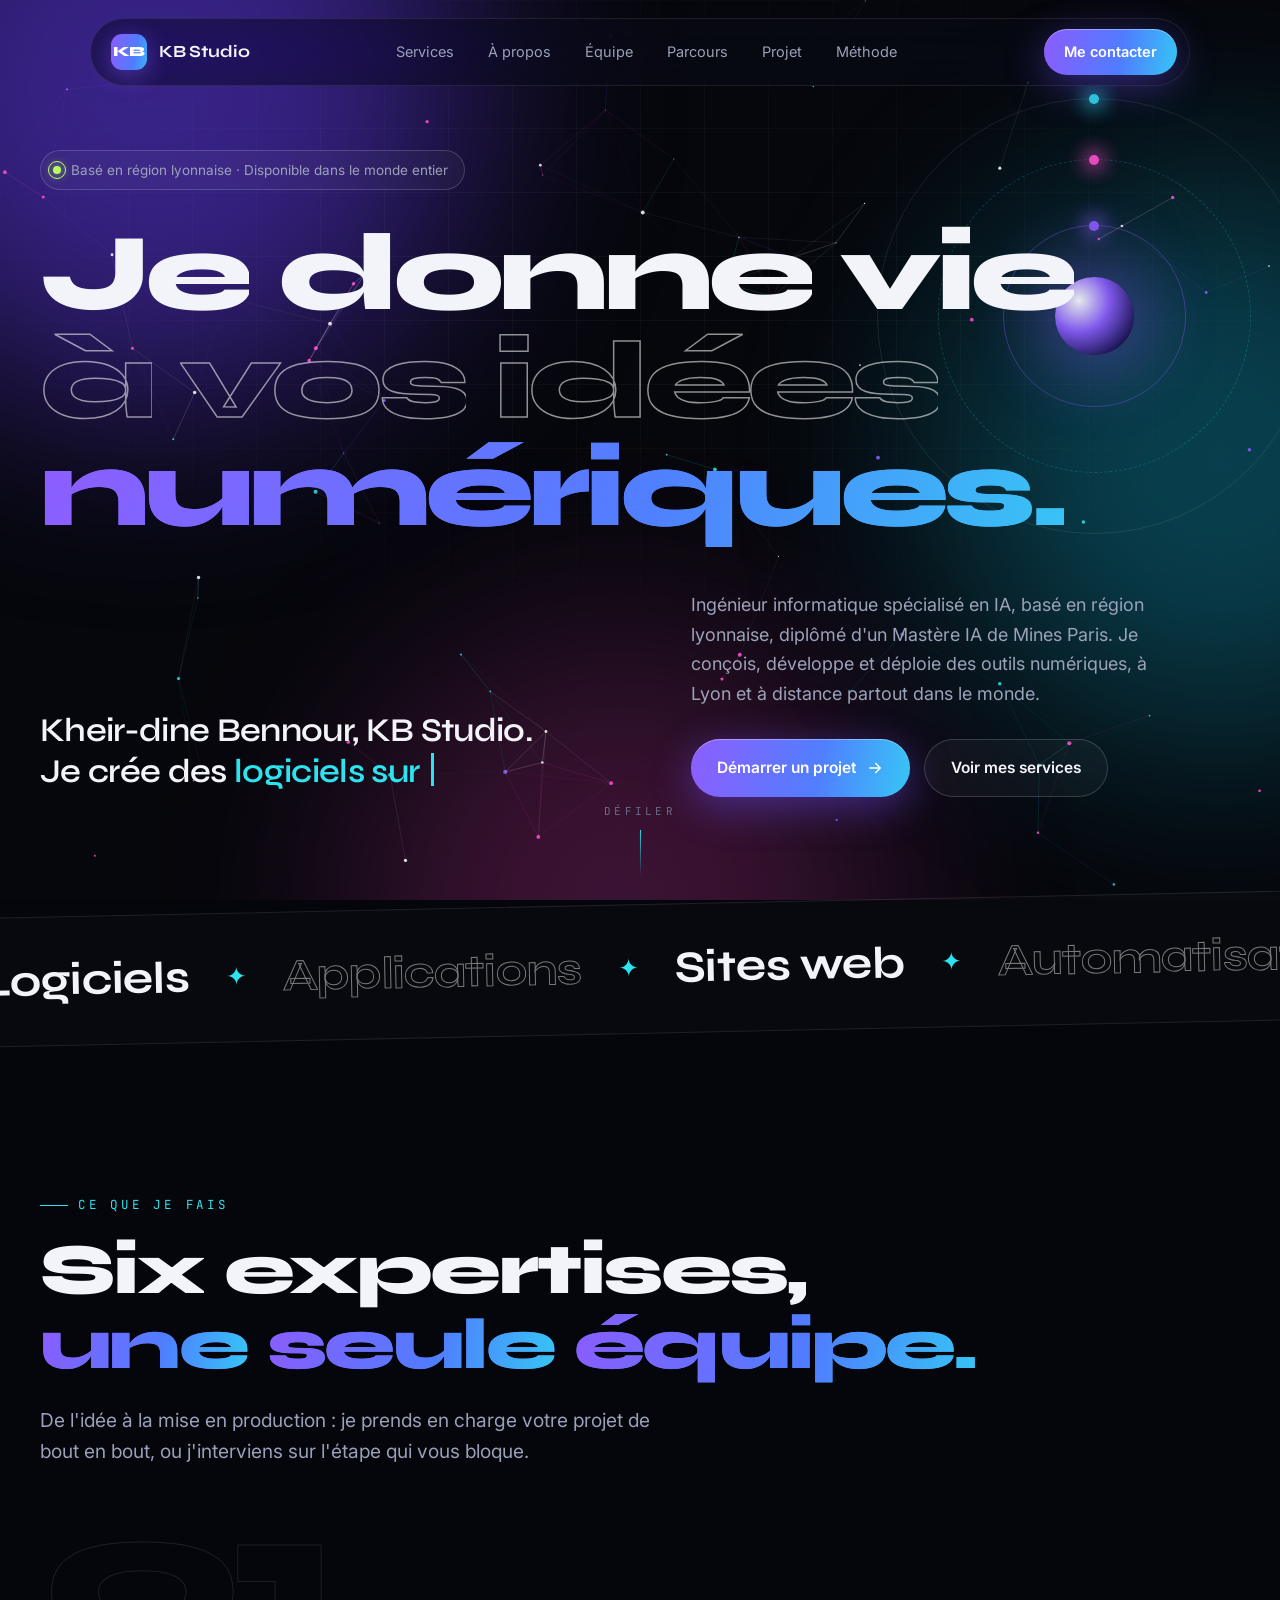
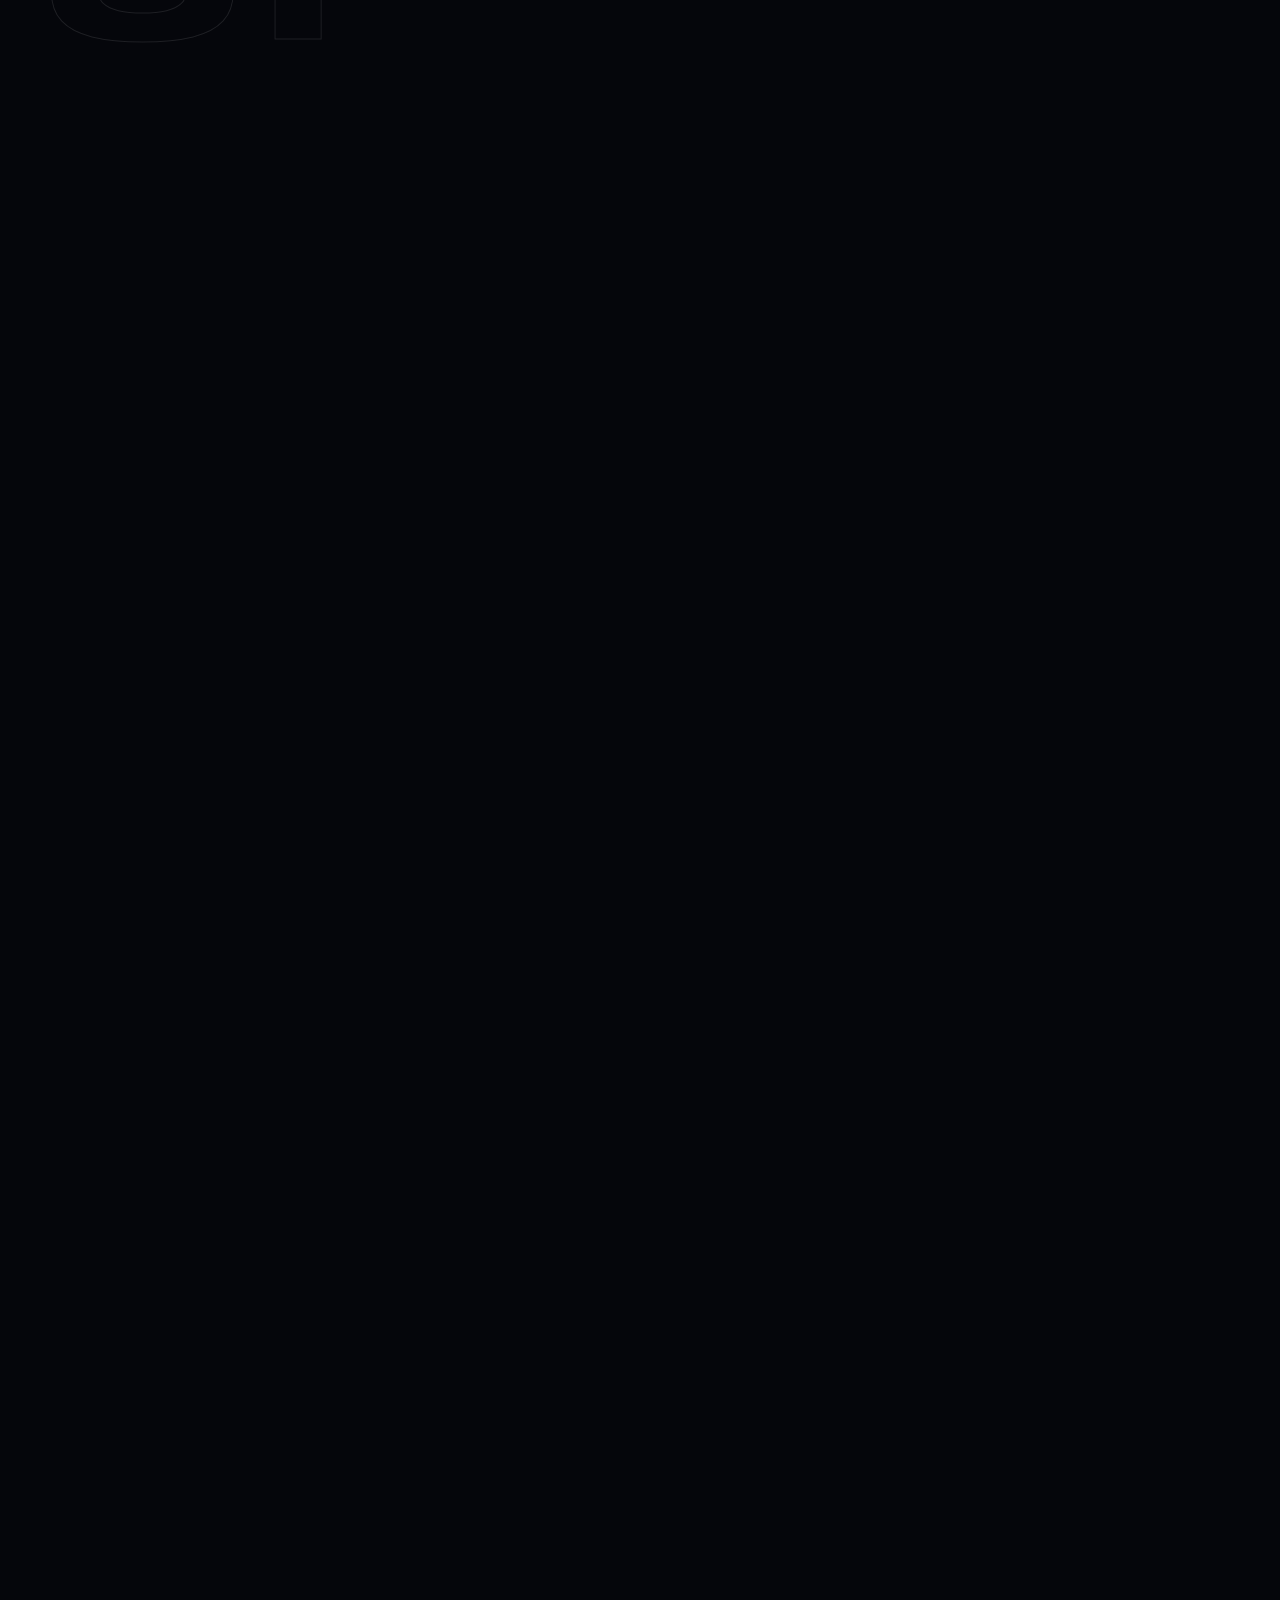
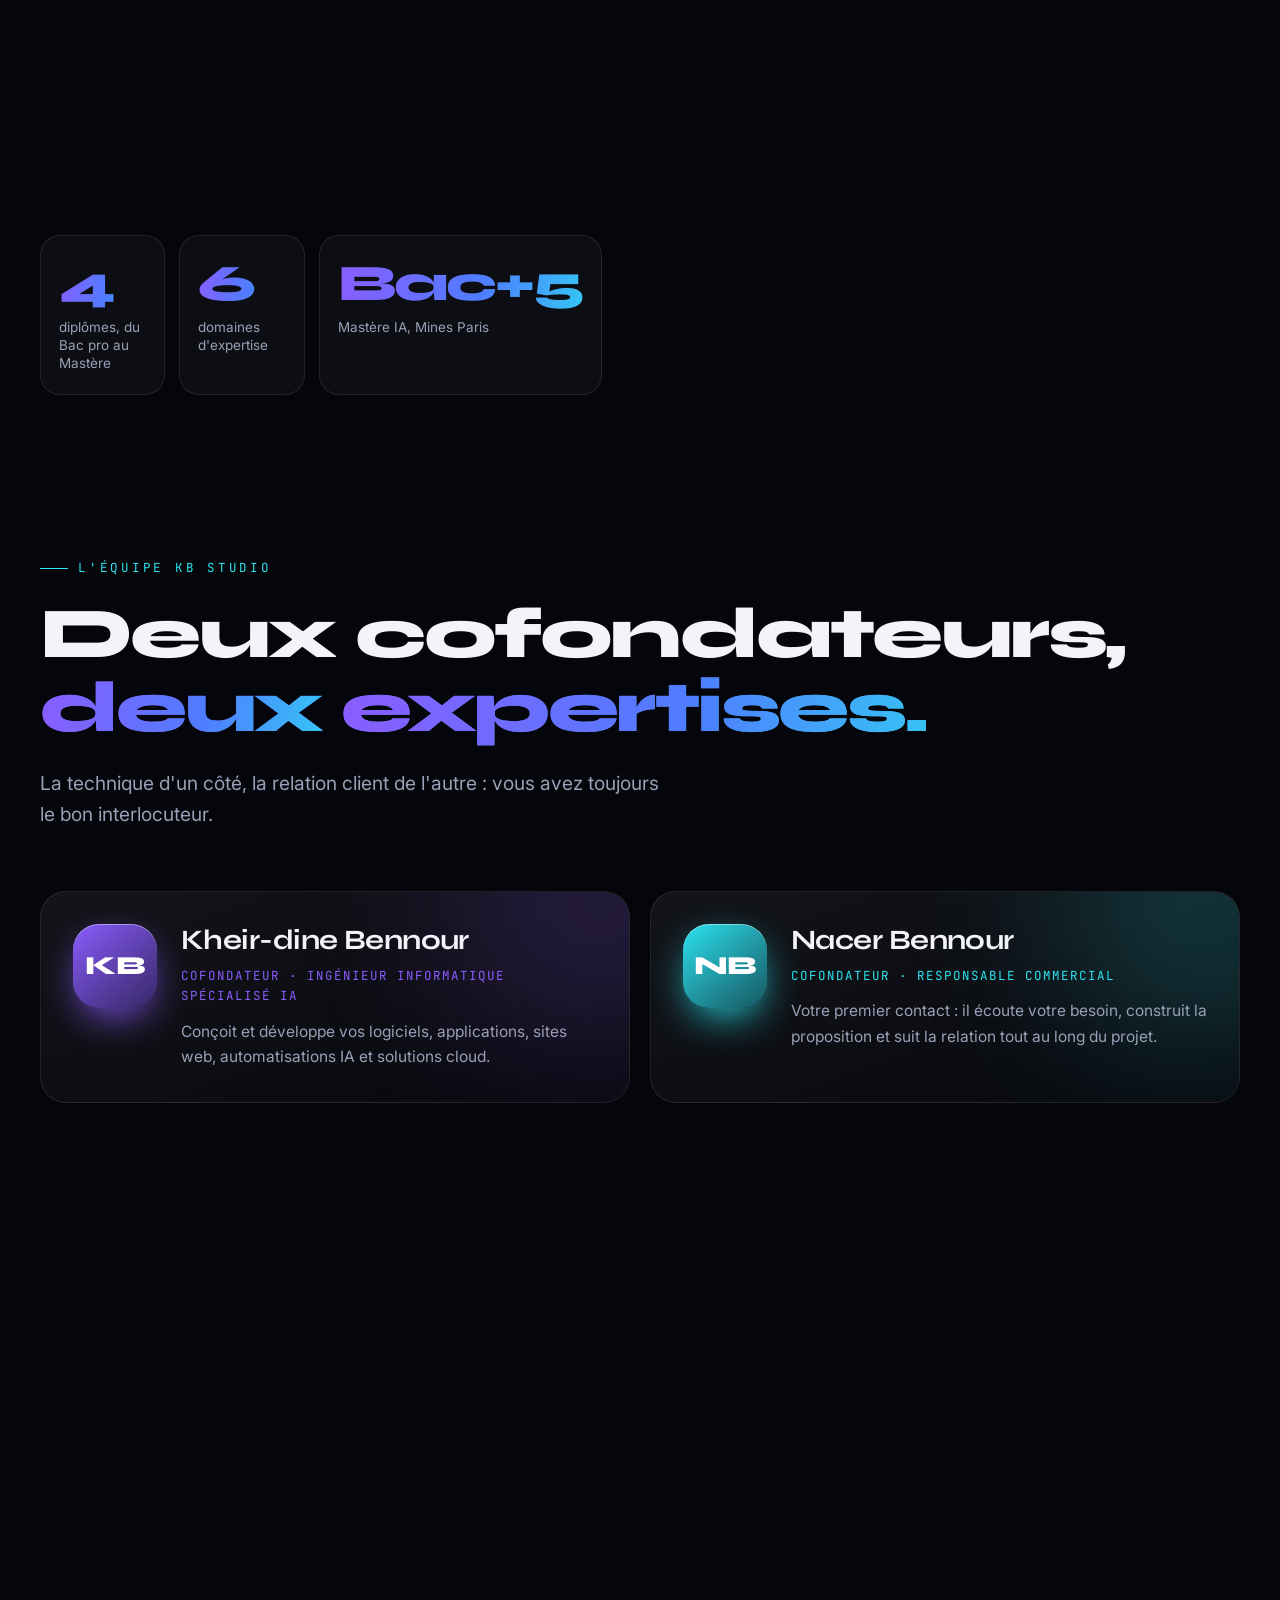
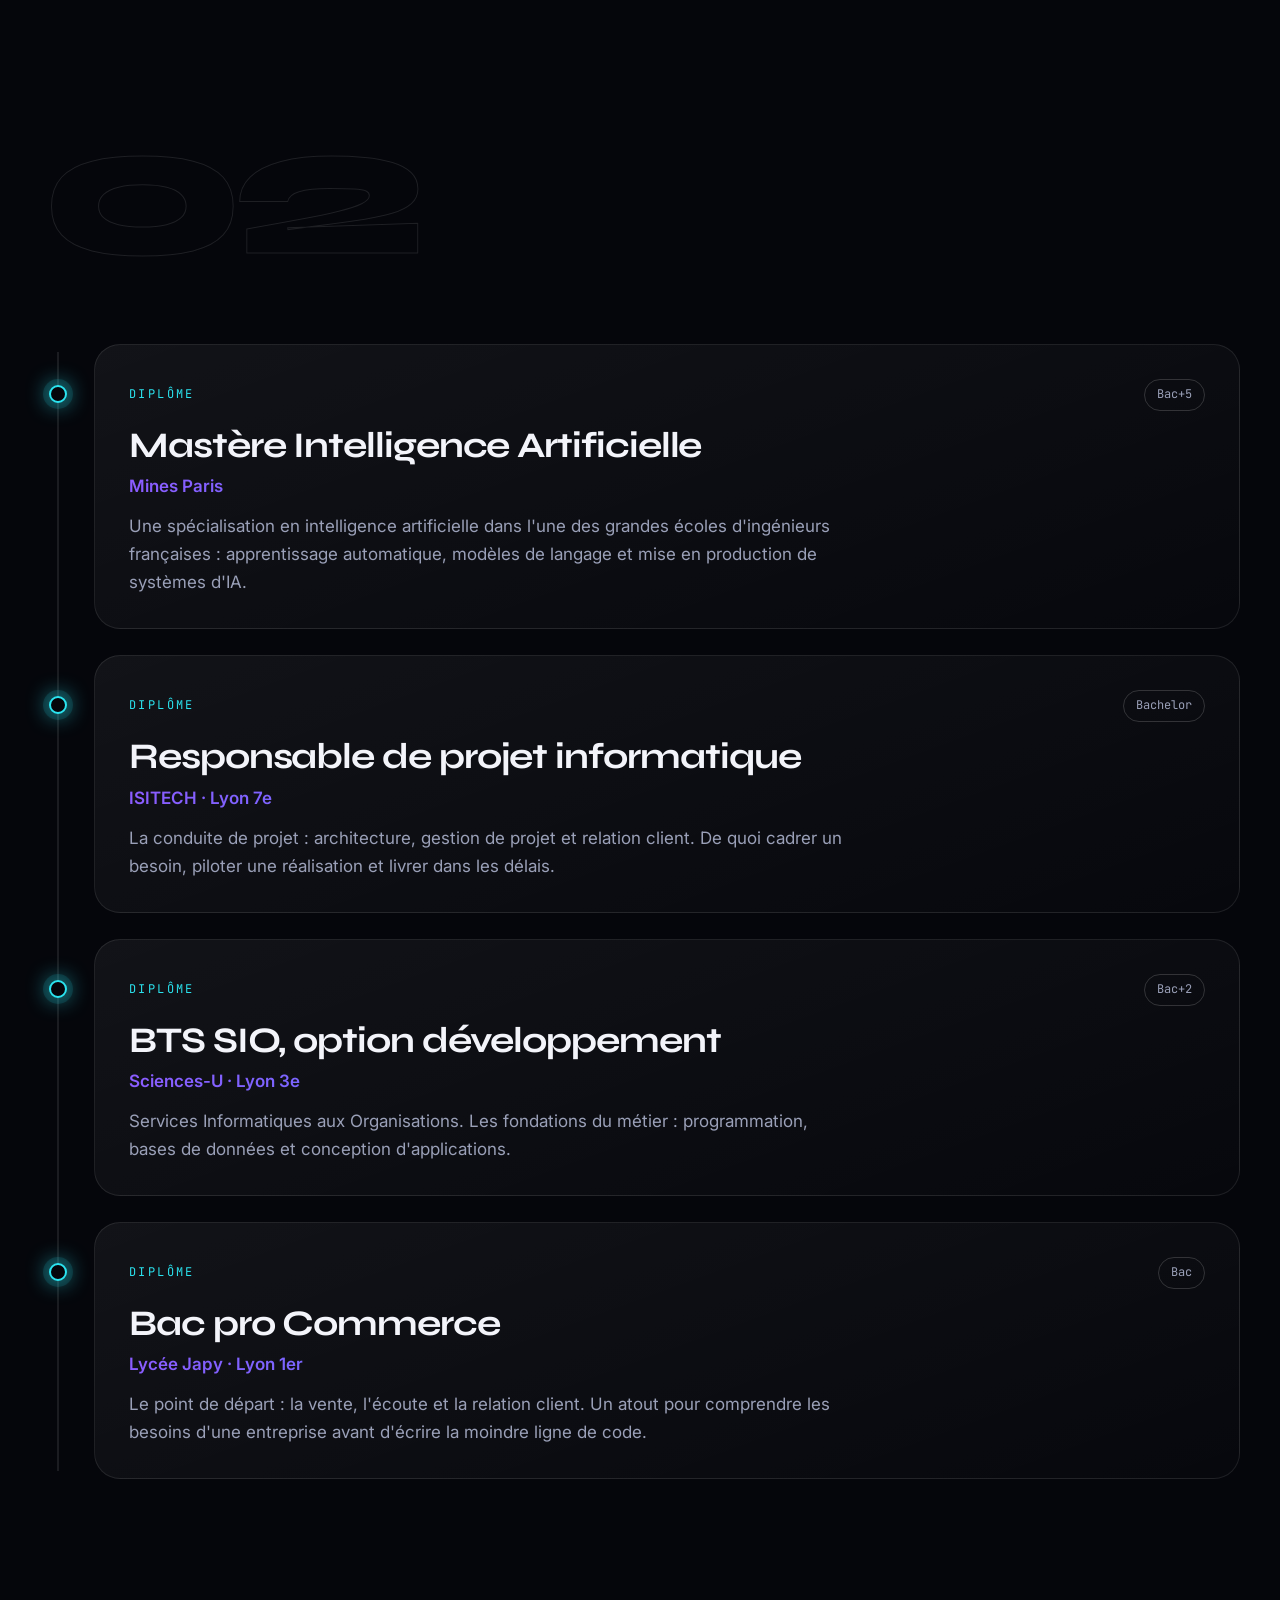
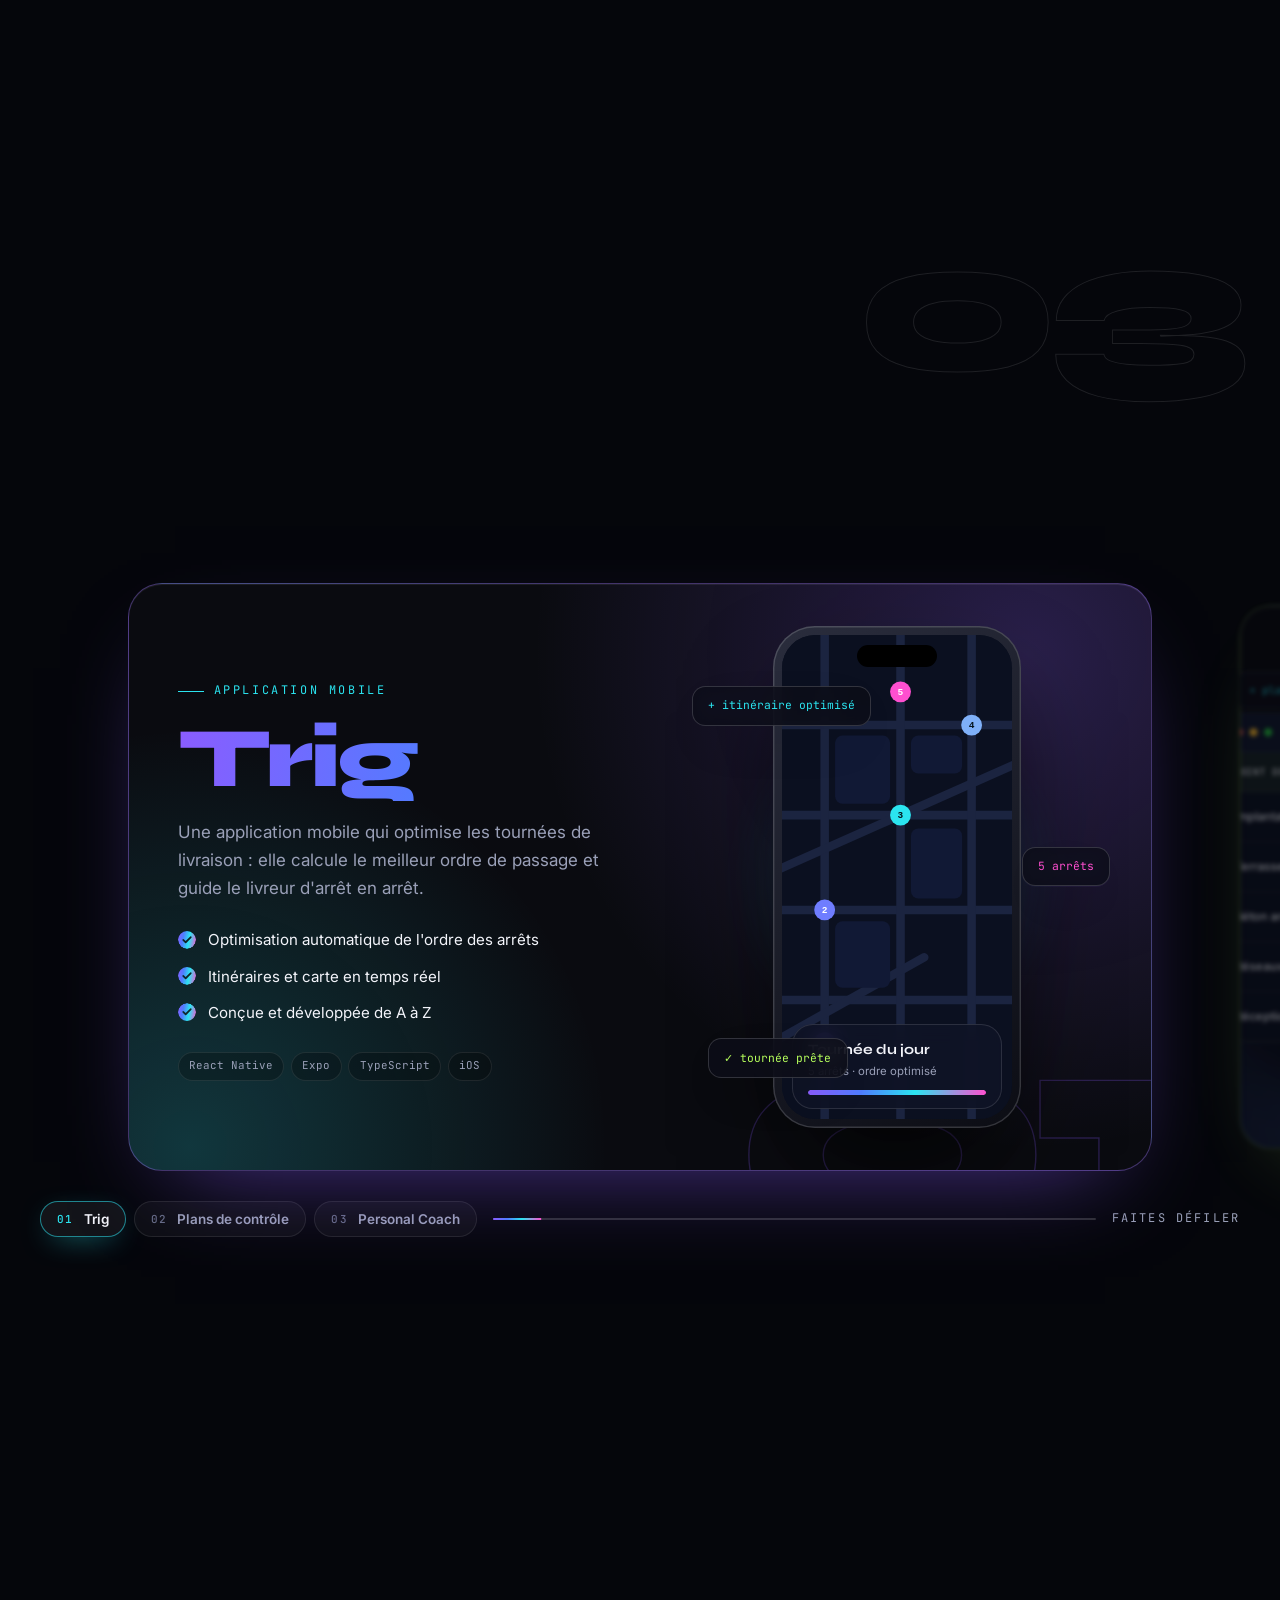
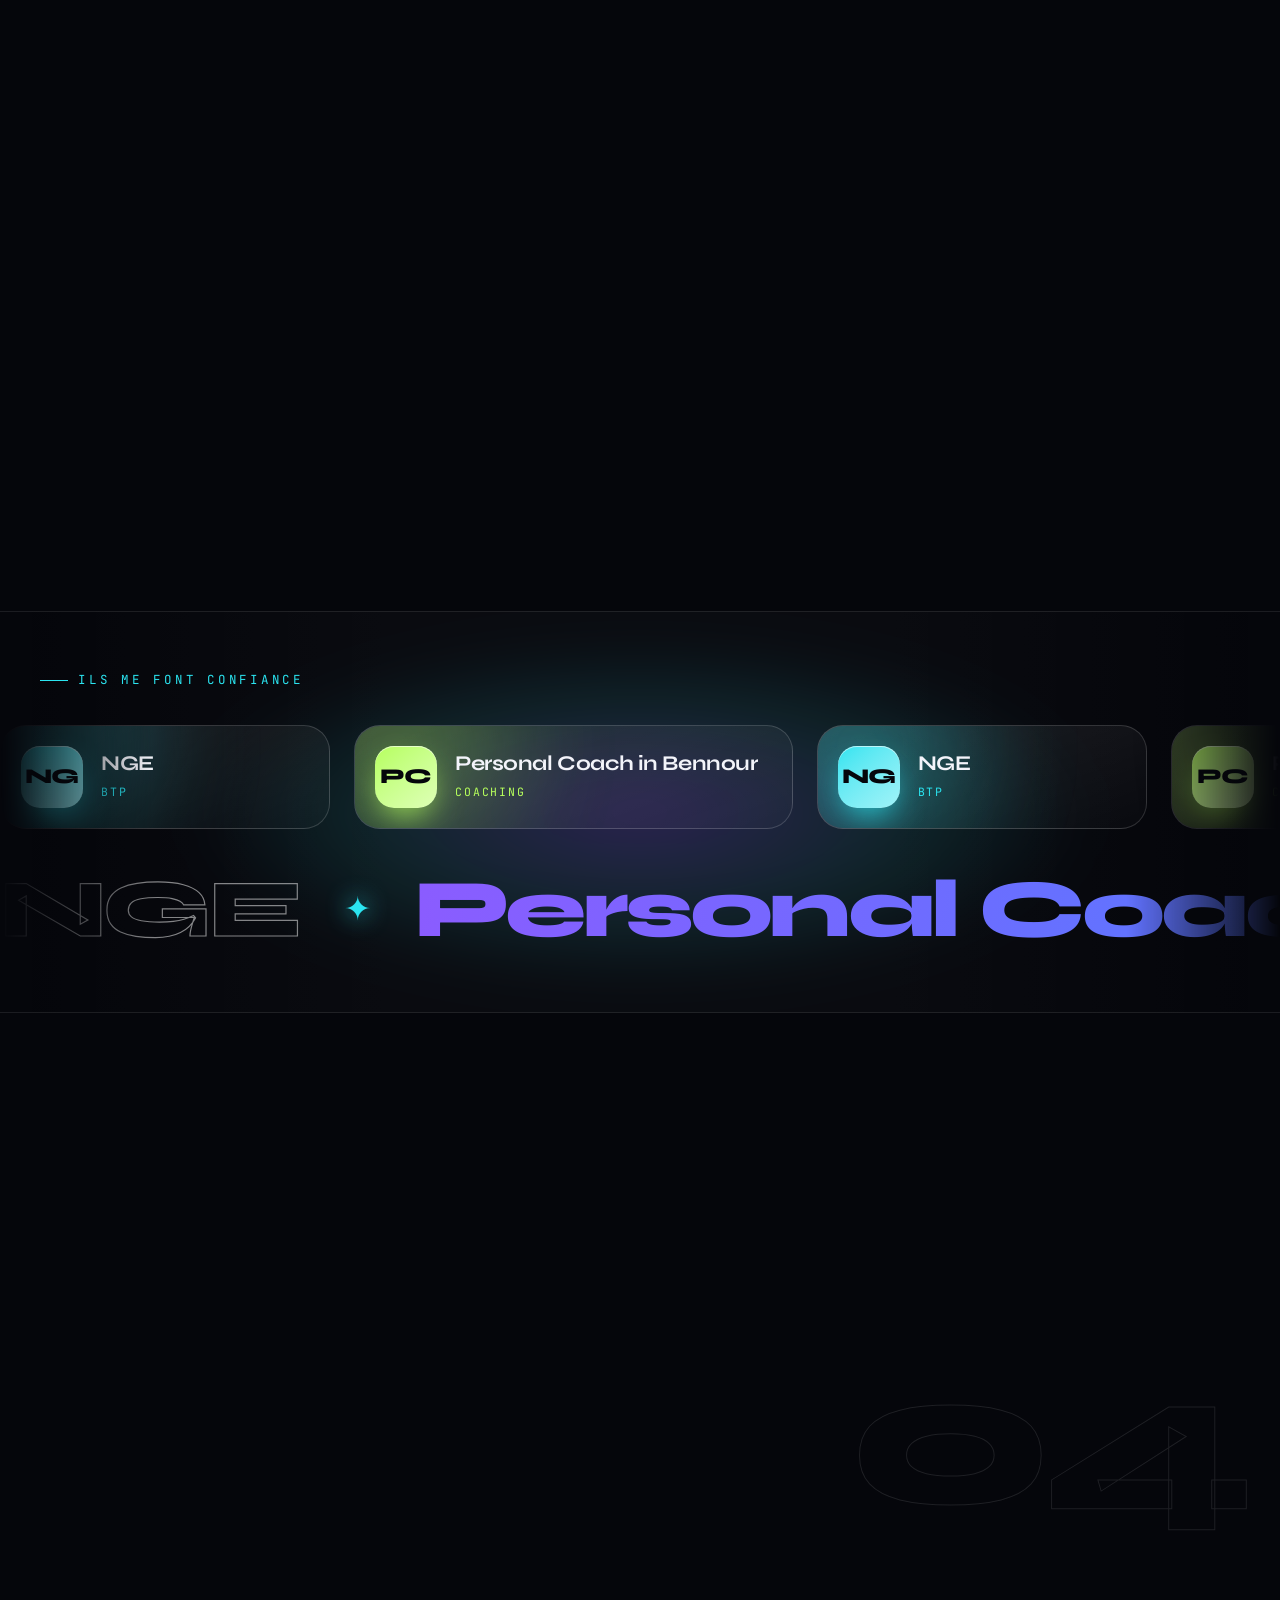
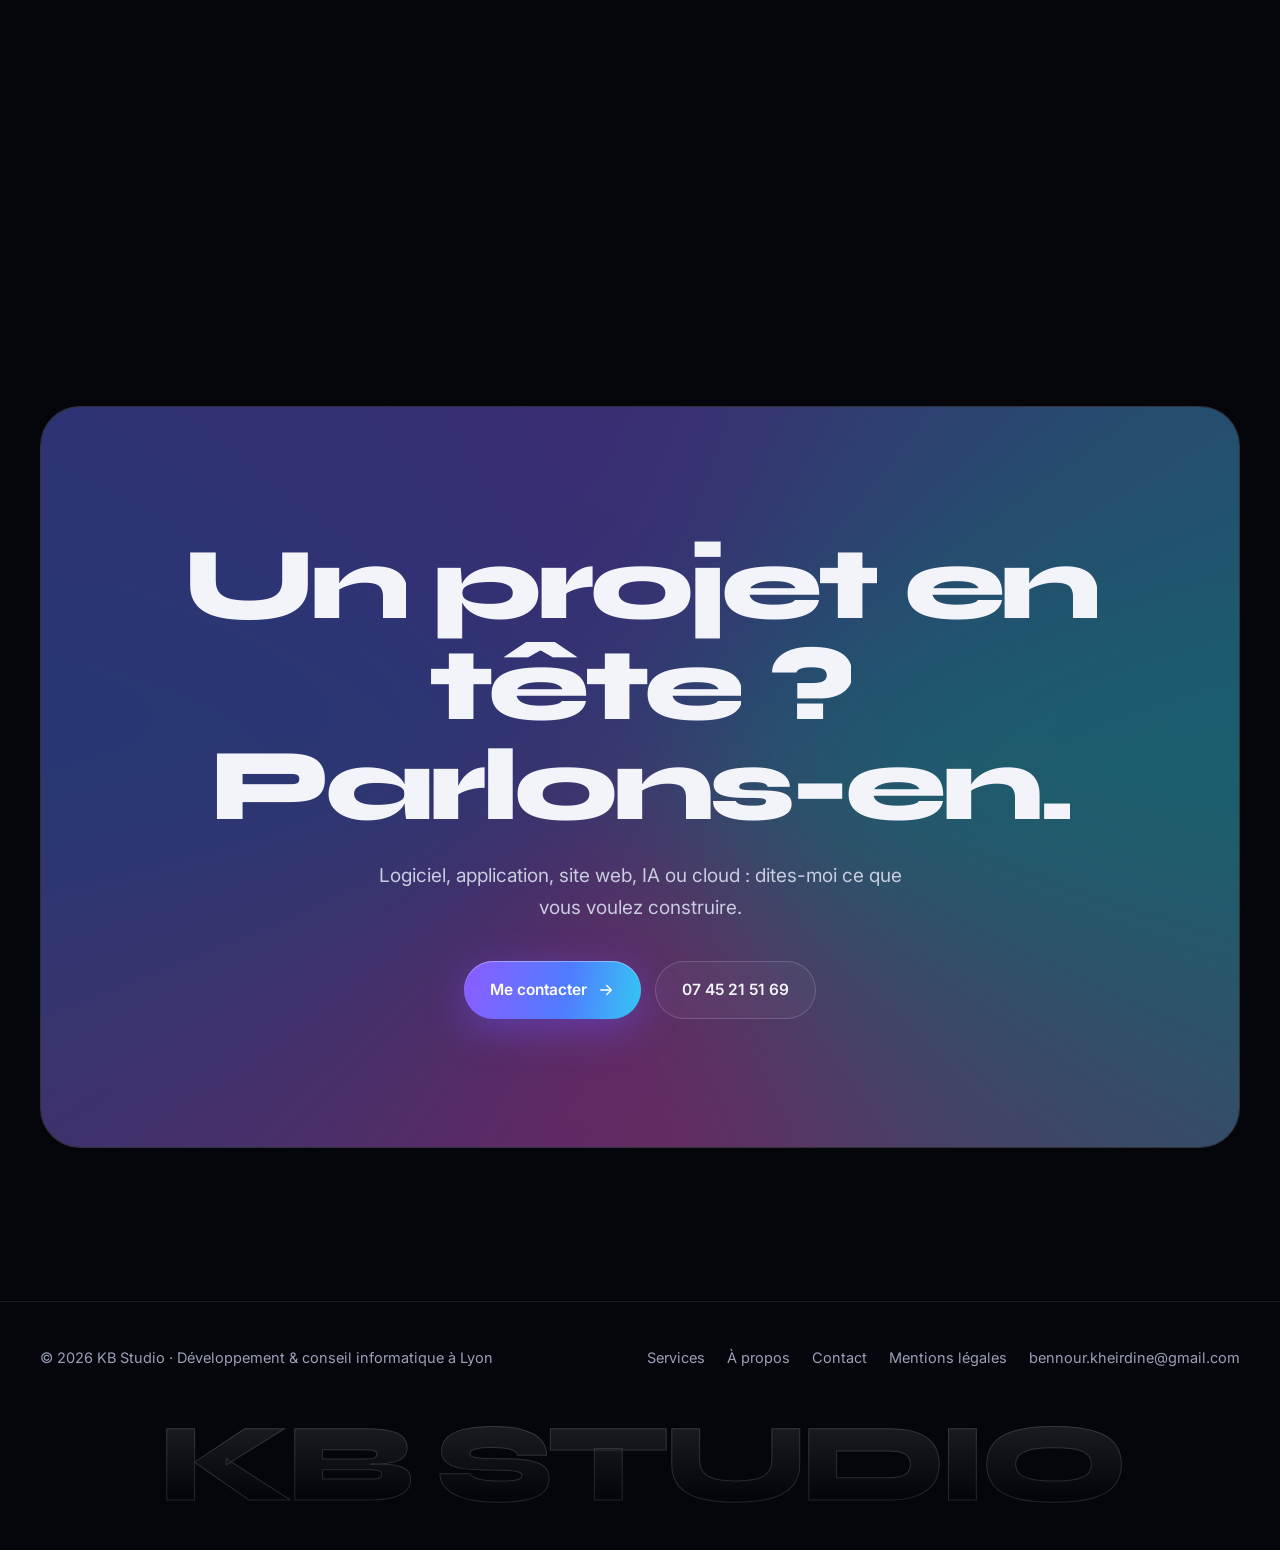
==== index.html @ 4b60a287 "Add files via upload" ====
<!doctype html>
<html lang="fr">
<head>
  <meta charset="utf-8">
  <meta name="viewport" content="width=device-width, initial-scale=1">
  <title>KB Studio — Création de logiciels, applications, sites web & IA à Lyon | Kheir-dine Bennour</title>
  <meta name="description" content="KB Studio, ingénieur informatique spécialisé IA à Lyon : logiciels, applications, sites web, automatisation IA et cloud, en France et dans le monde.">
  <meta name="author" content="Kheir-dine Bennour">
  <meta name="robots" content="index, follow, max-image-preview:large">
  <meta name="google-site-verification" content="fMXi3lfFePFdOTRFC8E85L3mdEJ21YqUwzs45dncFvE" />
  <meta property="og:type" content="website">
  <meta property="og:locale" content="fr_FR">
  <meta property="og:site_name" content="KB Studio">
  <meta property="og:title" content="KB Studio — Logiciels, applications, sites web & IA à Lyon">
  <meta property="og:description" content="Création de logiciels, d'applications et de sites web à Lyon, automatisation IA, solutions cloud et conseil informatique. Diplômé d'un Mastère IA de Mines Paris.">
  <meta property="og:image" content="https://kheirdine69.github.io/kb-studio/og-image.png">
  <meta name="twitter:card" content="summary_large_image">
  <link rel="canonical" href="https://kheirdine69.github.io/kb-studio/">
  <meta property="og:url" content="https://kheirdine69.github.io/kb-studio/">
  <script type="application/ld+json">
  {
    "@context": "https://schema.org",
    "@graph": [
      {
        "@type": "Person",
        "@id": "#kheir-dine-bennour",
        "name": "Kheir-dine Bennour",
        "givenName": "Kheir-dine",
        "familyName": "Bennour",
        "jobTitle": "Cofondateur, ingénieur informatique spécialisé en intelligence artificielle",
        "worksFor": { "@type": "Organization", "name": "KB Studio" },
        "description": "Création de logiciels, d'applications et de sites web à Lyon, automatisation IA, solutions cloud et conseil informatique.",
        "email": "mailto:bennour.kheirdine@gmail.com",
        "telephone": "+33745215169",
        "workLocation": { "@type": "Place", "address": { "@type": "PostalAddress", "postalCode": "38090", "addressLocality": "Villefontaine", "addressRegion": "Auvergne-Rhône-Alpes", "addressCountry": "FR" } },
        "alumniOf": [
          { "@type": "CollegeOrUniversity", "name": "Mines Paris" },
          { "@type": "CollegeOrUniversity", "name": "ISITECH", "address": { "@type": "PostalAddress", "addressLocality": "Lyon", "addressCountry": "FR" } },
          { "@type": "CollegeOrUniversity", "name": "Sciences-U Lyon", "address": { "@type": "PostalAddress", "addressLocality": "Lyon", "addressCountry": "FR" } },
          { "@type": "HighSchool", "name": "Lycée Japy", "address": { "@type": "PostalAddress", "addressLocality": "Lyon", "addressCountry": "FR" } }
        ],
        "hasCredential": [
          { "@type": "EducationalOccupationalCredential", "name": "Mastère Intelligence Artificielle", "recognizedBy": { "@type": "CollegeOrUniversity", "name": "Mines Paris" } },
          { "@type": "EducationalOccupationalCredential", "name": "Bachelor Responsable de projet informatique", "recognizedBy": { "@type": "CollegeOrUniversity", "name": "ISITECH" } },
          { "@type": "EducationalOccupationalCredential", "name": "BTS SIO (Services Informatiques aux Organisations), option développement", "recognizedBy": { "@type": "CollegeOrUniversity", "name": "Sciences-U Lyon" } },
          { "@type": "EducationalOccupationalCredential", "name": "Baccalauréat professionnel Commerce" }
        ],
        "knowsAbout": ["Automatisation sous Excel", "Plans de contrôle BTP", "Création de logiciels", "Applications mobiles", "Création de sites web", "Automatisation IA", "Intelligence artificielle", "Solutions cloud", "Conseil informatique"],
        "knowsLanguage": "fr"
      },
      {
        "@type": "ProfessionalService",
        "name": "KB Studio",
        "description": "Studio de développement et de conseil informatique à Lyon : logiciels, applications, sites web, automatisation IA et solutions cloud.",
        "founder": [
          { "@id": "#kheir-dine-bennour" },
          { "@type": "Person", "name": "Nacer Bennour", "givenName": "Nacer", "familyName": "Bennour", "jobTitle": "Cofondateur et responsable commercial" }
        ],
        "email": "bennour.kheirdine@gmail.com",
        "telephone": "+33745215169",
        "address": { "@type": "PostalAddress", "streetAddress": "12 traverse de la Pivolière", "postalCode": "38090", "addressLocality": "Villefontaine", "addressRegion": "Auvergne-Rhône-Alpes", "addressCountry": "FR" },
        "areaServed": [
          { "@type": "City", "name": "Lyon" },
          { "@type": "Country", "name": "France" },
          "Worldwide"
        ],
        "hasOfferCatalog": {
          "@type": "OfferCatalog",
          "name": "Services",
          "itemListElement": [
            { "@type": "Offer", "itemOffered": { "@type": "Service", "name": "Création de logiciels sur mesure" } },
            { "@type": "Offer", "itemOffered": { "@type": "Service", "name": "Création d'applications mobiles" } },
            { "@type": "Offer", "itemOffered": { "@type": "Service", "name": "Création de sites web" } },
            { "@type": "Offer", "itemOffered": { "@type": "Service", "name": "Automatisation par intelligence artificielle" } },
            { "@type": "Offer", "itemOffered": { "@type": "Service", "name": "Mise en place de solutions cloud" } },
            { "@type": "Offer", "itemOffered": { "@type": "Service", "name": "Conseil informatique" } }
          ]
        }
      }
    ]
  }
  </script>
  <meta name="theme-color" content="#05060b">
  <link rel="icon" href="data:image/svg+xml,%3Csvg xmlns='http://www.w3.org/2000/svg' viewBox='0 0 64 64'%3E%3Cdefs%3E%3ClinearGradient id='g' x1='0' y1='0' x2='1' y2='1'%3E%3Cstop stop-color='%238b5cff'/%3E%3Cstop offset='1' stop-color='%232be4f0'/%3E%3C/linearGradient%3E%3C/defs%3E%3Crect width='64' height='64' rx='18' fill='url(%23g)'/%3E%3Ctext x='32' y='42' font-family='Arial' font-weight='800' font-size='26' fill='white' text-anchor='middle'%3EKB%3C/text%3E%3C/svg%3E">
  <link rel="preconnect" href="https://fonts.googleapis.com">
  <link rel="preconnect" href="https://fonts.gstatic.com" crossorigin>
  <link href="https://fonts.googleapis.com/css2?family=Inter:wght@400;500;600&family=JetBrains+Mono:wght@400;500&family=Syne:wght@600;700;800&display=swap" rel="stylesheet">
  <link rel="stylesheet" href="styles.css">
  <script>document.documentElement.classList.add("js");</script>
</head>
<body>

  <div class="loader" aria-hidden="true">
    <div class="loader-inner">
      <div class="loader-mark">KB</div>
      <div class="loader-bar"><i></i></div>
      <div class="loader-count">000</div>
    </div>
  </div>

  <div class="backdrop" aria-hidden="true">
    <div class="blob b1"></div><div class="blob b2"></div><div class="blob b3"></div>
    <div class="grid-bg"></div>
  </div>
  <canvas id="particles" aria-hidden="true"></canvas>
  <div class="grain" aria-hidden="true"></div>
  <div class="progress" aria-hidden="true"></div>
  <div class="cursor-ring" aria-hidden="true"></div>
  <div class="cursor-dot" aria-hidden="true"></div>

  <header class="nav">
    <a class="brand" href="#top"><span class="brand-mark">KB</span>KB Studio</a>
    <nav class="nav-links" aria-label="Navigation principale">
      <a href="#services">Services</a>
      <a href="#apropos">À propos</a>
      <a href="#equipe">Équipe</a>
      <a href="#parcours">Parcours</a>
      <a href="#projet">Projet</a>
      <a href="#methode">Méthode</a>
    </nav>
    <div class="nav-cta">
      <a class="btn btn-primary btn-sm magnetic" href="contact.html">Me contacter</a>
      <button class="burger" aria-label="Ouvrir le menu" aria-expanded="false"><i></i><i></i></button>
    </div>
  </header>
  <nav class="mobile-menu" aria-label="Menu mobile">
    <a href="#services">Services</a>
    <a href="#apropos">À propos</a>
    <a href="#equipe">Équipe</a>
    <a href="#parcours">Parcours</a>
    <a href="#projet">Projet</a>
    <a href="contact.html" class="grad">Contact →</a>
  </nav>

  <main id="top">

    <!-- ============ HERO ============ -->
    <section class="hero">
      <div class="wrap hero-inner">
        <div class="orbit" aria-hidden="true"><span></span><span></span><span></span><b></b></div>

        <div class="badge reveal"><i class="pulse"></i>Basé en région lyonnaise · Disponible dans le monde entier</div>

        <h1 data-split style="--d:150ms">
          <span class="sr-only">KB Studio, création de logiciels, d'applications et de sites web en région lyonnaise. </span>
          Je donne vie<br>
          <span class="outline">à vos idées</span><br>
          <span class="grad">numériques.</span>
        </h1>

        <div class="hero-sub">
          <div>
            <p class="typed-line reveal" style="--d:700ms">
              Kheir-dine Bennour, KB Studio.<br>
              Je crée des <span class="typed" data-words='["logiciels sur mesure.","applications mobiles.","sites web.","automatisations IA.","solutions cloud."]'></span><span class="caret"></span>
            </p>
          </div>
          <div class="reveal" style="--d:850ms">
            <p class="hero-desc">Ingénieur informatique spécialisé en IA, basé en région lyonnaise, diplômé d'un Mastère IA de Mines Paris. Je conçois, développe et déploie des outils numériques, à Lyon et à distance partout dans le monde.</p>
            <div class="hero-actions">
              <a class="btn btn-primary magnetic" href="contact.html">Démarrer un projet
                <svg viewBox="0 0 24 24" fill="none" stroke="currentColor" stroke-width="2" stroke-linecap="round" stroke-linejoin="round"><path d="M5 12h14M13 6l6 6-6 6"/></svg>
              </a>
              <a class="btn btn-ghost magnetic" href="#services">Voir mes services</a>
            </div>
          </div>
        </div>
      </div>
      <div class="scroll-hint" aria-hidden="true">Défiler<i></i></div>
    </section>

    <!-- ============ BANDEAU ============ -->
    <div class="marquee" aria-hidden="true">
      <div class="marquee-track">
        <span>Logiciels</span><span>Applications</span><span>Sites web</span><span>Automatisation IA</span><span>Cloud</span><span>Conseil</span>
        <span>Logiciels</span><span>Applications</span><span>Sites web</span><span>Automatisation IA</span><span>Cloud</span><span>Conseil</span>
      </div>
    </div>

    <!-- ============ SERVICES ============ -->
    <section id="services">
      <div class="wrap">
        <div class="sec-head">
          <div>
            <span class="eyebrow reveal">Ce que je fais</span>
            <h2 class="title" data-split>Six expertises,<br><span class="grad">une seule équipe.</span></h2>
            <p class="lead reveal">De l'idée à la mise en production : je prends en charge votre projet de bout en bout, ou j'interviens sur l'étape qui vous bloque.</p>
          </div>
          <div class="ghost-num" aria-hidden="true">01</div>
        </div>

        <div class="cards" data-stagger>
          <article class="card reveal" style="--c:#8b5cff">
            <span class="card-num">01</span>
            <div class="card-icon"><svg viewBox="0 0 24 24"><path d="M8 6l-6 6 6 6"/><path d="M16 6l6 6-6 6"/><path d="M14 4l-4 16"/></svg></div>
            <h3>Création de logiciels</h3>
            <p>Des logiciels sur mesure, pensés autour de votre métier : outils internes, plateformes, back-offices et API.</p>
            <div class="tags"><span>Sur mesure</span><span>API</span><span>Back-office</span></div>
            <a class="card-link" href="creation-logiciel-sur-mesure-lyon.html">En savoir plus <span aria-hidden="true">→</span></a>
          </article>

          <article class="card reveal" style="--c:#2be4f0">
            <span class="card-num">02</span>
            <div class="card-icon"><svg viewBox="0 0 24 24"><rect x="6" y="2" width="12" height="20" rx="3"/><path d="M11 18h2"/></svg></div>
            <h3>Applications</h3>
            <p>Des applications mobiles fluides et soignées, de la maquette jusqu'à la publication sur les stores.</p>
            <div class="tags"><span>iOS</span><span>Android</span><span>React Native</span></div>
            <a class="card-link" href="developpement-application-mobile-lyon.html">En savoir plus <span aria-hidden="true">→</span></a>
          </article>

          <article class="card reveal" style="--c:#ff4fd0">
            <span class="card-num">03</span>
            <div class="card-icon"><svg viewBox="0 0 24 24"><circle cx="12" cy="12" r="10"/><path d="M2 12h20"/><path d="M12 2c3 3.5 3 16.500 0 20c-3-3.500-3-16.500 0-20"/></svg></div>
            <h3>Sites web</h3>
            <p>Des sites rapides, élégants et bien référencés, qui présentent votre activité et convertissent vos visiteurs.</p>
            <div class="tags"><span>Vitrine</span><span>E-commerce</span><span>SEO</span></div>
            <a class="card-link" href="creation-site-web-lyon.html">En savoir plus <span aria-hidden="true">→</span></a>
          </article>

          <article class="card reveal" style="--c:#b6ff5c">
            <span class="card-num">04</span>
            <div class="card-icon"><svg viewBox="0 0 24 24"><path d="M12 3l1.900 5.100L19 10l-5.100 1.900L12 17l-1.900-5.100L5 10l5.100-1.900z"/><path d="M19 15l.8 2.200L22 18l-2.200.8L19 21l-.8-2.200L16 18l2.200-.8z"/></svg></div>
            <h3>Automatisation IA</h3>
            <p>Agents, assistants et flux automatisés : je confie à l'IA vos tâches répétitives pour libérer vos équipes.</p>
            <div class="tags"><span>Agents IA</span><span>LLM</span><span>Workflows</span></div>
            <a class="card-link" href="automatisation-ia-lyon.html">En savoir plus <span aria-hidden="true">→</span></a>
          </article>

          <article class="card reveal" style="--c:#4f7dff">
            <span class="card-num">05</span>
            <div class="card-icon"><svg viewBox="0 0 24 24"><path d="M7 18a5 5 0 01-.5-9.970A6 6 0 0118 9a4.500 4.500 0 01-.5 9z"/><path d="M12 12v5"/><path d="M10 14l2-2 2 2"/></svg></div>
            <h3>Solutions cloud</h3>
            <p>Mise en place d'infrastructures cloud fiables et sécurisées : hébergement, déploiement continu, migration.</p>
            <div class="tags"><span>Déploiement</span><span>Migration</span><span>Sécurité</span></div>
            <a class="card-link" href="solutions-cloud-lyon.html">En savoir plus <span aria-hidden="true">→</span></a>
          </article>

          <article class="card reveal" style="--c:#ffb84f">
            <span class="card-num">06</span>
            <div class="card-icon"><svg viewBox="0 0 24 24"><path d="M9 18h6"/><path d="M10 21h4"/><path d="M12 3a6 6 0 00-4 10.500c.7.7 1 1.500 1 2.500h6c0-1 .3-1.800 1-2.500A6 6 0 0012 3z"/></svg></div>
            <h3>Conseil informatique</h3>
            <p>Audit, choix techniques, cadrage et pilotage : un regard clair pour prendre les bonnes décisions.</p>
            <div class="tags"><span>Audit</span><span>Stratégie</span><span>Pilotage</span></div>
            <a class="card-link" href="conseil-informatique-lyon.html">En savoir plus <span aria-hidden="true">→</span></a>
          </article>
        </div>
      </div>
    </section>

    <!-- ============ À PROPOS ============ -->
    <section id="apropos">
      <div class="wrap">
        <div class="about-grid">
          <div>
            <span class="eyebrow reveal">À propos</span>
            <h2 class="title" data-split>La rigueur de l'ingénieur,<br><span class="grad">le sens du produit.</span></h2>
            <div class="about-text reveal" style="margin-top:26px">
              <p>Je m'appelle <strong>Kheir-dine Bennour</strong>, ingénieur informatique spécialisé en IA et cofondateur de <strong>KB Studio</strong>. Basé en région lyonnaise, je travaille avec des clients du monde entier. Je conçois des outils numériques de A à Z : logiciels, applications, sites web, automatisations IA et infrastructures cloud.</p>
              <p>Du <strong>Bac pro Commerce</strong> au <strong>Mastère en intelligence artificielle de Mines Paris</strong>, en passant par un <strong>BTS SIO option développement</strong> et un <strong>Bachelor de responsable de projet informatique</strong> : un parcours qui réunit le sens du client, la technique et la conduite de projet.</p>
            </div>
            <div class="stats" data-stagger>
              <div class="stat reveal"><b class="grad" data-count="4">4</b><span>diplômes, du Bac pro au Mastère</span></div>
              <div class="stat reveal"><b class="grad" data-count="6">6</b><span>domaines d'expertise</span></div>
              <div class="stat reveal"><b class="grad" data-count="5" data-prefix="Bac+">Bac+5</b><span>Mastère IA, Mines Paris</span></div>
            </div>
          </div>

          <div class="terminal reveal" aria-label="Profil présenté sous forme de code">
            <div class="term-bar"><i></i><i></i><i></i><span>profil.ts</span></div>
            <div class="term-body">
<div><span class="c">// Qui suis-je ?</span></div>
<div><span class="k">const</span> <span class="v">kheirdine</span> <span class="p">=</span> {</div>
<div>  nom<span class="p">:</span> <span class="s">"Kheir-dine Bennour"</span>,</div>
<div>  titre<span class="p">:</span> <span class="s">"Ingénieur informatique · IA"</span>,</div>
<div>  entreprise<span class="p">:</span> <span class="s">"KB Studio"</span>,</div>
<div>  diplomes<span class="p">:</span> [</div>
<div>    <span class="s">"Mastère IA · Mines Paris"</span>,</div>
<div>    <span class="s">"Bachelor Resp. de projet informatique"</span>,</div>
<div>    <span class="s">"BTS SIO · option développement"</span>,</div>
<div>    <span class="s">"Bac pro Commerce"</span>,</div>
<div>  ],</div>
<div>  expertises<span class="p">:</span> [<span class="s">"Logiciel"</span>, <span class="s">"Mobile"</span>, <span class="s">"Web"</span>,</div>
<div>               <span class="s">"IA"</span>, <span class="s">"Cloud"</span>, <span class="s">"Conseil"</span>],</div>
<div>  disponible<span class="p">:</span> <span class="n">true</span>,</div>
<div>};</div>
<div> </div>
<div><span class="v">kheirdine</span>.<span class="k">construire</span>(<span class="s">"votre projet"</span>); <span class="c">// 🚀</span></div>
            </div>
          </div>
        </div>
      </div>
    </section>

    <!-- ============ ÉQUIPE ============ -->
    <section id="equipe" style="padding-top:0">
      <div class="wrap">
        <span class="eyebrow reveal">L'équipe KB Studio</span>
        <h2 class="title" data-split>Deux cofondateurs,<br><span class="grad">deux expertises.</span></h2>
        <p class="lead reveal">La technique d'un côté, la relation client de l'autre : vous avez toujours le bon interlocuteur.</p>

        <div class="team" data-stagger>
          <article class="member reveal" style="--c:#8b5cff">
            <div class="avatar">KB</div>
            <div>
              <h3>Kheir-dine Bennour</h3>
              <div class="role">Cofondateur · Ingénieur informatique spécialisé IA</div>
              <p>Conçoit et développe vos logiciels, applications, sites web, automatisations IA et solutions cloud.</p>
            </div>
          </article>

          <article class="member reveal" style="--c:#2be4f0">
            <div class="avatar">NB</div>
            <div>
              <h3>Nacer Bennour</h3>
              <div class="role">Cofondateur · Responsable commercial</div>
              <p>Votre premier contact : il écoute votre besoin, construit la proposition et suit la relation tout au long du projet.</p>
            </div>
          </article>
        </div>
      </div>
    </section>

    <!-- ============ PARCOURS ============ -->
    <section id="parcours">
      <div class="wrap">
        <div class="sec-head">
          <div>
            <span class="eyebrow reveal">Parcours</span>
            <h2 class="title" data-split>Du commerce<br><span class="grad">à l'intelligence artificielle.</span></h2>
          </div>
          <div class="ghost-num" aria-hidden="true">02</div>
        </div>

        <div class="timeline">
          <div class="timeline-fill" aria-hidden="true"></div>

          <article class="tl-item reveal">
            <div class="tl-top"><span class="tl-kind">Diplôme</span><span class="tl-level">Bac+5</span></div>
            <h3>Mastère Intelligence Artificielle</h3>
            <div class="tl-school grad">Mines Paris</div>
            <p>Une spécialisation en intelligence artificielle dans l'une des grandes écoles d'ingénieurs françaises : apprentissage automatique, modèles de langage et mise en production de systèmes d'IA.</p>
          </article>

          <article class="tl-item reveal">
            <div class="tl-top"><span class="tl-kind">Diplôme</span><span class="tl-level">Bachelor</span></div>
            <h3>Responsable de projet informatique</h3>
            <div class="tl-school grad">ISITECH · Lyon 7e</div>
            <p>La conduite de projet : architecture, gestion de projet et relation client. De quoi cadrer un besoin, piloter une réalisation et livrer dans les délais.</p>
          </article>

          <article class="tl-item reveal">
            <div class="tl-top"><span class="tl-kind">Diplôme</span><span class="tl-level">Bac+2</span></div>
            <h3>BTS SIO, option développement</h3>
            <div class="tl-school grad">Sciences-U · Lyon 3e</div>
            <p>Services Informatiques aux Organisations. Les fondations du métier : programmation, bases de données et conception d'applications.</p>
          </article>

          <article class="tl-item reveal">
            <div class="tl-top"><span class="tl-kind">Diplôme</span><span class="tl-level">Bac</span></div>
            <h3>Bac pro Commerce</h3>
            <div class="tl-school grad">Lycée Japy · Lyon 1er</div>
            <p>Le point de départ : la vente, l'écoute et la relation client. Un atout pour comprendre les besoins d'une entreprise avant d'écrire la moindre ligne de code.</p>
          </article>
        </div>
      </div>
    </section>

    <!-- ============ PROJET ============ -->
    <section id="projet">
      <div class="wrap">
        <div class="sec-head">
          <div>
            <span class="eyebrow reveal">Réalisations</span>
            <h2 class="title" data-split>Des outils<br><span class="grad">qui servent.</span></h2>
          </div>
          <div class="ghost-num" aria-hidden="true">03</div>
        </div>

        <div class="hs" id="hs">
        <div class="hs-pin">
        <div class="hs-track">
        <div class="project hs-card" style="--a:#8b5cff;--b:#2be4f0">
          <span class="hs-ghost" aria-hidden="true">01</span>
          <div>
            <span class="eyebrow">Application mobile</span>
            <h3 class="grad">Trig</h3>
            <p>Une application mobile qui optimise les tournées de livraison : elle calcule le meilleur ordre de passage et guide le livreur d'arrêt en arrêt.</p>
            <ul>
              <li>Optimisation automatique de l'ordre des arrêts</li>
              <li>Itinéraires et carte en temps réel</li>
              <li>Conçue et développée de A à Z</li>
            </ul>
            <div class="tags" style="margin-top:28px"><span>React Native</span><span>Expo</span><span>TypeScript</span><span>iOS</span></div>
          </div>

          <div class="phone-stage" aria-hidden="true">
            <div class="chip c1">+ itinéraire optimisé</div>
            <div class="chip c2">5 arrêts</div>
            <div class="chip c3">✓ tournée prête</div>
            <div class="phone">
              <div class="screen">
                <svg viewBox="0 0 242 510" preserveAspectRatio="xMidYMid slice">
                  <defs>
                    <linearGradient id="rg" x1="0" y1="0" x2="1" y2="1">
                      <stop stop-color="#8b5cff"/><stop offset=".5" stop-color="#2be4f0"/><stop offset="1" stop-color="#ff4fd0"/>
                    </linearGradient>
                  </defs>
                  <rect width="242" height="510" fill="#0b1020"/>
                  <g stroke="#1b2440" stroke-width="9" stroke-linecap="round" fill="none">
                    <path d="M-10 95h270M-10 190h270M-10 290h270M-10 385h270"/>
                    <path d="M45-10v530M125-10v530M200-10v530"/>
                    <path d="M-10 250L260 130M-10 430L150 340"/>
                  </g>
                  <g fill="#111935">
                    <rect x="56" y="106" width="58" height="72" rx="8"/><rect x="136" y="204" width="54" height="74" rx="8"/>
                    <rect x="56" y="302" width="58" height="70" rx="8"/><rect x="136" y="106" width="54" height="40" rx="8"/>
                  </g>
                  <path class="route" d="M45 430V290H125V190H200V95H125V60" fill="none" stroke="url(#rg)" stroke-width="5" stroke-linecap="round" stroke-linejoin="round"/>
                  <g font-family="Arial" font-size="10" font-weight="700" text-anchor="middle">
                    <g class="stop" style="--t:0s"><circle cx="45" cy="430" r="11" fill="#8b5cff"/><text x="45" y="433.500" fill="#fff">1</text></g>
                    <g class="stop" style="--t:.5s"><circle cx="45" cy="290" r="11" fill="#6f7dff"/><text x="45" y="293.500" fill="#fff">2</text></g>
                    <g class="stop" style="--t:1.1s"><circle cx="125" cy="190" r="11" fill="#2be4f0"/><text x="125" y="193.500" fill="#04121a">3</text></g>
                    <g class="stop" style="--t:1.7s"><circle cx="200" cy="95" r="11" fill="#7fb0f8"/><text x="200" y="98.500" fill="#04121a">4</text></g>
                    <g class="stop" style="--t:2.3s"><circle cx="125" cy="60" r="11" fill="#ff4fd0"/><text x="125" y="63.500" fill="#fff">5</text></g>
                  </g>
                </svg>
                <div class="sheet">
                  <b>Tournée du jour</b>
                  <span>5 arrêts · ordre optimisé</span>
                  <div class="bar"><i></i></div>
                </div>
              </div>
            </div>
          </div>
        </div>

        <div class="project alt hs-card" style="--a:#b6ff5c;--b:#4f7dff">
          <span class="hs-ghost" aria-hidden="true">02</span>
          <div>
            <span class="eyebrow">Logiciel Excel · BTP</span>
            <h3 class="grad long">Plans de contrôle</h3>
            <p>Un logiciel sous Excel qui crée automatiquement les plans de contrôle des chantiers, développé pour NGE, acteur du BTP.</p>
            <ul>
              <li>Plans de contrôle générés automatiquement</li>
              <li>Pensé pour les chantiers du BTP</li>
              <li>Conçu et développé de A à Z</li>
            </ul>
            <div class="tags" style="margin-top:28px"><span>Excel</span><span>Automatisation</span><span>BTP</span><span>NGE</span></div>
          </div>

          <div class="phone-stage xl-stage" aria-hidden="true">
            <div class="chip c1">+ plan généré</div>
            <div class="chip c3">✓ chantier validé</div>
            <div class="xl">
              <div class="xl-bar"><i></i><i></i><i></i><span>plan-de-controle.xlsx</span></div>
              <div class="xl-row xl-head"><span>Point de contrôle</span><span>Fréquence</span><span>État</span></div>
              <div class="xl-row" style="--t:0s"><span>Implantation</span><span>Chaque phase</span><em>Conforme</em></div>
              <div class="xl-row" style="--t:.5s"><span>Terrassement</span><span>Hebdo</span><em>Conforme</em></div>
              <div class="xl-row" style="--t:1s"><span>Béton armé</span><span>Chaque coulage</span><em>Conforme</em></div>
              <div class="xl-row" style="--t:1.5s"><span>Réseaux</span><span>Avant remblai</span><em>Conforme</em></div>
              <div class="xl-row" style="--t:2s"><span>Réception</span><span>Fin de lot</span><em>Conforme</em></div>
            </div>
          </div>
        </div>

        <div class="project hs-card" style="--a:#ff4fd0;--b:#8b5cff">
          <span class="hs-ghost" aria-hidden="true">03</span>
          <div>
            <span class="eyebrow">Application interne · Coaching</span>
            <h3 class="grad long">Personal Coach in Bennour</h3>
            <p>Le développement de l'application interne de Personal Coach in Bennour, pensée pour leur activité et leur façon de travailler au quotidien.</p>
            <ul>
              <li>Application interne sur mesure</li>
              <li>Conçue autour de leur fonctionnement</li>
              <li>Conçue et développée de A à Z</li>
            </ul>
            <div class="tags" style="margin-top:28px"><span>Application</span><span>Sur mesure</span><span>Coaching</span></div>
          </div>

          <div class="phone-stage app-stage" aria-hidden="true">
            <div class="chip c1">+ application interne</div>
            <div class="app">
              <div class="app-side"><i></i><i></i><i></i><i></i></div>
              <div class="app-main">
                <div class="app-top"><b></b><s></s></div>
                <div class="app-stats"><span></span><span></span><span></span></div>
                <div class="app-chart"><i style="--h:42%;--t:0s"></i><i style="--h:68%;--t:.2s"></i><i style="--h:54%;--t:.4s"></i><i style="--h:86%;--t:.6s"></i><i style="--h:72%;--t:.8s"></i><i style="--h:96%;--t:1s"></i></div>
              </div>
            </div>
            <div class="chip c3">✓ sur mesure</div>
          </div>
        </div>

        </div>
        <div class="hs-ui">
          <div class="hs-steps" role="group" aria-label="Choisir un projet">
            <button type="button" class="on"><b>01</b>Trig</button>
            <button type="button"><b>02</b>Plans de contrôle</button>
            <button type="button"><b>03</b>Personal Coach</button>
          </div>
          <div class="hs-bar" aria-hidden="true"><i></i></div>
          <span class="hs-hint hs-hint-pin">Faites défiler</span>
          <span class="hs-hint hs-hint-swipe">Glissez →</span>
        </div>
        </div>
        </div>

        <div class="trust reveal">
          <div class="trust-head">
            <span class="eyebrow">Ils me font confiance</span>
          </div>

          <div class="mq mq-cards" style="--dur:38s">
            <div class="mq-track">
              <div class="mq-set">
                <div class="client-card" style="--c:#2be4f0"><i class="client-mono">NG</i><div><b>NGE</b><small>BTP</small></div></div>
                <div class="client-card" style="--c:#b6ff5c"><i class="client-mono">PC</i><div><b>Personal Coach in Bennour</b><small>Coaching</small></div></div>
              </div>
            </div>
          </div>

          <div class="mq mq-text reverse" style="--dur:55s" aria-hidden="true">
            <div class="mq-track">
              <div class="mq-set">
                <span class="mq-item">NGE</span>
                <span class="mq-item">Personal Coach in Bennour</span>
              </div>
            </div>
          </div>
        </div>
      </div>
    </section>

    <!-- ============ MÉTHODE ============ -->
    <section id="methode">
      <div class="wrap">
        <div class="sec-head">
          <div>
            <span class="eyebrow reveal">Méthode</span>
            <h2 class="title" data-split>Simple, clair,<br><span class="grad">efficace.</span></h2>
          </div>
          <div class="ghost-num" aria-hidden="true">04</div>
        </div>

        <div class="steps" data-stagger>
          <div class="step reveal"><h3>Écoute</h3><p>On échange sur votre besoin, vos contraintes et vos objectifs. Je reformule et je cadre.</p></div>
          <div class="step reveal"><h3>Conception</h3><p>Je propose une solution, une architecture et un planning. Vous savez où vous allez.</p></div>
          <div class="step reveal"><h3>Développement</h3><p>Je construis par étapes, avec des démonstrations régulières pour ajuster en cours de route.</p></div>
          <div class="step reveal"><h3>Livraison</h3><p>Mise en production, prise en main et suivi. Votre outil est en ligne et vous êtes autonome.</p></div>
        </div>
      </div>
    </section>

    <!-- ============ CTA ============ -->
    <section style="padding-top:0">
      <div class="wrap">
        <div class="cta-box reveal">
          <h2 data-split>Un projet en tête ?<br>Parlons-en.</h2>
          <p>Logiciel, application, site web, IA ou cloud : dites-moi ce que vous voulez construire.</p>
          <div class="cta-actions">
            <a class="btn btn-primary magnetic" href="contact.html">Me contacter
              <svg viewBox="0 0 24 24" fill="none" stroke="currentColor" stroke-width="2" stroke-linecap="round" stroke-linejoin="round"><path d="M5 12h14M13 6l6 6-6 6"/></svg>
            </a>
            <a class="btn btn-ghost magnetic" href="tel:+33745215169">07 45 21 51 69</a>
          </div>
        </div>
      </div>
    </section>
  </main>

  <footer>
    <div class="wrap">
      <div class="foot">
        <span>© <span data-year>2026</span> KB Studio · Développement &amp; conseil informatique à Lyon</span>
        <div class="foot-links">
          <a href="#services">Services</a>
          <a href="#apropos">À propos</a>
          <a href="contact.html">Contact</a>
          <a href="mentions-legales.html">Mentions légales</a>
          <a href="mailto:bennour.kheirdine@gmail.com">bennour.kheirdine@gmail.com</a>
        </div>
      </div>
      <div class="giant" aria-hidden="true">KB STUDIO</div>
    </div>
  </footer>

  <script src="script.js"></script>
</body>
</html>
---- styles.css ----
/* ==========================================================
   Kheir-dine Bennour — Portfolio
   ========================================================== */
:root {
  --bg: #05060b;
  --bg-2: #0a0c15;
  --panel: rgba(255, 255, 255, 0.035);
  --panel-2: rgba(255, 255, 255, 0.06);
  --line: rgba(255, 255, 255, 0.09);
  --line-2: rgba(255, 255, 255, 0.16);
  --text: #f3f4fa;
  --muted: #9aa0b8;
  --dim: #666c85;
  --violet: #8b5cff;
  --blue: #4f7dff;
  --cyan: #2be4f0;
  --pink: #ff4fd0;
  --lime: #b6ff5c;
  --grad: linear-gradient(100deg, #8b5cff 0%, #4f7dff 30%, #2be4f0 60%, #ff4fd0 100%);
  --display: "Syne", "Segoe UI", system-ui, sans-serif;
  --body: "Inter", "Segoe UI", system-ui, sans-serif;
  --mono: "JetBrains Mono", ui-monospace, Consolas, monospace;
  --ease: cubic-bezier(0.16, 1, 0.3, 1);
  --wrap: 1200px;
}

*,
*::before,
*::after { box-sizing: border-box; }

html { scroll-behavior: smooth; -webkit-text-size-adjust: 100%; overflow-x: clip; }
main, footer { overflow-x: clip; }

body {
  margin: 0;
  background: var(--bg);
  color: var(--text);
  font-family: var(--body);
  font-size: 17px;
  line-height: 1.65;
  overflow-x: clip;
  -webkit-font-smoothing: antialiased;
}

h1, h2, h3, p { margin: 0; }
a { color: inherit; text-decoration: none; }
button { font: inherit; color: inherit; background: none; border: 0; cursor: pointer; }
img, svg, canvas { display: block; max-width: 100%; }
::selection { background: var(--violet); color: #fff; }

::-webkit-scrollbar { width: 10px; }
::-webkit-scrollbar-track { background: var(--bg); }
::-webkit-scrollbar-thumb { background: linear-gradient(var(--violet), var(--cyan)); border-radius: 10px; }

.wrap { width: min(var(--wrap), 100% - 48px); margin-inline: auto; }

/* ---------- Fond : aurores, grille, grain ---------- */
.backdrop { position: fixed; inset: 0; z-index: -2; overflow: hidden; pointer-events: none; }
.blob { position: absolute; border-radius: 50%; filter: blur(110px); opacity: 0.5; will-change: transform; }
.blob.b1 { width: 620px; height: 620px; background: #6a3dff; top: -220px; left: -160px; animation: drift1 22s ease-in-out infinite alternate; }
.blob.b2 { width: 560px; height: 560px; background: #0fb8d8; top: 20%; right: -220px; opacity: 0.32; animation: drift2 26s ease-in-out infinite alternate; }
.blob.b3 { width: 520px; height: 520px; background: #ff3fc4; bottom: -260px; left: 28%; opacity: 0.22; animation: drift3 30s ease-in-out infinite alternate; }
@keyframes drift1 { to { transform: translate(180px, 140px) scale(1.2); } }
@keyframes drift2 { to { transform: translate(-220px, 160px) scale(0.85); } }
@keyframes drift3 { to { transform: translate(140px, -200px) scale(1.25); } }

.grid-bg {
  position: absolute; inset: 0;
  background-image:
    linear-gradient(rgba(255, 255, 255, 0.035) 1px, transparent 1px),
    linear-gradient(90deg, rgba(255, 255, 255, 0.035) 1px, transparent 1px);
  background-size: 64px 64px;
  mask-image: radial-gradient(ellipse 80% 60% at 50% 30%, #000 20%, transparent 75%);
  -webkit-mask-image: radial-gradient(ellipse 80% 60% at 50% 30%, #000 20%, transparent 75%);
}
.grain {
  position: fixed; inset: 0; z-index: 90; pointer-events: none; opacity: 0.07; mix-blend-mode: overlay;
  background-image: url("data:image/svg+xml,%3Csvg xmlns='http://www.w3.org/2000/svg' width='220' height='220'%3E%3Cfilter id='n'%3E%3CfeTurbulence type='fractalNoise' baseFrequency='.9' numOctaves='2' stitchTiles='stitch'/%3E%3C/filter%3E%3Crect width='100%25' height='100%25' filter='url(%23n)'/%3E%3C/svg%3E");
}
#particles { position: fixed; inset: 0; z-index: -1; width: 100%; height: 100%; pointer-events: none; }

/* ---------- Chargement ---------- */
.loader {
  position: fixed; inset: 0; z-index: 200; background: var(--bg);
  display: grid; place-items: center;
  transition: transform 0.9s var(--ease), border-radius 0.9s var(--ease);
}
.loader.done { transform: translateY(-101%); border-radius: 0 0 50% 50% / 0 0 12% 12%; }
.loader-inner { text-align: center; }
.loader-mark {
  font-family: var(--display); font-weight: 800; font-size: clamp(64px, 12vw, 130px); letter-spacing: -0.04em; line-height: 1;
  background: var(--grad); background-size: 200% 100%; -webkit-background-clip: text; background-clip: text; color: transparent;
  animation: shine 2s linear infinite;
}
.loader-bar { width: 220px; height: 2px; background: var(--line); margin: 22px auto 12px; overflow: hidden; border-radius: 2px; }
.loader-bar i { display: block; height: 100%; width: 0; background: var(--grad); }
.loader-count { font-family: var(--mono); font-size: 13px; color: var(--muted); letter-spacing: 0.2em; }
html:not(.js) .loader { display: none; }

/* ---------- Barre de progression + curseur ---------- */
.progress { position: fixed; top: 0; left: 0; height: 3px; width: 100%; transform-origin: 0 50%; transform: scaleX(0); background: var(--grad); z-index: 120; }
.cursor-dot, .cursor-ring { position: fixed; top: 0; left: 0; z-index: 150; pointer-events: none; border-radius: 50%; opacity: 0; }
.cursor-dot { width: 6px; height: 6px; margin: -3px 0 0 -3px; background: #fff; }
.cursor-ring {
  width: 38px; height: 38px; margin: -19px 0 0 -19px; border: 1px solid rgba(255, 255, 255, 0.5);
  transition: width 0.3s var(--ease), height 0.3s var(--ease), margin 0.3s var(--ease), background 0.3s, border-color 0.3s;
}
.cursor-ring.hover { width: 68px; height: 68px; margin: -34px 0 0 -34px; background: rgba(139, 92, 255, 0.18); border-color: rgba(139, 92, 255, 0.8); }
body.has-cursor .cursor-dot, body.has-cursor .cursor-ring { opacity: 1; }
@media (hover: none), (pointer: coarse) { .cursor-dot, .cursor-ring { display: none; } }

/* ---------- Navigation ---------- */
.nav {
  position: fixed; top: 18px; left: 50%; z-index: 100; transform: translateX(-50%);
  width: min(1100px, 100% - 32px);
  display: flex; align-items: center; justify-content: space-between; gap: 16px;
  padding: 10px 12px 10px 20px; border-radius: 999px;
  background: rgba(10, 12, 21, 0.55); border: 1px solid var(--line);
  backdrop-filter: blur(18px) saturate(160%); -webkit-backdrop-filter: blur(18px) saturate(160%);
  transition: transform 0.5s var(--ease), background 0.3s;
}
.nav.hide { transform: translate(-50%, -140%); }
.brand { display: flex; align-items: center; gap: 12px; font-family: var(--display); font-weight: 700; font-size: 17px; letter-spacing: -0.01em; }
.brand-mark {
  width: 36px; height: 36px; border-radius: 11px; display: grid; place-items: center;
  font-size: 14px; font-weight: 800; color: #fff; background: var(--grad); background-size: 220% 220%;
  animation: gradmove 6s ease infinite; box-shadow: 0 6px 24px rgba(139, 92, 255, 0.45);
}
@keyframes gradmove { 0%, 100% { background-position: 0% 50%; } 50% { background-position: 100% 50%; } }
.nav-links { display: flex; align-items: center; gap: 4px; }
.nav-links a { position: relative; padding: 9px 15px; font-size: 14.5px; color: var(--muted); border-radius: 999px; transition: color 0.25s, background 0.25s; }
.nav-links a:hover, .nav-links a.active { color: var(--text); background: var(--panel-2); }
.nav-cta { display: flex; align-items: center; gap: 10px; }
.burger { display: none; width: 44px; height: 44px; border-radius: 50%; background: var(--panel-2); position: relative; }
.burger i { position: absolute; left: 13px; right: 13px; height: 2px; background: #fff; border-radius: 2px; transition: transform 0.35s var(--ease), top 0.35s var(--ease); }
.burger i:nth-child(1) { top: 17px; }
.burger i:nth-child(2) { top: 25px; }
body.menu-open .burger i:nth-child(1) { top: 21px; transform: rotate(45deg); }
body.menu-open .burger i:nth-child(2) { top: 21px; transform: rotate(-45deg); }

.mobile-menu {
  position: fixed; inset: 0; z-index: 95; background: rgba(5, 6, 11, 0.94);
  backdrop-filter: blur(20px); -webkit-backdrop-filter: blur(20px);
  display: flex; flex-direction: column; justify-content: center; gap: 6px; padding: 32px;
  opacity: 0; visibility: hidden; transition: opacity 0.4s, visibility 0.4s;
}
body.menu-open .mobile-menu { opacity: 1; visibility: visible; }
.mobile-menu a { font-family: var(--display); font-weight: 700; font-size: clamp(34px, 9vw, 54px); letter-spacing: -0.03em; line-height: 1.25; transform: translateY(24px); opacity: 0; transition: transform 0.6s var(--ease), opacity 0.6s; }
body.menu-open .mobile-menu a { transform: none; opacity: 1; }
body.menu-open .mobile-menu a:nth-child(2) { transition-delay: 0.05s; }
body.menu-open .mobile-menu a:nth-child(3) { transition-delay: 0.1s; }
body.menu-open .mobile-menu a:nth-child(4) { transition-delay: 0.15s; }
body.menu-open .mobile-menu a:nth-child(5) { transition-delay: 0.2s; }

/* ---------- Boutons ---------- */
.btn {
  position: relative; display: inline-flex; align-items: center; gap: 10px; isolation: isolate;
  padding: 15px 26px; border-radius: 999px; font-weight: 600; font-size: 15.5px; white-space: nowrap;
  transition: transform 0.35s var(--ease), box-shadow 0.35s, background 0.3s, border-color 0.3s; will-change: transform;
}
.btn svg { width: 18px; height: 18px; transition: transform 0.35s var(--ease); }
.btn:hover svg { transform: translateX(4px); }
.btn-primary { color: #fff; background: var(--grad); background-size: 200% 100%; animation: shine 5s linear infinite; box-shadow: 0 10px 40px rgba(111, 80, 255, 0.45), inset 0 1px 0 rgba(255, 255, 255, 0.35); }
.btn-primary:hover { box-shadow: 0 16px 60px rgba(79, 125, 255, 0.65), inset 0 1px 0 rgba(255, 255, 255, 0.35); }
.btn-ghost { border: 1px solid var(--line-2); background: var(--panel); }
.btn-ghost:hover { background: var(--panel-2); border-color: rgba(255, 255, 255, 0.35); }
.btn-sm { padding: 11px 20px; font-size: 14.5px; }
@keyframes shine { to { background-position: -200% 0; } }

/* ---------- Texte ---------- */
.grad, .grad .wi {
  background: var(--grad); background-size: 200% 100%;
  -webkit-background-clip: text; background-clip: text; color: transparent;
  animation: shine 7s linear infinite;
}
.eyebrow { display: inline-flex; align-items: center; gap: 10px; font-family: var(--mono); font-size: 12.5px; letter-spacing: 0.22em; text-transform: uppercase; color: var(--cyan); }
.eyebrow::before { content: ""; width: 28px; height: 1px; background: currentColor; }
.title { font-family: var(--display); font-weight: 800; font-size: clamp(36px, 5.6vw, 72px); line-height: 1.04; letter-spacing: -0.035em; margin-top: 18px; }
.lead { color: var(--muted); font-size: clamp(17px, 1.5vw, 19.5px); max-width: 620px; margin-top: 22px; }

.w { display: inline-block; overflow: hidden; vertical-align: top; padding-bottom: 0.12em; margin-bottom: -0.12em; }
.wi { display: inline-block; }
html.js [data-split] .wi { transform: translateY(110%) rotate(6deg); transform-origin: 0 100%; transition: transform 1s var(--ease); transition-delay: calc(var(--i, 0) * 45ms + var(--d, 0ms)); }
html.js [data-split].in .wi { transform: none; }

html.js .reveal { opacity: 0; transform: translateY(42px); filter: blur(8px); transition: opacity 0.9s var(--ease), transform 0.9s var(--ease), filter 0.9s var(--ease); transition-delay: var(--d, 0ms); }
html.js .reveal.in { opacity: 1; transform: none; filter: none; }

section { position: relative; padding: clamp(90px, 12vw, 170px) 0; }
.sec-head { display: flex; align-items: flex-end; justify-content: space-between; gap: 32px; flex-wrap: wrap; margin-bottom: clamp(44px, 6vw, 80px); }
.ghost-num { font-family: var(--display); font-weight: 800; font-size: clamp(90px, 15vw, 210px); line-height: 0.8; letter-spacing: -0.06em; color: transparent; -webkit-text-stroke: 1px rgba(255, 255, 255, 0.1); user-select: none; }

/* ---------- Hero ---------- */
.hero { min-height: 100svh; display: flex; align-items: center; padding: 150px 0 110px; }
.hero-inner { position: relative; }
.hero-inner > :not(.orbit) { position: relative; z-index: 1; }
.badge { display: inline-flex; align-items: center; gap: 10px; padding: 8px 16px 8px 12px; border-radius: 999px; border: 1px solid var(--line-2); background: var(--panel); font-size: 13.5px; color: var(--muted); backdrop-filter: blur(10px); }
.pulse { position: relative; width: 8px; height: 8px; border-radius: 50%; background: var(--lime); box-shadow: 0 0 12px var(--lime); }
.pulse::after { content: ""; position: absolute; inset: -5px; border-radius: 50%; border: 1px solid var(--lime); animation: ping 1.8s ease-out infinite; }
@keyframes ping { from { transform: scale(0.5); opacity: 1; } to { transform: scale(2); opacity: 0; } }
.hero h1 { font-family: var(--display); font-weight: 800; font-size: clamp(36px, 8.6vw, 124px); line-height: 0.98; letter-spacing: -0.05em; margin: 30px 0 0; }
.hero h1 .outline { color: transparent; -webkit-text-stroke: 1.5px rgba(255, 255, 255, 0.55); }
.hero-sub { display: grid; grid-template-columns: 1.1fr 1fr; gap: 48px; align-items: end; margin-top: 46px; }
.typed-line { font-family: var(--display); font-weight: 600; font-size: clamp(21px, 2.6vw, 34px); letter-spacing: -0.02em; line-height: 1.25; min-height: 2.6em; }
.typed { color: var(--cyan); }
.caret { display: inline-block; width: 3px; height: 1em; margin-left: 4px; background: var(--cyan); vertical-align: -0.12em; animation: blink 1s steps(1) infinite; }
@keyframes blink { 50% { opacity: 0; } }
.hero-desc { color: var(--muted); font-size: 18px; max-width: 480px; }
.hero-actions { display: flex; gap: 14px; flex-wrap: wrap; margin-top: 30px; }
.scroll-hint { position: absolute; left: 50%; bottom: 30px; transform: translateX(-50%); display: flex; flex-direction: column; align-items: center; gap: 10px; font-family: var(--mono); font-size: 11px; letter-spacing: 0.3em; color: var(--dim); text-transform: uppercase; }
.scroll-hint i { width: 1px; height: 46px; background: linear-gradient(var(--cyan), transparent); animation: drop 2s var(--ease) infinite; transform-origin: top; }
@keyframes drop { 0% { transform: scaleY(0); } 50% { transform: scaleY(1); transform-origin: top; } 51% { transform-origin: bottom; } 100% { transform: scaleY(0); transform-origin: bottom; } }

.orbit { position: absolute; right: -6%; top: -8%; width: clamp(260px, 34vw, 520px); aspect-ratio: 1; pointer-events: none; opacity: 0.9; }
.orbit span { position: absolute; inset: 0; border-radius: 50%; border: 1px solid rgba(255, 255, 255, 0.1); animation: spin 26s linear infinite; }
.orbit span:nth-child(2) { inset: 14%; border-style: dashed; border-color: rgba(43, 228, 240, 0.25); animation-duration: 18s; animation-direction: reverse; }
.orbit span:nth-child(3) { inset: 29%; border-color: rgba(139, 92, 255, 0.4); animation-duration: 12s; }
.orbit span::before { content: ""; position: absolute; top: -5px; left: 50%; width: 10px; height: 10px; margin-left: -5px; border-radius: 50%; background: var(--cyan); box-shadow: 0 0 20px 4px var(--cyan); }
.orbit span:nth-child(2)::before { background: var(--pink); box-shadow: 0 0 20px 4px var(--pink); }
.orbit span:nth-child(3)::before { background: var(--violet); box-shadow: 0 0 20px 4px var(--violet); }
.orbit b { position: absolute; inset: 41%; border-radius: 50%; background: radial-gradient(circle at 30% 30%, #fff, var(--violet) 40%, #1a0f4d 80%); box-shadow: 0 0 80px 10px rgba(139, 92, 255, 0.6); animation: breathe 5s ease-in-out infinite; }
@keyframes spin { to { transform: rotate(360deg); } }
@keyframes breathe { 50% { transform: scale(1.12); } }

/* ---------- Bandeau défilant ---------- */
.marquee { overflow: hidden; border-block: 1px solid var(--line); padding: 26px 0; background: rgba(255, 255, 255, 0.015); transform: rotate(-1.2deg) scale(1.03); }
.marquee-track { display: flex; width: max-content; animation: marquee 34s linear infinite; }
.marquee:hover .marquee-track { animation-play-state: paused; }
.marquee-track span { display: inline-flex; align-items: center; gap: 36px; padding-right: 36px; font-family: var(--display); font-weight: 700; font-size: clamp(24px, 3.4vw, 46px); letter-spacing: -0.02em; white-space: nowrap; }
.marquee-track span:nth-child(even) { color: transparent; -webkit-text-stroke: 1px rgba(255, 255, 255, 0.45); }
.marquee-track span::after { content: "✦"; font-size: 0.55em; color: var(--cyan); -webkit-text-stroke: 0; }
@keyframes marquee { to { transform: translateX(-50%); } }

/* ---------- Cartes de services ---------- */
.cards { display: grid; grid-template-columns: repeat(3, 1fr); gap: 20px; perspective: 1400px; }
.card {
  --mx: 50%; --my: 50%; --c: var(--violet);
  position: relative; padding: 34px 30px 32px; border-radius: 26px; overflow: hidden;
  background: linear-gradient(160deg, rgba(255, 255, 255, 0.06), rgba(255, 255, 255, 0.015));
  border: 1px solid var(--line); transform-style: preserve-3d;
  transition: transform 0.5s var(--ease), border-color 0.4s, box-shadow 0.4s;
}
.card::before { content: ""; position: absolute; inset: 0; background: radial-gradient(420px circle at var(--mx) var(--my), color-mix(in srgb, var(--c) 28%, transparent), transparent 60%); opacity: 0; transition: opacity 0.4s; }
.card::after { content: ""; position: absolute; inset: 0; border-radius: inherit; padding: 1px; background: radial-gradient(260px circle at var(--mx) var(--my), var(--c), transparent 70%); -webkit-mask: linear-gradient(#000 0 0) content-box, linear-gradient(#000 0 0); -webkit-mask-composite: xor; mask-composite: exclude; opacity: 0; transition: opacity 0.4s; pointer-events: none; }
.card:hover { border-color: transparent; box-shadow: 0 30px 80px -30px color-mix(in srgb, var(--c) 60%, transparent); }
.card:hover::before, .card:hover::after { opacity: 1; }
.card > * { position: relative; transform: translateZ(30px); }
.card-icon { width: 60px; height: 60px; border-radius: 18px; display: grid; place-items: center; color: var(--c); background: color-mix(in srgb, var(--c) 14%, transparent); border: 1px solid color-mix(in srgb, var(--c) 40%, transparent); transition: transform 0.6s var(--ease), box-shadow 0.4s; }
.card:hover .card-icon { transform: translateZ(50px) rotate(-8deg) scale(1.08); box-shadow: 0 0 40px color-mix(in srgb, var(--c) 55%, transparent); }
.card-icon svg { width: 28px; height: 28px; fill: none; stroke: currentColor; stroke-width: 1.6; stroke-linecap: round; stroke-linejoin: round; }
.card-icon svg * { stroke-dasharray: 120; stroke-dashoffset: 0; }
.card:hover .card-icon svg * { animation: draw 1.1s var(--ease); }
@keyframes draw { from { stroke-dashoffset: 120; } to { stroke-dashoffset: 0; } }
.card-num { position: absolute; top: 28px; right: 28px; font-family: var(--mono); font-size: 12px; color: var(--dim); letter-spacing: 0.15em; }
.card h3 { font-family: var(--display); font-weight: 700; font-size: 24px; letter-spacing: -0.02em; margin: 26px 0 10px; }
.card p { color: var(--muted); font-size: 15.5px; }
.tags { display: flex; flex-wrap: wrap; gap: 7px; margin-top: 22px; }
.tags span { font-family: var(--mono); font-size: 11.5px; padding: 5px 11px; border-radius: 999px; border: 1px solid var(--line); color: var(--muted); background: rgba(0, 0, 0, 0.25); }

/* ---------- À propos ---------- */
.about-grid { display: grid; grid-template-columns: 1fr 1fr; gap: clamp(36px, 6vw, 90px); align-items: center; }
.about-grid .title { font-size: clamp(32px, 4.1vw, 56px); }
.about-text p + p { margin-top: 18px; }
.about-text p { color: var(--muted); font-size: 18px; }
.about-text strong { color: var(--text); font-weight: 600; }
.stats { display: grid; grid-template-columns: repeat(3, 1fr); gap: 14px; margin-top: 40px; }
.stat { padding: 22px 18px; border-radius: 20px; border: 1px solid var(--line); background: var(--panel); }
.stat b { display: block; font-family: var(--display); font-weight: 800; font-size: clamp(34px, 4vw, 52px); line-height: 1; letter-spacing: -0.04em; }
.stat span { display: block; margin-top: 8px; font-size: 13.5px; color: var(--muted); line-height: 1.35; }

.terminal { border-radius: 22px; border: 1px solid var(--line-2); background: rgba(8, 10, 18, 0.8); backdrop-filter: blur(14px); box-shadow: 0 50px 120px -40px rgba(111, 80, 255, 0.55); overflow: hidden; transform: perspective(1200px) rotateY(-9deg) rotateX(4deg); transition: transform 0.9s var(--ease); }
.terminal:hover { transform: perspective(1200px) rotateY(0) rotateX(0); }
.term-bar { display: flex; align-items: center; gap: 8px; padding: 14px 18px; border-bottom: 1px solid var(--line); }
.term-bar i { width: 12px; height: 12px; border-radius: 50%; background: #ff5f57; }
.term-bar i:nth-child(2) { background: #febc2e; }
.term-bar i:nth-child(3) { background: #28c840; }
.term-bar span { margin-left: 10px; font-family: var(--mono); font-size: 12.5px; color: var(--dim); }
.term-body { padding: 24px 22px 28px; font-family: var(--mono); font-size: clamp(12px, 1.15vw, 14.5px); line-height: 1.9; overflow-x: auto; }
.term-body div { white-space: pre; }
html.js .term-body div { opacity: 0; transform: translateX(-12px); transition: opacity 0.5s, transform 0.5s var(--ease); transition-delay: calc(var(--i) * 110ms + 300ms); }
html.js .terminal.in .term-body div { opacity: 1; transform: none; }
.k { color: #c792ea; } .v { color: #82aaff; } .s { color: #c3e88d; } .n { color: #f78c6c; } .c { color: #5c6585; } .p { color: #89ddff; }

/* ---------- Équipe ---------- */
.team { display: grid; grid-template-columns: 1fr 1fr; gap: 20px; margin-top: clamp(36px, 5vw, 60px); }
.member { --c: var(--violet); position: relative; display: flex; gap: 24px; align-items: flex-start; padding: 32px; border-radius: 26px; overflow: hidden; border: 1px solid var(--line); background: linear-gradient(160deg, rgba(255, 255, 255, 0.06), rgba(255, 255, 255, 0.015)); transition: transform 0.5s var(--ease), border-color 0.4s, box-shadow 0.4s; }
.member::before { content: ""; position: absolute; width: 280px; height: 280px; right: -110px; top: -130px; border-radius: 50%; background: var(--c); filter: blur(90px); opacity: 0.22; transition: opacity 0.5s; }
.member:hover { transform: translateY(-8px); border-color: color-mix(in srgb, var(--c) 55%, transparent); box-shadow: 0 30px 80px -30px color-mix(in srgb, var(--c) 60%, transparent); }
.member:hover::before { opacity: 0.45; }
.member > * { position: relative; }
.avatar { flex: none; width: 84px; height: 84px; border-radius: 26px; display: grid; place-items: center; font-family: var(--display); font-weight: 800; font-size: 26px; letter-spacing: -0.03em; color: #fff; background: linear-gradient(140deg, var(--c), color-mix(in srgb, var(--c) 35%, #0a0c15)); box-shadow: 0 14px 40px -10px var(--c), inset 0 1px 0 rgba(255, 255, 255, 0.4); transition: transform 0.6s var(--ease); }
.member:hover .avatar { transform: rotate(-6deg) scale(1.06); }
.member h3 { font-family: var(--display); font-weight: 700; font-size: clamp(22px, 2.3vw, 28px); letter-spacing: -0.02em; line-height: 1.2; }
.role { font-family: var(--mono); font-size: 12.5px; letter-spacing: 0.08em; text-transform: uppercase; color: var(--c); margin: 8px 0 12px; }
.member p { color: var(--muted); font-size: 15.5px; }
@media (max-width: 1000px) { .team { grid-template-columns: 1fr; } }
@media (max-width: 640px) { .member { flex-direction: column; gap: 18px; padding: 26px 22px; } .avatar { width: 68px; height: 68px; border-radius: 20px; font-size: 21px; } }

/* ---------- Parcours ---------- */
.timeline { position: relative; display: grid; gap: 26px; padding-left: 54px; }
.timeline::before { content: ""; position: absolute; left: 17px; top: 8px; bottom: 8px; width: 2px; background: var(--line); }
.timeline-fill { position: absolute; left: 17px; top: 8px; width: 2px; height: calc((100% - 16px) * var(--p, 0)); background: linear-gradient(var(--violet), var(--cyan), var(--pink)); box-shadow: 0 0 18px var(--cyan); }
.tl-item { position: relative; padding: 34px 34px 32px; border-radius: 26px; border: 1px solid var(--line); background: linear-gradient(160deg, rgba(255, 255, 255, 0.055), rgba(255, 255, 255, 0.012)); transition: border-color 0.4s, transform 0.5s var(--ease); }
.tl-item:hover { border-color: var(--line-2); transform: translateX(8px); }
.tl-item::before { content: ""; position: absolute; left: -46px; top: 40px; width: 18px; height: 18px; border-radius: 50%; background: var(--bg); border: 2px solid var(--cyan); box-shadow: 0 0 0 6px rgba(43, 228, 240, 0.12), 0 0 22px var(--cyan); }
.tl-top { display: flex; align-items: center; justify-content: space-between; gap: 16px; flex-wrap: wrap; }
.tl-kind { font-family: var(--mono); font-size: 12px; letter-spacing: 0.2em; text-transform: uppercase; color: var(--cyan); }
.tl-level { font-family: var(--mono); font-size: 12px; padding: 5px 12px; border-radius: 999px; border: 1px solid var(--line-2); color: var(--muted); }
.tl-item h3 { font-family: var(--display); font-weight: 700; font-size: clamp(24px, 3vw, 36px); letter-spacing: -0.03em; line-height: 1.15; margin: 14px 0 6px; }
.tl-school { font-weight: 600; font-size: 17px; }
.tl-item p { color: var(--muted); margin-top: 12px; max-width: 720px; }

/* ---------- Projet ---------- */
.project { display: grid; grid-template-columns: 1.05fr 0.95fr; gap: clamp(30px, 5vw, 70px); align-items: center; padding: clamp(28px, 5vw, 64px); border-radius: 36px; border: 1px solid var(--line); background: radial-gradient(900px circle at 85% 20%, rgba(43, 228, 240, 0.13), transparent 55%), radial-gradient(700px circle at 10% 90%, rgba(139, 92, 255, 0.18), transparent 55%), rgba(255, 255, 255, 0.025); overflow: hidden; }
.project h3 { font-family: var(--display); font-weight: 800; font-size: clamp(48px, 7vw, 96px); letter-spacing: -0.05em; line-height: 1; margin: 16px 0 18px; }
.project p { color: var(--muted); font-size: 18px; max-width: 480px; }
.project ul { list-style: none; padding: 0; margin: 26px 0 0; display: grid; gap: 12px; }
.project li { display: flex; gap: 12px; align-items: flex-start; color: var(--text); font-size: 16px; }
.project li::before { content: ""; flex: none; width: 20px; height: 20px; margin-top: 3px; border-radius: 50%; background: var(--grad); -webkit-mask: url("data:image/svg+xml,%3Csvg xmlns='http://www.w3.org/2000/svg' viewBox='0 0 20 20'%3E%3Cpath fill-rule='evenodd' d='M10 0a10 10 0 100 20 10 10 0 000-20zm4.7 7.7l-5.5 5.6a1 1 0 01-1.4 0L5.3 10.8a1 1 0 111.4-1.4l1.8 1.8 4.8-4.9a1 1 0 111.4 1.4z'/%3E%3C/svg%3E") center / contain no-repeat; mask: url("data:image/svg+xml,%3Csvg xmlns='http://www.w3.org/2000/svg' viewBox='0 0 20 20'%3E%3Cpath fill-rule='evenodd' d='M10 0a10 10 0 100 20 10 10 0 000-20zm4.7 7.7l-5.5 5.6a1 1 0 01-1.4 0L5.3 10.8a1 1 0 111.4-1.4l1.8 1.8 4.8-4.9a1 1 0 111.4 1.4z'/%3E%3C/svg%3E") center / contain no-repeat; }

.phone-stage { position: relative; display: grid; place-items: center; min-height: 520px; }
.phone-stage::before { content: ""; position: absolute; width: 78%; aspect-ratio: 1; border-radius: 50%; background: radial-gradient(circle, rgba(43, 228, 240, 0.35), transparent 65%); filter: blur(30px); animation: breathe 6s ease-in-out infinite; }
.phone { position: relative; width: 262px; height: 530px; border-radius: 44px; padding: 10px; background: linear-gradient(145deg, #2a2d3d, #0c0d14); box-shadow: 0 60px 120px -30px rgba(0, 0, 0, 0.9), inset 0 0 0 1.5px rgba(255, 255, 255, 0.16); animation: float 7s ease-in-out infinite; }
@keyframes float { 0%, 100% { transform: translateY(0) rotate(-4deg); } 50% { transform: translateY(-20px) rotate(-1.5deg); } }
.phone::before { content: ""; position: absolute; top: 20px; left: 50%; width: 84px; height: 24px; margin-left: -42px; border-radius: 20px; background: #000; z-index: 3; }
.screen { position: relative; width: 100%; height: 100%; border-radius: 35px; overflow: hidden; background: #0b1020; }
.screen svg { width: 100%; height: 100%; }
.route { stroke-dasharray: 900; stroke-dashoffset: 900; animation: route 6s var(--ease) infinite; }
@keyframes route { 0% { stroke-dashoffset: 900; } 60%, 100% { stroke-dashoffset: 0; } }
.stop { transform-box: fill-box; transform-origin: center; animation: pop 6s var(--ease) infinite; animation-delay: var(--t); }
@keyframes pop { 0%, 4% { transform: scale(0); } 10% { transform: scale(1.35); } 14%, 100% { transform: scale(1); } }
.sheet { position: absolute; left: 10px; right: 10px; bottom: 10px; padding: 14px 16px; border-radius: 22px; background: rgba(15, 20, 38, 0.88); border: 1px solid rgba(255, 255, 255, 0.12); backdrop-filter: blur(10px); font-size: 12px; }
.sheet b { display: block; font-family: var(--display); font-size: 15px; }
.sheet span { color: var(--muted); }
.sheet .bar { height: 5px; border-radius: 5px; background: rgba(255, 255, 255, 0.1); margin-top: 10px; overflow: hidden; }
.sheet .bar i { display: block; height: 100%; width: 100%; border-radius: 5px; background: var(--grad); transform-origin: left; animation: fill 6s var(--ease) infinite; }
@keyframes fill { 0% { transform: scaleX(0); } 60%, 100% { transform: scaleX(1); } }
.chip { position: absolute; z-index: 2; padding: 10px 16px; border-radius: 14px; font-family: var(--mono); font-size: 12px; background: rgba(12, 14, 24, 0.85); border: 1px solid var(--line-2); backdrop-filter: blur(10px); box-shadow: 0 20px 50px -20px #000; animation: bob 5s ease-in-out infinite; }
.chip.c1 { top: 12%; left: 0; color: var(--cyan); }
.chip.c2 { top: 44%; right: -2%; color: var(--pink); animation-delay: -1.6s; }
.chip.c3 { bottom: 10%; left: 4%; color: var(--lime); animation-delay: -3s; }
@keyframes bob { 50% { transform: translateY(-14px); } }

/* ---------- Projet Excel ---------- */
.project + .project { margin-top: 28px; }
.project h3.long { font-size: clamp(34px, 4.6vw, 62px); line-height: 1.05; }
.project.alt { grid-template-columns: 0.95fr 1.05fr; background: radial-gradient(900px circle at 15% 15%, rgba(182, 255, 92, 0.1), transparent 55%), radial-gradient(700px circle at 90% 90%, rgba(79, 125, 255, 0.18), transparent 55%), rgba(255, 255, 255, 0.025); }
.project.alt .phone-stage { order: -1; min-height: 420px; }
.xl-stage { padding: 46px 0; }
.xl-stage .chip.c1 { top: 0; left: 4%; }
.xl-stage .chip.c3 { bottom: 0; left: auto; right: 4%; }
.xl-stage::before { background: radial-gradient(circle, rgba(182, 255, 92, 0.28), transparent 65%); }
.xl { position: relative; width: min(440px, 100%); border-radius: 18px; overflow: hidden; background: #0d1222; border: 1px solid var(--line-2); box-shadow: 0 50px 100px -30px rgba(0, 0, 0, 0.9); animation: float 8s ease-in-out infinite; }
.xl-bar { display: flex; align-items: center; gap: 7px; padding: 12px 16px; background: #131a30; border-bottom: 1px solid var(--line); }
.xl-bar i { width: 10px; height: 10px; border-radius: 50%; background: #ff5f57; }
.xl-bar i:nth-child(2) { background: #febc2e; }
.xl-bar i:nth-child(3) { background: #28c840; }
.xl-bar span { margin-left: 8px; font-family: var(--mono); font-size: 12px; color: var(--dim); }
.xl-row { display: grid; grid-template-columns: 1.3fr 1.2fr 0.9fr; align-items: center; gap: 8px; padding: 13px 16px; font-size: 13.5px; border-bottom: 1px solid var(--line); }
.xl-row:last-child { border-bottom: 0; }
.xl-row span:first-child { color: var(--text); font-weight: 500; }
.xl-row span { color: var(--muted); }
.xl-head { background: rgba(182, 255, 92, 0.08); }
.xl-head span { font-family: var(--mono); font-size: 11px; letter-spacing: 0.08em; text-transform: uppercase; color: var(--lime); }
.xl-row em { justify-self: start; font-style: normal; font-size: 12px; padding: 4px 10px; border-radius: 999px; color: var(--lime); background: rgba(182, 255, 92, 0.12); border: 1px solid rgba(182, 255, 92, 0.35); animation: tick 6s var(--ease) infinite; animation-delay: var(--t); }
@keyframes tick { 0%, 4% { opacity: 0; transform: scale(0.6); } 10% { opacity: 1; transform: scale(1.12); } 14%, 92% { opacity: 1; transform: scale(1); } 100% { opacity: 0; } }
@media (max-width: 1000px) { .project.alt { grid-template-columns: 1fr; } .project.alt .phone-stage { order: 0; } }
@media (max-width: 640px) { .xl-row { font-size: 12px; padding: 11px 12px; } .xl-row em { font-size: 11px; padding: 3px 8px; } }
@media (prefers-reduced-motion: reduce) { .xl-row em { opacity: 1; transform: none; } }

/* ---------- Méthode ---------- */
.steps { display: grid; grid-template-columns: repeat(4, 1fr); gap: 18px; counter-reset: step; }
.step { position: relative; padding: 30px 26px; border-radius: 24px; border: 1px solid var(--line); background: var(--panel); overflow: hidden; transition: transform 0.5s var(--ease), background 0.4s, border-color 0.4s; }
.step:hover { transform: translateY(-10px); background: var(--panel-2); border-color: var(--line-2); }
.step::before { counter-increment: step; content: "0" counter(step); display: block; font-family: var(--display); font-weight: 800; font-size: 60px; line-height: 1; letter-spacing: -0.05em; background: var(--grad); -webkit-background-clip: text; background-clip: text; color: transparent; opacity: 0.9; }
.step::after { content: ""; position: absolute; left: 0; bottom: 0; height: 3px; width: 100%; background: var(--grad); transform: scaleX(0); transform-origin: left; transition: transform 0.6s var(--ease); }
.step:hover::after { transform: scaleX(1); }
.step h3 { font-family: var(--display); font-size: 21px; font-weight: 700; margin: 20px 0 8px; letter-spacing: -0.02em; }
.step p { color: var(--muted); font-size: 15px; }

/* ---------- Appel à l'action ---------- */
.cta-box { position: relative; text-align: center; padding: clamp(60px, 10vw, 130px) 24px; border-radius: 40px; overflow: hidden; border: 1px solid var(--line-2); background: #0a0b16; }
.cta-box::before { content: ""; position: absolute; inset: -60%; background: conic-gradient(from 0deg, #8b5cff, #2be4f0, #ff4fd0, #4f7dff, #8b5cff); filter: blur(90px); opacity: 0.4; animation: spin 16s linear infinite; }
.cta-box > * { position: relative; }
.cta-box h2 { font-family: var(--display); font-weight: 800; font-size: clamp(40px, 8vw, 116px); line-height: 0.98; letter-spacing: -0.05em; }
.cta-box p { color: #c9cde0; font-size: 19px; max-width: 540px; margin: 24px auto 38px; }
.cta-actions { display: flex; justify-content: center; gap: 14px; flex-wrap: wrap; }

/* ---------- Pied de page ---------- */
footer { border-top: 1px solid var(--line); padding: 44px 0 36px; }
.foot { display: flex; justify-content: space-between; align-items: center; gap: 24px; flex-wrap: wrap; color: var(--muted); font-size: 14.5px; }
.foot-links { display: flex; gap: 22px; flex-wrap: wrap; }
.foot-links a { position: relative; transition: color 0.25s; }
.foot-links a::after { content: ""; position: absolute; left: 0; bottom: -3px; width: 100%; height: 1px; background: var(--cyan); transform: scaleX(0); transform-origin: right; transition: transform 0.4s var(--ease); }
.foot-links a:hover { color: var(--text); }
.foot-links a:hover::after { transform: scaleX(1); transform-origin: left; }
.giant { font-family: var(--display); font-weight: 800; font-size: clamp(30px, 8.7vw, 150px); line-height: 0.9; letter-spacing: -0.06em; text-align: center; white-space: nowrap; margin-top: 44px; color: transparent; -webkit-text-stroke: 1px rgba(255, 255, 255, 0.13); background: linear-gradient(180deg, rgba(255, 255, 255, 0.1), transparent 85%); -webkit-background-clip: text; background-clip: text; user-select: none; }

/* ---------- Page contact ---------- */
.contact-hero { padding: 170px 0 40px; }
.contact-hero h1 { font-family: var(--display); font-weight: 800; font-size: clamp(34px, 6.6vw, 96px); line-height: 0.93; letter-spacing: -0.055em; margin-top: 24px; }
.contact-grid { display: grid; grid-template-columns: 0.9fr 1.1fr; gap: 22px; align-items: start; padding-bottom: 120px; }
.contact-side { display: grid; gap: 18px; }
.c-card { --c: var(--violet); --mx: 50%; --my: 50%; position: relative; display: block; padding: 30px; border-radius: 28px; overflow: hidden; border: 1px solid var(--line); background: linear-gradient(160deg, rgba(255, 255, 255, 0.06), rgba(255, 255, 255, 0.015)); transition: transform 0.5s var(--ease), border-color 0.4s, box-shadow 0.4s; }
.c-card::before { content: ""; position: absolute; inset: 0; background: radial-gradient(380px circle at var(--mx) var(--my), color-mix(in srgb, var(--c) 30%, transparent), transparent 60%); opacity: 0; transition: opacity 0.4s; }
.c-card:hover { transform: translateY(-6px); border-color: color-mix(in srgb, var(--c) 60%, transparent); box-shadow: 0 30px 80px -30px color-mix(in srgb, var(--c) 60%, transparent); }
.c-card:hover::before { opacity: 1; }
.c-card > * { position: relative; }
.c-label { font-family: var(--mono); font-size: 12px; letter-spacing: 0.22em; text-transform: uppercase; color: var(--c); }
.c-value { display: block; font-family: var(--display); font-weight: 700; font-size: clamp(16px, 1.7vw, 24px); letter-spacing: -0.02em; margin: 14px 0 20px; overflow-wrap: anywhere; line-height: 1.2; }
.c-row { display: flex; gap: 10px; flex-wrap: wrap; }
.copy.ok { border-color: var(--lime); color: var(--lime); }
.c-note { padding: 24px 28px; border-radius: 24px; border: 1px dashed var(--line-2); color: var(--muted); font-size: 15.5px; }
.c-note b { color: var(--text); }

.form { position: relative; padding: clamp(26px, 4vw, 44px); border-radius: 32px; border: 1px solid var(--line-2); background: rgba(10, 12, 21, 0.7); backdrop-filter: blur(16px); box-shadow: 0 50px 120px -50px rgba(111, 80, 255, 0.6); }
.form h2 { font-family: var(--display); font-weight: 700; font-size: clamp(26px, 3vw, 36px); letter-spacing: -0.03em; }
.form > p { color: var(--muted); margin: 8px 0 28px; font-size: 15.5px; }
.field { position: relative; margin-bottom: 16px; }
.field input, .field textarea, .field select { width: 100%; padding: 26px 18px 10px; border-radius: 16px; border: 1px solid var(--line); background: rgba(255, 255, 255, 0.04); color: var(--text); font: inherit; font-size: 16px; outline: none; transition: border-color 0.3s, background 0.3s, box-shadow 0.3s; }
.field textarea { min-height: 150px; resize: vertical; }
.field select { appearance: none; -webkit-appearance: none; }
.field select option { background: #0d0f1a; color: var(--text); }
.field label { position: absolute; left: 18px; top: 18px; color: var(--dim); pointer-events: none; transition: transform 0.25s var(--ease), color 0.25s; transform-origin: left top; }
.field input:focus, .field textarea:focus, .field select:focus { border-color: var(--violet); background: rgba(139, 92, 255, 0.07); box-shadow: 0 0 0 4px rgba(139, 92, 255, 0.16); }
.field input:focus + label, .field input:not(:placeholder-shown) + label,
.field textarea:focus + label, .field textarea:not(:placeholder-shown) + label,
.field select + label { transform: translateY(-11px) scale(0.74); color: var(--cyan); }
.row2 { display: grid; grid-template-columns: 1fr 1fr; gap: 16px; }
.form .btn { width: 100%; justify-content: center; margin-top: 8px; padding: 18px; font-size: 16.5px; }
.form-hint { margin-top: 14px; font-size: 13.5px; color: var(--dim); text-align: center; }

/* ---------- Galerie de projets (défilement horizontal) ---------- */
.hs { position: relative; width: 100vw; margin-left: calc(50% - 50vw); }
.hs-pin { position: relative; }
.hs-track { display: flex; gap: 24px; overflow-x: auto; scroll-snap-type: x mandatory; scrollbar-width: none; padding: 8px 18px 22px; -webkit-overflow-scrolling: touch; }
.hs-track::-webkit-scrollbar { display: none; }
.hs-card { flex: 0 0 88vw; max-width: 760px; scroll-snap-align: center; margin: 0 !important; padding: 28px 22px; }
.hs-card + .hs-card { margin-top: 0 !important; }
.hs-ui { display: flex; align-items: center; gap: 16px; padding: 0 22px; font-family: var(--mono); font-size: 12px; letter-spacing: 0.18em; text-transform: uppercase; color: var(--muted); }
.hs-bar { flex: 1; height: 2px; border-radius: 2px; background: var(--line-2); overflow: hidden; }
.hs-bar i { display: block; height: 100%; width: 100%; background: var(--grad); transform-origin: left; transform: scaleX(0.34); }
.hs-steps { display: flex; flex-wrap: wrap; gap: 8px; }
.hs-steps button { display: inline-flex; align-items: center; gap: 10px; padding: 9px 16px; border-radius: 999px; border: 1px solid var(--line); background: var(--panel); color: var(--muted); font: 600 13.5px var(--body); letter-spacing: 0; text-transform: none; cursor: pointer; transition: color 0.3s, background 0.3s, border-color 0.3s, transform 0.3s var(--ease); }
.hs-steps button b { font-family: var(--mono); font-size: 11px; font-weight: 500; letter-spacing: 0.12em; color: var(--dim); transition: color 0.3s; }
.hs-steps button:hover { color: var(--text); transform: translateY(-2px); }
.hs-steps button.on { color: var(--text); background: var(--panel-2); border-color: rgba(43, 228, 240, 0.55); box-shadow: 0 8px 30px -12px rgba(43, 228, 240, 0.7); }
.hs-steps button.on b { color: var(--cyan); }
.project.hs-card { --a: var(--violet); --b: var(--cyan); position: relative; border-color: color-mix(in srgb, var(--a) 32%, var(--line)); background: radial-gradient(900px circle at 88% 12%, color-mix(in srgb, var(--a) 24%, transparent), transparent 58%), radial-gradient(760px circle at 6% 96%, color-mix(in srgb, var(--b) 20%, transparent), transparent 58%), rgba(255, 255, 255, 0.025); box-shadow: 0 40px 100px -50px color-mix(in srgb, var(--a) 60%, transparent), inset 0 1px 0 rgba(255, 255, 255, 0.07); }
.project.hs-card > :not(.hs-ghost) { position: relative; z-index: 1; }
.hs-ghost { position: absolute !important; z-index: 0 !important; right: -2%; bottom: -14%; font-family: var(--display); font-weight: 800; font-size: clamp(180px, 26vw, 320px); line-height: 0.8; letter-spacing: -0.07em; color: transparent; -webkit-text-stroke: 1.5px color-mix(in srgb, var(--a) 45%, transparent); opacity: 0.55; pointer-events: none; user-select: none; }
@media (max-width: 1000px) { .hs-ghost { font-size: 150px; right: 2%; bottom: -6%; } }
.hs-hint-pin { display: none; }

@media (min-width: 1001px) {
  .hs.is-pinned .hs-pin { position: sticky; top: 0; height: 100vh; display: flex; flex-direction: column; justify-content: center; gap: 30px; overflow: hidden; perspective: 1800px; }
  .hs.is-pinned .hs-track { overflow: visible; scroll-snap-type: none; gap: 44px; padding: 0 max(24px, calc((100vw - var(--wrap)) / 2)); will-change: transform; }
  .hs.is-pinned .hs-card { flex: 0 0 min(1080px, 86vw); max-width: none; height: 620px; zoom: var(--k, 1); padding: 40px clamp(28px, 4vw, 56px); transform-origin: center; will-change: transform, opacity; }
  .hs.is-pinned .hs-card > div:not(.phone-stage) { transform: translate3d(calc(var(--d, 0) * 36px), 0, 0); }
  .hs.is-pinned .hs-ghost { transform: translate3d(calc(var(--d, 0) * -220px), 0, 0); }
  .hs.is-pinned .hs-card .phone-stage { min-height: 0; transform: translate3d(calc(var(--d, 0) * -90px), 0, 0); }
  .hs.is-pinned .hs-ui { padding: 0 max(24px, calc((100vw - var(--wrap)) / 2)); }
  .hs.is-pinned .hs-hint-pin { display: inline; }
  .hs.is-pinned .hs-hint-swipe { display: none; }
}
@media (max-width: 1000px) { .hs-hint-pin { display: none; } }
@media (max-width: 640px) { .hs-ui { flex-wrap: wrap; row-gap: 14px; } .hs-bar { flex: 1 1 100%; order: 3; } .hs-hint { display: none; } .hs-steps button { padding: 8px 13px; font-size: 13px; } }

/* ---------- Application interne + clientèle ---------- */
.app-stage { min-height: 380px; padding: 46px 0; }
.app-stage::before { background: radial-gradient(circle, rgba(139, 92, 255, 0.32), transparent 65%); }
.app-stage .chip.c1 { top: 0; left: 4%; }
.app-stage .chip.c3 { bottom: 0; left: auto; right: 4%; }
.app { position: relative; width: min(440px, 100%); height: 290px; display: grid; grid-template-columns: 64px 1fr; border-radius: 18px; overflow: hidden; background: #0d1222; border: 1px solid var(--line-2); box-shadow: 0 50px 100px -30px rgba(0, 0, 0, 0.9); animation: float 8s ease-in-out infinite; }
.app-side { display: grid; align-content: start; gap: 14px; padding: 18px 0; justify-items: center; background: #101733; border-right: 1px solid var(--line); }
.app-side i { width: 28px; height: 28px; border-radius: 9px; background: rgba(255, 255, 255, 0.08); }
.app-side i:first-child { background: var(--grad); }
.app-main { display: grid; grid-template-rows: auto auto 1fr; gap: 14px; padding: 18px; }
.app-top { display: flex; justify-content: space-between; align-items: center; }
.app-top b { width: 110px; height: 12px; border-radius: 6px; background: rgba(255, 255, 255, 0.2); }
.app-top s { width: 28px; height: 28px; border-radius: 50%; background: rgba(43, 228, 240, 0.35); }
.app-stats { display: grid; grid-template-columns: repeat(3, 1fr); gap: 10px; }
.app-stats span { height: 46px; border-radius: 12px; background: rgba(255, 255, 255, 0.06); border: 1px solid var(--line); }
.app-chart { display: flex; align-items: flex-end; gap: 10px; padding: 12px 12px 0; border-radius: 12px; background: rgba(255, 255, 255, 0.04); border: 1px solid var(--line); }
.app-chart i { flex: 1; height: var(--h); border-radius: 6px 6px 0 0; background: linear-gradient(180deg, var(--violet), var(--cyan)); transform-origin: bottom; animation: grow 5s var(--ease) infinite; animation-delay: var(--t); }
@keyframes grow { 0%, 6% { transform: scaleY(0.08); } 30%, 90% { transform: scaleY(1); } 100% { transform: scaleY(0.08); } }
.clients { display: flex; align-items: center; gap: 22px; flex-wrap: wrap; margin-top: 34px; padding: 22px 28px; border-radius: 22px; border: 1px dashed var(--line-2); }
.client-list { display: flex; flex-wrap: wrap; gap: 12px; }
.client-list span { padding: 10px 20px; border-radius: 999px; font-family: var(--display); font-weight: 700; font-size: 17px; letter-spacing: -0.01em; border: 1px solid var(--line-2); background: var(--panel); }
@media (max-width: 640px) { .app { height: 250px; grid-template-columns: 48px 1fr; } .clients { padding: 20px; } }
@media (prefers-reduced-motion: reduce) { .app-chart i { transform: none; } }

/* ---------- Clientèle : défilement infini ---------- */
.trust { position: relative; width: 100vw; margin: 90px 0 0 calc(50% - 50vw); padding: 50px 0 56px; display: grid; gap: 34px; overflow: hidden; }
.trust::before { content: ""; position: absolute; left: 50%; top: 50%; width: 900px; height: 340px; transform: translate(-50%, -50%); border-radius: 50%; background: radial-gradient(closest-side, rgba(139, 92, 255, 0.28), rgba(43, 228, 240, 0.12) 60%, transparent); filter: blur(30px); pointer-events: none; }
.trust::after { content: ""; position: absolute; inset: 0; pointer-events: none; border-block: 1px solid var(--line); background: linear-gradient(90deg, transparent, rgba(255, 255, 255, 0.025) 30%, rgba(255, 255, 255, 0.025) 70%, transparent); }
.trust-head { position: relative; z-index: 1; width: min(var(--wrap), 100% - 48px); margin-inline: auto; }
.mq { position: relative; z-index: 1; overflow: hidden; -webkit-mask-image: linear-gradient(90deg, transparent, #000 12%, #000 88%, transparent); mask-image: linear-gradient(90deg, transparent, #000 12%, #000 88%, transparent); }
.mq-track { display: flex; width: max-content; animation: mq var(--dur, 40s) linear infinite; will-change: transform; }
.mq.reverse .mq-track { animation-direction: reverse; }
.mq:hover .mq-track { animation-play-state: paused; }
.mq-set { display: flex; align-items: center; gap: 24px; padding-right: 24px; }
@keyframes mq { to { transform: translateX(-50%); } }

.client-card { --c: var(--violet); position: relative; display: flex; align-items: center; gap: 18px; min-width: 330px; padding: 20px 34px 20px 20px; border-radius: 26px; overflow: hidden; border: 1px solid var(--line-2); background: linear-gradient(160deg, rgba(255, 255, 255, 0.09), rgba(255, 255, 255, 0.015)); transition: transform 0.5s var(--ease), border-color 0.4s, box-shadow 0.4s; }
.client-card::before { content: ""; position: absolute; width: 220px; height: 220px; left: -70px; top: -90px; border-radius: 50%; background: var(--c); filter: blur(60px); opacity: 0.28; transition: opacity 0.4s; }
.client-card::after { content: ""; position: absolute; top: 0; bottom: 0; width: 80px; left: -100px; transform: skewX(-20deg); background: linear-gradient(90deg, transparent, rgba(255, 255, 255, 0.18), transparent); animation: sheen 6s ease-in-out infinite; }
@keyframes sheen { 0%, 55% { left: -120px; } 100% { left: 120%; } }
.client-card:hover { transform: translateY(-8px) scale(1.03); border-color: color-mix(in srgb, var(--c) 70%, transparent); box-shadow: 0 30px 70px -26px var(--c); }
.client-card:hover::before { opacity: 0.55; }
.client-card > * { position: relative; z-index: 1; }
.client-mono { flex: none; width: 62px; height: 62px; border-radius: 19px; display: grid; place-items: center; font-style: normal; font-family: var(--display); font-weight: 800; font-size: 21px; letter-spacing: -0.03em; color: #05060b; background: linear-gradient(140deg, var(--c), color-mix(in srgb, var(--c) 45%, #fff)); box-shadow: 0 14px 34px -10px var(--c), inset 0 1px 0 rgba(255, 255, 255, 0.6); }
.client-card b { display: block; font-family: var(--display); font-weight: 700; font-size: 21px; letter-spacing: -0.02em; line-height: 1.15; white-space: nowrap; }
.client-card small { display: block; margin-top: 6px; font-family: var(--mono); font-size: 11.5px; letter-spacing: 0.16em; text-transform: uppercase; color: var(--c); }

.mq-text .mq-set { gap: 0; padding-right: 0; }
.mq-item { display: inline-flex; align-items: center; font-family: var(--display); font-weight: 800; font-size: clamp(40px, 6.4vw, 96px); letter-spacing: -0.045em; line-height: 1.15; white-space: nowrap; color: transparent; -webkit-text-stroke: 1.2px rgba(255, 255, 255, 0.5); }
.mq-item:nth-child(3n + 2) { -webkit-text-stroke: 0; background: var(--grad); background-size: 200% 100%; -webkit-background-clip: text; background-clip: text; animation: shine 7s linear infinite; }
.mq-item::after { content: "✦"; margin: 0 clamp(26px, 3.6vw, 56px); font-size: 0.4em; color: var(--cyan); -webkit-text-stroke: 0; filter: drop-shadow(0 0 12px var(--cyan)); }
@media (max-width: 640px) { .trust { margin-top: 60px; padding: 40px 0 44px; gap: 26px; } .client-card { min-width: 270px; padding: 16px 26px 16px 16px; } .client-mono { width: 52px; height: 52px; font-size: 18px; } .client-card b { font-size: 18px; } }
@media (prefers-reduced-motion: reduce) { .mq-track, .client-card::after { animation: none !important; } }

/* ---------- Pages de services ---------- */
.sr-only { position: absolute; width: 1px; height: 1px; padding: 0; margin: -1px; overflow: hidden; clip: rect(0, 0, 0, 0); white-space: nowrap; border: 0; }
.card-link { display: inline-flex; align-items: center; gap: 8px; margin-top: 22px; font-weight: 600; font-size: 14.5px; color: var(--c); transition: gap 0.3s var(--ease); }
.card-link:hover { gap: 14px; }
.svc h1 { font-size: clamp(32px, 5.2vw, 74px); line-height: 1; }
.svc .lead { max-width: 760px; }
.svc .hero-actions { margin-top: 32px; }
.crumbs { display: flex; flex-wrap: wrap; gap: 8px; font-size: 13.5px; color: var(--dim); margin-bottom: 22px; }
.crumbs a { color: var(--muted); transition: color 0.25s; }
.crumbs a:hover { color: var(--cyan); }
.legal.wide { max-width: 1000px; }
.legal-card h2 { line-height: 1.2; }
.checks { list-style: none; padding: 0; margin: 0; display: grid; grid-template-columns: 1fr 1fr; gap: 12px 28px; }
.checks li { display: flex; gap: 12px; align-items: flex-start; color: var(--text); font-size: 16px; }
.checks li::before { content: "✓"; flex: none; display: grid; place-items: center; width: 22px; height: 22px; margin-top: 1px; border-radius: 50%; font-size: 12px; font-weight: 700; color: #04121a; background: var(--grad); }
.related { display: flex; flex-wrap: wrap; gap: 10px; }
@media (max-width: 640px) { .checks { grid-template-columns: 1fr; } .svc h1 { font-size: clamp(22px, 6.6vw, 28px); } }

/* ---------- Mentions légales ---------- */
.legal { display: grid; gap: 18px; max-width: 900px; }
.legal-card { padding: clamp(24px, 3.5vw, 36px); border-radius: 24px; border: 1px solid var(--line); background: linear-gradient(160deg, rgba(255, 255, 255, 0.055), rgba(255, 255, 255, 0.012)); }
.legal-card h2 { font-family: var(--display); font-weight: 700; font-size: clamp(20px, 2.2vw, 26px); letter-spacing: -0.02em; margin-bottom: 16px; }
.legal-card p { color: var(--muted); font-size: 16px; }
.legal-card p + p { margin-top: 12px; }
.legal-card a { color: var(--cyan); text-decoration: underline; text-underline-offset: 3px; }
.legal-card dl { display: grid; grid-template-columns: 190px 1fr; gap: 10px 20px; margin: 0; font-size: 16px; }
.legal-card dt { font-family: var(--mono); font-size: 12.5px; letter-spacing: 0.08em; text-transform: uppercase; color: var(--dim); padding-top: 4px; }
.legal-card dd { margin: 0; color: var(--text); overflow-wrap: anywhere; }
.todo { display: inline-block; padding: 2px 10px; border-radius: 8px; border: 1px dashed #ffb84f; background: rgba(255, 184, 79, 0.12); color: #ffcf8a; font-size: 14.5px; }
@media (max-width: 640px) { .legal-card dl { grid-template-columns: 1fr; gap: 2px; } .legal-card dd { margin-bottom: 12px; } }

/* ---------- Adaptatif ---------- */
@media (max-width: 1000px) {
  .cards { grid-template-columns: repeat(2, 1fr); }
  .steps { grid-template-columns: repeat(2, 1fr); }
  .about-grid, .project, .contact-grid, .hero-sub { grid-template-columns: 1fr; }
  .terminal { transform: none; }
  .orbit { opacity: 0.45; right: -18%; }
}
@media (max-width: 820px) {
  .nav-links, .nav-cta .btn { display: none; }
  .burger { display: block; }
  .nav { padding: 8px 8px 8px 16px; }
}
@media (max-width: 640px) {
  body { font-size: 16px; }
  .wrap { width: calc(100% - 36px); }
  .cards, .steps, .row2 { grid-template-columns: 1fr; }
  .stats { grid-template-columns: 1fr 1fr 1fr; gap: 8px; }
  .title { font-size: clamp(25px, 8vw, 32px); }
  .stat { padding: 16px 12px; min-width: 0; }
  .stat b { font-size: 19px; }
  .stat span { font-size: 12px; }
  .about-grid > * { min-width: 0; }
  .timeline { padding-left: 40px; }
  .timeline::before, .timeline-fill { left: 9px; }
  .tl-item { padding: 26px 22px; }
  .tl-item::before { left: -40px; }
  .scroll-hint { display: none; }
  .hero { padding-bottom: 70px; }
  .chip.c2 { right: 0; }
  .phone-stage { min-height: 560px; }
}

@media (prefers-reduced-motion: reduce) {
  *, *::before, *::after { animation-duration: 0.01ms !important; animation-iteration-count: 1 !important; transition-duration: 0.01ms !important; transition-delay: 0ms !important; scroll-behavior: auto !important; }
  html.js .reveal, html.js [data-split] .wi, html.js .term-body div { opacity: 1; transform: none; filter: none; }
  .route { stroke-dashoffset: 0; }
  .cursor-dot, .cursor-ring { display: none; }
}
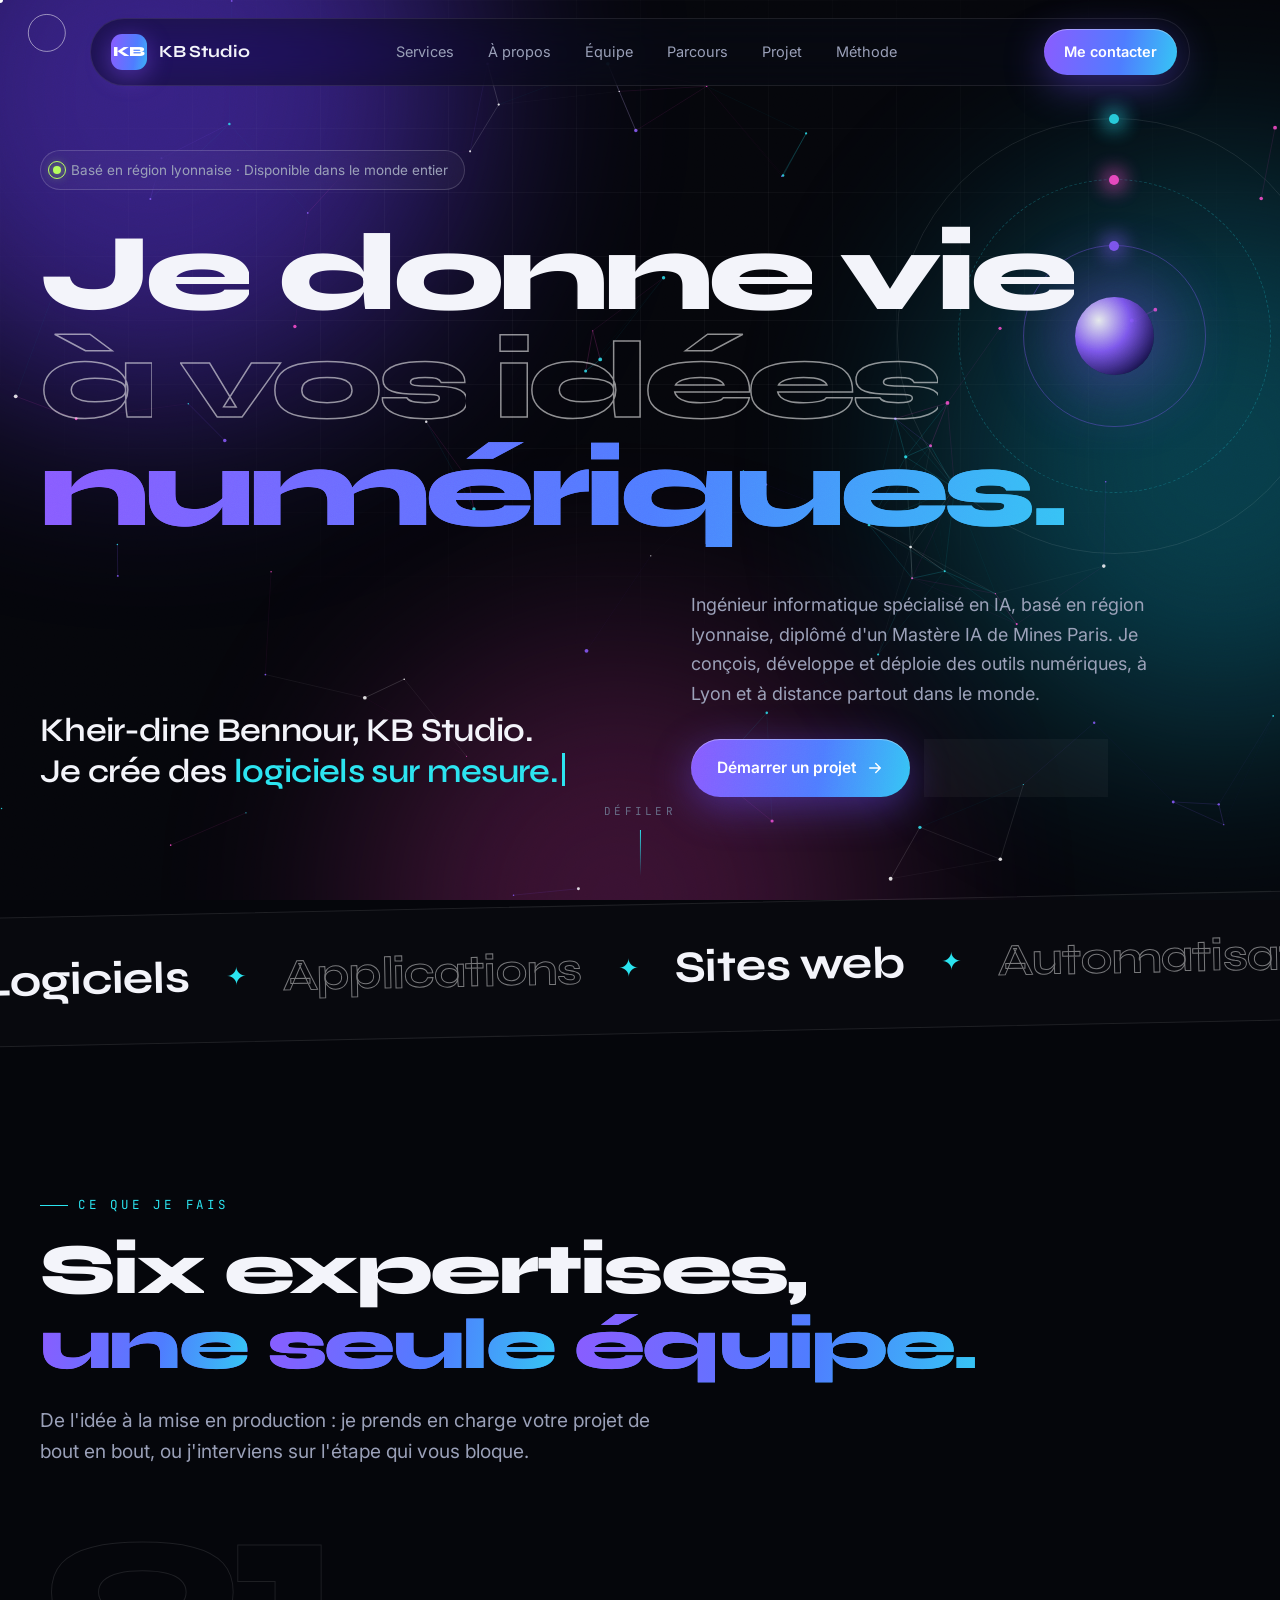
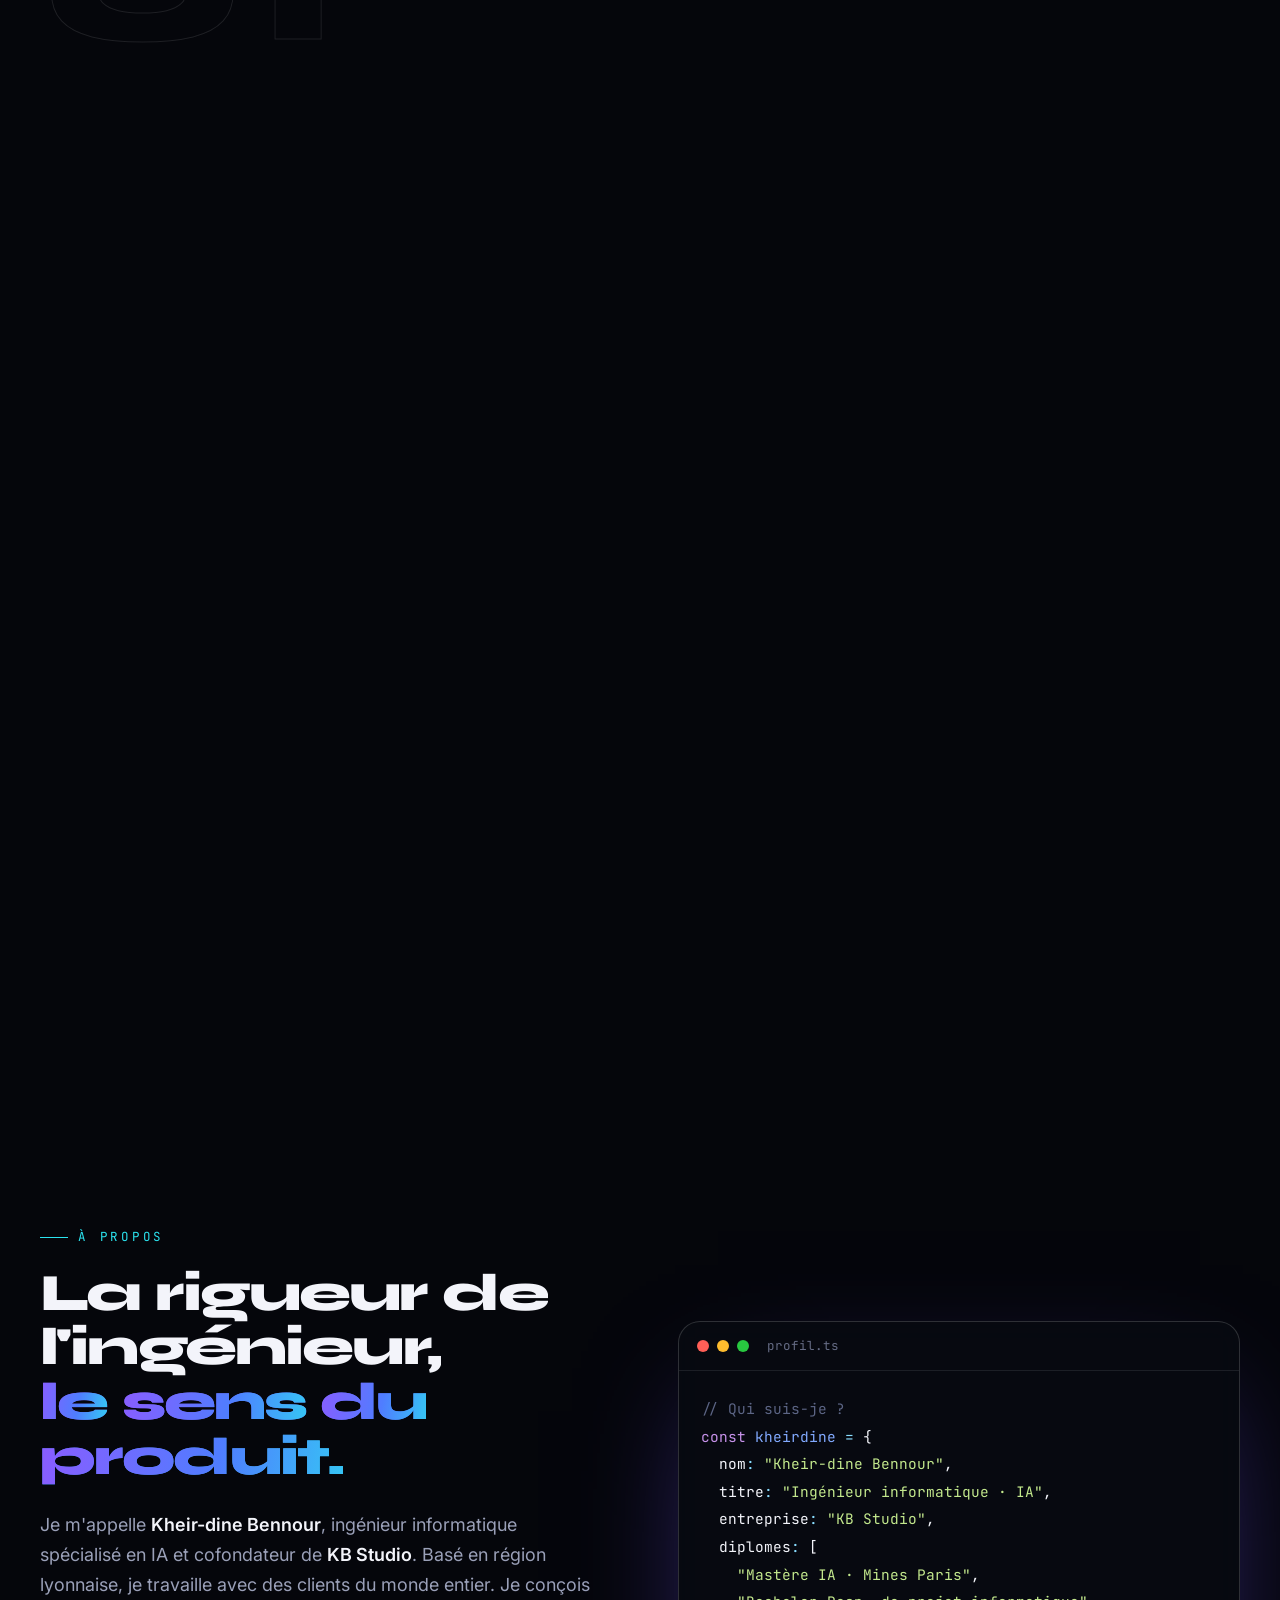
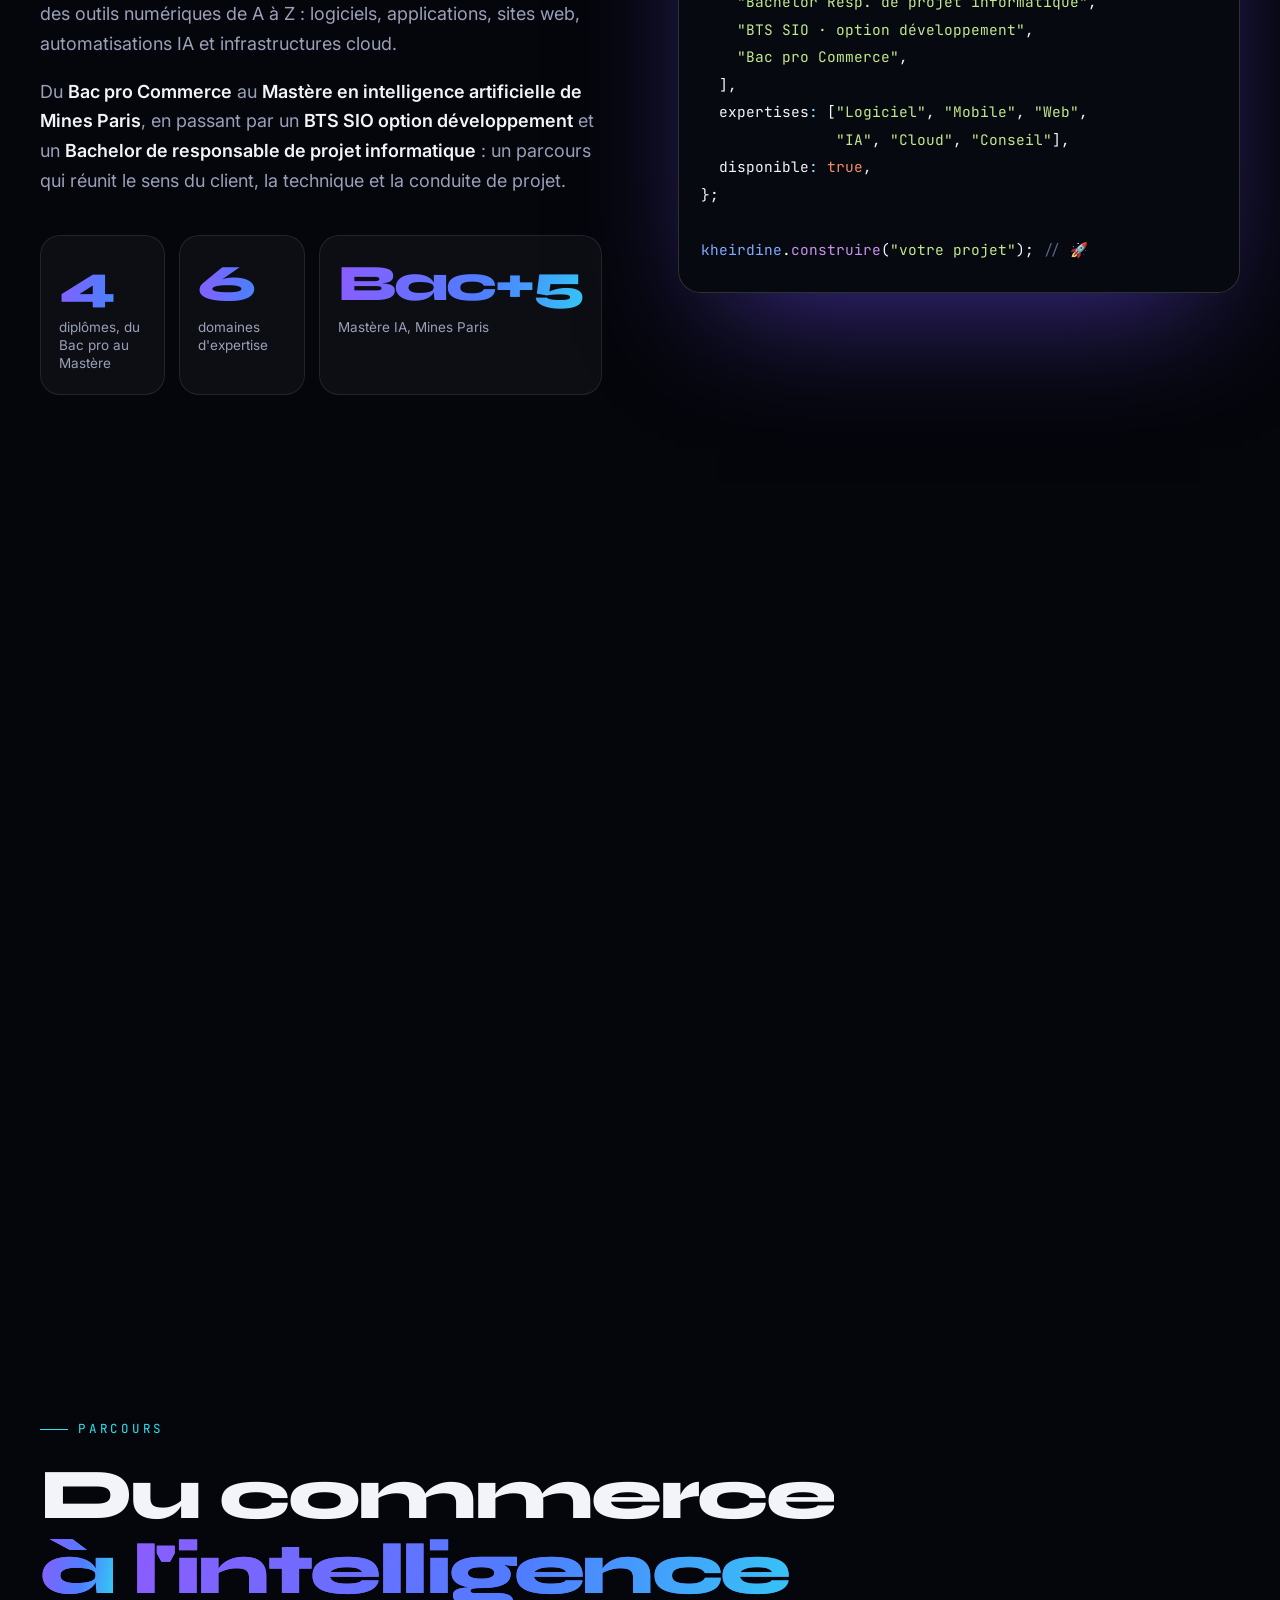
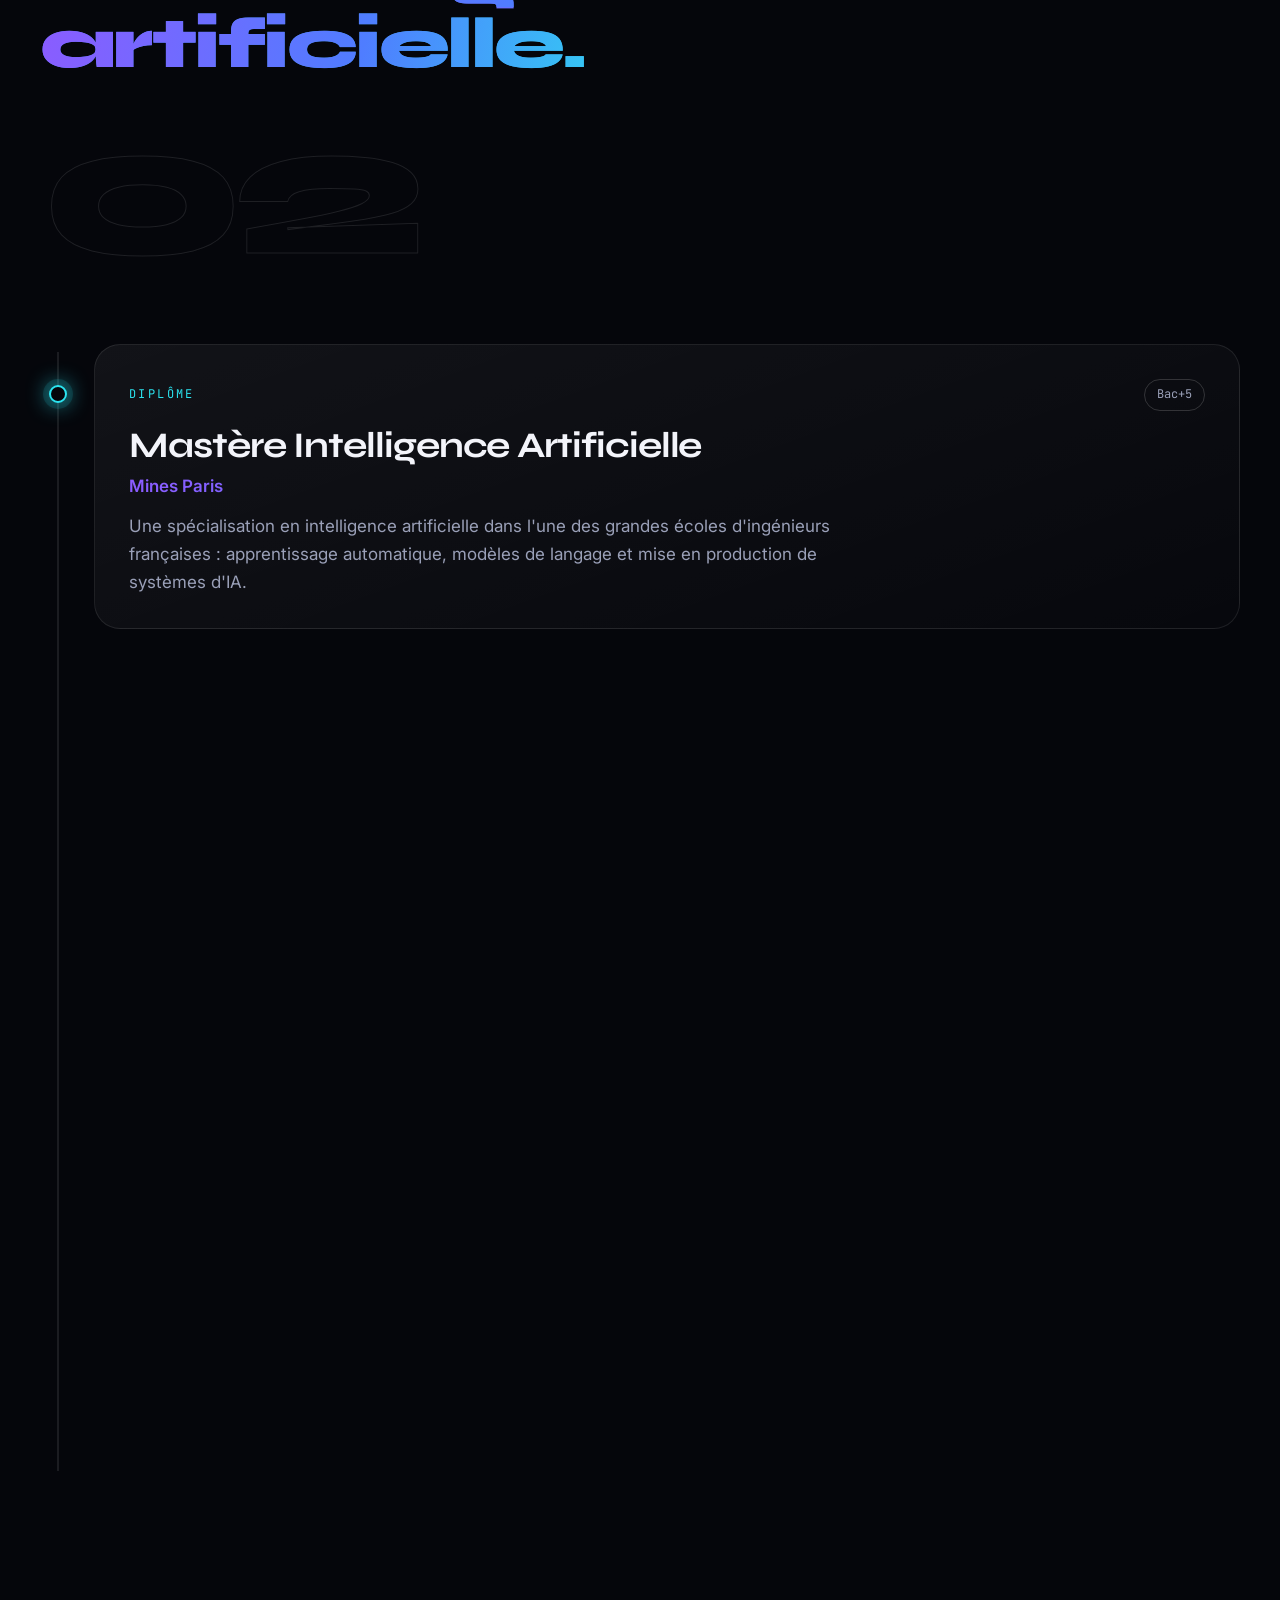
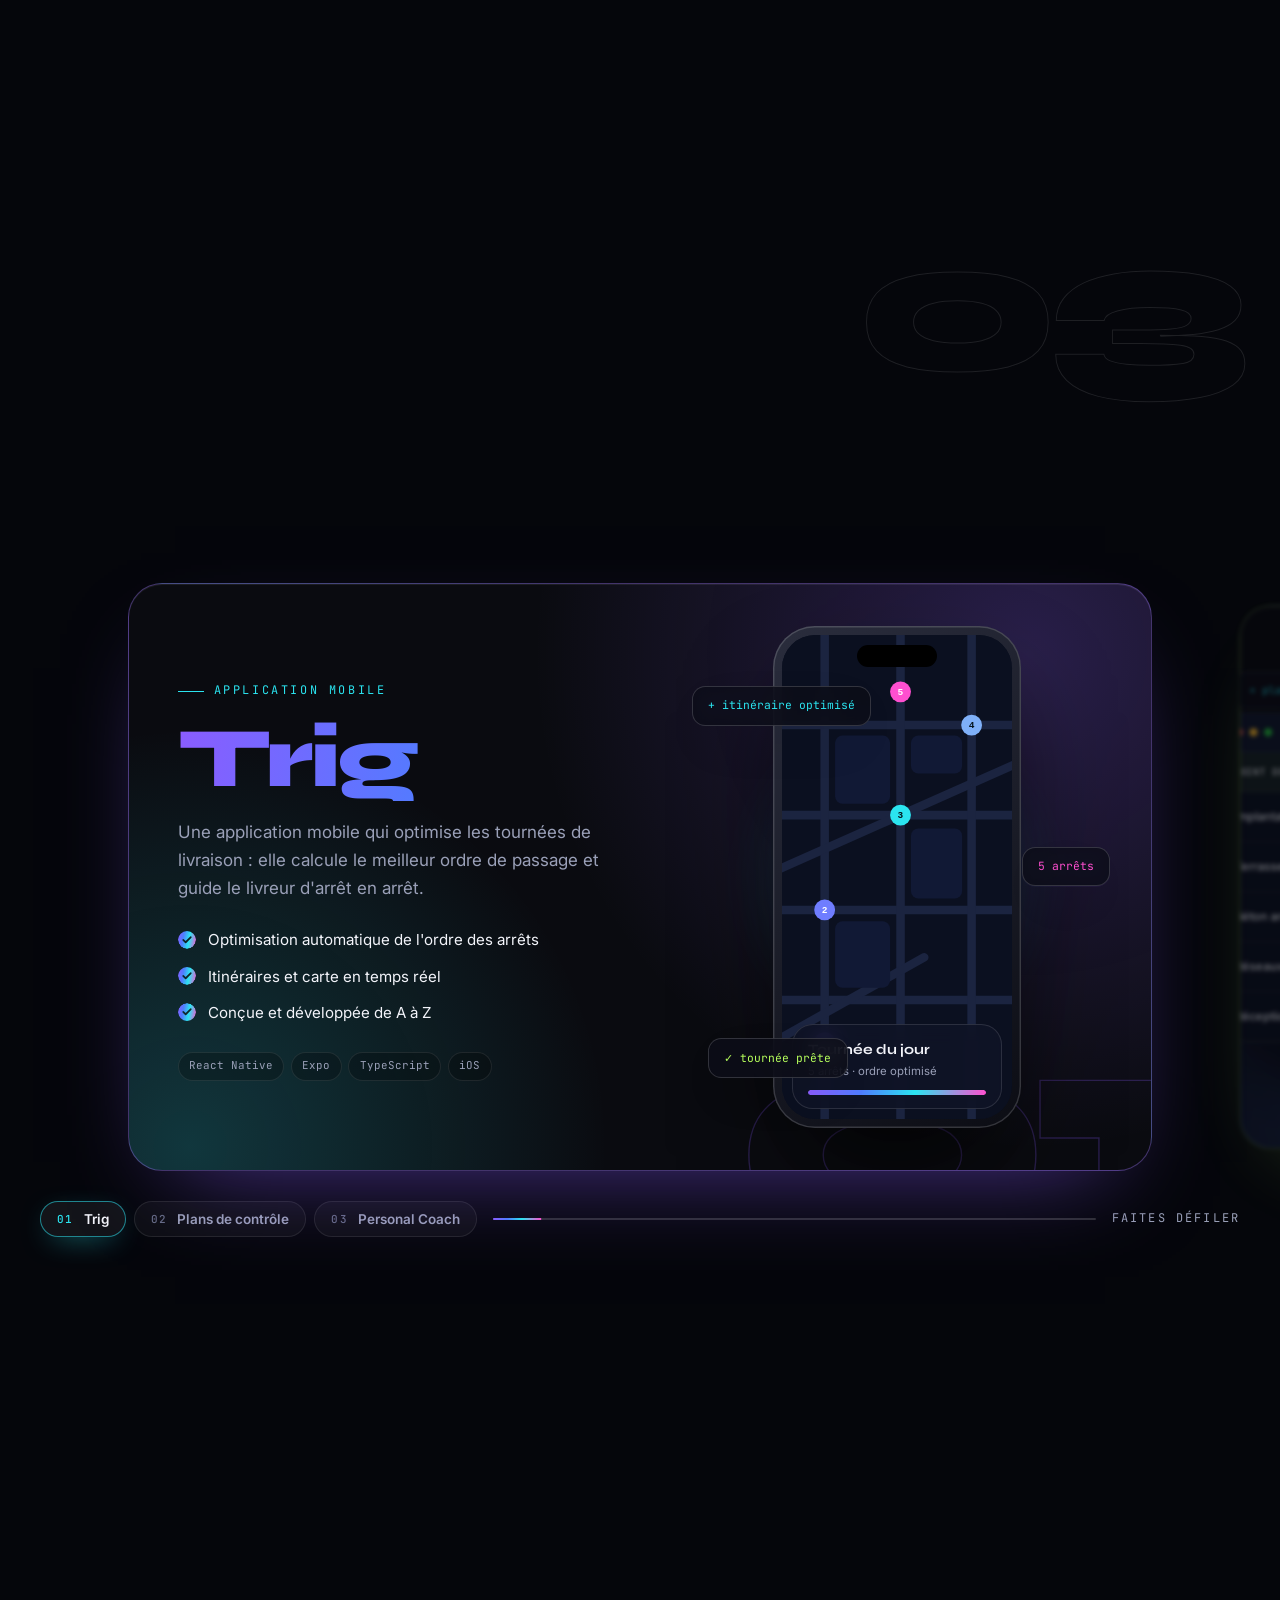
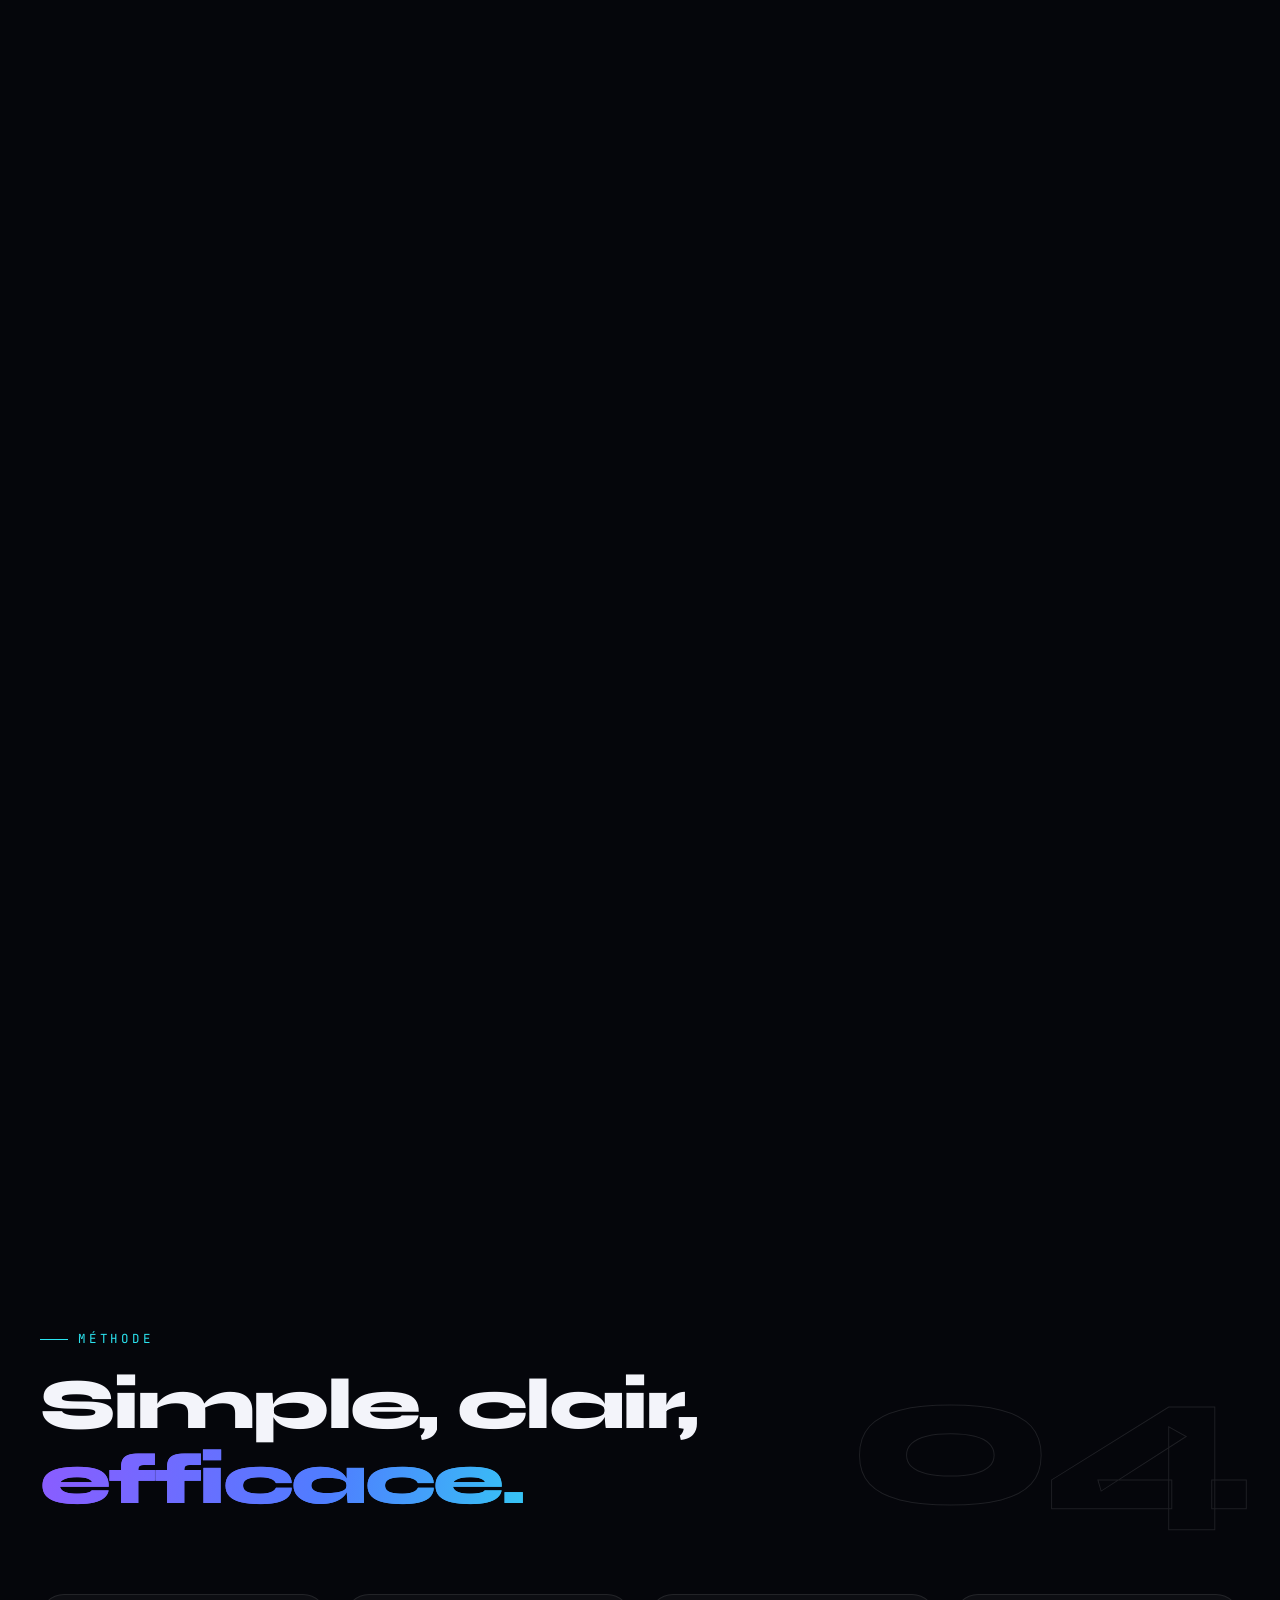
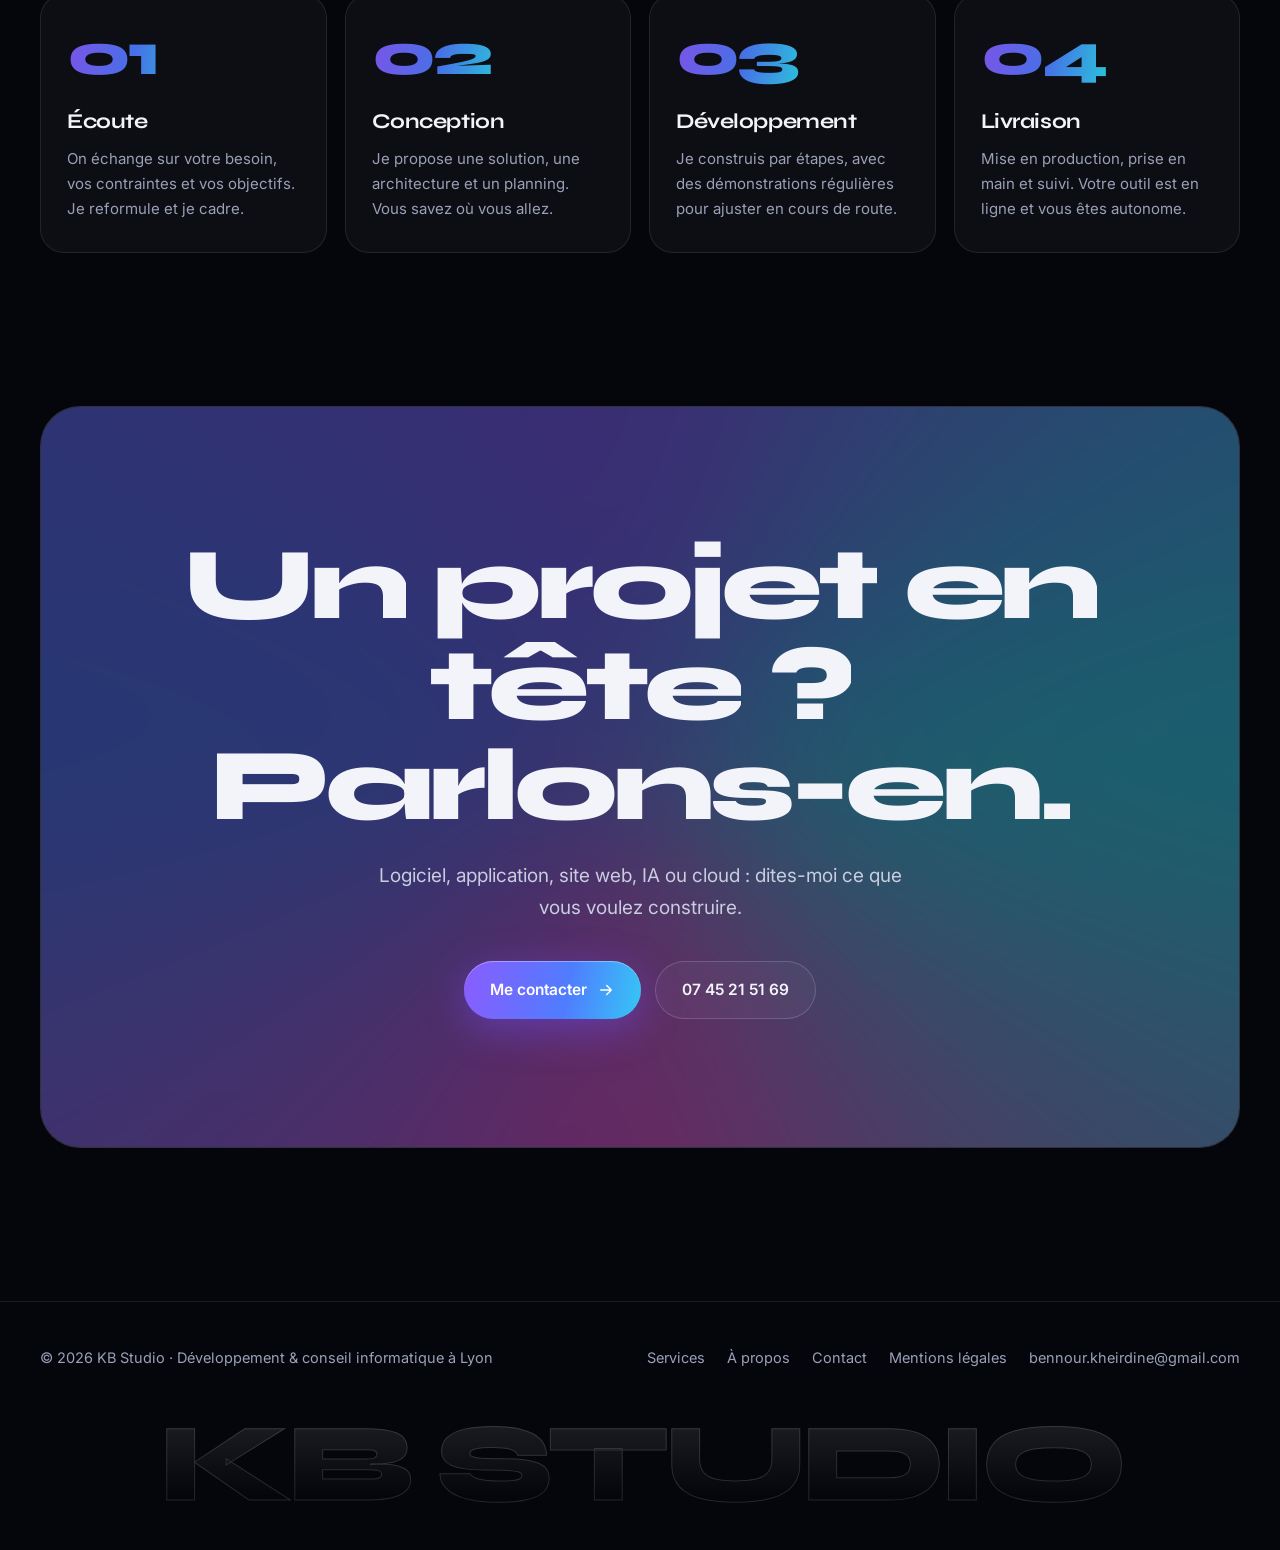
==== commit e0b9a396: "Add files via upload" ====
--- a/index.html
+++ b/index.html
@@ -513,6 +513,7 @@
           <div class="mq mq-cards" style="--dur:38s">
             <div class="mq-track">
               <div class="mq-set">
+                <div class="client-card" style="--c:#8b5cff"><i class="client-mono">TR</i><div><b>Trig</b><small>Application</small></div></div>
                 <div class="client-card" style="--c:#2be4f0"><i class="client-mono">NG</i><div><b>NGE</b><small>BTP</small></div></div>
                 <div class="client-card" style="--c:#b6ff5c"><i class="client-mono">PC</i><div><b>Personal Coach in Bennour</b><small>Coaching</small></div></div>
               </div>
@@ -522,6 +523,7 @@
           <div class="mq mq-text reverse" style="--dur:55s" aria-hidden="true">
             <div class="mq-track">
               <div class="mq-set">
+                <span class="mq-item">Trig</span>
                 <span class="mq-item">NGE</span>
                 <span class="mq-item">Personal Coach in Bennour</span>
               </div>
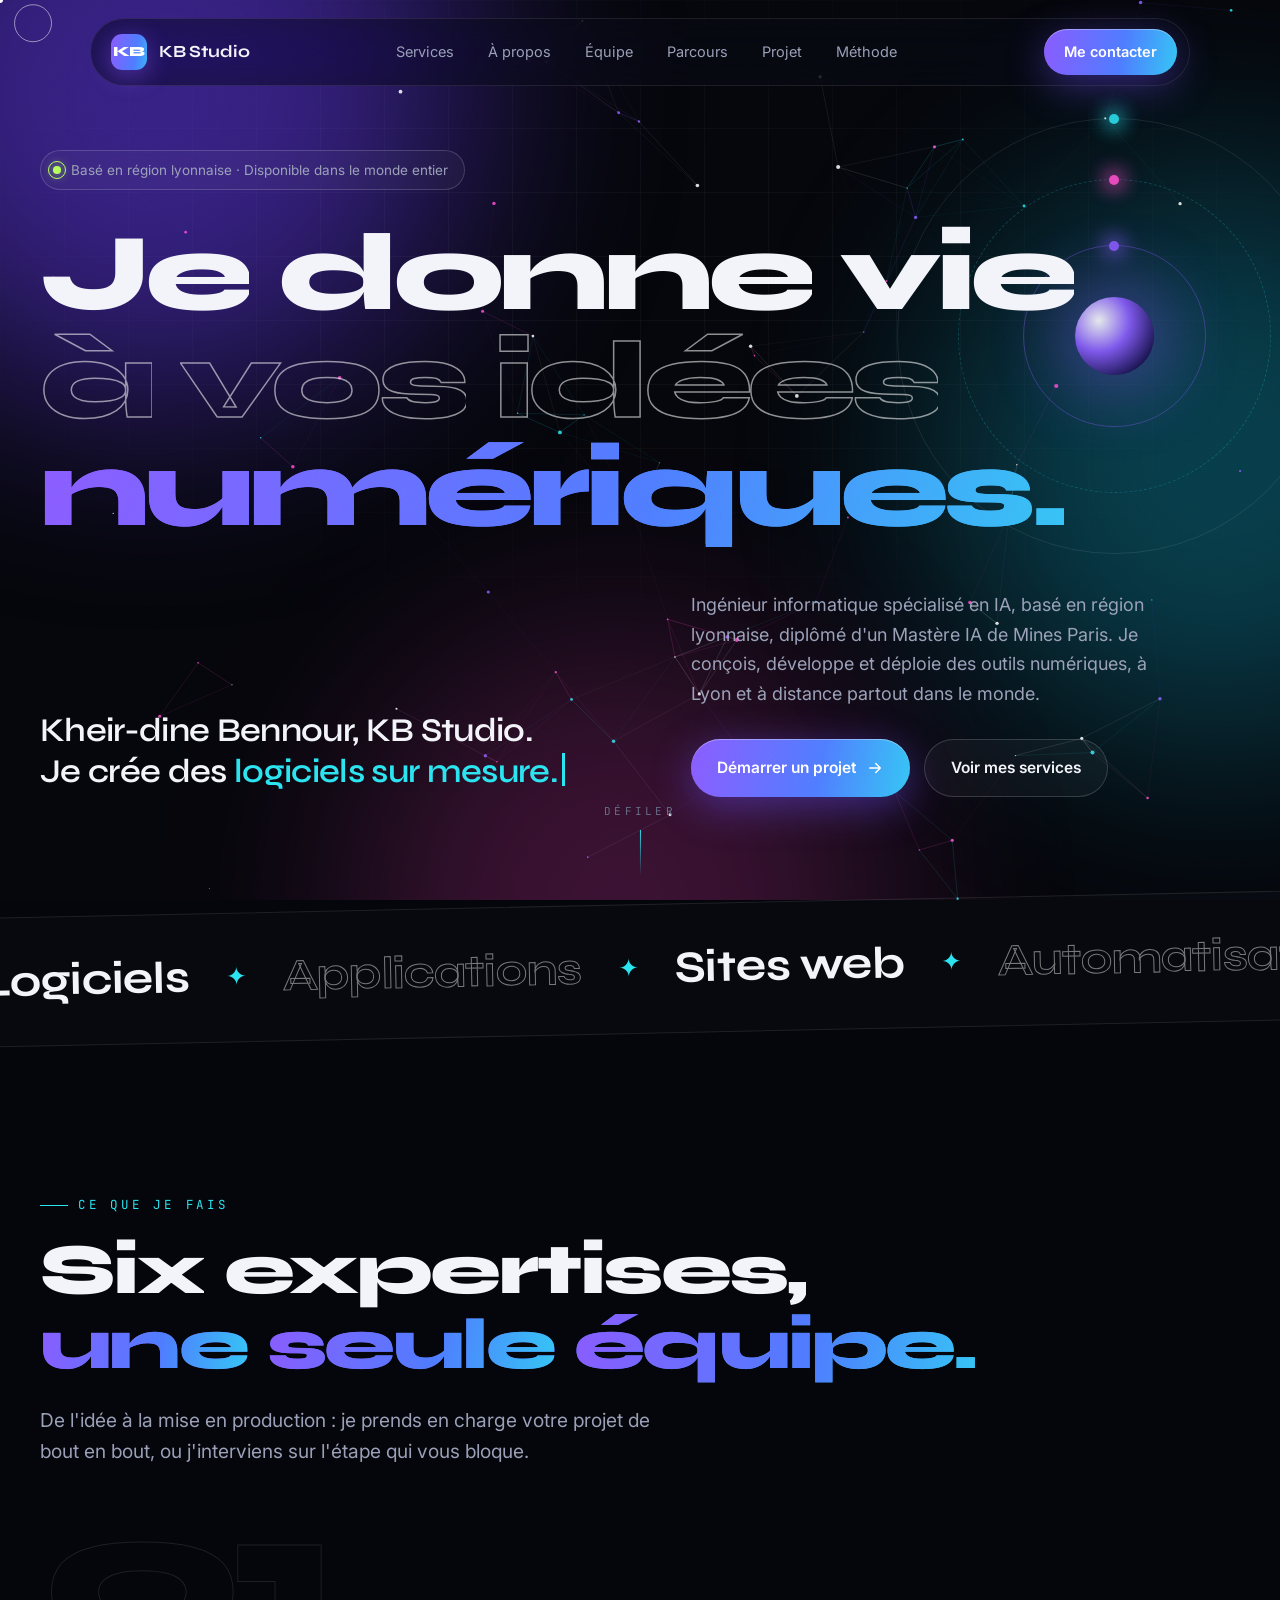
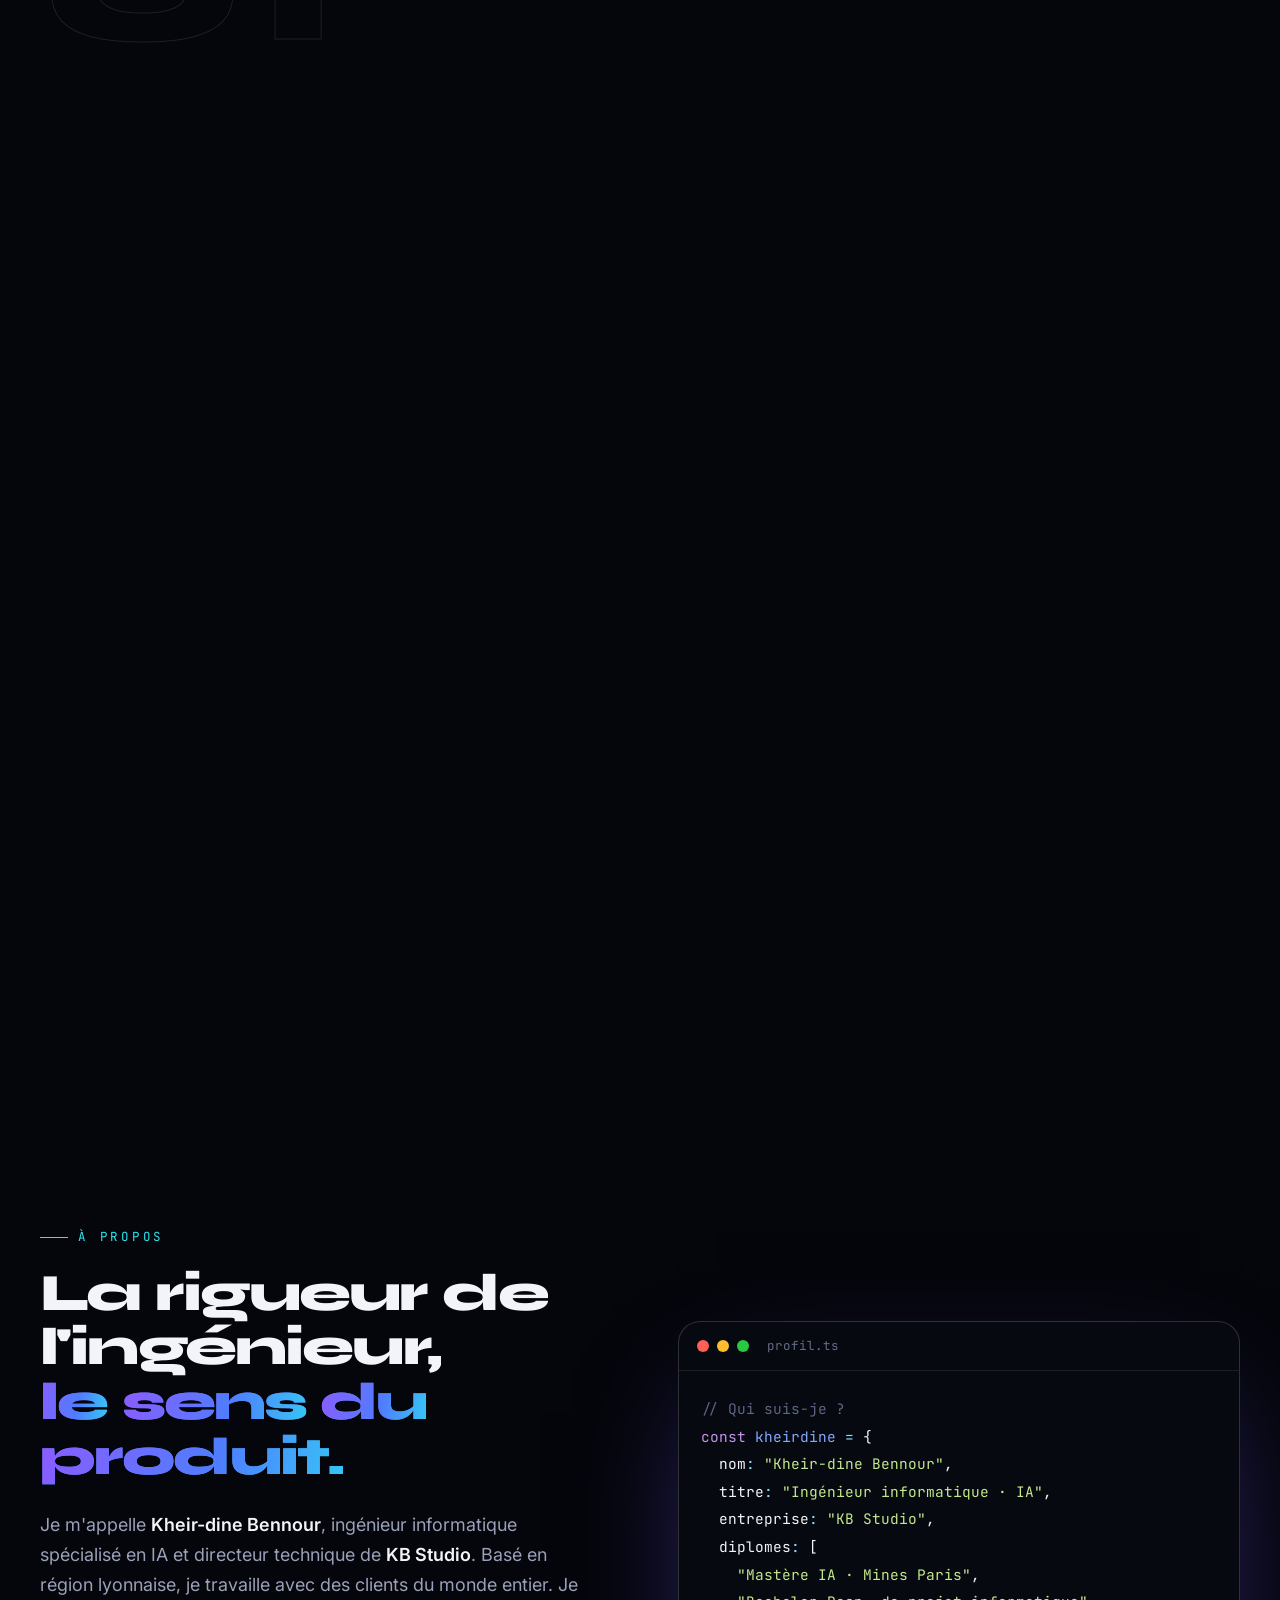
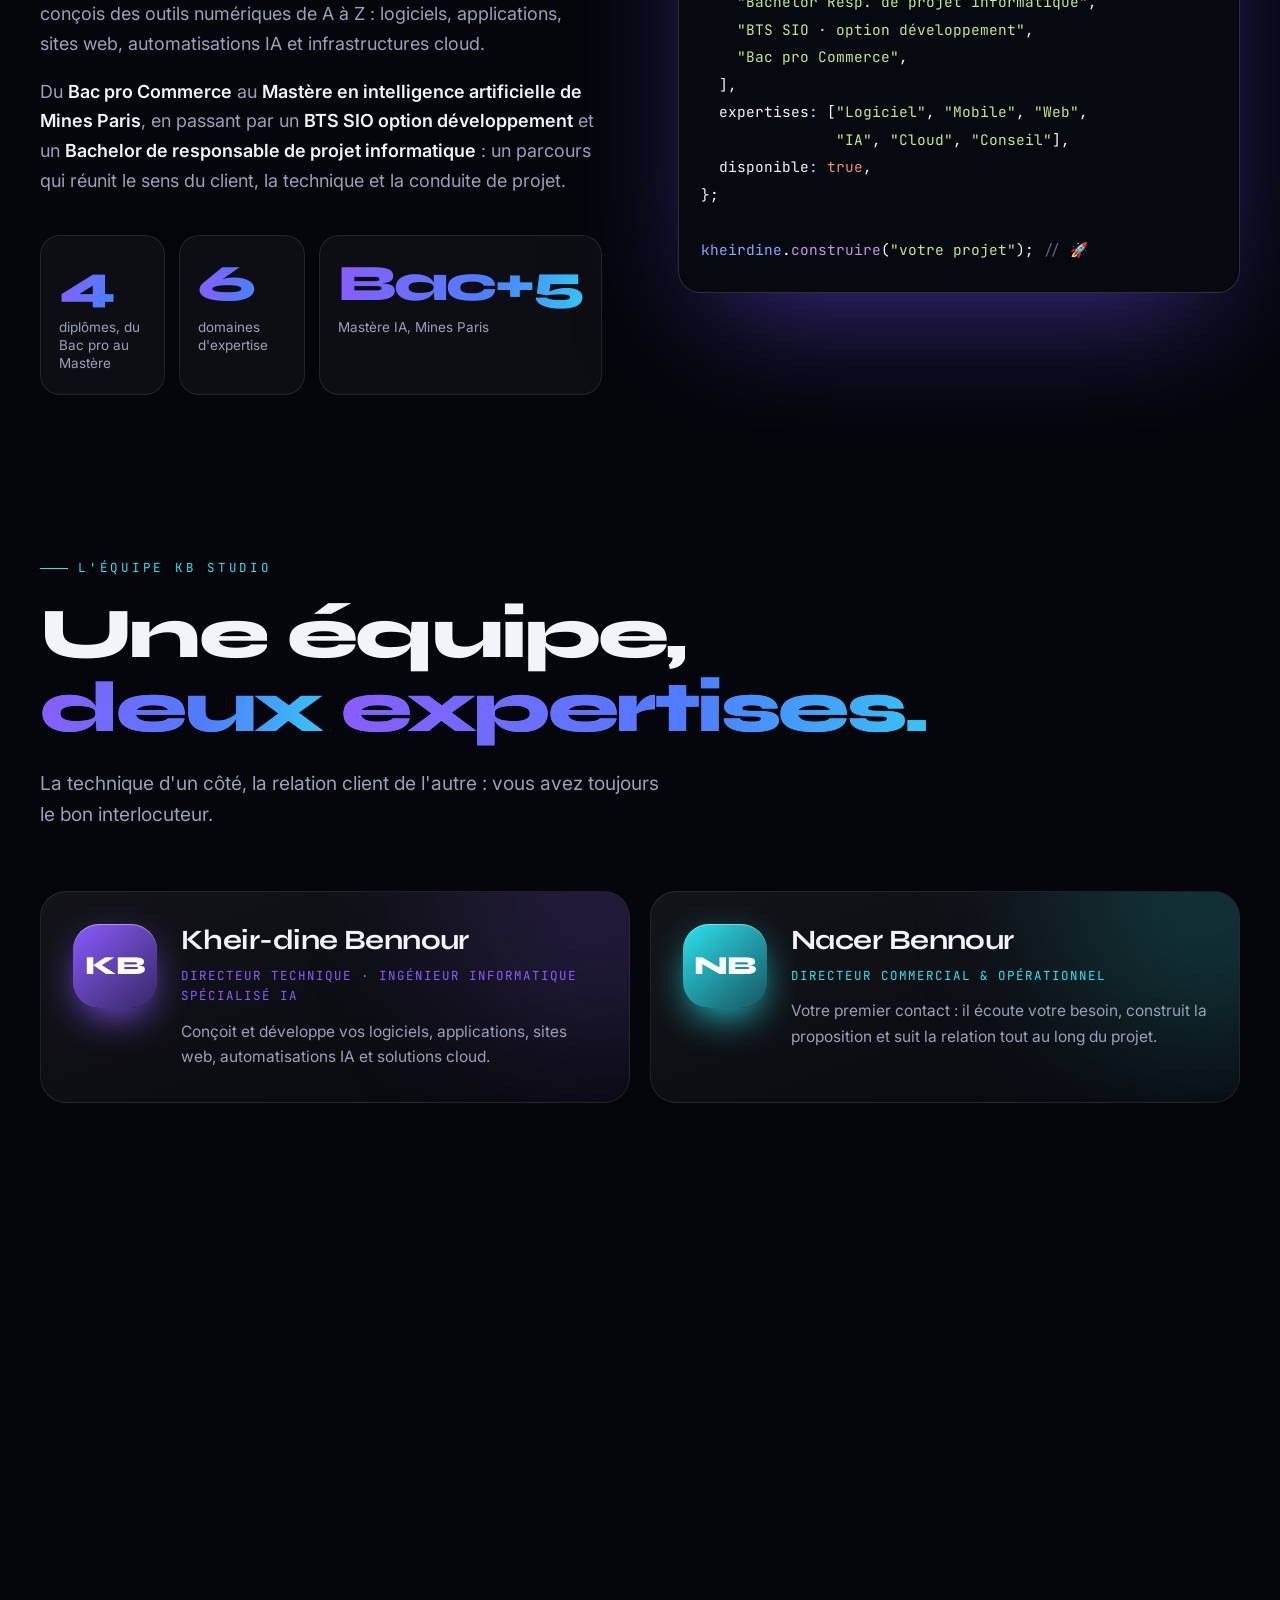
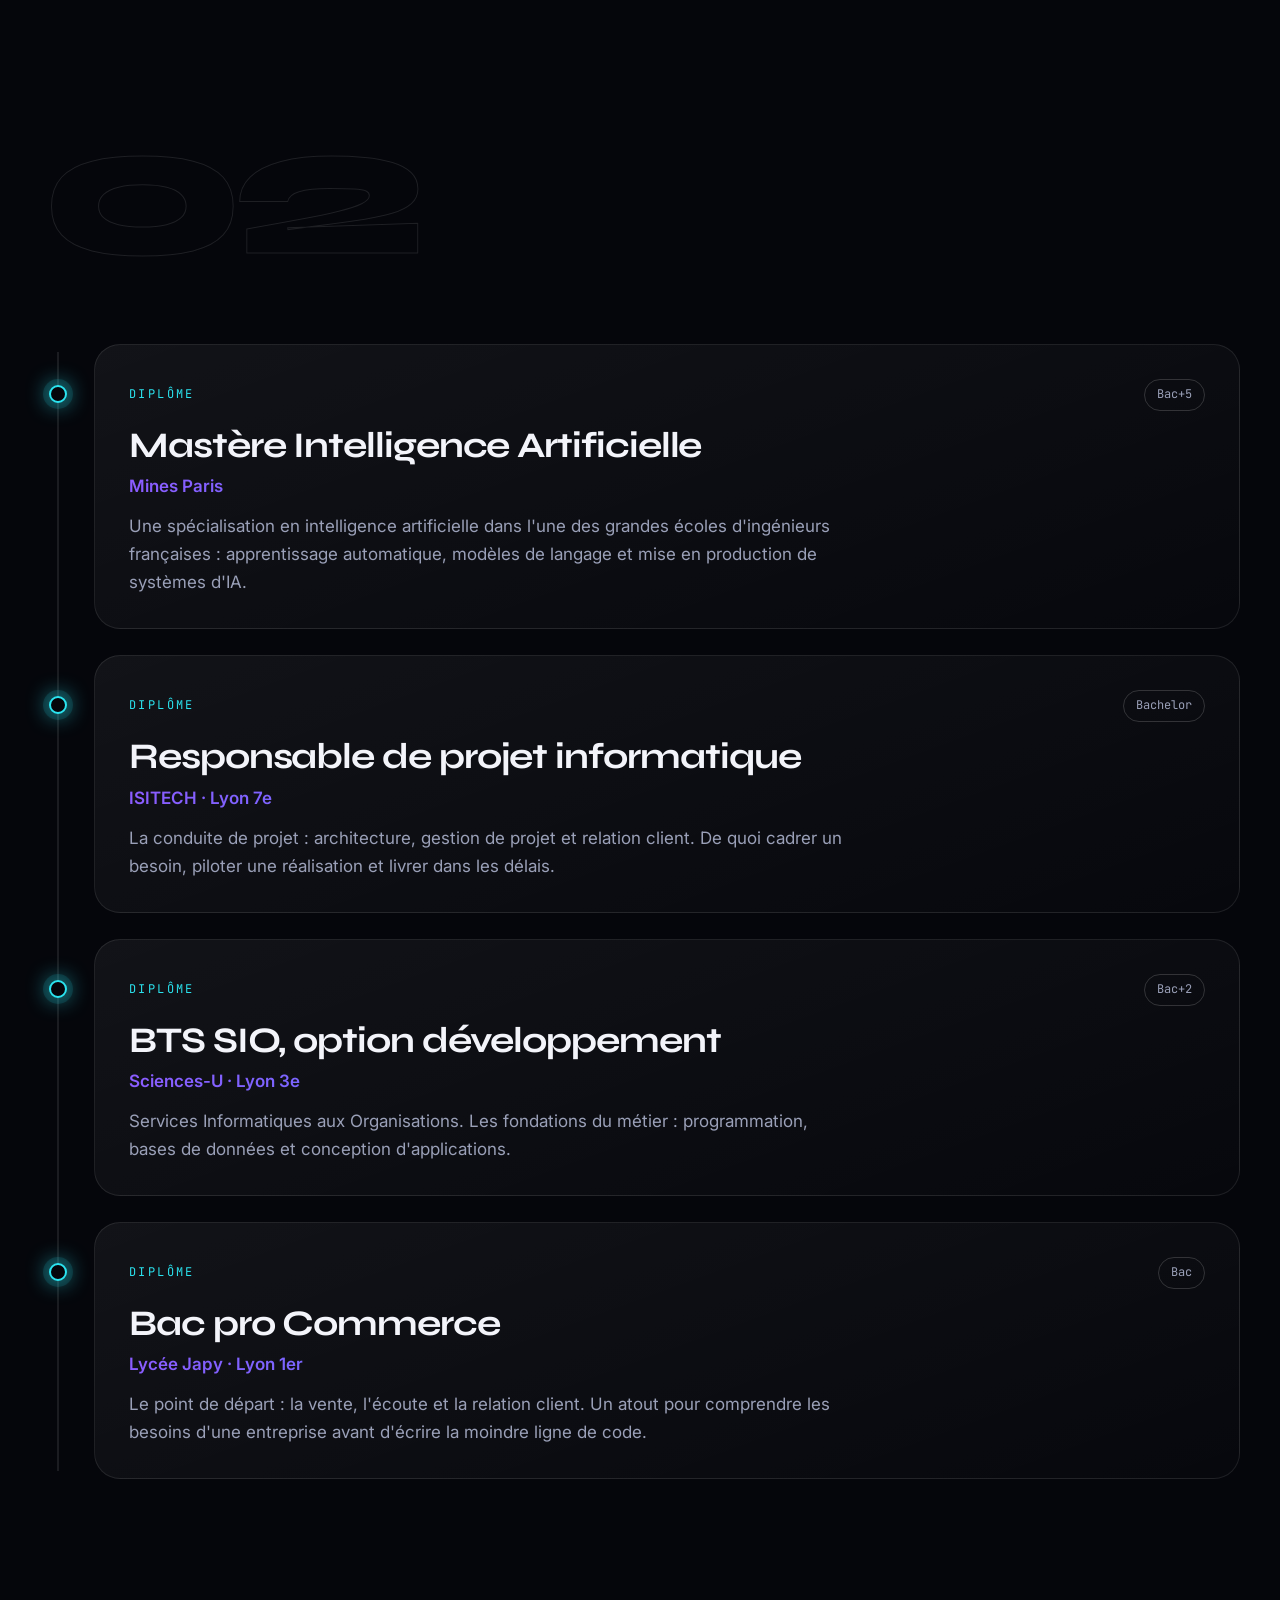
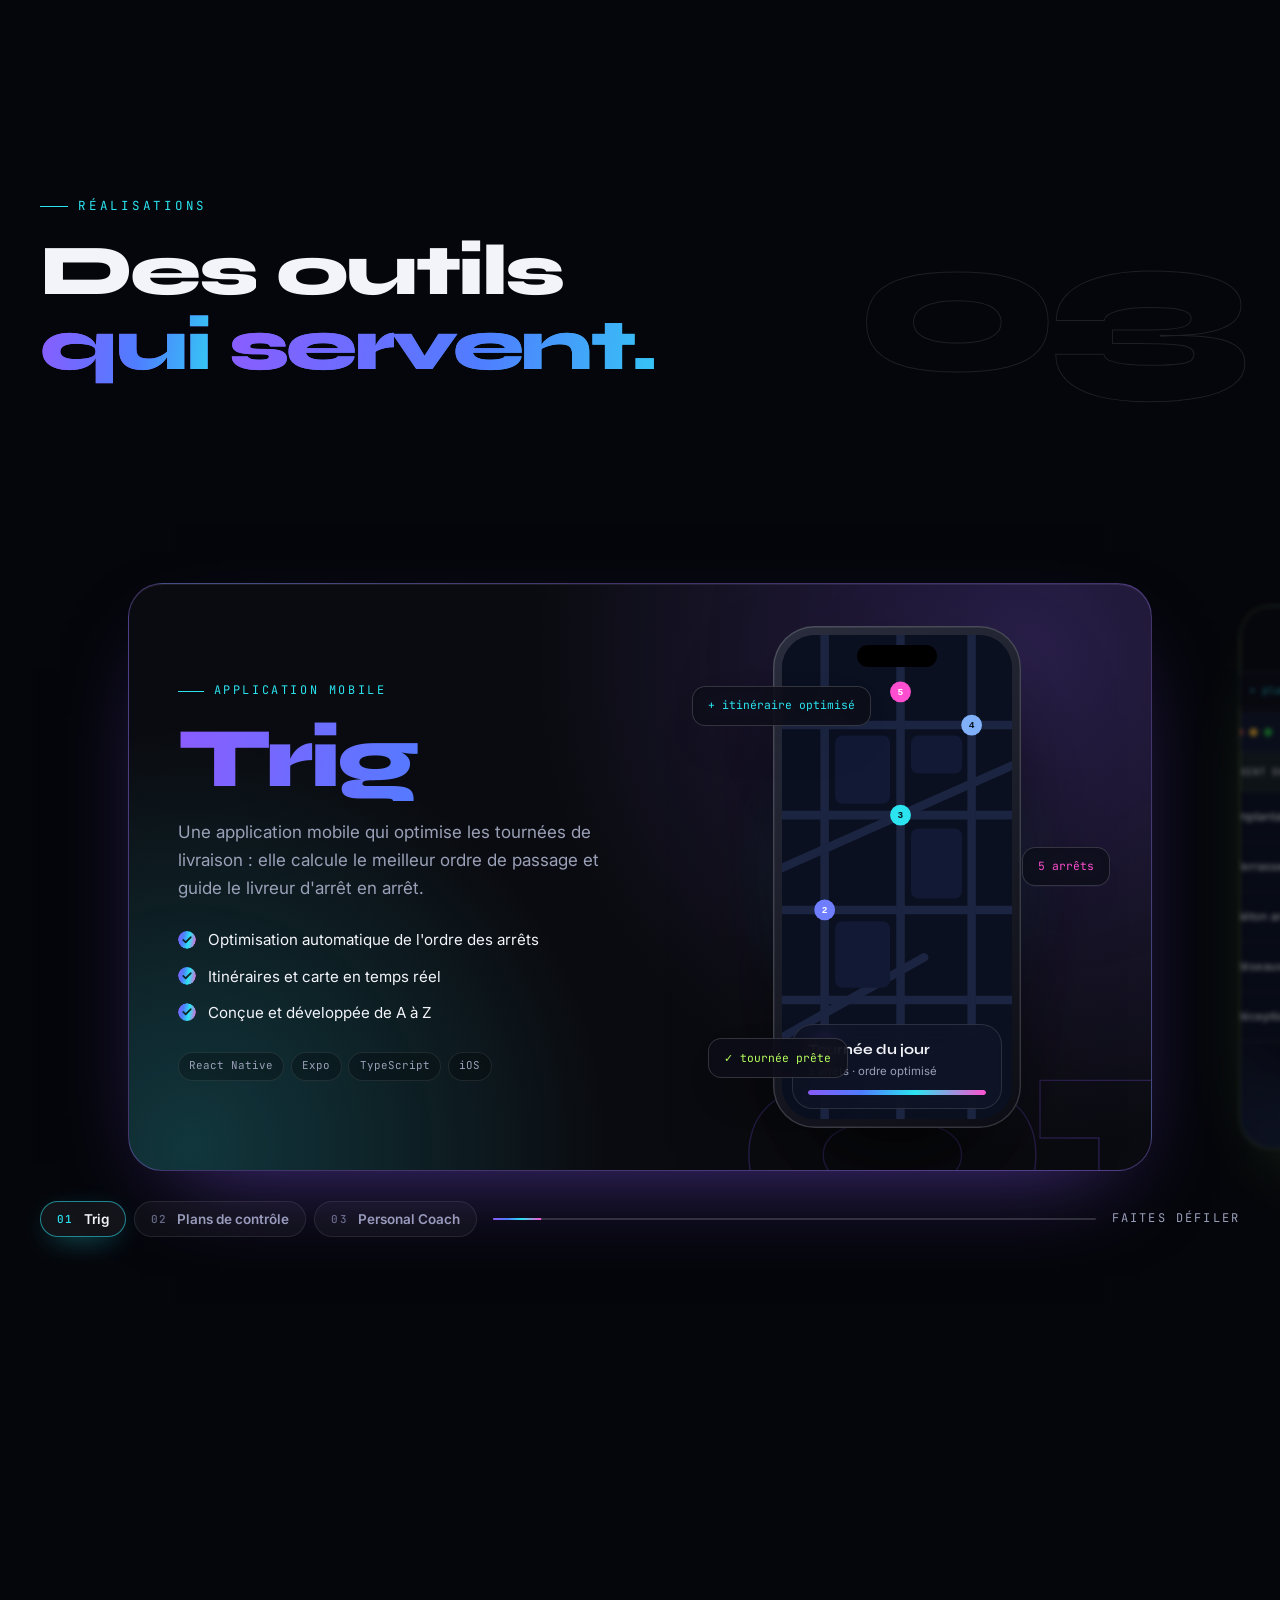
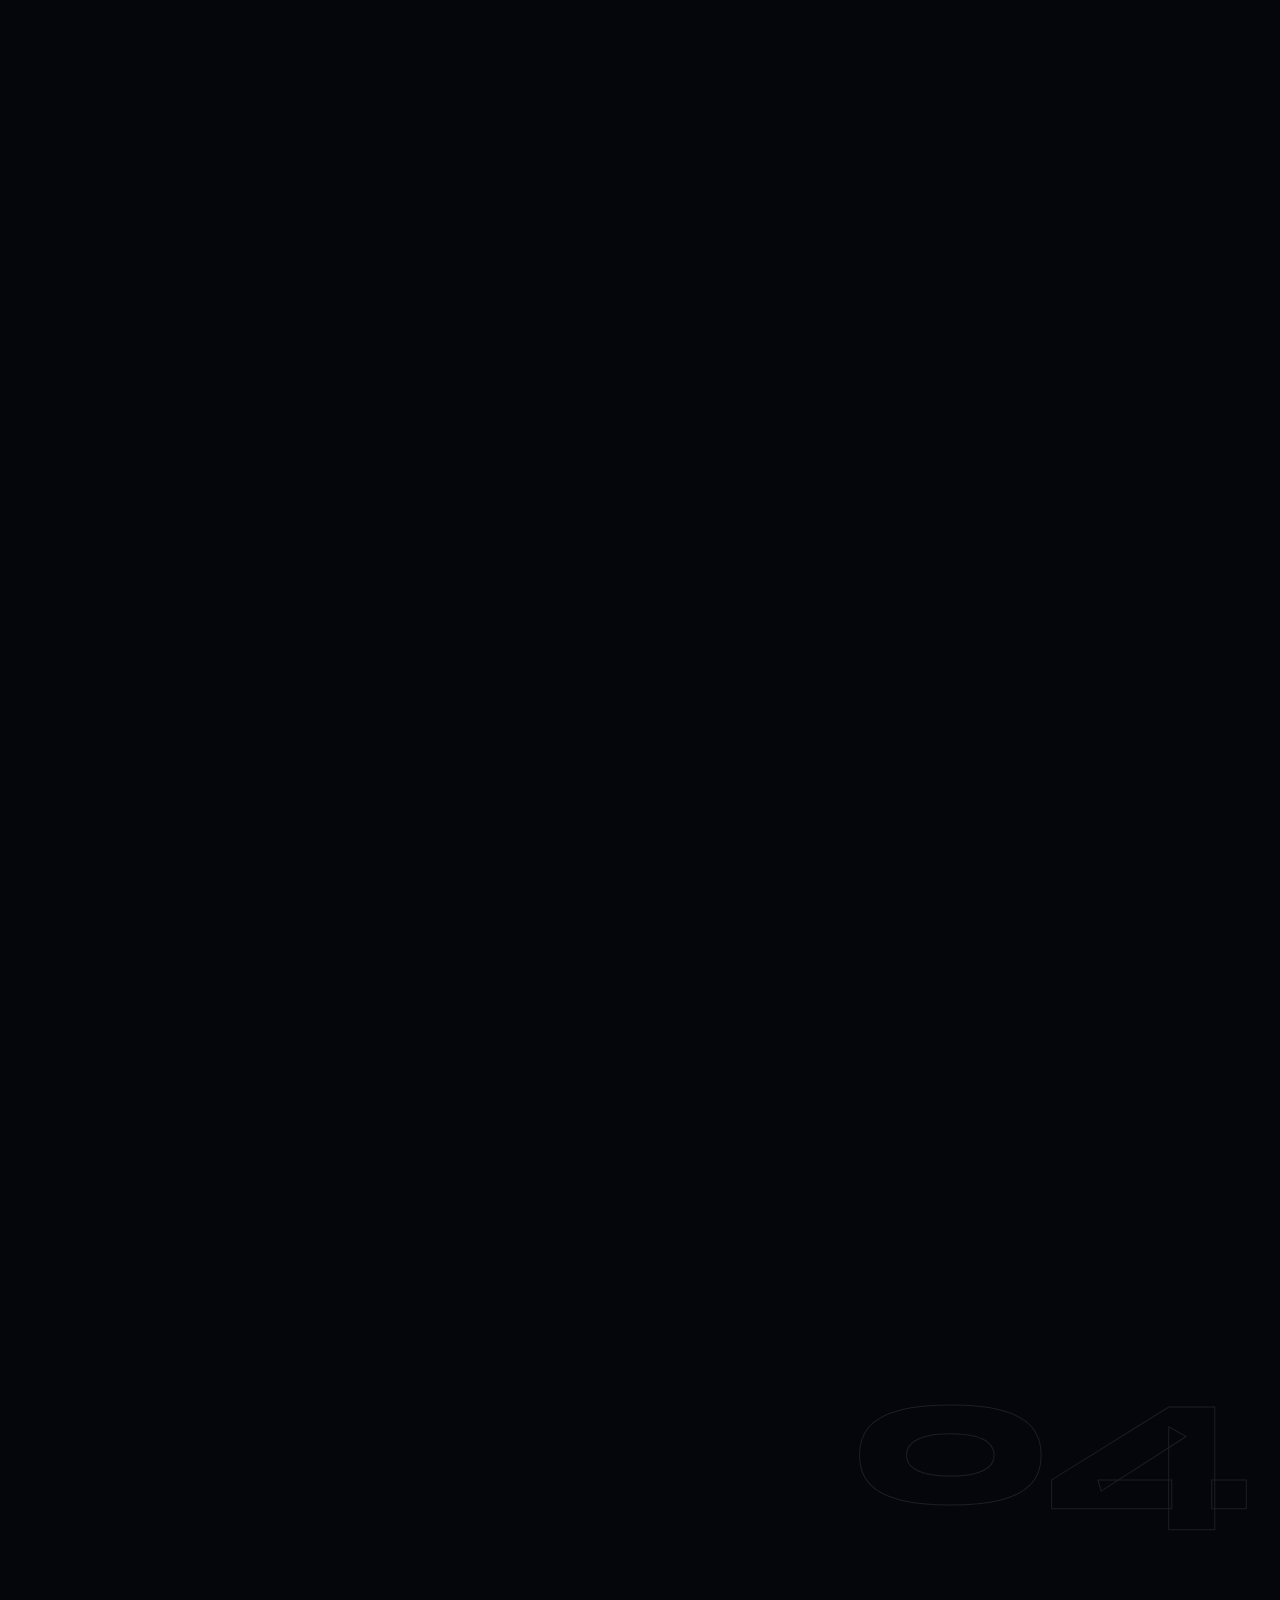
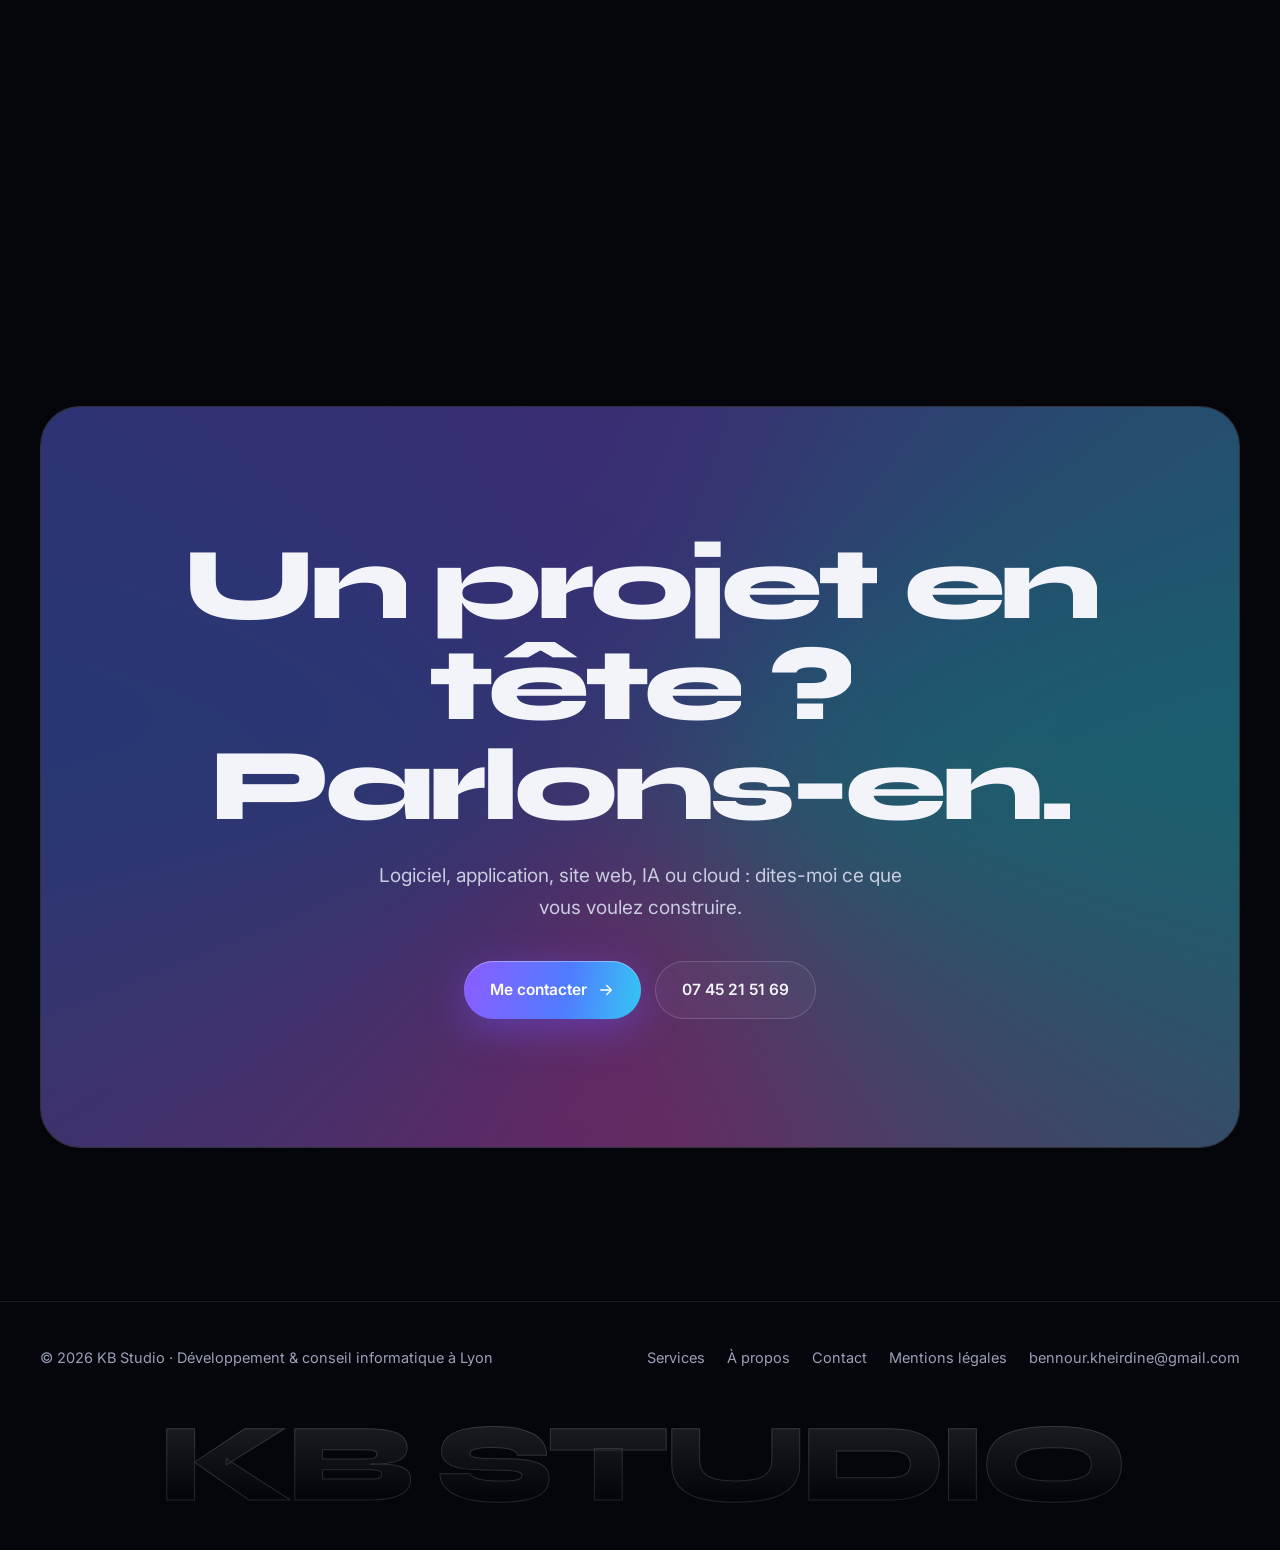
==== commit 4bbb0da0: "Add files via upload" ====
--- a/index.html
+++ b/index.html
@@ -27,7 +27,7 @@
         "name": "Kheir-dine Bennour",
         "givenName": "Kheir-dine",
         "familyName": "Bennour",
-        "jobTitle": "Cofondateur, ingénieur informatique spécialisé en intelligence artificielle",
+        "jobTitle": "Directeur technique, ingénieur informatique spécialisé en intelligence artificielle",
         "worksFor": { "@type": "Organization", "name": "KB Studio" },
         "description": "Création de logiciels, d'applications et de sites web à Lyon, automatisation IA, solutions cloud et conseil informatique.",
         "email": "mailto:bennour.kheirdine@gmail.com",
@@ -52,9 +52,9 @@
         "@type": "ProfessionalService",
         "name": "KB Studio",
         "description": "Studio de développement et de conseil informatique à Lyon : logiciels, applications, sites web, automatisation IA et solutions cloud.",
-        "founder": [
+        "employee": [
           { "@id": "#kheir-dine-bennour" },
-          { "@type": "Person", "name": "Nacer Bennour", "givenName": "Nacer", "familyName": "Bennour", "jobTitle": "Cofondateur et responsable commercial" }
+          { "@type": "Person", "name": "Nacer Bennour", "givenName": "Nacer", "familyName": "Bennour", "jobTitle": "Directeur commercial et opérationnel" }
         ],
         "email": "bennour.kheirdine@gmail.com",
         "telephone": "+33745215169",
@@ -255,7 +255,7 @@
             <span class="eyebrow reveal">À propos</span>
             <h2 class="title" data-split>La rigueur de l'ingénieur,<br><span class="grad">le sens du produit.</span></h2>
             <div class="about-text reveal" style="margin-top:26px">
-              <p>Je m'appelle <strong>Kheir-dine Bennour</strong>, ingénieur informatique spécialisé en IA et cofondateur de <strong>KB Studio</strong>. Basé en région lyonnaise, je travaille avec des clients du monde entier. Je conçois des outils numériques de A à Z : logiciels, applications, sites web, automatisations IA et infrastructures cloud.</p>
+              <p>Je m'appelle <strong>Kheir-dine Bennour</strong>, ingénieur informatique spécialisé en IA et directeur technique de <strong>KB Studio</strong>. Basé en région lyonnaise, je travaille avec des clients du monde entier. Je conçois des outils numériques de A à Z : logiciels, applications, sites web, automatisations IA et infrastructures cloud.</p>
               <p>Du <strong>Bac pro Commerce</strong> au <strong>Mastère en intelligence artificielle de Mines Paris</strong>, en passant par un <strong>BTS SIO option développement</strong> et un <strong>Bachelor de responsable de projet informatique</strong> : un parcours qui réunit le sens du client, la technique et la conduite de projet.</p>
             </div>
             <div class="stats" data-stagger>
@@ -295,7 +295,7 @@
     <section id="equipe" style="padding-top:0">
       <div class="wrap">
         <span class="eyebrow reveal">L'équipe KB Studio</span>
-        <h2 class="title" data-split>Deux cofondateurs,<br><span class="grad">deux expertises.</span></h2>
+        <h2 class="title" data-split>Une équipe,<br><span class="grad">deux expertises.</span></h2>
         <p class="lead reveal">La technique d'un côté, la relation client de l'autre : vous avez toujours le bon interlocuteur.</p>
 
         <div class="team" data-stagger>
@@ -303,7 +303,7 @@
             <div class="avatar">KB</div>
             <div>
               <h3>Kheir-dine Bennour</h3>
-              <div class="role">Cofondateur · Ingénieur informatique spécialisé IA</div>
+              <div class="role">Directeur technique · Ingénieur informatique spécialisé IA</div>
               <p>Conçoit et développe vos logiciels, applications, sites web, automatisations IA et solutions cloud.</p>
             </div>
           </article>
@@ -312,7 +312,7 @@
             <div class="avatar">NB</div>
             <div>
               <h3>Nacer Bennour</h3>
-              <div class="role">Cofondateur · Responsable commercial</div>
+              <div class="role">Directeur commercial &amp; opérationnel</div>
               <p>Votre premier contact : il écoute votre besoin, construit la proposition et suit la relation tout au long du projet.</p>
             </div>
           </article>
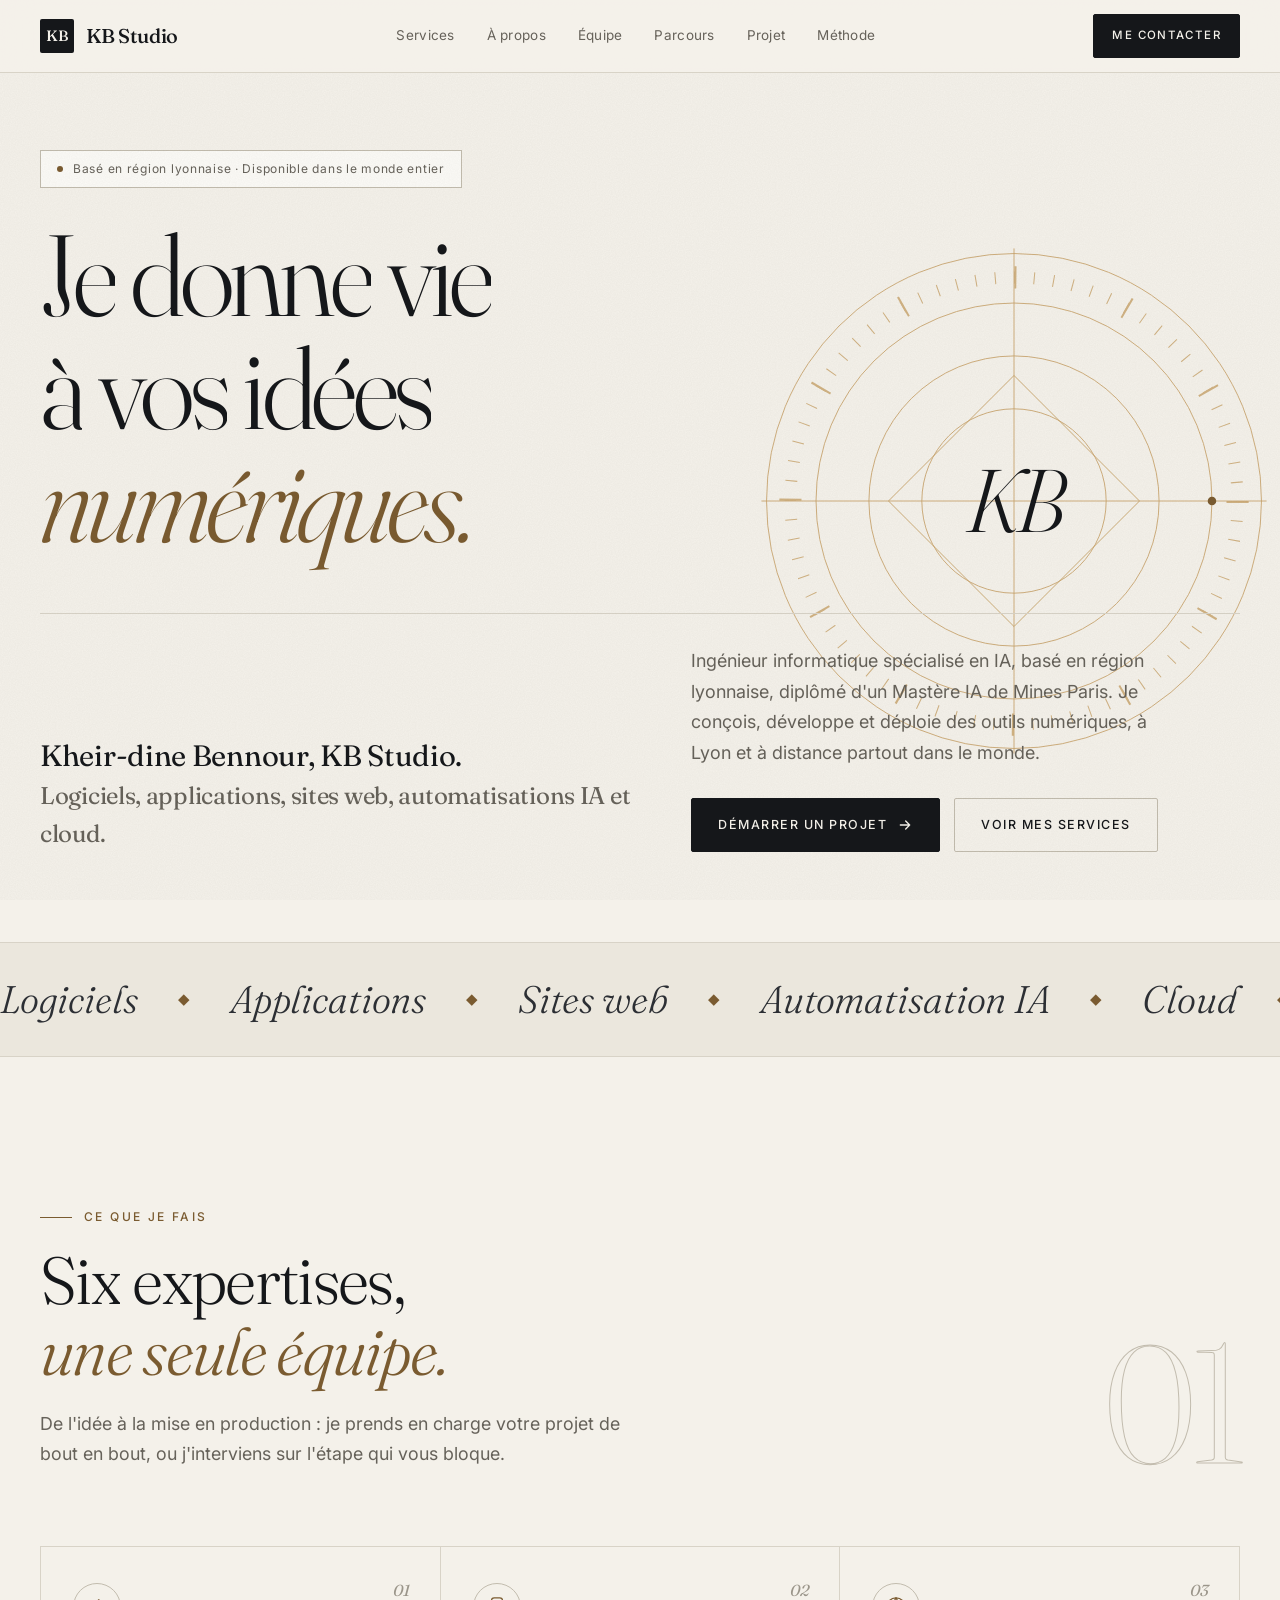
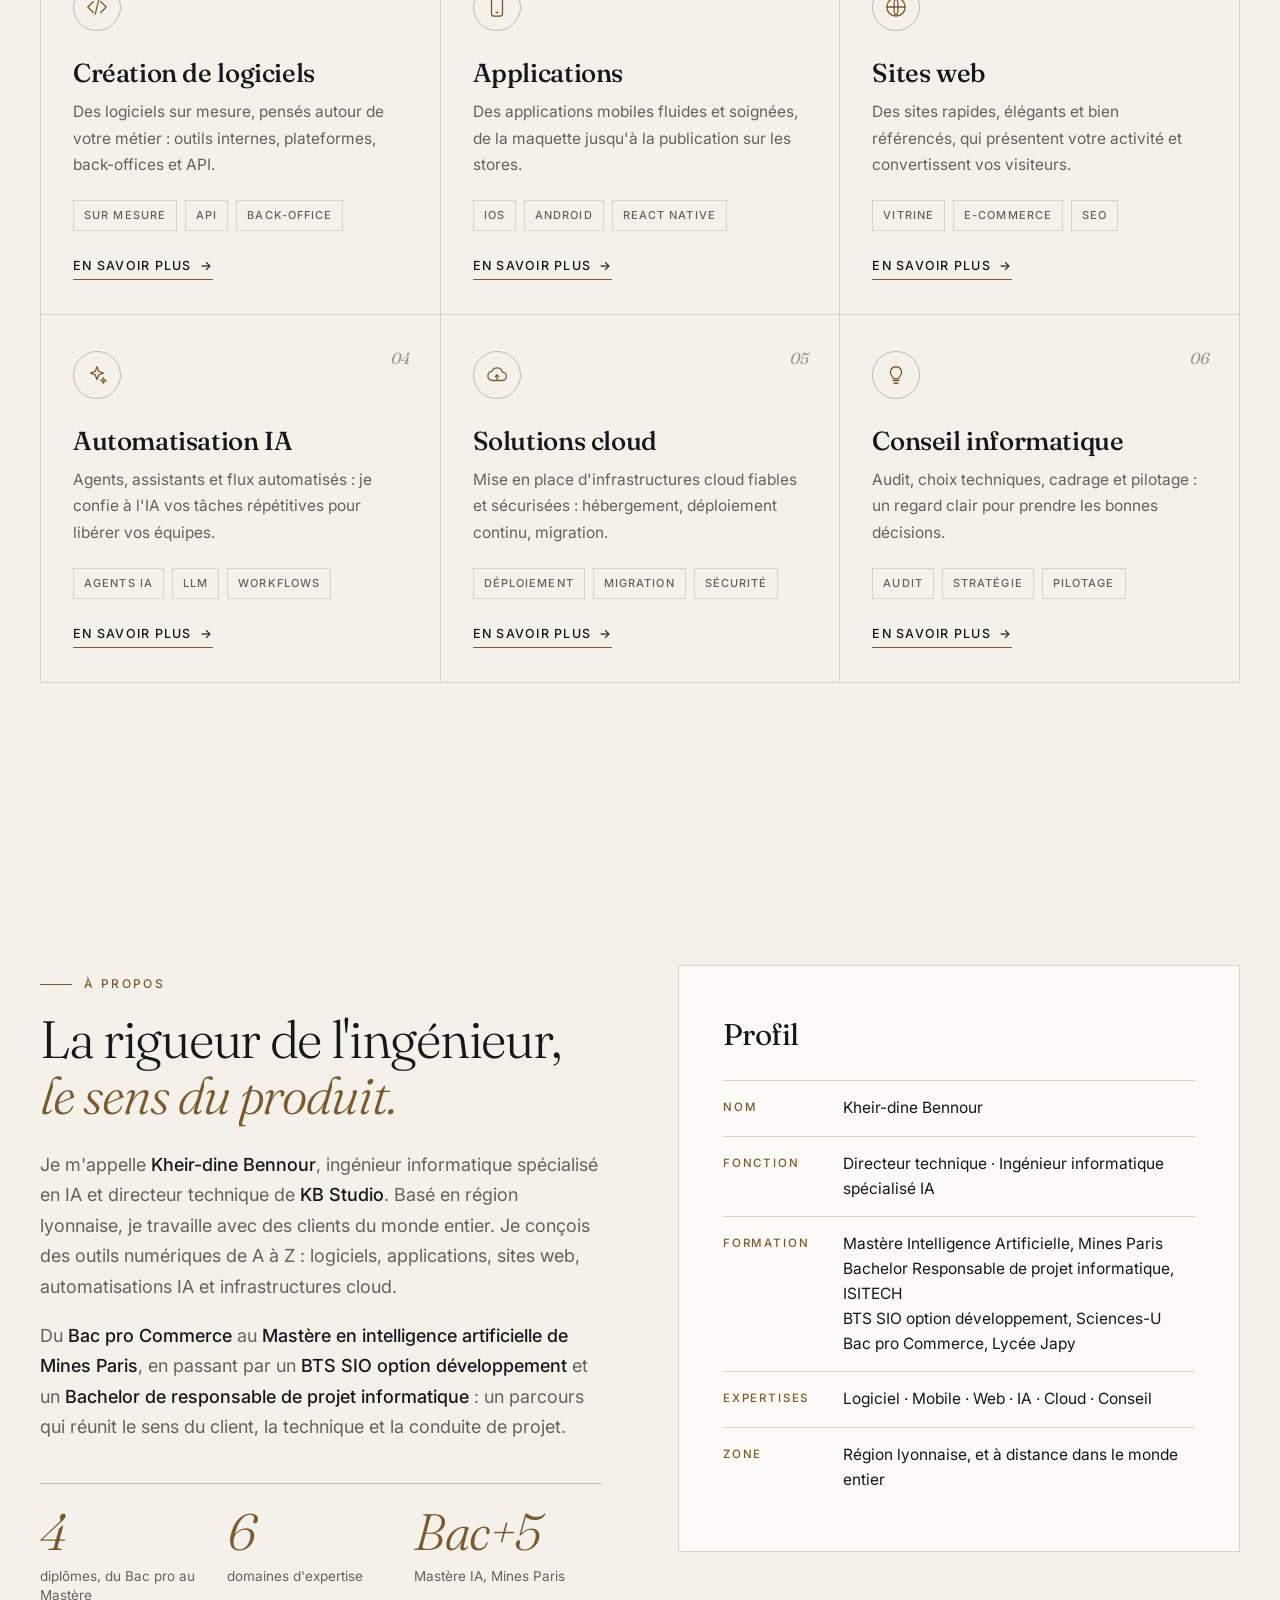
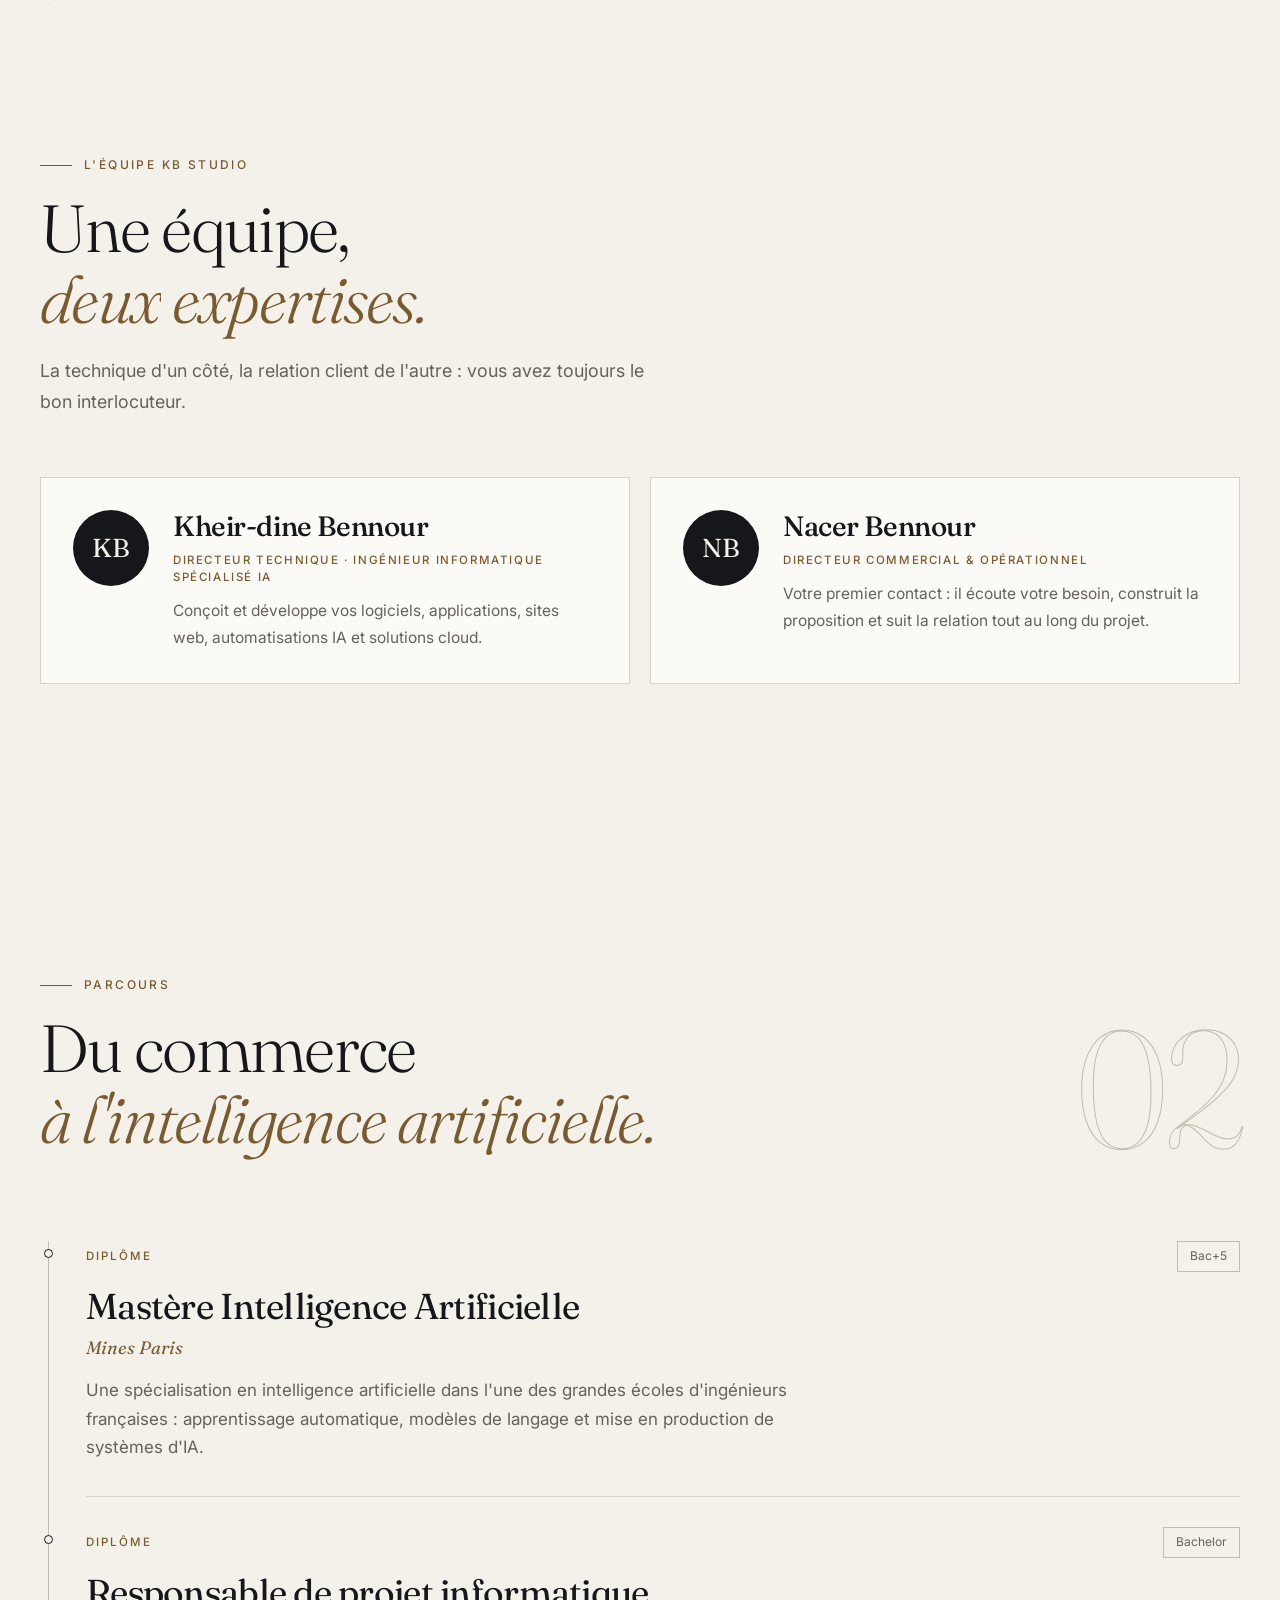
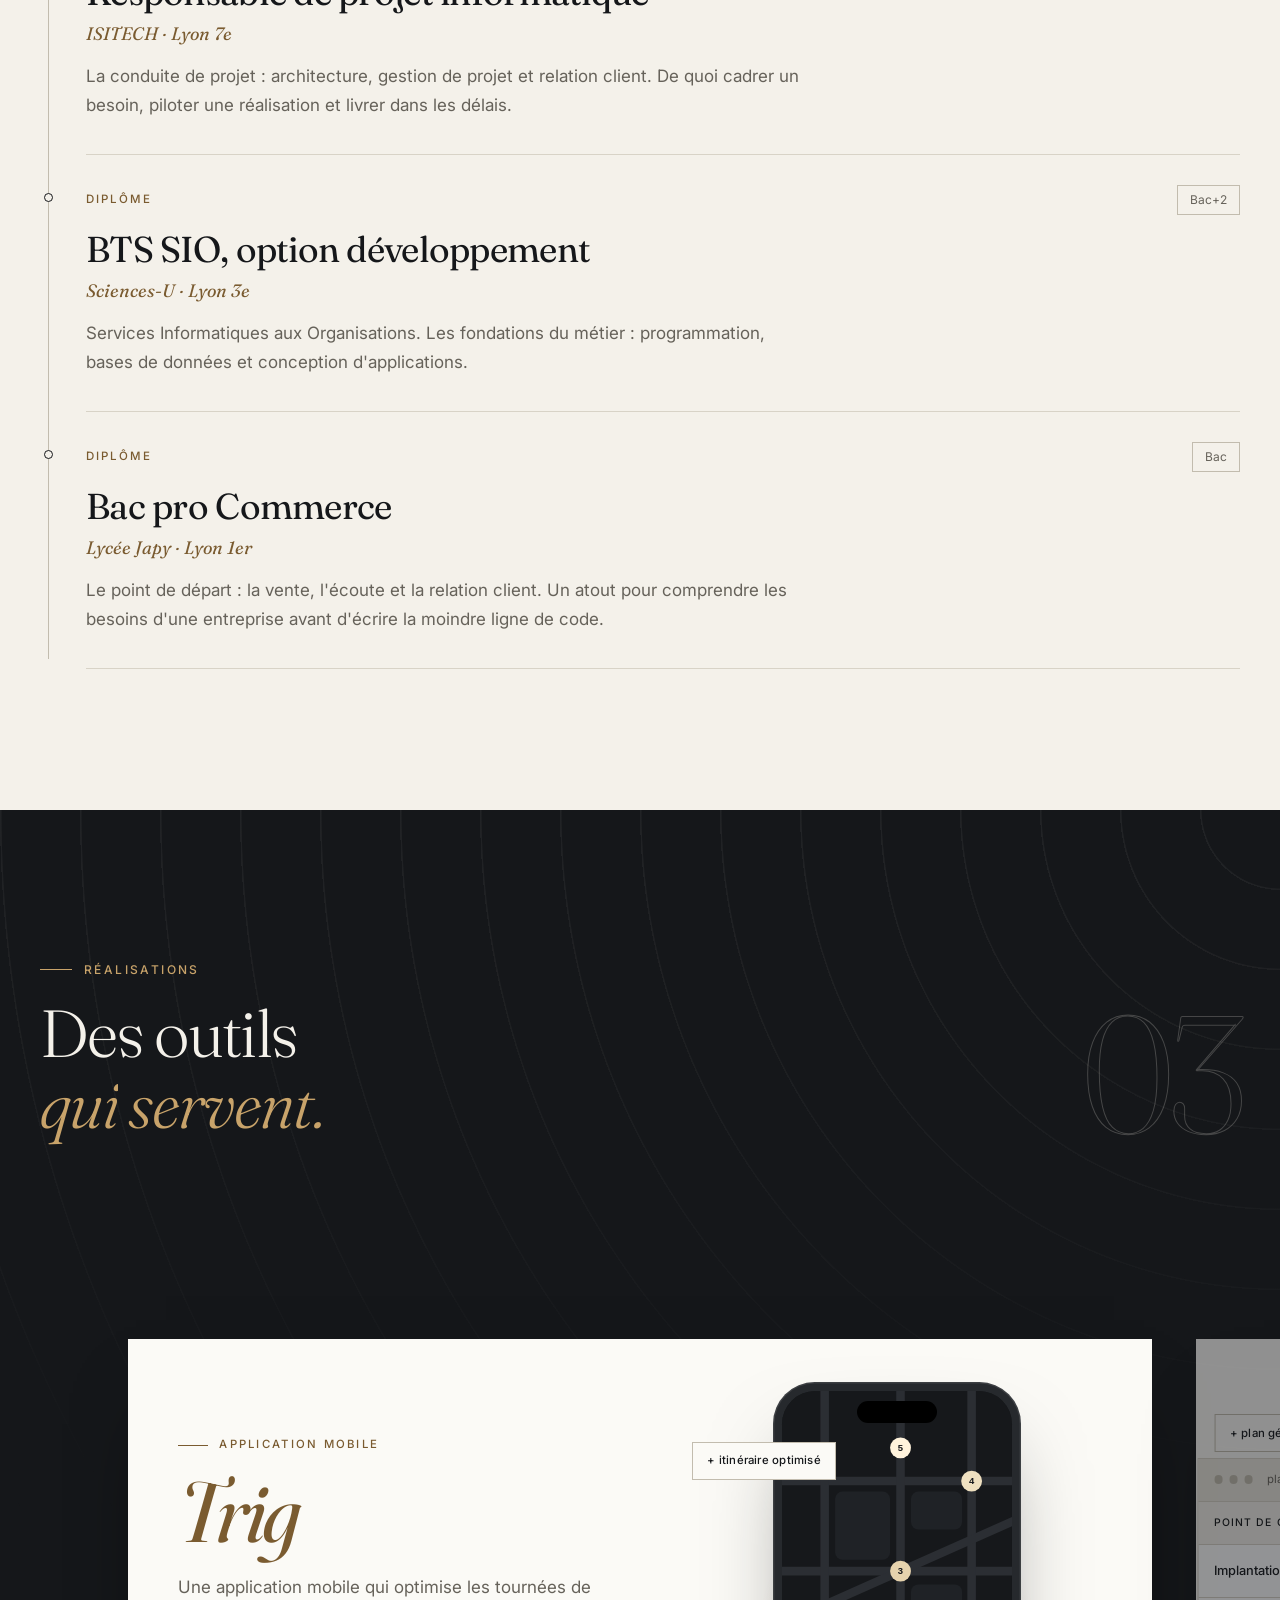
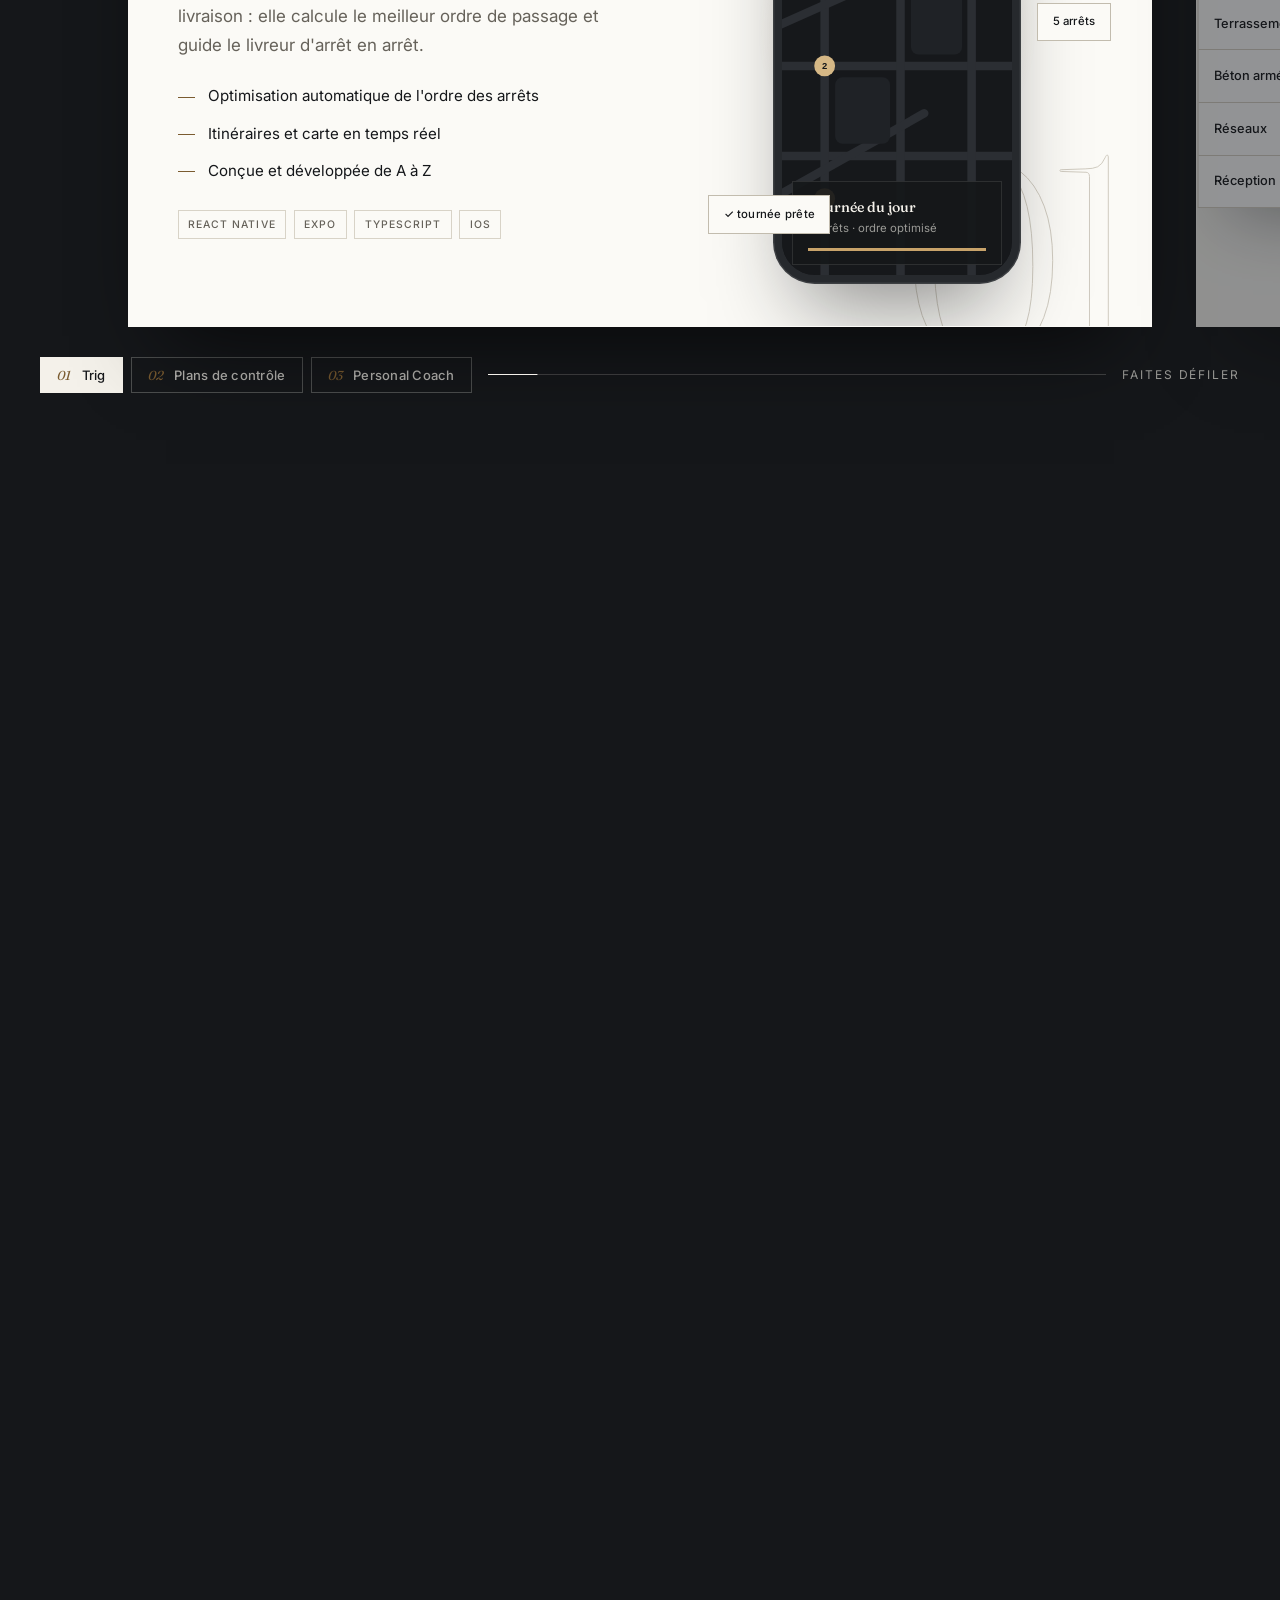
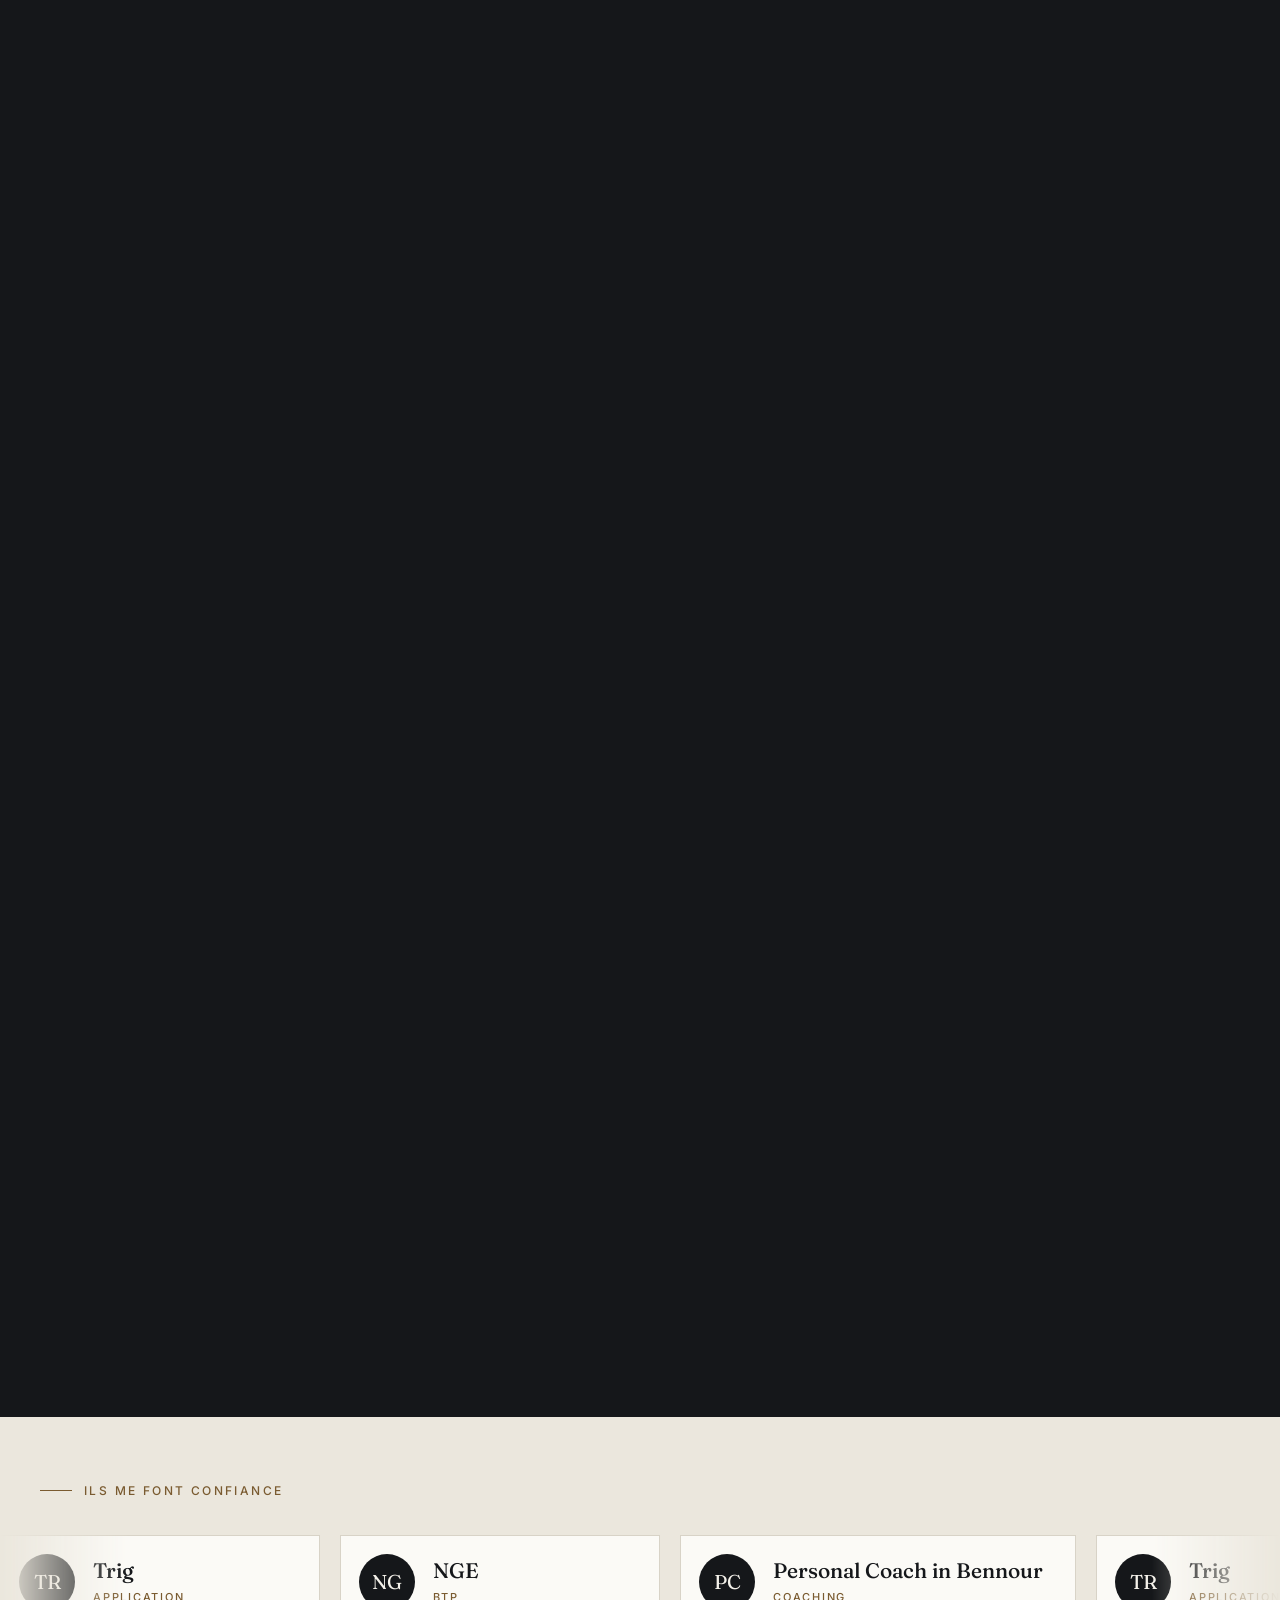
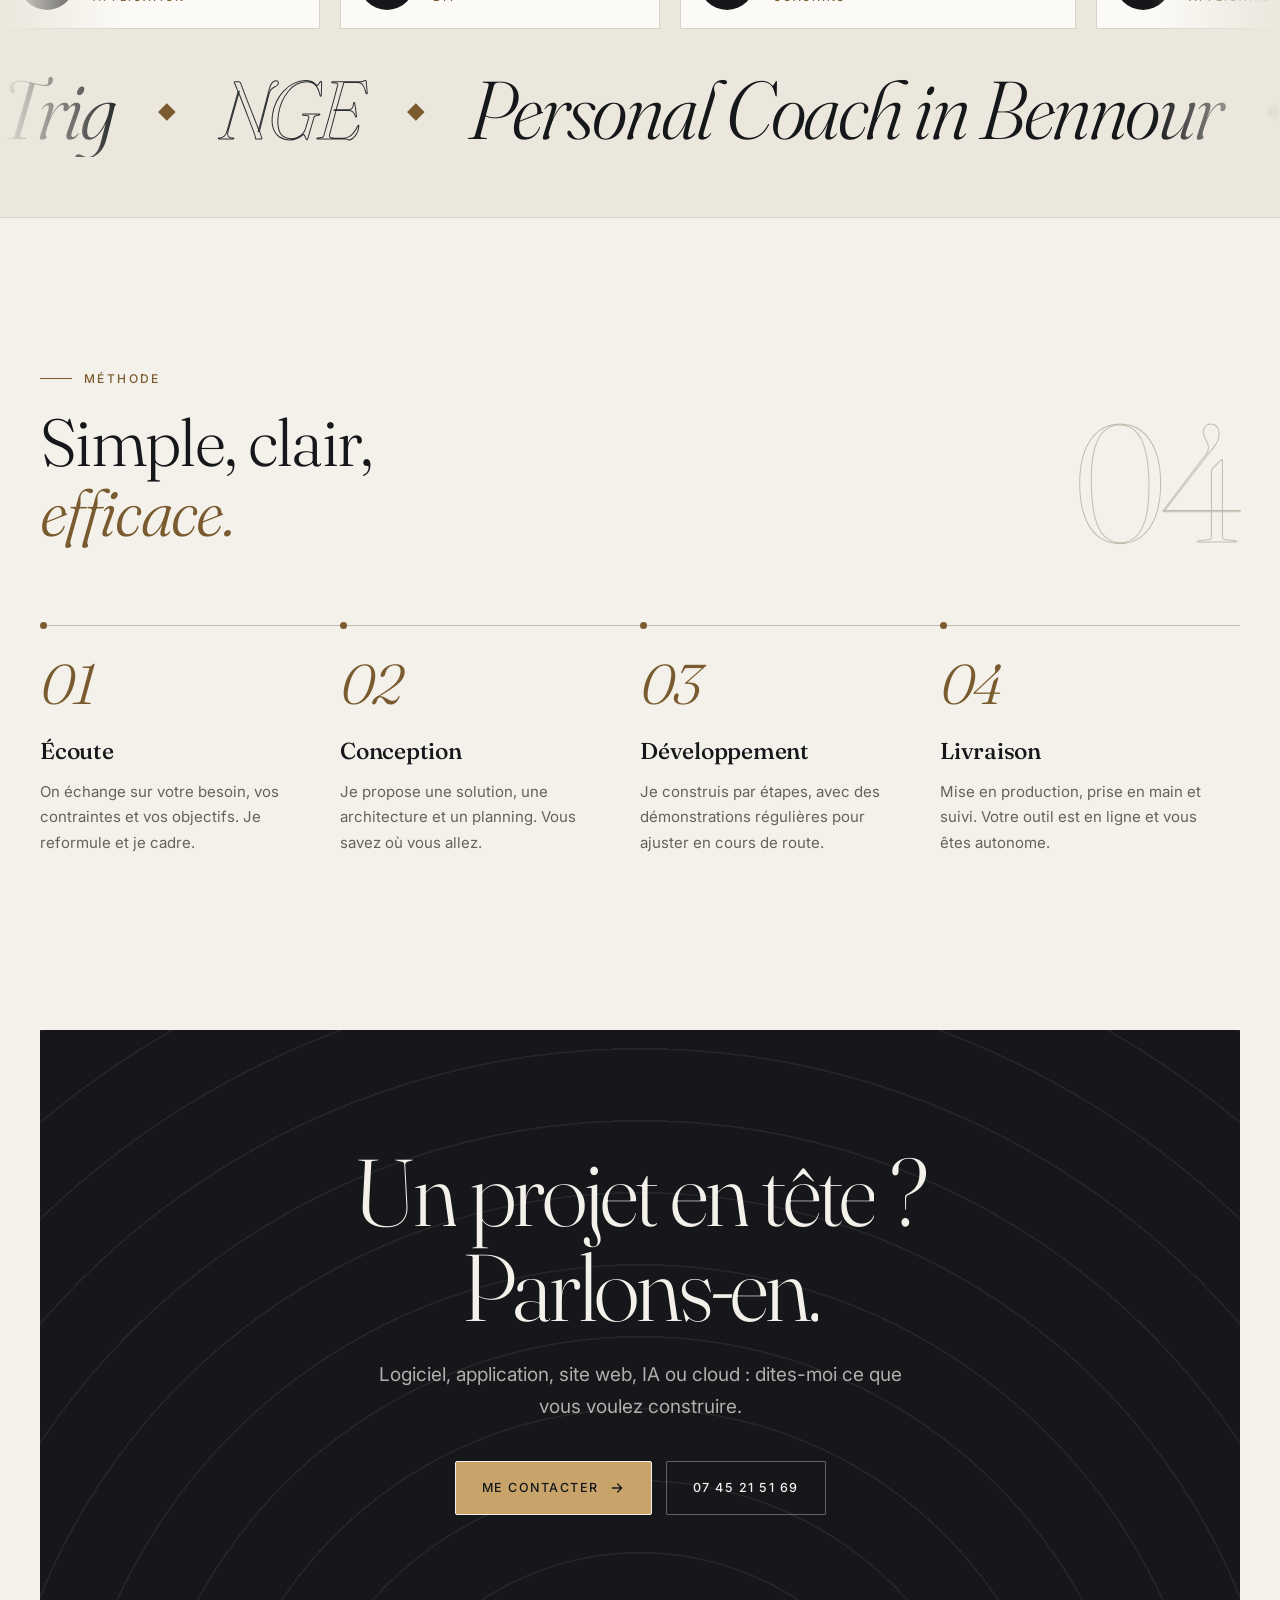
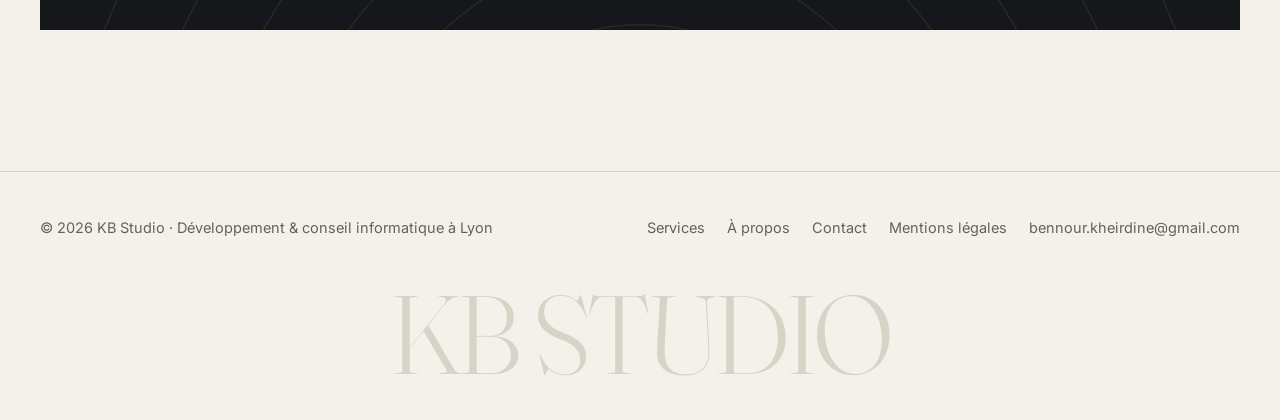
==== commit ef642d7d: "Add files via upload" ====
--- a/index.html
+++ b/index.html
@@ -80,34 +80,17 @@
     ]
   }
   </script>
-  <meta name="theme-color" content="#05060b">
-  <link rel="icon" href="data:image/svg+xml,%3Csvg xmlns='http://www.w3.org/2000/svg' viewBox='0 0 64 64'%3E%3Cdefs%3E%3ClinearGradient id='g' x1='0' y1='0' x2='1' y2='1'%3E%3Cstop stop-color='%238b5cff'/%3E%3Cstop offset='1' stop-color='%232be4f0'/%3E%3C/linearGradient%3E%3C/defs%3E%3Crect width='64' height='64' rx='18' fill='url(%23g)'/%3E%3Ctext x='32' y='42' font-family='Arial' font-weight='800' font-size='26' fill='white' text-anchor='middle'%3EKB%3C/text%3E%3C/svg%3E">
+  <meta name="theme-color" content="#f4f1ea">
+  <link rel="icon" href="data:image/svg+xml,%3Csvg xmlns='http://www.w3.org/2000/svg' viewBox='0 0 64 64'%3E%3Cdefs%3E%3ClinearGradient id='g' x1='0' y1='0' x2='1' y2='1'%3E%3Cstop stop-color='%2315171a'/%3E%3Cstop offset='1' stop-color='%238a6a3d'/%3E%3C/linearGradient%3E%3C/defs%3E%3Crect width='64' height='64' rx='18' fill='url(%23g)'/%3E%3Ctext x='32' y='42' font-family='Arial' font-weight='800' font-size='26' fill='white' text-anchor='middle'%3EKB%3C/text%3E%3C/svg%3E">
   <link rel="preconnect" href="https://fonts.googleapis.com">
   <link rel="preconnect" href="https://fonts.gstatic.com" crossorigin>
-  <link href="https://fonts.googleapis.com/css2?family=Inter:wght@400;500;600&family=JetBrains+Mono:wght@400;500&family=Syne:wght@600;700;800&display=swap" rel="stylesheet">
+  <link href="https://fonts.googleapis.com/css2?family=Inter:wght@400;500;600&family=Fraunces:ital,opsz,wght@0,9..144,300..600;1,9..144,300..600&display=swap" rel="stylesheet">
   <link rel="stylesheet" href="styles.css">
   <script>document.documentElement.classList.add("js");</script>
 </head>
 <body>
 
-  <div class="loader" aria-hidden="true">
-    <div class="loader-inner">
-      <div class="loader-mark">KB</div>
-      <div class="loader-bar"><i></i></div>
-      <div class="loader-count">000</div>
-    </div>
-  </div>
-
-  <div class="backdrop" aria-hidden="true">
-    <div class="blob b1"></div><div class="blob b2"></div><div class="blob b3"></div>
-    <div class="grid-bg"></div>
-  </div>
-  <canvas id="particles" aria-hidden="true"></canvas>
-  <div class="grain" aria-hidden="true"></div>
   <div class="progress" aria-hidden="true"></div>
-  <div class="cursor-ring" aria-hidden="true"></div>
-  <div class="cursor-dot" aria-hidden="true"></div>
-
   <header class="nav">
     <a class="brand" href="#top"><span class="brand-mark">KB</span>KB Studio</a>
     <nav class="nav-links" aria-label="Navigation principale">
@@ -137,8 +120,24 @@
     <!-- ============ HERO ============ -->
     <section class="hero">
       <div class="wrap hero-inner">
-        <div class="orbit" aria-hidden="true"><span></span><span></span><span></span><b></b></div>
-
+        <div class="hero-art" aria-hidden="true">
+          <svg viewBox="0 0 600 600" fill="none" stroke="currentColor" stroke-width="1">
+            <g class="art-ticks">
+              <circle cx="300" cy="300" r="262" stroke-width="14" stroke-dasharray="1.2 21.66"/>
+              <circle cx="300" cy="300" r="262" stroke-width="26" stroke-dasharray="2.4 134.78"/>
+            </g>
+            <circle class="draw" style="--dl:.3s" pathLength="1" cx="300" cy="300" r="290"/>
+            <circle class="draw" style="--dl:.6s" pathLength="1" cx="300" cy="300" r="232"/>
+            <circle class="draw" style="--dl:.9s" pathLength="1" cx="300" cy="300" r="170"/>
+            <circle class="draw" style="--dl:1.2s" pathLength="1" cx="300" cy="300" r="108"/>
+            <rect class="draw" style="--dl:1.5s" pathLength="1" x="196" y="196" width="208" height="208" transform="rotate(45 300 300)"/>
+            <line class="draw" style="--dl:1.1s" pathLength="1" x1="300" y1="4" x2="300" y2="596"/>
+            <line class="draw" style="--dl:1.3s" pathLength="1" x1="4" y1="300" x2="596" y2="300"/>
+            <g class="art-orbit"><circle cx="532" cy="300" r="5" fill="var(--accent)" stroke="none"/></g>
+            <text x="300" y="336" text-anchor="middle" fill="var(--ink)" stroke="none" style="font-family:var(--display);font-size:104px;font-weight:300;font-style:italic;letter-spacing:-0.04em">KB</text>
+          </svg>
+        </div>
+        
         <div class="badge reveal"><i class="pulse"></i>Basé en région lyonnaise · Disponible dans le monde entier</div>
 
         <h1 data-split style="--d:150ms">
@@ -150,10 +149,7 @@
 
         <div class="hero-sub">
           <div>
-            <p class="typed-line reveal" style="--d:700ms">
-              Kheir-dine Bennour, KB Studio.<br>
-              Je crée des <span class="typed" data-words='["logiciels sur mesure.","applications mobiles.","sites web.","automatisations IA.","solutions cloud."]'></span><span class="caret"></span>
-            </p>
+            <p class="typed-line reveal" style="--d:700ms">Kheir-dine Bennour, KB Studio.<br><span>Logiciels, applications, sites web, automatisations IA et cloud.</span></p>
           </div>
           <div class="reveal" style="--d:850ms">
             <p class="hero-desc">Ingénieur informatique spécialisé en IA, basé en région lyonnaise, diplômé d'un Mastère IA de Mines Paris. Je conçois, développe et déploie des outils numériques, à Lyon et à distance partout dans le monde.</p>
@@ -166,8 +162,7 @@
           </div>
         </div>
       </div>
-      <div class="scroll-hint" aria-hidden="true">Défiler<i></i></div>
-    </section>
+      </section>
 
     <!-- ============ BANDEAU ============ -->
     <div class="marquee" aria-hidden="true">
@@ -190,7 +185,7 @@
         </div>
 
         <div class="cards" data-stagger>
-          <article class="card reveal" style="--c:#8b5cff">
+          <article class="card reveal">
             <span class="card-num">01</span>
             <div class="card-icon"><svg viewBox="0 0 24 24"><path d="M8 6l-6 6 6 6"/><path d="M16 6l6 6-6 6"/><path d="M14 4l-4 16"/></svg></div>
             <h3>Création de logiciels</h3>
@@ -199,7 +194,7 @@
             <a class="card-link" href="creation-logiciel-sur-mesure-lyon.html">En savoir plus <span aria-hidden="true">→</span></a>
           </article>
 
-          <article class="card reveal" style="--c:#2be4f0">
+          <article class="card reveal">
             <span class="card-num">02</span>
             <div class="card-icon"><svg viewBox="0 0 24 24"><rect x="6" y="2" width="12" height="20" rx="3"/><path d="M11 18h2"/></svg></div>
             <h3>Applications</h3>
@@ -208,7 +203,7 @@
             <a class="card-link" href="developpement-application-mobile-lyon.html">En savoir plus <span aria-hidden="true">→</span></a>
           </article>
 
-          <article class="card reveal" style="--c:#ff4fd0">
+          <article class="card reveal">
             <span class="card-num">03</span>
             <div class="card-icon"><svg viewBox="0 0 24 24"><circle cx="12" cy="12" r="10"/><path d="M2 12h20"/><path d="M12 2c3 3.5 3 16.500 0 20c-3-3.500-3-16.500 0-20"/></svg></div>
             <h3>Sites web</h3>
@@ -217,7 +212,7 @@
             <a class="card-link" href="creation-site-web-lyon.html">En savoir plus <span aria-hidden="true">→</span></a>
           </article>
 
-          <article class="card reveal" style="--c:#b6ff5c">
+          <article class="card reveal">
             <span class="card-num">04</span>
             <div class="card-icon"><svg viewBox="0 0 24 24"><path d="M12 3l1.900 5.100L19 10l-5.100 1.900L12 17l-1.900-5.100L5 10l5.100-1.900z"/><path d="M19 15l.8 2.200L22 18l-2.200.8L19 21l-.8-2.200L16 18l2.200-.8z"/></svg></div>
             <h3>Automatisation IA</h3>
@@ -226,7 +221,7 @@
             <a class="card-link" href="automatisation-ia-lyon.html">En savoir plus <span aria-hidden="true">→</span></a>
           </article>
 
-          <article class="card reveal" style="--c:#4f7dff">
+          <article class="card reveal">
             <span class="card-num">05</span>
             <div class="card-icon"><svg viewBox="0 0 24 24"><path d="M7 18a5 5 0 01-.5-9.970A6 6 0 0118 9a4.500 4.500 0 01-.5 9z"/><path d="M12 12v5"/><path d="M10 14l2-2 2 2"/></svg></div>
             <h3>Solutions cloud</h3>
@@ -235,7 +230,7 @@
             <a class="card-link" href="solutions-cloud-lyon.html">En savoir plus <span aria-hidden="true">→</span></a>
           </article>
 
-          <article class="card reveal" style="--c:#ffb84f">
+          <article class="card reveal">
             <span class="card-num">06</span>
             <div class="card-icon"><svg viewBox="0 0 24 24"><path d="M9 18h6"/><path d="M10 21h4"/><path d="M12 3a6 6 0 00-4 10.500c.7.7 1 1.500 1 2.500h6c0-1 .3-1.800 1-2.500A6 6 0 0012 3z"/></svg></div>
             <h3>Conseil informatique</h3>
@@ -265,28 +260,16 @@
             </div>
           </div>
 
-          <div class="terminal reveal" aria-label="Profil présenté sous forme de code">
-            <div class="term-bar"><i></i><i></i><i></i><span>profil.ts</span></div>
-            <div class="term-body">
-<div><span class="c">// Qui suis-je ?</span></div>
-<div><span class="k">const</span> <span class="v">kheirdine</span> <span class="p">=</span> {</div>
-<div>  nom<span class="p">:</span> <span class="s">"Kheir-dine Bennour"</span>,</div>
-<div>  titre<span class="p">:</span> <span class="s">"Ingénieur informatique · IA"</span>,</div>
-<div>  entreprise<span class="p">:</span> <span class="s">"KB Studio"</span>,</div>
-<div>  diplomes<span class="p">:</span> [</div>
-<div>    <span class="s">"Mastère IA · Mines Paris"</span>,</div>
-<div>    <span class="s">"Bachelor Resp. de projet informatique"</span>,</div>
-<div>    <span class="s">"BTS SIO · option développement"</span>,</div>
-<div>    <span class="s">"Bac pro Commerce"</span>,</div>
-<div>  ],</div>
-<div>  expertises<span class="p">:</span> [<span class="s">"Logiciel"</span>, <span class="s">"Mobile"</span>, <span class="s">"Web"</span>,</div>
-<div>               <span class="s">"IA"</span>, <span class="s">"Cloud"</span>, <span class="s">"Conseil"</span>],</div>
-<div>  disponible<span class="p">:</span> <span class="n">true</span>,</div>
-<div>};</div>
-<div> </div>
-<div><span class="v">kheirdine</span>.<span class="k">construire</span>(<span class="s">"votre projet"</span>); <span class="c">// 🚀</span></div>
-            </div>
-          </div>
+          <aside class="profile reveal" aria-label="Profil">
+            <h3>Profil</h3>
+            <dl>
+              <dt>Nom</dt><dd>Kheir-dine Bennour</dd>
+              <dt>Fonction</dt><dd>Directeur technique · Ingénieur informatique spécialisé IA</dd>
+              <dt>Formation</dt><dd>Mastère Intelligence Artificielle, Mines Paris<br>Bachelor Responsable de projet informatique, ISITECH<br>BTS SIO option développement, Sciences-U<br>Bac pro Commerce, Lycée Japy</dd>
+              <dt>Expertises</dt><dd>Logiciel · Mobile · Web · IA · Cloud · Conseil</dd>
+              <dt>Zone</dt><dd>Région lyonnaise, et à distance dans le monde entier</dd>
+            </dl>
+          </aside>
         </div>
       </div>
     </section>
@@ -299,7 +282,7 @@
         <p class="lead reveal">La technique d'un côté, la relation client de l'autre : vous avez toujours le bon interlocuteur.</p>
 
         <div class="team" data-stagger>
-          <article class="member reveal" style="--c:#8b5cff">
+          <article class="member reveal">
             <div class="avatar">KB</div>
             <div>
               <h3>Kheir-dine Bennour</h3>
@@ -308,7 +291,7 @@
             </div>
           </article>
 
-          <article class="member reveal" style="--c:#2be4f0">
+          <article class="member reveal">
             <div class="avatar">NB</div>
             <div>
               <h3>Nacer Bennour</h3>
@@ -379,7 +362,7 @@
         <div class="hs" id="hs">
         <div class="hs-pin">
         <div class="hs-track">
-        <div class="project hs-card" style="--a:#8b5cff;--b:#2be4f0">
+        <div class="project hs-card">
           <span class="hs-ghost" aria-hidden="true">01</span>
           <div>
             <span class="eyebrow">Application mobile</span>
@@ -402,26 +385,26 @@
                 <svg viewBox="0 0 242 510" preserveAspectRatio="xMidYMid slice">
                   <defs>
                     <linearGradient id="rg" x1="0" y1="0" x2="1" y2="1">
-                      <stop stop-color="#8b5cff"/><stop offset=".5" stop-color="#2be4f0"/><stop offset="1" stop-color="#ff4fd0"/>
+                      <stop stop-color="#c8a36a"/><stop offset=".5" stop-color="#e6d3ad"/><stop offset="1" stop-color="#fff3dc"/>
                     </linearGradient>
                   </defs>
-                  <rect width="242" height="510" fill="#0b1020"/>
-                  <g stroke="#1b2440" stroke-width="9" stroke-linecap="round" fill="none">
+                  <rect width="242" height="510" fill="#16181b"/>
+                  <g stroke="#2b2e33" stroke-width="9" stroke-linecap="round" fill="none">
                     <path d="M-10 95h270M-10 190h270M-10 290h270M-10 385h270"/>
                     <path d="M45-10v530M125-10v530M200-10v530"/>
                     <path d="M-10 250L260 130M-10 430L150 340"/>
                   </g>
-                  <g fill="#111935">
+                  <g fill="#1f2226">
                     <rect x="56" y="106" width="58" height="72" rx="8"/><rect x="136" y="204" width="54" height="74" rx="8"/>
                     <rect x="56" y="302" width="58" height="70" rx="8"/><rect x="136" y="106" width="54" height="40" rx="8"/>
                   </g>
                   <path class="route" d="M45 430V290H125V190H200V95H125V60" fill="none" stroke="url(#rg)" stroke-width="5" stroke-linecap="round" stroke-linejoin="round"/>
                   <g font-family="Arial" font-size="10" font-weight="700" text-anchor="middle">
-                    <g class="stop" style="--t:0s"><circle cx="45" cy="430" r="11" fill="#8b5cff"/><text x="45" y="433.500" fill="#fff">1</text></g>
-                    <g class="stop" style="--t:.5s"><circle cx="45" cy="290" r="11" fill="#6f7dff"/><text x="45" y="293.500" fill="#fff">2</text></g>
-                    <g class="stop" style="--t:1.1s"><circle cx="125" cy="190" r="11" fill="#2be4f0"/><text x="125" y="193.500" fill="#04121a">3</text></g>
-                    <g class="stop" style="--t:1.7s"><circle cx="200" cy="95" r="11" fill="#7fb0f8"/><text x="200" y="98.500" fill="#04121a">4</text></g>
-                    <g class="stop" style="--t:2.3s"><circle cx="125" cy="60" r="11" fill="#ff4fd0"/><text x="125" y="63.500" fill="#fff">5</text></g>
+                    <g class="stop" style="--t:0s"><circle cx="45" cy="430" r="11" fill="#c8a36a"/><text x="45" y="433.500" fill="#15171a">1</text></g>
+                    <g class="stop" style="--t:.5s"><circle cx="45" cy="290" r="11" fill="#d6b886"/><text x="45" y="293.500" fill="#15171a">2</text></g>
+                    <g class="stop" style="--t:1.1s"><circle cx="125" cy="190" r="11" fill="#e6d3ad"/><text x="125" y="193.500" fill="#15171a">3</text></g>
+                    <g class="stop" style="--t:1.7s"><circle cx="200" cy="95" r="11" fill="#efe0c0"/><text x="200" y="98.500" fill="#15171a">4</text></g>
+                    <g class="stop" style="--t:2.3s"><circle cx="125" cy="60" r="11" fill="#fff3dc"/><text x="125" y="63.500" fill="#15171a">5</text></g>
                   </g>
                 </svg>
                 <div class="sheet">
@@ -434,7 +417,7 @@
           </div>
         </div>
 
-        <div class="project alt hs-card" style="--a:#b6ff5c;--b:#4f7dff">
+        <div class="project alt hs-card">
           <span class="hs-ghost" aria-hidden="true">02</span>
           <div>
             <span class="eyebrow">Logiciel Excel · BTP</span>
@@ -463,7 +446,7 @@
           </div>
         </div>
 
-        <div class="project hs-card" style="--a:#ff4fd0;--b:#8b5cff">
+        <div class="project hs-card">
           <span class="hs-ghost" aria-hidden="true">03</span>
           <div>
             <span class="eyebrow">Application interne · Coaching</span>
@@ -505,7 +488,13 @@
         </div>
         </div>
 
-        <div class="trust reveal">
+        
+      </div>
+    </section>
+
+    <!-- ============ CLIENTS ============ -->
+    <section id="clients" class="trust-section" style="padding:0">
+      <div class="trust reveal">
           <div class="trust-head">
             <span class="eyebrow">Ils me font confiance</span>
           </div>
@@ -513,9 +502,9 @@
           <div class="mq mq-cards" style="--dur:38s">
             <div class="mq-track">
               <div class="mq-set">
-                <div class="client-card" style="--c:#8b5cff"><i class="client-mono">TR</i><div><b>Trig</b><small>Application</small></div></div>
-                <div class="client-card" style="--c:#2be4f0"><i class="client-mono">NG</i><div><b>NGE</b><small>BTP</small></div></div>
-                <div class="client-card" style="--c:#b6ff5c"><i class="client-mono">PC</i><div><b>Personal Coach in Bennour</b><small>Coaching</small></div></div>
+                <div class="client-card"><i class="client-mono">TR</i><div><b>Trig</b><small>Application</small></div></div>
+                <div class="client-card"><i class="client-mono">NG</i><div><b>NGE</b><small>BTP</small></div></div>
+                <div class="client-card"><i class="client-mono">PC</i><div><b>Personal Coach in Bennour</b><small>Coaching</small></div></div>
               </div>
             </div>
           </div>
@@ -530,7 +519,6 @@
             </div>
           </div>
         </div>
-      </div>
     </section>
 
     <!-- ============ MÉTHODE ============ -->
--- a/styles.css
+++ b/styles.css
@@ -1,151 +1,77 @@
 /* ==========================================================
-   Kheir-dine Bennour — Portfolio
+   KB Studio — design épuré : ivoire, encre, bronze
    ========================================================== */
 :root {
-  --bg: #05060b;
-  --bg-2: #0a0c15;
-  --panel: rgba(255, 255, 255, 0.035);
-  --panel-2: rgba(255, 255, 255, 0.06);
-  --line: rgba(255, 255, 255, 0.09);
-  --line-2: rgba(255, 255, 255, 0.16);
-  --text: #f3f4fa;
-  --muted: #9aa0b8;
-  --dim: #666c85;
-  --violet: #8b5cff;
-  --blue: #4f7dff;
-  --cyan: #2be4f0;
-  --pink: #ff4fd0;
-  --lime: #b6ff5c;
-  --grad: linear-gradient(100deg, #8b5cff 0%, #4f7dff 30%, #2be4f0 60%, #ff4fd0 100%);
-  --display: "Syne", "Segoe UI", system-ui, sans-serif;
+  --bg: #f4f1ea;
+  --bg-2: #ebe7dd;
+  --paper: #fbfaf6;
+  --ink: #15171a;
+  --ink-2: #2c2f34;
+  --muted: #66625a;
+  --dim: #9a958a;
+  --line: #d8d3c7;
+  --line-2: #c2bcae;
+  --accent: #7a5b30;
+  --accent-2: #c8a36a;
+  --night: #15171a;
+  --ok: #2f6b4f;
+  --display: "Fraunces", Georgia, "Times New Roman", serif;
   --body: "Inter", "Segoe UI", system-ui, sans-serif;
-  --mono: "JetBrains Mono", ui-monospace, Consolas, monospace;
+  --mono: "Inter", "Segoe UI", system-ui, sans-serif;
   --ease: cubic-bezier(0.16, 1, 0.3, 1);
   --wrap: 1200px;
 }
 
-*,
-*::before,
-*::after { box-sizing: border-box; }
-
+*, *::before, *::after { box-sizing: border-box; }
 html { scroll-behavior: smooth; -webkit-text-size-adjust: 100%; overflow-x: clip; }
+body {
+  margin: 0; background: var(--bg); color: var(--ink);
+  font-family: var(--body); font-size: 17px; line-height: 1.7;
+  overflow-x: clip; -webkit-font-smoothing: antialiased; text-rendering: optimizeLegibility;
+}
 main, footer { overflow-x: clip; }
-
-body {
-  margin: 0;
-  background: var(--bg);
-  color: var(--text);
-  font-family: var(--body);
-  font-size: 17px;
-  line-height: 1.65;
-  overflow-x: clip;
-  -webkit-font-smoothing: antialiased;
-}
-
 h1, h2, h3, p { margin: 0; }
 a { color: inherit; text-decoration: none; }
 button { font: inherit; color: inherit; background: none; border: 0; cursor: pointer; }
-img, svg, canvas { display: block; max-width: 100%; }
-::selection { background: var(--violet); color: #fff; }
-
+img, svg { display: block; max-width: 100%; }
+::selection { background: var(--ink); color: var(--bg); }
 ::-webkit-scrollbar { width: 10px; }
 ::-webkit-scrollbar-track { background: var(--bg); }
-::-webkit-scrollbar-thumb { background: linear-gradient(var(--violet), var(--cyan)); border-radius: 10px; }
-
+::-webkit-scrollbar-thumb { background: var(--line-2); }
 .wrap { width: min(var(--wrap), 100% - 48px); margin-inline: auto; }
-
-/* ---------- Fond : aurores, grille, grain ---------- */
-.backdrop { position: fixed; inset: 0; z-index: -2; overflow: hidden; pointer-events: none; }
-.blob { position: absolute; border-radius: 50%; filter: blur(110px); opacity: 0.5; will-change: transform; }
-.blob.b1 { width: 620px; height: 620px; background: #6a3dff; top: -220px; left: -160px; animation: drift1 22s ease-in-out infinite alternate; }
-.blob.b2 { width: 560px; height: 560px; background: #0fb8d8; top: 20%; right: -220px; opacity: 0.32; animation: drift2 26s ease-in-out infinite alternate; }
-.blob.b3 { width: 520px; height: 520px; background: #ff3fc4; bottom: -260px; left: 28%; opacity: 0.22; animation: drift3 30s ease-in-out infinite alternate; }
-@keyframes drift1 { to { transform: translate(180px, 140px) scale(1.2); } }
-@keyframes drift2 { to { transform: translate(-220px, 160px) scale(0.85); } }
-@keyframes drift3 { to { transform: translate(140px, -200px) scale(1.25); } }
-
-.grid-bg {
-  position: absolute; inset: 0;
-  background-image:
-    linear-gradient(rgba(255, 255, 255, 0.035) 1px, transparent 1px),
-    linear-gradient(90deg, rgba(255, 255, 255, 0.035) 1px, transparent 1px);
-  background-size: 64px 64px;
-  mask-image: radial-gradient(ellipse 80% 60% at 50% 30%, #000 20%, transparent 75%);
-  -webkit-mask-image: radial-gradient(ellipse 80% 60% at 50% 30%, #000 20%, transparent 75%);
-}
-.grain {
-  position: fixed; inset: 0; z-index: 90; pointer-events: none; opacity: 0.07; mix-blend-mode: overlay;
-  background-image: url("data:image/svg+xml,%3Csvg xmlns='http://www.w3.org/2000/svg' width='220' height='220'%3E%3Cfilter id='n'%3E%3CfeTurbulence type='fractalNoise' baseFrequency='.9' numOctaves='2' stitchTiles='stitch'/%3E%3C/filter%3E%3Crect width='100%25' height='100%25' filter='url(%23n)'/%3E%3C/svg%3E");
-}
-#particles { position: fixed; inset: 0; z-index: -1; width: 100%; height: 100%; pointer-events: none; }
-
-/* ---------- Chargement ---------- */
-.loader {
-  position: fixed; inset: 0; z-index: 200; background: var(--bg);
-  display: grid; place-items: center;
-  transition: transform 0.9s var(--ease), border-radius 0.9s var(--ease);
-}
-.loader.done { transform: translateY(-101%); border-radius: 0 0 50% 50% / 0 0 12% 12%; }
-.loader-inner { text-align: center; }
-.loader-mark {
-  font-family: var(--display); font-weight: 800; font-size: clamp(64px, 12vw, 130px); letter-spacing: -0.04em; line-height: 1;
-  background: var(--grad); background-size: 200% 100%; -webkit-background-clip: text; background-clip: text; color: transparent;
-  animation: shine 2s linear infinite;
-}
-.loader-bar { width: 220px; height: 2px; background: var(--line); margin: 22px auto 12px; overflow: hidden; border-radius: 2px; }
-.loader-bar i { display: block; height: 100%; width: 0; background: var(--grad); }
-.loader-count { font-family: var(--mono); font-size: 13px; color: var(--muted); letter-spacing: 0.2em; }
-html:not(.js) .loader { display: none; }
-
-/* ---------- Barre de progression + curseur ---------- */
-.progress { position: fixed; top: 0; left: 0; height: 3px; width: 100%; transform-origin: 0 50%; transform: scaleX(0); background: var(--grad); z-index: 120; }
-.cursor-dot, .cursor-ring { position: fixed; top: 0; left: 0; z-index: 150; pointer-events: none; border-radius: 50%; opacity: 0; }
-.cursor-dot { width: 6px; height: 6px; margin: -3px 0 0 -3px; background: #fff; }
-.cursor-ring {
-  width: 38px; height: 38px; margin: -19px 0 0 -19px; border: 1px solid rgba(255, 255, 255, 0.5);
-  transition: width 0.3s var(--ease), height 0.3s var(--ease), margin 0.3s var(--ease), background 0.3s, border-color 0.3s;
-}
-.cursor-ring.hover { width: 68px; height: 68px; margin: -34px 0 0 -34px; background: rgba(139, 92, 255, 0.18); border-color: rgba(139, 92, 255, 0.8); }
-body.has-cursor .cursor-dot, body.has-cursor .cursor-ring { opacity: 1; }
-@media (hover: none), (pointer: coarse) { .cursor-dot, .cursor-ring { display: none; } }
+.sr-only { position: absolute; width: 1px; height: 1px; padding: 0; margin: -1px; overflow: hidden; clip: rect(0, 0, 0, 0); white-space: nowrap; border: 0; }
+
+/* Anciens effets désactivés */
+.cursor-dot, .cursor-ring, .grain, .backdrop, #particles, .orbit, .scroll-hint, .loader { display: none !important; }
+
+.progress { position: fixed; top: 0; left: 0; height: 2px; width: 100%; transform-origin: 0 50%; transform: scaleX(0); background: var(--ink); z-index: 120; }
 
 /* ---------- Navigation ---------- */
 .nav {
-  position: fixed; top: 18px; left: 50%; z-index: 100; transform: translateX(-50%);
-  width: min(1100px, 100% - 32px);
+  position: fixed; top: 0; left: 0; right: 0; z-index: 100;
   display: flex; align-items: center; justify-content: space-between; gap: 16px;
-  padding: 10px 12px 10px 20px; border-radius: 999px;
-  background: rgba(10, 12, 21, 0.55); border: 1px solid var(--line);
-  backdrop-filter: blur(18px) saturate(160%); -webkit-backdrop-filter: blur(18px) saturate(160%);
-  transition: transform 0.5s var(--ease), background 0.3s;
-}
-.nav.hide { transform: translate(-50%, -140%); }
-.brand { display: flex; align-items: center; gap: 12px; font-family: var(--display); font-weight: 700; font-size: 17px; letter-spacing: -0.01em; }
-.brand-mark {
-  width: 36px; height: 36px; border-radius: 11px; display: grid; place-items: center;
-  font-size: 14px; font-weight: 800; color: #fff; background: var(--grad); background-size: 220% 220%;
-  animation: gradmove 6s ease infinite; box-shadow: 0 6px 24px rgba(139, 92, 255, 0.45);
-}
-@keyframes gradmove { 0%, 100% { background-position: 0% 50%; } 50% { background-position: 100% 50%; } }
+  padding: 14px max(24px, calc((100vw - var(--wrap)) / 2));
+  background: rgba(244, 241, 234, 0.9); backdrop-filter: blur(14px); -webkit-backdrop-filter: blur(14px);
+  border-bottom: 1px solid var(--line); transition: transform 0.5s var(--ease);
+}
+.nav.hide { transform: translateY(-110%); }
+.brand { display: flex; align-items: center; gap: 12px; font-family: var(--display); font-weight: 500; font-size: 20px; letter-spacing: -0.01em; }
+.brand-mark { width: 34px; height: 34px; border-radius: 2px; display: grid; place-items: center; background: var(--ink); color: var(--bg); font-family: var(--display); font-weight: 500; font-size: 15px; letter-spacing: 0; }
 .nav-links { display: flex; align-items: center; gap: 4px; }
-.nav-links a { position: relative; padding: 9px 15px; font-size: 14.5px; color: var(--muted); border-radius: 999px; transition: color 0.25s, background 0.25s; }
-.nav-links a:hover, .nav-links a.active { color: var(--text); background: var(--panel-2); }
+.nav-links a { position: relative; padding: 8px 14px; font-size: 13.5px; letter-spacing: 0.02em; color: var(--muted); transition: color 0.3s; }
+.nav-links a::after { content: ""; position: absolute; left: 14px; right: 14px; bottom: 2px; height: 1px; background: var(--ink); transform: scaleX(0); transform-origin: left; transition: transform 0.5s var(--ease); }
+.nav-links a:hover, .nav-links a.active { color: var(--ink); }
+.nav-links a:hover::after, .nav-links a.active::after { transform: scaleX(1); }
 .nav-cta { display: flex; align-items: center; gap: 10px; }
-.burger { display: none; width: 44px; height: 44px; border-radius: 50%; background: var(--panel-2); position: relative; }
-.burger i { position: absolute; left: 13px; right: 13px; height: 2px; background: #fff; border-radius: 2px; transition: transform 0.35s var(--ease), top 0.35s var(--ease); }
-.burger i:nth-child(1) { top: 17px; }
+.burger { display: none; width: 44px; height: 44px; position: relative; border: 1px solid var(--line-2); border-radius: 2px; }
+.burger i { position: absolute; left: 12px; right: 12px; height: 1px; background: var(--ink); transition: transform 0.35s var(--ease), top 0.35s var(--ease); }
+.burger i:nth-child(1) { top: 18px; }
 .burger i:nth-child(2) { top: 25px; }
 body.menu-open .burger i:nth-child(1) { top: 21px; transform: rotate(45deg); }
 body.menu-open .burger i:nth-child(2) { top: 21px; transform: rotate(-45deg); }
-
-.mobile-menu {
-  position: fixed; inset: 0; z-index: 95; background: rgba(5, 6, 11, 0.94);
-  backdrop-filter: blur(20px); -webkit-backdrop-filter: blur(20px);
-  display: flex; flex-direction: column; justify-content: center; gap: 6px; padding: 32px;
-  opacity: 0; visibility: hidden; transition: opacity 0.4s, visibility 0.4s;
-}
+.mobile-menu { position: fixed; inset: 0; z-index: 95; background: var(--bg); display: flex; flex-direction: column; justify-content: center; gap: 4px; padding: 32px; opacity: 0; visibility: hidden; transition: opacity 0.4s, visibility 0.4s; }
 body.menu-open .mobile-menu { opacity: 1; visibility: visible; }
-.mobile-menu a { font-family: var(--display); font-weight: 700; font-size: clamp(34px, 9vw, 54px); letter-spacing: -0.03em; line-height: 1.25; transform: translateY(24px); opacity: 0; transition: transform 0.6s var(--ease), opacity 0.6s; }
+.mobile-menu a { font-family: var(--display); font-weight: 400; font-size: clamp(34px, 9vw, 50px); letter-spacing: -0.02em; line-height: 1.25; transform: translateY(20px); opacity: 0; transition: transform 0.6s var(--ease), opacity 0.6s; }
 body.menu-open .mobile-menu a { transform: none; opacity: 1; }
 body.menu-open .mobile-menu a:nth-child(2) { transition-delay: 0.05s; }
 body.menu-open .mobile-menu a:nth-child(3) { transition-delay: 0.1s; }
@@ -153,440 +79,436 @@
 body.menu-open .mobile-menu a:nth-child(5) { transition-delay: 0.2s; }
 
 /* ---------- Boutons ---------- */
-.btn {
-  position: relative; display: inline-flex; align-items: center; gap: 10px; isolation: isolate;
-  padding: 15px 26px; border-radius: 999px; font-weight: 600; font-size: 15.5px; white-space: nowrap;
-  transition: transform 0.35s var(--ease), box-shadow 0.35s, background 0.3s, border-color 0.3s; will-change: transform;
-}
-.btn svg { width: 18px; height: 18px; transition: transform 0.35s var(--ease); }
+.btn { display: inline-flex; align-items: center; gap: 10px; padding: 15px 26px; border-radius: 2px; border: 1px solid transparent; font-weight: 500; font-size: 12.5px; letter-spacing: 0.12em; text-transform: uppercase; white-space: nowrap; transition: background 0.35s, color 0.35s, border-color 0.35s, transform 0.4s var(--ease); }
+.btn svg { width: 16px; height: 16px; transition: transform 0.4s var(--ease); }
 .btn:hover svg { transform: translateX(4px); }
-.btn-primary { color: #fff; background: var(--grad); background-size: 200% 100%; animation: shine 5s linear infinite; box-shadow: 0 10px 40px rgba(111, 80, 255, 0.45), inset 0 1px 0 rgba(255, 255, 255, 0.35); }
-.btn-primary:hover { box-shadow: 0 16px 60px rgba(79, 125, 255, 0.65), inset 0 1px 0 rgba(255, 255, 255, 0.35); }
-.btn-ghost { border: 1px solid var(--line-2); background: var(--panel); }
-.btn-ghost:hover { background: var(--panel-2); border-color: rgba(255, 255, 255, 0.35); }
-.btn-sm { padding: 11px 20px; font-size: 14.5px; }
-@keyframes shine { to { background-position: -200% 0; } }
+.btn-primary { background: var(--ink); color: var(--bg); border-color: var(--ink); }
+.btn-primary:hover { background: var(--accent); border-color: var(--accent); }
+.btn-ghost { color: var(--ink); border-color: var(--line-2); }
+.btn-ghost:hover { background: var(--ink); color: var(--bg); border-color: var(--ink); }
+.btn-sm { padding: 11px 18px; font-size: 11.5px; }
 
 /* ---------- Texte ---------- */
-.grad, .grad .wi {
-  background: var(--grad); background-size: 200% 100%;
-  -webkit-background-clip: text; background-clip: text; color: transparent;
-  animation: shine 7s linear infinite;
-}
-.eyebrow { display: inline-flex; align-items: center; gap: 10px; font-family: var(--mono); font-size: 12.5px; letter-spacing: 0.22em; text-transform: uppercase; color: var(--cyan); }
-.eyebrow::before { content: ""; width: 28px; height: 1px; background: currentColor; }
-.title { font-family: var(--display); font-weight: 800; font-size: clamp(36px, 5.6vw, 72px); line-height: 1.04; letter-spacing: -0.035em; margin-top: 18px; }
-.lead { color: var(--muted); font-size: clamp(17px, 1.5vw, 19.5px); max-width: 620px; margin-top: 22px; }
-
-.w { display: inline-block; overflow: hidden; vertical-align: top; padding-bottom: 0.12em; margin-bottom: -0.12em; }
+.grad, .grad .wi { font-style: italic; color: var(--accent); }
+.eyebrow { display: inline-flex; align-items: center; gap: 12px; font-size: 12px; font-weight: 500; letter-spacing: 0.2em; text-transform: uppercase; color: var(--accent); }
+.eyebrow::before { content: ""; width: 32px; height: 1px; background: currentColor; }
+.title { font-family: var(--display); font-weight: 400; font-size: clamp(36px, 5.2vw, 68px); line-height: 1.06; letter-spacing: -0.025em; margin-top: 18px; }
+.lead { color: var(--muted); font-size: clamp(17px, 1.4vw, 19.5px); max-width: 620px; margin-top: 22px; }
+.w { display: inline-block; overflow: hidden; vertical-align: top; padding-bottom: 0.14em; margin-bottom: -0.14em; }
 .wi { display: inline-block; }
-html.js [data-split] .wi { transform: translateY(110%) rotate(6deg); transform-origin: 0 100%; transition: transform 1s var(--ease); transition-delay: calc(var(--i, 0) * 45ms + var(--d, 0ms)); }
+html.js [data-split] .wi { transform: translateY(108%); transition: transform 1.1s var(--ease); transition-delay: calc(var(--i, 0) * 40ms + var(--d, 0ms)); }
 html.js [data-split].in .wi { transform: none; }
-
-html.js .reveal { opacity: 0; transform: translateY(42px); filter: blur(8px); transition: opacity 0.9s var(--ease), transform 0.9s var(--ease), filter 0.9s var(--ease); transition-delay: var(--d, 0ms); }
-html.js .reveal.in { opacity: 1; transform: none; filter: none; }
-
-section { position: relative; padding: clamp(90px, 12vw, 170px) 0; }
+html.js .reveal { opacity: 0; transform: translateY(26px); transition: opacity 1s var(--ease), transform 1s var(--ease); transition-delay: var(--d, 0ms); }
+html.js .reveal.in { opacity: 1; transform: none; }
+
+section { position: relative; padding: clamp(90px, 11vw, 150px) 0; }
 .sec-head { display: flex; align-items: flex-end; justify-content: space-between; gap: 32px; flex-wrap: wrap; margin-bottom: clamp(44px, 6vw, 80px); }
-.ghost-num { font-family: var(--display); font-weight: 800; font-size: clamp(90px, 15vw, 210px); line-height: 0.8; letter-spacing: -0.06em; color: transparent; -webkit-text-stroke: 1px rgba(255, 255, 255, 0.1); user-select: none; }
-
-/* ---------- Hero ---------- */
-.hero { min-height: 100svh; display: flex; align-items: center; padding: 150px 0 110px; }
+.ghost-num { font-family: var(--display); font-weight: 300; font-size: clamp(90px, 13vw, 190px); line-height: 0.8; letter-spacing: -0.04em; color: transparent; -webkit-text-stroke: 1px var(--line-2); user-select: none; }
+
+/* ---------- Accueil ---------- */
+.hero { min-height: 100svh; display: flex; align-items: center; padding: 150px 0 90px; }
 .hero-inner { position: relative; }
-.hero-inner > :not(.orbit) { position: relative; z-index: 1; }
-.badge { display: inline-flex; align-items: center; gap: 10px; padding: 8px 16px 8px 12px; border-radius: 999px; border: 1px solid var(--line-2); background: var(--panel); font-size: 13.5px; color: var(--muted); backdrop-filter: blur(10px); }
-.pulse { position: relative; width: 8px; height: 8px; border-radius: 50%; background: var(--lime); box-shadow: 0 0 12px var(--lime); }
-.pulse::after { content: ""; position: absolute; inset: -5px; border-radius: 50%; border: 1px solid var(--lime); animation: ping 1.8s ease-out infinite; }
-@keyframes ping { from { transform: scale(0.5); opacity: 1; } to { transform: scale(2); opacity: 0; } }
-.hero h1 { font-family: var(--display); font-weight: 800; font-size: clamp(36px, 8.6vw, 124px); line-height: 0.98; letter-spacing: -0.05em; margin: 30px 0 0; }
-.hero h1 .outline { color: transparent; -webkit-text-stroke: 1.5px rgba(255, 255, 255, 0.55); }
-.hero-sub { display: grid; grid-template-columns: 1.1fr 1fr; gap: 48px; align-items: end; margin-top: 46px; }
-.typed-line { font-family: var(--display); font-weight: 600; font-size: clamp(21px, 2.6vw, 34px); letter-spacing: -0.02em; line-height: 1.25; min-height: 2.6em; }
-.typed { color: var(--cyan); }
-.caret { display: inline-block; width: 3px; height: 1em; margin-left: 4px; background: var(--cyan); vertical-align: -0.12em; animation: blink 1s steps(1) infinite; }
-@keyframes blink { 50% { opacity: 0; } }
+.badge { display: inline-flex; align-items: center; gap: 10px; padding: 8px 16px; border: 1px solid var(--line-2); background: var(--paper); font-size: 12px; letter-spacing: 0.06em; color: var(--muted); }
+.pulse { width: 6px; height: 6px; border-radius: 50%; background: var(--accent); flex: none; }
+.hero h1 { font-family: var(--display); font-weight: 400; font-size: clamp(46px, 8.6vw, 124px); line-height: 1; letter-spacing: -0.04em; margin: 30px 0 0; }
+.hero h1 .outline { color: var(--ink-2); }
+.hero-sub { display: grid; grid-template-columns: 1.1fr 1fr; gap: 48px; align-items: end; margin-top: 56px; padding-top: 32px; border-top: 1px solid var(--line); }
+.typed-line { font-family: var(--display); font-weight: 400; font-size: clamp(20px, 2.3vw, 30px); line-height: 1.3; letter-spacing: -0.01em; }
+.typed-line span { color: var(--muted); font-size: 0.82em; }
 .hero-desc { color: var(--muted); font-size: 18px; max-width: 480px; }
 .hero-actions { display: flex; gap: 14px; flex-wrap: wrap; margin-top: 30px; }
-.scroll-hint { position: absolute; left: 50%; bottom: 30px; transform: translateX(-50%); display: flex; flex-direction: column; align-items: center; gap: 10px; font-family: var(--mono); font-size: 11px; letter-spacing: 0.3em; color: var(--dim); text-transform: uppercase; }
-.scroll-hint i { width: 1px; height: 46px; background: linear-gradient(var(--cyan), transparent); animation: drop 2s var(--ease) infinite; transform-origin: top; }
-@keyframes drop { 0% { transform: scaleY(0); } 50% { transform: scaleY(1); transform-origin: top; } 51% { transform-origin: bottom; } 100% { transform: scaleY(0); transform-origin: bottom; } }
-
-.orbit { position: absolute; right: -6%; top: -8%; width: clamp(260px, 34vw, 520px); aspect-ratio: 1; pointer-events: none; opacity: 0.9; }
-.orbit span { position: absolute; inset: 0; border-radius: 50%; border: 1px solid rgba(255, 255, 255, 0.1); animation: spin 26s linear infinite; }
-.orbit span:nth-child(2) { inset: 14%; border-style: dashed; border-color: rgba(43, 228, 240, 0.25); animation-duration: 18s; animation-direction: reverse; }
-.orbit span:nth-child(3) { inset: 29%; border-color: rgba(139, 92, 255, 0.4); animation-duration: 12s; }
-.orbit span::before { content: ""; position: absolute; top: -5px; left: 50%; width: 10px; height: 10px; margin-left: -5px; border-radius: 50%; background: var(--cyan); box-shadow: 0 0 20px 4px var(--cyan); }
-.orbit span:nth-child(2)::before { background: var(--pink); box-shadow: 0 0 20px 4px var(--pink); }
-.orbit span:nth-child(3)::before { background: var(--violet); box-shadow: 0 0 20px 4px var(--violet); }
-.orbit b { position: absolute; inset: 41%; border-radius: 50%; background: radial-gradient(circle at 30% 30%, #fff, var(--violet) 40%, #1a0f4d 80%); box-shadow: 0 0 80px 10px rgba(139, 92, 255, 0.6); animation: breathe 5s ease-in-out infinite; }
-@keyframes spin { to { transform: rotate(360deg); } }
-@keyframes breathe { 50% { transform: scale(1.12); } }
-
-/* ---------- Bandeau défilant ---------- */
-.marquee { overflow: hidden; border-block: 1px solid var(--line); padding: 26px 0; background: rgba(255, 255, 255, 0.015); transform: rotate(-1.2deg) scale(1.03); }
-.marquee-track { display: flex; width: max-content; animation: marquee 34s linear infinite; }
+
+.marquee { overflow: hidden; border-block: 1px solid var(--line); padding: 24px 0; background: var(--bg-2); }
+.marquee-track { display: flex; width: max-content; animation: marquee 70s linear infinite; }
 .marquee:hover .marquee-track { animation-play-state: paused; }
-.marquee-track span { display: inline-flex; align-items: center; gap: 36px; padding-right: 36px; font-family: var(--display); font-weight: 700; font-size: clamp(24px, 3.4vw, 46px); letter-spacing: -0.02em; white-space: nowrap; }
-.marquee-track span:nth-child(even) { color: transparent; -webkit-text-stroke: 1px rgba(255, 255, 255, 0.45); }
-.marquee-track span::after { content: "✦"; font-size: 0.55em; color: var(--cyan); -webkit-text-stroke: 0; }
+.marquee-track span { display: inline-flex; align-items: center; gap: 40px; padding-right: 40px; font-family: var(--display); font-style: italic; font-weight: 300; font-size: clamp(24px, 3vw, 40px); white-space: nowrap; color: var(--ink-2); }
+.marquee-track span::after { content: "◆"; font-size: 0.4em; font-style: normal; color: var(--accent); }
 @keyframes marquee { to { transform: translateX(-50%); } }
 
-/* ---------- Cartes de services ---------- */
-.cards { display: grid; grid-template-columns: repeat(3, 1fr); gap: 20px; perspective: 1400px; }
-.card {
-  --mx: 50%; --my: 50%; --c: var(--violet);
-  position: relative; padding: 34px 30px 32px; border-radius: 26px; overflow: hidden;
-  background: linear-gradient(160deg, rgba(255, 255, 255, 0.06), rgba(255, 255, 255, 0.015));
-  border: 1px solid var(--line); transform-style: preserve-3d;
-  transition: transform 0.5s var(--ease), border-color 0.4s, box-shadow 0.4s;
-}
-.card::before { content: ""; position: absolute; inset: 0; background: radial-gradient(420px circle at var(--mx) var(--my), color-mix(in srgb, var(--c) 28%, transparent), transparent 60%); opacity: 0; transition: opacity 0.4s; }
-.card::after { content: ""; position: absolute; inset: 0; border-radius: inherit; padding: 1px; background: radial-gradient(260px circle at var(--mx) var(--my), var(--c), transparent 70%); -webkit-mask: linear-gradient(#000 0 0) content-box, linear-gradient(#000 0 0); -webkit-mask-composite: xor; mask-composite: exclude; opacity: 0; transition: opacity 0.4s; pointer-events: none; }
-.card:hover { border-color: transparent; box-shadow: 0 30px 80px -30px color-mix(in srgb, var(--c) 60%, transparent); }
-.card:hover::before, .card:hover::after { opacity: 1; }
-.card > * { position: relative; transform: translateZ(30px); }
-.card-icon { width: 60px; height: 60px; border-radius: 18px; display: grid; place-items: center; color: var(--c); background: color-mix(in srgb, var(--c) 14%, transparent); border: 1px solid color-mix(in srgb, var(--c) 40%, transparent); transition: transform 0.6s var(--ease), box-shadow 0.4s; }
-.card:hover .card-icon { transform: translateZ(50px) rotate(-8deg) scale(1.08); box-shadow: 0 0 40px color-mix(in srgb, var(--c) 55%, transparent); }
-.card-icon svg { width: 28px; height: 28px; fill: none; stroke: currentColor; stroke-width: 1.6; stroke-linecap: round; stroke-linejoin: round; }
-.card-icon svg * { stroke-dasharray: 120; stroke-dashoffset: 0; }
-.card:hover .card-icon svg * { animation: draw 1.1s var(--ease); }
-@keyframes draw { from { stroke-dashoffset: 120; } to { stroke-dashoffset: 0; } }
-.card-num { position: absolute; top: 28px; right: 28px; font-family: var(--mono); font-size: 12px; color: var(--dim); letter-spacing: 0.15em; }
-.card h3 { font-family: var(--display); font-weight: 700; font-size: 24px; letter-spacing: -0.02em; margin: 26px 0 10px; }
+/* ---------- Services ---------- */
+.cards { display: grid; grid-template-columns: repeat(3, 1fr); border-top: 1px solid var(--line); border-left: 1px solid var(--line); }
+.card { position: relative; padding: 36px 32px 34px; border-right: 1px solid var(--line); border-bottom: 1px solid var(--line); transition: background 0.5s var(--ease); }
+.card:hover { background: var(--paper); }
+.card-icon { width: 48px; height: 48px; display: grid; place-items: center; border-radius: 50%; border: 1px solid var(--line-2); color: var(--accent); transition: background 0.4s, color 0.4s, border-color 0.4s; }
+.card:hover .card-icon { background: var(--ink); color: var(--bg); border-color: var(--ink); }
+.card-icon svg { width: 22px; height: 22px; fill: none; stroke: currentColor; stroke-width: 1.4; stroke-linecap: round; stroke-linejoin: round; }
+.card-num { position: absolute; top: 30px; right: 30px; font-family: var(--display); font-style: italic; font-size: 16px; color: var(--dim); }
+.card h3 { font-family: var(--display); font-weight: 500; font-size: 26px; letter-spacing: -0.015em; line-height: 1.15; margin: 28px 0 10px; }
 .card p { color: var(--muted); font-size: 15.5px; }
-.tags { display: flex; flex-wrap: wrap; gap: 7px; margin-top: 22px; }
-.tags span { font-family: var(--mono); font-size: 11.5px; padding: 5px 11px; border-radius: 999px; border: 1px solid var(--line); color: var(--muted); background: rgba(0, 0, 0, 0.25); }
+.tags { display: flex; flex-wrap: wrap; gap: 8px; margin-top: 22px; }
+.tags span { font-size: 11px; font-weight: 500; letter-spacing: 0.1em; text-transform: uppercase; padding: 5px 10px; border: 1px solid var(--line); color: var(--muted); }
+.card-link { display: inline-flex; align-items: center; gap: 8px; margin-top: 24px; padding-bottom: 3px; border-bottom: 1px solid var(--accent); font-weight: 500; font-size: 12.5px; letter-spacing: 0.1em; text-transform: uppercase; color: var(--ink); transition: gap 0.4s var(--ease), color 0.3s; }
+.card-link:hover { gap: 14px; color: var(--accent); }
 
 /* ---------- À propos ---------- */
-.about-grid { display: grid; grid-template-columns: 1fr 1fr; gap: clamp(36px, 6vw, 90px); align-items: center; }
+.about-grid { display: grid; grid-template-columns: 1fr 1fr; gap: clamp(36px, 6vw, 90px); align-items: start; }
 .about-grid .title { font-size: clamp(32px, 4.1vw, 56px); }
 .about-text p + p { margin-top: 18px; }
 .about-text p { color: var(--muted); font-size: 18px; }
-.about-text strong { color: var(--text); font-weight: 600; }
-.stats { display: grid; grid-template-columns: repeat(3, 1fr); gap: 14px; margin-top: 40px; }
-.stat { padding: 22px 18px; border-radius: 20px; border: 1px solid var(--line); background: var(--panel); }
-.stat b { display: block; font-family: var(--display); font-weight: 800; font-size: clamp(34px, 4vw, 52px); line-height: 1; letter-spacing: -0.04em; }
-.stat span { display: block; margin-top: 8px; font-size: 13.5px; color: var(--muted); line-height: 1.35; }
-
-.terminal { border-radius: 22px; border: 1px solid var(--line-2); background: rgba(8, 10, 18, 0.8); backdrop-filter: blur(14px); box-shadow: 0 50px 120px -40px rgba(111, 80, 255, 0.55); overflow: hidden; transform: perspective(1200px) rotateY(-9deg) rotateX(4deg); transition: transform 0.9s var(--ease); }
-.terminal:hover { transform: perspective(1200px) rotateY(0) rotateX(0); }
-.term-bar { display: flex; align-items: center; gap: 8px; padding: 14px 18px; border-bottom: 1px solid var(--line); }
-.term-bar i { width: 12px; height: 12px; border-radius: 50%; background: #ff5f57; }
-.term-bar i:nth-child(2) { background: #febc2e; }
-.term-bar i:nth-child(3) { background: #28c840; }
-.term-bar span { margin-left: 10px; font-family: var(--mono); font-size: 12.5px; color: var(--dim); }
-.term-body { padding: 24px 22px 28px; font-family: var(--mono); font-size: clamp(12px, 1.15vw, 14.5px); line-height: 1.9; overflow-x: auto; }
-.term-body div { white-space: pre; }
-html.js .term-body div { opacity: 0; transform: translateX(-12px); transition: opacity 0.5s, transform 0.5s var(--ease); transition-delay: calc(var(--i) * 110ms + 300ms); }
-html.js .terminal.in .term-body div { opacity: 1; transform: none; }
-.k { color: #c792ea; } .v { color: #82aaff; } .s { color: #c3e88d; } .n { color: #f78c6c; } .c { color: #5c6585; } .p { color: #89ddff; }
+.about-text strong { color: var(--ink); font-weight: 500; }
+.stats { display: grid; grid-template-columns: repeat(3, 1fr); margin-top: 40px; border-top: 1px solid var(--line-2); }
+.stat { padding: 22px 18px 0 0; min-width: 0; }
+.stat b { display: block; font-family: var(--display); font-weight: 300; font-size: clamp(34px, 4vw, 54px); line-height: 1; letter-spacing: -0.03em; }
+.stat span { display: block; margin-top: 10px; font-size: 13.5px; color: var(--muted); line-height: 1.4; }
+.profile { background: var(--paper); border: 1px solid var(--line); padding: clamp(26px, 3.4vw, 44px); }
+.profile h3 { font-family: var(--display); font-weight: 400; font-size: 30px; letter-spacing: -0.02em; margin-bottom: 20px; }
+.profile dl { display: grid; grid-template-columns: 120px 1fr; margin: 0; }
+.profile dt { padding: 17px 0; border-top: 1px solid var(--line); font-size: 11.5px; font-weight: 500; letter-spacing: 0.16em; text-transform: uppercase; color: var(--accent); }
+.profile dd { margin: 0; padding: 15px 0; border-top: 1px solid var(--line); font-size: 15.5px; line-height: 1.6; }
 
 /* ---------- Équipe ---------- */
 .team { display: grid; grid-template-columns: 1fr 1fr; gap: 20px; margin-top: clamp(36px, 5vw, 60px); }
-.member { --c: var(--violet); position: relative; display: flex; gap: 24px; align-items: flex-start; padding: 32px; border-radius: 26px; overflow: hidden; border: 1px solid var(--line); background: linear-gradient(160deg, rgba(255, 255, 255, 0.06), rgba(255, 255, 255, 0.015)); transition: transform 0.5s var(--ease), border-color 0.4s, box-shadow 0.4s; }
-.member::before { content: ""; position: absolute; width: 280px; height: 280px; right: -110px; top: -130px; border-radius: 50%; background: var(--c); filter: blur(90px); opacity: 0.22; transition: opacity 0.5s; }
-.member:hover { transform: translateY(-8px); border-color: color-mix(in srgb, var(--c) 55%, transparent); box-shadow: 0 30px 80px -30px color-mix(in srgb, var(--c) 60%, transparent); }
-.member:hover::before { opacity: 0.45; }
-.member > * { position: relative; }
-.avatar { flex: none; width: 84px; height: 84px; border-radius: 26px; display: grid; place-items: center; font-family: var(--display); font-weight: 800; font-size: 26px; letter-spacing: -0.03em; color: #fff; background: linear-gradient(140deg, var(--c), color-mix(in srgb, var(--c) 35%, #0a0c15)); box-shadow: 0 14px 40px -10px var(--c), inset 0 1px 0 rgba(255, 255, 255, 0.4); transition: transform 0.6s var(--ease); }
-.member:hover .avatar { transform: rotate(-6deg) scale(1.06); }
-.member h3 { font-family: var(--display); font-weight: 700; font-size: clamp(22px, 2.3vw, 28px); letter-spacing: -0.02em; line-height: 1.2; }
-.role { font-family: var(--mono); font-size: 12.5px; letter-spacing: 0.08em; text-transform: uppercase; color: var(--c); margin: 8px 0 12px; }
+.member { display: flex; gap: 24px; align-items: flex-start; padding: 32px; background: var(--paper); border: 1px solid var(--line); transition: border-color 0.4s, transform 0.5s var(--ease); }
+.member:hover { border-color: var(--ink); transform: translateY(-4px); }
+.avatar { flex: none; width: 76px; height: 76px; border-radius: 50%; display: grid; place-items: center; background: var(--ink); color: var(--bg); font-family: var(--display); font-weight: 400; font-size: 26px; }
+.member h3 { font-family: var(--display); font-weight: 500; font-size: clamp(22px, 2.3vw, 28px); letter-spacing: -0.015em; line-height: 1.2; }
+.role { font-size: 11.5px; font-weight: 500; letter-spacing: 0.14em; text-transform: uppercase; color: var(--accent); margin: 8px 0 12px; line-height: 1.5; }
 .member p { color: var(--muted); font-size: 15.5px; }
-@media (max-width: 1000px) { .team { grid-template-columns: 1fr; } }
-@media (max-width: 640px) { .member { flex-direction: column; gap: 18px; padding: 26px 22px; } .avatar { width: 68px; height: 68px; border-radius: 20px; font-size: 21px; } }
 
 /* ---------- Parcours ---------- */
-.timeline { position: relative; display: grid; gap: 26px; padding-left: 54px; }
-.timeline::before { content: ""; position: absolute; left: 17px; top: 8px; bottom: 8px; width: 2px; background: var(--line); }
-.timeline-fill { position: absolute; left: 17px; top: 8px; width: 2px; height: calc((100% - 16px) * var(--p, 0)); background: linear-gradient(var(--violet), var(--cyan), var(--pink)); box-shadow: 0 0 18px var(--cyan); }
-.tl-item { position: relative; padding: 34px 34px 32px; border-radius: 26px; border: 1px solid var(--line); background: linear-gradient(160deg, rgba(255, 255, 255, 0.055), rgba(255, 255, 255, 0.012)); transition: border-color 0.4s, transform 0.5s var(--ease); }
-.tl-item:hover { border-color: var(--line-2); transform: translateX(8px); }
-.tl-item::before { content: ""; position: absolute; left: -46px; top: 40px; width: 18px; height: 18px; border-radius: 50%; background: var(--bg); border: 2px solid var(--cyan); box-shadow: 0 0 0 6px rgba(43, 228, 240, 0.12), 0 0 22px var(--cyan); }
+.timeline { position: relative; display: grid; padding-left: 46px; }
+.timeline::before { content: ""; position: absolute; left: 8px; top: 10px; bottom: 10px; width: 1px; background: var(--line-2); }
+.timeline-fill { position: absolute; left: 8px; top: 10px; width: 1px; height: calc((100% - 20px) * var(--p, 0)); background: var(--ink); }
+.tl-item { position: relative; padding: 30px 0 34px; border-bottom: 1px solid var(--line); }
+.tl-item:first-of-type { padding-top: 10px; }
+.tl-item::before { content: ""; position: absolute; left: -42px; top: 18px; width: 9px; height: 9px; border-radius: 50%; background: var(--bg); border: 1px solid var(--ink); }
+.tl-item:not(:first-of-type)::before { top: 38px; }
 .tl-top { display: flex; align-items: center; justify-content: space-between; gap: 16px; flex-wrap: wrap; }
-.tl-kind { font-family: var(--mono); font-size: 12px; letter-spacing: 0.2em; text-transform: uppercase; color: var(--cyan); }
-.tl-level { font-family: var(--mono); font-size: 12px; padding: 5px 12px; border-radius: 999px; border: 1px solid var(--line-2); color: var(--muted); }
-.tl-item h3 { font-family: var(--display); font-weight: 700; font-size: clamp(24px, 3vw, 36px); letter-spacing: -0.03em; line-height: 1.15; margin: 14px 0 6px; }
-.tl-school { font-weight: 600; font-size: 17px; }
+.tl-kind { font-size: 11.5px; font-weight: 500; letter-spacing: 0.18em; text-transform: uppercase; color: var(--accent); }
+.tl-level { font-size: 12px; padding: 4px 12px; border: 1px solid var(--line-2); color: var(--muted); }
+.tl-item h3 { font-family: var(--display); font-weight: 400; font-size: clamp(24px, 3vw, 36px); letter-spacing: -0.02em; line-height: 1.15; margin: 14px 0 6px; }
+.tl-school { font-family: var(--display); font-size: 18px; }
 .tl-item p { color: var(--muted); margin-top: 12px; max-width: 720px; }
 
-/* ---------- Projet ---------- */
-.project { display: grid; grid-template-columns: 1.05fr 0.95fr; gap: clamp(30px, 5vw, 70px); align-items: center; padding: clamp(28px, 5vw, 64px); border-radius: 36px; border: 1px solid var(--line); background: radial-gradient(900px circle at 85% 20%, rgba(43, 228, 240, 0.13), transparent 55%), radial-gradient(700px circle at 10% 90%, rgba(139, 92, 255, 0.18), transparent 55%), rgba(255, 255, 255, 0.025); overflow: hidden; }
-.project h3 { font-family: var(--display); font-weight: 800; font-size: clamp(48px, 7vw, 96px); letter-spacing: -0.05em; line-height: 1; margin: 16px 0 18px; }
+/* ---------- Réalisations ---------- */
+.project { display: grid; grid-template-columns: 1.05fr 0.95fr; gap: clamp(30px, 5vw, 70px); align-items: center; padding: clamp(28px, 5vw, 64px); background: var(--paper); border: 1px solid var(--line); overflow: hidden; box-shadow: 0 40px 70px -50px rgba(21, 23, 26, 0.3); }
+.project + .project { margin-top: 28px; }
+.project h3 { font-family: var(--display); font-weight: 400; font-size: clamp(48px, 7vw, 92px); letter-spacing: -0.035em; line-height: 1; margin: 16px 0 18px; }
+.project h3.long { font-size: clamp(34px, 4.6vw, 62px); line-height: 1.05; }
 .project p { color: var(--muted); font-size: 18px; max-width: 480px; }
 .project ul { list-style: none; padding: 0; margin: 26px 0 0; display: grid; gap: 12px; }
-.project li { display: flex; gap: 12px; align-items: flex-start; color: var(--text); font-size: 16px; }
-.project li::before { content: ""; flex: none; width: 20px; height: 20px; margin-top: 3px; border-radius: 50%; background: var(--grad); -webkit-mask: url("data:image/svg+xml,%3Csvg xmlns='http://www.w3.org/2000/svg' viewBox='0 0 20 20'%3E%3Cpath fill-rule='evenodd' d='M10 0a10 10 0 100 20 10 10 0 000-20zm4.7 7.7l-5.5 5.6a1 1 0 01-1.4 0L5.3 10.8a1 1 0 111.4-1.4l1.8 1.8 4.8-4.9a1 1 0 111.4 1.4z'/%3E%3C/svg%3E") center / contain no-repeat; mask: url("data:image/svg+xml,%3Csvg xmlns='http://www.w3.org/2000/svg' viewBox='0 0 20 20'%3E%3Cpath fill-rule='evenodd' d='M10 0a10 10 0 100 20 10 10 0 000-20zm4.7 7.7l-5.5 5.6a1 1 0 01-1.4 0L5.3 10.8a1 1 0 111.4-1.4l1.8 1.8 4.8-4.9a1 1 0 111.4 1.4z'/%3E%3C/svg%3E") center / contain no-repeat; }
+.project li { display: flex; gap: 14px; align-items: flex-start; font-size: 16px; }
+.project li::before { content: ""; flex: none; width: 18px; height: 1px; margin-top: 0.9em; background: var(--accent); }
+.project.alt { grid-template-columns: 0.95fr 1.05fr; }
+.project.alt .phone-stage { order: -1; min-height: 420px; }
 
 .phone-stage { position: relative; display: grid; place-items: center; min-height: 520px; }
-.phone-stage::before { content: ""; position: absolute; width: 78%; aspect-ratio: 1; border-radius: 50%; background: radial-gradient(circle, rgba(43, 228, 240, 0.35), transparent 65%); filter: blur(30px); animation: breathe 6s ease-in-out infinite; }
-.phone { position: relative; width: 262px; height: 530px; border-radius: 44px; padding: 10px; background: linear-gradient(145deg, #2a2d3d, #0c0d14); box-shadow: 0 60px 120px -30px rgba(0, 0, 0, 0.9), inset 0 0 0 1.5px rgba(255, 255, 255, 0.16); animation: float 7s ease-in-out infinite; }
-@keyframes float { 0%, 100% { transform: translateY(0) rotate(-4deg); } 50% { transform: translateY(-20px) rotate(-1.5deg); } }
+.phone-stage::before { content: ""; position: absolute; width: 74%; aspect-ratio: 1; border-radius: 50%; background: radial-gradient(circle, rgba(200, 163, 106, 0.22), transparent 66%); }
+.phone { position: relative; width: 262px; height: 530px; border-radius: 44px; padding: 10px; background: #26292d; box-shadow: 0 50px 90px -30px rgba(21, 23, 26, 0.5), inset 0 0 0 1.5px rgba(255, 255, 255, 0.1); animation: float 9s ease-in-out infinite; }
+@keyframes float { 0%, 100% { transform: translateY(0); } 50% { transform: translateY(-12px); } }
 .phone::before { content: ""; position: absolute; top: 20px; left: 50%; width: 84px; height: 24px; margin-left: -42px; border-radius: 20px; background: #000; z-index: 3; }
-.screen { position: relative; width: 100%; height: 100%; border-radius: 35px; overflow: hidden; background: #0b1020; }
+.screen { position: relative; width: 100%; height: 100%; border-radius: 35px; overflow: hidden; background: #16181b; }
 .screen svg { width: 100%; height: 100%; }
 .route { stroke-dasharray: 900; stroke-dashoffset: 900; animation: route 6s var(--ease) infinite; }
 @keyframes route { 0% { stroke-dashoffset: 900; } 60%, 100% { stroke-dashoffset: 0; } }
 .stop { transform-box: fill-box; transform-origin: center; animation: pop 6s var(--ease) infinite; animation-delay: var(--t); }
-@keyframes pop { 0%, 4% { transform: scale(0); } 10% { transform: scale(1.35); } 14%, 100% { transform: scale(1); } }
-.sheet { position: absolute; left: 10px; right: 10px; bottom: 10px; padding: 14px 16px; border-radius: 22px; background: rgba(15, 20, 38, 0.88); border: 1px solid rgba(255, 255, 255, 0.12); backdrop-filter: blur(10px); font-size: 12px; }
-.sheet b { display: block; font-family: var(--display); font-size: 15px; }
-.sheet span { color: var(--muted); }
-.sheet .bar { height: 5px; border-radius: 5px; background: rgba(255, 255, 255, 0.1); margin-top: 10px; overflow: hidden; }
-.sheet .bar i { display: block; height: 100%; width: 100%; border-radius: 5px; background: var(--grad); transform-origin: left; animation: fill 6s var(--ease) infinite; }
+@keyframes pop { 0%, 4% { transform: scale(0); } 10% { transform: scale(1.3); } 14%, 100% { transform: scale(1); } }
+.sheet { position: absolute; left: 10px; right: 10px; bottom: 10px; padding: 14px 16px; background: rgba(21, 23, 26, 0.92); border: 1px solid rgba(255, 255, 255, 0.1); color: var(--bg); font-size: 12px; }
+.sheet b { display: block; font-family: var(--display); font-weight: 500; font-size: 15px; }
+.sheet span { color: rgba(244, 241, 234, 0.6); }
+.sheet .bar { height: 3px; background: rgba(255, 255, 255, 0.14); margin-top: 10px; overflow: hidden; }
+.sheet .bar i { display: block; height: 100%; width: 100%; background: var(--accent-2); transform-origin: left; animation: fill 6s var(--ease) infinite; }
 @keyframes fill { 0% { transform: scaleX(0); } 60%, 100% { transform: scaleX(1); } }
-.chip { position: absolute; z-index: 2; padding: 10px 16px; border-radius: 14px; font-family: var(--mono); font-size: 12px; background: rgba(12, 14, 24, 0.85); border: 1px solid var(--line-2); backdrop-filter: blur(10px); box-shadow: 0 20px 50px -20px #000; animation: bob 5s ease-in-out infinite; }
-.chip.c1 { top: 12%; left: 0; color: var(--cyan); }
-.chip.c2 { top: 44%; right: -2%; color: var(--pink); animation-delay: -1.6s; }
-.chip.c3 { bottom: 10%; left: 4%; color: var(--lime); animation-delay: -3s; }
-@keyframes bob { 50% { transform: translateY(-14px); } }
-
-/* ---------- Projet Excel ---------- */
-.project + .project { margin-top: 28px; }
-.project h3.long { font-size: clamp(34px, 4.6vw, 62px); line-height: 1.05; }
-.project.alt { grid-template-columns: 0.95fr 1.05fr; background: radial-gradient(900px circle at 15% 15%, rgba(182, 255, 92, 0.1), transparent 55%), radial-gradient(700px circle at 90% 90%, rgba(79, 125, 255, 0.18), transparent 55%), rgba(255, 255, 255, 0.025); }
-.project.alt .phone-stage { order: -1; min-height: 420px; }
+.chip { position: absolute; z-index: 2; padding: 9px 15px; font-size: 12px; font-weight: 500; letter-spacing: 0.02em; background: var(--paper); border: 1px solid var(--line-2); color: var(--ink); box-shadow: 0 18px 40px -22px rgba(21, 23, 26, 0.45); animation: bob 6s ease-in-out infinite; }
+.chip.c1 { top: 12%; left: 0; }
+.chip.c2 { top: 44%; right: -2%; animation-delay: -2s; }
+.chip.c3 { bottom: 10%; left: 4%; animation-delay: -4s; }
+@keyframes bob { 50% { transform: translateY(-10px); } }
+
 .xl-stage { padding: 46px 0; }
 .xl-stage .chip.c1 { top: 0; left: 4%; }
 .xl-stage .chip.c3 { bottom: 0; left: auto; right: 4%; }
-.xl-stage::before { background: radial-gradient(circle, rgba(182, 255, 92, 0.28), transparent 65%); }
-.xl { position: relative; width: min(440px, 100%); border-radius: 18px; overflow: hidden; background: #0d1222; border: 1px solid var(--line-2); box-shadow: 0 50px 100px -30px rgba(0, 0, 0, 0.9); animation: float 8s ease-in-out infinite; }
-.xl-bar { display: flex; align-items: center; gap: 7px; padding: 12px 16px; background: #131a30; border-bottom: 1px solid var(--line); }
-.xl-bar i { width: 10px; height: 10px; border-radius: 50%; background: #ff5f57; }
-.xl-bar i:nth-child(2) { background: #febc2e; }
-.xl-bar i:nth-child(3) { background: #28c840; }
-.xl-bar span { margin-left: 8px; font-family: var(--mono); font-size: 12px; color: var(--dim); }
+.xl { position: relative; width: min(440px, 100%); background: #fff; border: 1px solid var(--line); box-shadow: 0 40px 70px -34px rgba(21, 23, 26, 0.4); animation: float 10s ease-in-out infinite; }
+.xl-bar { display: flex; align-items: center; gap: 7px; padding: 12px 16px; background: var(--bg-2); border-bottom: 1px solid var(--line); }
+.xl-bar i { width: 9px; height: 9px; border-radius: 50%; background: var(--line-2); }
+.xl-bar span { margin-left: 8px; font-size: 12px; color: var(--muted); }
 .xl-row { display: grid; grid-template-columns: 1.3fr 1.2fr 0.9fr; align-items: center; gap: 8px; padding: 13px 16px; font-size: 13.5px; border-bottom: 1px solid var(--line); }
 .xl-row:last-child { border-bottom: 0; }
-.xl-row span:first-child { color: var(--text); font-weight: 500; }
 .xl-row span { color: var(--muted); }
-.xl-head { background: rgba(182, 255, 92, 0.08); }
-.xl-head span { font-family: var(--mono); font-size: 11px; letter-spacing: 0.08em; text-transform: uppercase; color: var(--lime); }
-.xl-row em { justify-self: start; font-style: normal; font-size: 12px; padding: 4px 10px; border-radius: 999px; color: var(--lime); background: rgba(182, 255, 92, 0.12); border: 1px solid rgba(182, 255, 92, 0.35); animation: tick 6s var(--ease) infinite; animation-delay: var(--t); }
-@keyframes tick { 0%, 4% { opacity: 0; transform: scale(0.6); } 10% { opacity: 1; transform: scale(1.12); } 14%, 92% { opacity: 1; transform: scale(1); } 100% { opacity: 0; } }
-@media (max-width: 1000px) { .project.alt { grid-template-columns: 1fr; } .project.alt .phone-stage { order: 0; } }
-@media (max-width: 640px) { .xl-row { font-size: 12px; padding: 11px 12px; } .xl-row em { font-size: 11px; padding: 3px 8px; } }
-@media (prefers-reduced-motion: reduce) { .xl-row em { opacity: 1; transform: none; } }
+.xl-row span:first-child { color: var(--ink); font-weight: 500; }
+.xl-head { background: var(--bg); }
+.xl-head span { font-size: 11px; font-weight: 500; letter-spacing: 0.1em; text-transform: uppercase; color: var(--accent); }
+.xl-row em { justify-self: start; font-style: normal; font-size: 12px; font-weight: 500; padding: 3px 10px; color: var(--ok); background: rgba(47, 107, 79, 0.09); border: 1px solid rgba(47, 107, 79, 0.3); animation: tick 6s var(--ease) infinite; animation-delay: var(--t); }
+@keyframes tick { 0%, 4% { opacity: 0; transform: scale(0.7); } 10% { opacity: 1; transform: scale(1.08); } 14%, 92% { opacity: 1; transform: scale(1); } 100% { opacity: 0; } }
+
+.app-stage { min-height: 380px; padding: 46px 0; }
+.app-stage .chip.c1 { top: 0; left: 4%; }
+.app-stage .chip.c3 { bottom: 0; left: auto; right: 4%; }
+.app { position: relative; width: min(440px, 100%); height: 290px; display: grid; grid-template-columns: 64px 1fr; overflow: hidden; background: #fff; border: 1px solid var(--line); box-shadow: 0 40px 70px -34px rgba(21, 23, 26, 0.4); animation: float 10s ease-in-out infinite; }
+.app-side { display: grid; align-content: start; justify-items: center; gap: 14px; padding: 18px 0; background: var(--ink); }
+.app-side i { width: 26px; height: 26px; background: rgba(255, 255, 255, 0.1); }
+.app-side i:first-child { background: var(--accent-2); }
+.app-main { display: grid; grid-template-rows: auto auto 1fr; gap: 14px; padding: 18px; }
+.app-top { display: flex; justify-content: space-between; align-items: center; }
+.app-top b { width: 110px; height: 10px; background: var(--line-2); }
+.app-top s { width: 26px; height: 26px; border-radius: 50%; background: var(--ink); }
+.app-stats { display: grid; grid-template-columns: repeat(3, 1fr); gap: 10px; }
+.app-stats span { height: 46px; background: var(--bg); border: 1px solid var(--line); }
+.app-chart { display: flex; align-items: flex-end; gap: 10px; padding: 12px 12px 0; background: var(--bg); border: 1px solid var(--line); }
+.app-chart i { flex: 1; height: var(--h); background: linear-gradient(180deg, var(--accent-2), var(--accent)); transform-origin: bottom; animation: grow 6s var(--ease) infinite; animation-delay: var(--t); }
+@keyframes grow { 0%, 6% { transform: scaleY(0.08); } 30%, 90% { transform: scaleY(1); } 100% { transform: scaleY(0.08); } }
+
+/* Galerie horizontale */
+.hs { position: relative; width: 100vw; margin-left: calc(50% - 50vw); }
+.hs-pin { position: relative; }
+.hs-track { display: flex; gap: 24px; overflow-x: auto; scroll-snap-type: x mandatory; scrollbar-width: none; padding: 8px 18px 22px; -webkit-overflow-scrolling: touch; }
+.hs-track::-webkit-scrollbar { display: none; }
+.hs-card { flex: 0 0 88vw; max-width: 760px; scroll-snap-align: center; margin: 0 !important; padding: 28px 22px; position: relative; }
+.hs-card > :not(.hs-ghost) { position: relative; z-index: 1; }
+.hs-ghost { position: absolute !important; z-index: 0 !important; right: 2%; bottom: -8%; font-family: var(--display); font-weight: 300; font-size: clamp(160px, 24vw, 300px); line-height: 0.8; letter-spacing: -0.05em; color: transparent; -webkit-text-stroke: 1px var(--line-2); opacity: 0.8; pointer-events: none; user-select: none; }
+.hs-ui { display: flex; align-items: center; gap: 16px; padding: 0 22px; font-size: 12px; letter-spacing: 0.16em; text-transform: uppercase; color: var(--muted); }
+.hs-steps { display: flex; flex-wrap: wrap; gap: 8px; }
+.hs-steps button { display: inline-flex; align-items: center; gap: 10px; padding: 9px 16px; border: 1px solid var(--line-2); color: var(--muted); font: 500 13px var(--body); letter-spacing: 0.02em; text-transform: none; transition: background 0.3s, color 0.3s, border-color 0.3s; }
+.hs-steps button b { font-family: var(--display); font-style: italic; font-weight: 400; font-size: 13px; color: var(--accent); transition: color 0.3s; }
+.hs-steps button:hover { border-color: var(--ink); color: var(--ink); }
+.hs-steps button.on { background: var(--ink); border-color: var(--ink); color: var(--bg); }
+.hs-steps button.on b { color: var(--accent-2); }
+.hs-bar { flex: 1; min-width: 60px; height: 1px; background: var(--line-2); overflow: hidden; }
+.hs-bar i { display: block; height: 100%; width: 100%; background: var(--ink); transform-origin: left; transform: scaleX(0.34); }
+.hs-hint-pin { display: none; }
+@media (min-width: 1001px) {
+  .hs.is-pinned .hs-pin { position: sticky; top: 0; height: 100vh; display: flex; flex-direction: column; justify-content: center; gap: 30px; overflow: hidden; }
+  .hs.is-pinned .hs-track { overflow: visible; scroll-snap-type: none; gap: 44px; padding: 0 max(24px, calc((100vw - var(--wrap)) / 2)); will-change: transform; }
+  .hs.is-pinned .hs-card { flex: 0 0 min(1080px, 86vw); max-width: none; height: 620px; zoom: var(--k, 1); padding: 40px clamp(28px, 4vw, 56px); will-change: opacity; }
+  .hs.is-pinned .hs-card > div:not(.phone-stage) { transform: translate3d(calc(var(--d, 0) * 26px), 0, 0); }
+  .hs.is-pinned .hs-card .phone-stage { min-height: 0; transform: translate3d(calc(var(--d, 0) * -60px), 0, 0); }
+  .hs.is-pinned .hs-ghost { transform: translate3d(calc(var(--d, 0) * -160px), 0, 0); }
+  .hs.is-pinned .hs-ui { padding: 0 max(24px, calc((100vw - var(--wrap)) / 2)); }
+  .hs.is-pinned .hs-hint-pin { display: inline; }
+  .hs.is-pinned .hs-hint-swipe { display: none; }
+}
+@media (max-width: 1000px) { .hs-hint-pin { display: none; } .hs-ghost { font-size: 150px; } }
+@media (max-width: 640px) { .hs-ui { flex-wrap: wrap; row-gap: 14px; } .hs-bar { flex: 1 1 100%; order: 3; } .hs-hint { display: none; } .hs-steps button { padding: 8px 13px; font-size: 13px; } }
+
+/* ---------- Clientèle ---------- */
+.trust { position: relative; width: 100vw; margin: 90px 0 0 calc(50% - 50vw); padding: 54px 0 60px; display: grid; gap: 34px; overflow: hidden; border-block: 1px solid var(--line); background: var(--bg-2); }
+.trust-head { width: min(var(--wrap), 100% - 48px); margin-inline: auto; }
+.mq { overflow: hidden; -webkit-mask-image: linear-gradient(90deg, transparent, #000 10%, #000 90%, transparent); mask-image: linear-gradient(90deg, transparent, #000 10%, #000 90%, transparent); }
+.mq-track { display: flex; width: max-content; animation: mq var(--dur, 40s) linear infinite; will-change: transform; }
+.mq.reverse .mq-track { animation-direction: reverse; }
+.mq:hover .mq-track { animation-play-state: paused; }
+.mq-set { display: flex; align-items: center; gap: 20px; padding-right: 20px; }
+@keyframes mq { to { transform: translateX(-50%); } }
+.client-card { display: flex; align-items: center; gap: 18px; min-width: 320px; padding: 18px 32px 18px 18px; background: var(--paper); border: 1px solid var(--line); transition: border-color 0.4s, transform 0.5s var(--ease); }
+.client-card:hover { border-color: var(--ink); transform: translateY(-4px); }
+.client-mono { flex: none; width: 56px; height: 56px; border-radius: 50%; display: grid; place-items: center; font-style: normal; font-family: var(--display); font-size: 20px; color: var(--bg); background: var(--ink); }
+.client-card b { display: block; font-family: var(--display); font-weight: 500; font-size: 21px; line-height: 1.15; white-space: nowrap; }
+.client-card small { display: block; margin-top: 6px; font-size: 11px; font-weight: 500; letter-spacing: 0.16em; text-transform: uppercase; color: var(--accent); }
+.mq-text .mq-set { gap: 0; padding-right: 0; }
+.mq-item { display: inline-flex; align-items: center; font-family: var(--display); font-weight: 300; font-style: italic; font-size: clamp(44px, 6.4vw, 92px); letter-spacing: -0.03em; line-height: 1.15; white-space: nowrap; color: var(--ink); }
+.mq-item:nth-child(even) { color: transparent; -webkit-text-stroke: 1px var(--ink-2); }
+.mq-item::after { content: "◆"; margin: 0 clamp(26px, 3.6vw, 56px); font-size: 0.28em; font-style: normal; color: var(--accent); -webkit-text-stroke: 0; }
 
 /* ---------- Méthode ---------- */
-.steps { display: grid; grid-template-columns: repeat(4, 1fr); gap: 18px; counter-reset: step; }
-.step { position: relative; padding: 30px 26px; border-radius: 24px; border: 1px solid var(--line); background: var(--panel); overflow: hidden; transition: transform 0.5s var(--ease), background 0.4s, border-color 0.4s; }
-.step:hover { transform: translateY(-10px); background: var(--panel-2); border-color: var(--line-2); }
-.step::before { counter-increment: step; content: "0" counter(step); display: block; font-family: var(--display); font-weight: 800; font-size: 60px; line-height: 1; letter-spacing: -0.05em; background: var(--grad); -webkit-background-clip: text; background-clip: text; color: transparent; opacity: 0.9; }
-.step::after { content: ""; position: absolute; left: 0; bottom: 0; height: 3px; width: 100%; background: var(--grad); transform: scaleX(0); transform-origin: left; transition: transform 0.6s var(--ease); }
-.step:hover::after { transform: scaleX(1); }
-.step h3 { font-family: var(--display); font-size: 21px; font-weight: 700; margin: 20px 0 8px; letter-spacing: -0.02em; }
+.steps { display: grid; grid-template-columns: repeat(4, 1fr); counter-reset: step; border-top: 1px solid var(--line-2); }
+.step { position: relative; padding: 30px 26px 34px 0; }
+.step::before { counter-increment: step; content: "0" counter(step); display: block; font-family: var(--display); font-style: italic; font-weight: 300; font-size: 56px; line-height: 1; letter-spacing: -0.03em; color: var(--accent); }
+.step h3 { font-family: var(--display); font-weight: 500; font-size: 23px; letter-spacing: -0.01em; margin: 20px 0 8px; transition: color 0.3s; }
+.step:hover h3 { color: var(--accent); }
 .step p { color: var(--muted); font-size: 15px; }
 
 /* ---------- Appel à l'action ---------- */
-.cta-box { position: relative; text-align: center; padding: clamp(60px, 10vw, 130px) 24px; border-radius: 40px; overflow: hidden; border: 1px solid var(--line-2); background: #0a0b16; }
-.cta-box::before { content: ""; position: absolute; inset: -60%; background: conic-gradient(from 0deg, #8b5cff, #2be4f0, #ff4fd0, #4f7dff, #8b5cff); filter: blur(90px); opacity: 0.4; animation: spin 16s linear infinite; }
-.cta-box > * { position: relative; }
-.cta-box h2 { font-family: var(--display); font-weight: 800; font-size: clamp(40px, 8vw, 116px); line-height: 0.98; letter-spacing: -0.05em; }
-.cta-box p { color: #c9cde0; font-size: 19px; max-width: 540px; margin: 24px auto 38px; }
+.cta-box { position: relative; text-align: center; padding: clamp(60px, 9vw, 120px) 24px; background: var(--night); color: var(--bg); }
+.cta-box h2 { font-family: var(--display); font-weight: 300; font-size: clamp(40px, 7.4vw, 108px); line-height: 1; letter-spacing: -0.035em; }
+.cta-box p { color: rgba(244, 241, 234, 0.7); font-size: 19px; max-width: 540px; margin: 24px auto 38px; }
 .cta-actions { display: flex; justify-content: center; gap: 14px; flex-wrap: wrap; }
+.cta-box .btn-primary { background: var(--bg); color: var(--ink); border-color: var(--bg); }
+.cta-box .btn-primary:hover { background: var(--accent-2); border-color: var(--accent-2); }
+.cta-box .btn-ghost { color: var(--bg); border-color: rgba(244, 241, 234, 0.35); }
+.cta-box .btn-ghost:hover { background: var(--bg); color: var(--ink); border-color: var(--bg); }
 
 /* ---------- Pied de page ---------- */
 footer { border-top: 1px solid var(--line); padding: 44px 0 36px; }
 .foot { display: flex; justify-content: space-between; align-items: center; gap: 24px; flex-wrap: wrap; color: var(--muted); font-size: 14.5px; }
 .foot-links { display: flex; gap: 22px; flex-wrap: wrap; }
 .foot-links a { position: relative; transition: color 0.25s; }
-.foot-links a::after { content: ""; position: absolute; left: 0; bottom: -3px; width: 100%; height: 1px; background: var(--cyan); transform: scaleX(0); transform-origin: right; transition: transform 0.4s var(--ease); }
-.foot-links a:hover { color: var(--text); }
+.foot-links a::after { content: ""; position: absolute; left: 0; bottom: -3px; width: 100%; height: 1px; background: var(--ink); transform: scaleX(0); transform-origin: right; transition: transform 0.4s var(--ease); }
+.foot-links a:hover { color: var(--ink); }
 .foot-links a:hover::after { transform: scaleX(1); transform-origin: left; }
-.giant { font-family: var(--display); font-weight: 800; font-size: clamp(30px, 8.7vw, 150px); line-height: 0.9; letter-spacing: -0.06em; text-align: center; white-space: nowrap; margin-top: 44px; color: transparent; -webkit-text-stroke: 1px rgba(255, 255, 255, 0.13); background: linear-gradient(180deg, rgba(255, 255, 255, 0.1), transparent 85%); -webkit-background-clip: text; background-clip: text; user-select: none; }
+.giant { font-family: var(--display); font-weight: 300; font-size: clamp(30px, 8.7vw, 150px); line-height: 0.9; letter-spacing: -0.04em; text-align: center; white-space: nowrap; margin-top: 44px; color: var(--line); user-select: none; }
 
 /* ---------- Page contact ---------- */
 .contact-hero { padding: 170px 0 40px; }
-.contact-hero h1 { font-family: var(--display); font-weight: 800; font-size: clamp(34px, 6.6vw, 96px); line-height: 0.93; letter-spacing: -0.055em; margin-top: 24px; }
+.contact-hero h1 { font-family: var(--display); font-weight: 400; font-size: clamp(34px, 6.6vw, 96px); line-height: 1; letter-spacing: -0.035em; margin-top: 24px; }
 .contact-grid { display: grid; grid-template-columns: 0.9fr 1.1fr; gap: 22px; align-items: start; padding-bottom: 120px; }
 .contact-side { display: grid; gap: 18px; }
-.c-card { --c: var(--violet); --mx: 50%; --my: 50%; position: relative; display: block; padding: 30px; border-radius: 28px; overflow: hidden; border: 1px solid var(--line); background: linear-gradient(160deg, rgba(255, 255, 255, 0.06), rgba(255, 255, 255, 0.015)); transition: transform 0.5s var(--ease), border-color 0.4s, box-shadow 0.4s; }
-.c-card::before { content: ""; position: absolute; inset: 0; background: radial-gradient(380px circle at var(--mx) var(--my), color-mix(in srgb, var(--c) 30%, transparent), transparent 60%); opacity: 0; transition: opacity 0.4s; }
-.c-card:hover { transform: translateY(-6px); border-color: color-mix(in srgb, var(--c) 60%, transparent); box-shadow: 0 30px 80px -30px color-mix(in srgb, var(--c) 60%, transparent); }
-.c-card:hover::before { opacity: 1; }
-.c-card > * { position: relative; }
-.c-label { font-family: var(--mono); font-size: 12px; letter-spacing: 0.22em; text-transform: uppercase; color: var(--c); }
-.c-value { display: block; font-family: var(--display); font-weight: 700; font-size: clamp(16px, 1.7vw, 24px); letter-spacing: -0.02em; margin: 14px 0 20px; overflow-wrap: anywhere; line-height: 1.2; }
+.c-card { display: block; padding: 30px; background: var(--paper); border: 1px solid var(--line); transition: border-color 0.4s, transform 0.5s var(--ease); }
+.c-card:hover { border-color: var(--ink); transform: translateY(-4px); }
+.c-label { font-size: 11.5px; font-weight: 500; letter-spacing: 0.18em; text-transform: uppercase; color: var(--accent); }
+.c-value { display: block; font-family: var(--display); font-weight: 400; font-size: clamp(16px, 1.7vw, 24px); letter-spacing: -0.01em; margin: 14px 0 20px; overflow-wrap: anywhere; line-height: 1.25; }
 .c-row { display: flex; gap: 10px; flex-wrap: wrap; }
-.copy.ok { border-color: var(--lime); color: var(--lime); }
-.c-note { padding: 24px 28px; border-radius: 24px; border: 1px dashed var(--line-2); color: var(--muted); font-size: 15.5px; }
-.c-note b { color: var(--text); }
-
-.form { position: relative; padding: clamp(26px, 4vw, 44px); border-radius: 32px; border: 1px solid var(--line-2); background: rgba(10, 12, 21, 0.7); backdrop-filter: blur(16px); box-shadow: 0 50px 120px -50px rgba(111, 80, 255, 0.6); }
-.form h2 { font-family: var(--display); font-weight: 700; font-size: clamp(26px, 3vw, 36px); letter-spacing: -0.03em; }
-.form > p { color: var(--muted); margin: 8px 0 28px; font-size: 15.5px; }
-.field { position: relative; margin-bottom: 16px; }
-.field input, .field textarea, .field select { width: 100%; padding: 26px 18px 10px; border-radius: 16px; border: 1px solid var(--line); background: rgba(255, 255, 255, 0.04); color: var(--text); font: inherit; font-size: 16px; outline: none; transition: border-color 0.3s, background 0.3s, box-shadow 0.3s; }
-.field textarea { min-height: 150px; resize: vertical; }
-.field select { appearance: none; -webkit-appearance: none; }
-.field select option { background: #0d0f1a; color: var(--text); }
-.field label { position: absolute; left: 18px; top: 18px; color: var(--dim); pointer-events: none; transition: transform 0.25s var(--ease), color 0.25s; transform-origin: left top; }
-.field input:focus, .field textarea:focus, .field select:focus { border-color: var(--violet); background: rgba(139, 92, 255, 0.07); box-shadow: 0 0 0 4px rgba(139, 92, 255, 0.16); }
+.copy.ok { border-color: var(--ok); color: var(--ok); background: transparent; }
+.c-note { padding: 24px 28px; border: 1px dashed var(--line-2); color: var(--muted); font-size: 15.5px; }
+.c-note b { color: var(--ink); font-weight: 500; }
+.form { position: relative; padding: clamp(26px, 4vw, 44px); background: var(--paper); border: 1px solid var(--line); }
+.form h2 { font-family: var(--display); font-weight: 400; font-size: clamp(26px, 3vw, 36px); letter-spacing: -0.02em; }
+.form > p { color: var(--muted); margin: 8px 0 22px; font-size: 15.5px; }
+.field { position: relative; margin-bottom: 12px; }
+.field input, .field textarea, .field select { width: 100%; padding: 26px 0 10px; border: 0; border-bottom: 1px solid var(--line-2); border-radius: 0; background: transparent; color: var(--ink); font: inherit; font-size: 16px; outline: none; transition: border-color 0.3s; }
+.field textarea { min-height: 130px; resize: vertical; }
+.field select { appearance: none; -webkit-appearance: none; cursor: pointer; }
+.field select option { background: var(--paper); color: var(--ink); }
+.field label { position: absolute; left: 0; top: 18px; color: var(--dim); pointer-events: none; transition: transform 0.25s var(--ease), color 0.25s; transform-origin: left top; }
+.field input:focus, .field textarea:focus, .field select:focus { border-bottom-color: var(--ink); }
 .field input:focus + label, .field input:not(:placeholder-shown) + label,
 .field textarea:focus + label, .field textarea:not(:placeholder-shown) + label,
-.field select + label { transform: translateY(-11px) scale(0.74); color: var(--cyan); }
-.row2 { display: grid; grid-template-columns: 1fr 1fr; gap: 16px; }
-.form .btn { width: 100%; justify-content: center; margin-top: 8px; padding: 18px; font-size: 16.5px; }
+.field select + label { transform: translateY(-14px) scale(0.75); color: var(--accent); }
+.row2 { display: grid; grid-template-columns: 1fr 1fr; gap: 28px; }
+.form .btn { width: 100%; justify-content: center; margin-top: 18px; padding: 18px; }
 .form-hint { margin-top: 14px; font-size: 13.5px; color: var(--dim); text-align: center; }
 
-/* ---------- Galerie de projets (défilement horizontal) ---------- */
-.hs { position: relative; width: 100vw; margin-left: calc(50% - 50vw); }
-.hs-pin { position: relative; }
-.hs-track { display: flex; gap: 24px; overflow-x: auto; scroll-snap-type: x mandatory; scrollbar-width: none; padding: 8px 18px 22px; -webkit-overflow-scrolling: touch; }
-.hs-track::-webkit-scrollbar { display: none; }
-.hs-card { flex: 0 0 88vw; max-width: 760px; scroll-snap-align: center; margin: 0 !important; padding: 28px 22px; }
-.hs-card + .hs-card { margin-top: 0 !important; }
-.hs-ui { display: flex; align-items: center; gap: 16px; padding: 0 22px; font-family: var(--mono); font-size: 12px; letter-spacing: 0.18em; text-transform: uppercase; color: var(--muted); }
-.hs-bar { flex: 1; height: 2px; border-radius: 2px; background: var(--line-2); overflow: hidden; }
-.hs-bar i { display: block; height: 100%; width: 100%; background: var(--grad); transform-origin: left; transform: scaleX(0.34); }
-.hs-steps { display: flex; flex-wrap: wrap; gap: 8px; }
-.hs-steps button { display: inline-flex; align-items: center; gap: 10px; padding: 9px 16px; border-radius: 999px; border: 1px solid var(--line); background: var(--panel); color: var(--muted); font: 600 13.5px var(--body); letter-spacing: 0; text-transform: none; cursor: pointer; transition: color 0.3s, background 0.3s, border-color 0.3s, transform 0.3s var(--ease); }
-.hs-steps button b { font-family: var(--mono); font-size: 11px; font-weight: 500; letter-spacing: 0.12em; color: var(--dim); transition: color 0.3s; }
-.hs-steps button:hover { color: var(--text); transform: translateY(-2px); }
-.hs-steps button.on { color: var(--text); background: var(--panel-2); border-color: rgba(43, 228, 240, 0.55); box-shadow: 0 8px 30px -12px rgba(43, 228, 240, 0.7); }
-.hs-steps button.on b { color: var(--cyan); }
-.project.hs-card { --a: var(--violet); --b: var(--cyan); position: relative; border-color: color-mix(in srgb, var(--a) 32%, var(--line)); background: radial-gradient(900px circle at 88% 12%, color-mix(in srgb, var(--a) 24%, transparent), transparent 58%), radial-gradient(760px circle at 6% 96%, color-mix(in srgb, var(--b) 20%, transparent), transparent 58%), rgba(255, 255, 255, 0.025); box-shadow: 0 40px 100px -50px color-mix(in srgb, var(--a) 60%, transparent), inset 0 1px 0 rgba(255, 255, 255, 0.07); }
-.project.hs-card > :not(.hs-ghost) { position: relative; z-index: 1; }
-.hs-ghost { position: absolute !important; z-index: 0 !important; right: -2%; bottom: -14%; font-family: var(--display); font-weight: 800; font-size: clamp(180px, 26vw, 320px); line-height: 0.8; letter-spacing: -0.07em; color: transparent; -webkit-text-stroke: 1.5px color-mix(in srgb, var(--a) 45%, transparent); opacity: 0.55; pointer-events: none; user-select: none; }
-@media (max-width: 1000px) { .hs-ghost { font-size: 150px; right: 2%; bottom: -6%; } }
-.hs-hint-pin { display: none; }
-
-@media (min-width: 1001px) {
-  .hs.is-pinned .hs-pin { position: sticky; top: 0; height: 100vh; display: flex; flex-direction: column; justify-content: center; gap: 30px; overflow: hidden; perspective: 1800px; }
-  .hs.is-pinned .hs-track { overflow: visible; scroll-snap-type: none; gap: 44px; padding: 0 max(24px, calc((100vw - var(--wrap)) / 2)); will-change: transform; }
-  .hs.is-pinned .hs-card { flex: 0 0 min(1080px, 86vw); max-width: none; height: 620px; zoom: var(--k, 1); padding: 40px clamp(28px, 4vw, 56px); transform-origin: center; will-change: transform, opacity; }
-  .hs.is-pinned .hs-card > div:not(.phone-stage) { transform: translate3d(calc(var(--d, 0) * 36px), 0, 0); }
-  .hs.is-pinned .hs-ghost { transform: translate3d(calc(var(--d, 0) * -220px), 0, 0); }
-  .hs.is-pinned .hs-card .phone-stage { min-height: 0; transform: translate3d(calc(var(--d, 0) * -90px), 0, 0); }
-  .hs.is-pinned .hs-ui { padding: 0 max(24px, calc((100vw - var(--wrap)) / 2)); }
-  .hs.is-pinned .hs-hint-pin { display: inline; }
-  .hs.is-pinned .hs-hint-swipe { display: none; }
-}
-@media (max-width: 1000px) { .hs-hint-pin { display: none; } }
-@media (max-width: 640px) { .hs-ui { flex-wrap: wrap; row-gap: 14px; } .hs-bar { flex: 1 1 100%; order: 3; } .hs-hint { display: none; } .hs-steps button { padding: 8px 13px; font-size: 13px; } }
-
-/* ---------- Application interne + clientèle ---------- */
-.app-stage { min-height: 380px; padding: 46px 0; }
-.app-stage::before { background: radial-gradient(circle, rgba(139, 92, 255, 0.32), transparent 65%); }
-.app-stage .chip.c1 { top: 0; left: 4%; }
-.app-stage .chip.c3 { bottom: 0; left: auto; right: 4%; }
-.app { position: relative; width: min(440px, 100%); height: 290px; display: grid; grid-template-columns: 64px 1fr; border-radius: 18px; overflow: hidden; background: #0d1222; border: 1px solid var(--line-2); box-shadow: 0 50px 100px -30px rgba(0, 0, 0, 0.9); animation: float 8s ease-in-out infinite; }
-.app-side { display: grid; align-content: start; gap: 14px; padding: 18px 0; justify-items: center; background: #101733; border-right: 1px solid var(--line); }
-.app-side i { width: 28px; height: 28px; border-radius: 9px; background: rgba(255, 255, 255, 0.08); }
-.app-side i:first-child { background: var(--grad); }
-.app-main { display: grid; grid-template-rows: auto auto 1fr; gap: 14px; padding: 18px; }
-.app-top { display: flex; justify-content: space-between; align-items: center; }
-.app-top b { width: 110px; height: 12px; border-radius: 6px; background: rgba(255, 255, 255, 0.2); }
-.app-top s { width: 28px; height: 28px; border-radius: 50%; background: rgba(43, 228, 240, 0.35); }
-.app-stats { display: grid; grid-template-columns: repeat(3, 1fr); gap: 10px; }
-.app-stats span { height: 46px; border-radius: 12px; background: rgba(255, 255, 255, 0.06); border: 1px solid var(--line); }
-.app-chart { display: flex; align-items: flex-end; gap: 10px; padding: 12px 12px 0; border-radius: 12px; background: rgba(255, 255, 255, 0.04); border: 1px solid var(--line); }
-.app-chart i { flex: 1; height: var(--h); border-radius: 6px 6px 0 0; background: linear-gradient(180deg, var(--violet), var(--cyan)); transform-origin: bottom; animation: grow 5s var(--ease) infinite; animation-delay: var(--t); }
-@keyframes grow { 0%, 6% { transform: scaleY(0.08); } 30%, 90% { transform: scaleY(1); } 100% { transform: scaleY(0.08); } }
-.clients { display: flex; align-items: center; gap: 22px; flex-wrap: wrap; margin-top: 34px; padding: 22px 28px; border-radius: 22px; border: 1px dashed var(--line-2); }
-.client-list { display: flex; flex-wrap: wrap; gap: 12px; }
-.client-list span { padding: 10px 20px; border-radius: 999px; font-family: var(--display); font-weight: 700; font-size: 17px; letter-spacing: -0.01em; border: 1px solid var(--line-2); background: var(--panel); }
-@media (max-width: 640px) { .app { height: 250px; grid-template-columns: 48px 1fr; } .clients { padding: 20px; } }
-@media (prefers-reduced-motion: reduce) { .app-chart i { transform: none; } }
-
-/* ---------- Clientèle : défilement infini ---------- */
-.trust { position: relative; width: 100vw; margin: 90px 0 0 calc(50% - 50vw); padding: 50px 0 56px; display: grid; gap: 34px; overflow: hidden; }
-.trust::before { content: ""; position: absolute; left: 50%; top: 50%; width: 900px; height: 340px; transform: translate(-50%, -50%); border-radius: 50%; background: radial-gradient(closest-side, rgba(139, 92, 255, 0.28), rgba(43, 228, 240, 0.12) 60%, transparent); filter: blur(30px); pointer-events: none; }
-.trust::after { content: ""; position: absolute; inset: 0; pointer-events: none; border-block: 1px solid var(--line); background: linear-gradient(90deg, transparent, rgba(255, 255, 255, 0.025) 30%, rgba(255, 255, 255, 0.025) 70%, transparent); }
-.trust-head { position: relative; z-index: 1; width: min(var(--wrap), 100% - 48px); margin-inline: auto; }
-.mq { position: relative; z-index: 1; overflow: hidden; -webkit-mask-image: linear-gradient(90deg, transparent, #000 12%, #000 88%, transparent); mask-image: linear-gradient(90deg, transparent, #000 12%, #000 88%, transparent); }
-.mq-track { display: flex; width: max-content; animation: mq var(--dur, 40s) linear infinite; will-change: transform; }
-.mq.reverse .mq-track { animation-direction: reverse; }
-.mq:hover .mq-track { animation-play-state: paused; }
-.mq-set { display: flex; align-items: center; gap: 24px; padding-right: 24px; }
-@keyframes mq { to { transform: translateX(-50%); } }
-
-.client-card { --c: var(--violet); position: relative; display: flex; align-items: center; gap: 18px; min-width: 330px; padding: 20px 34px 20px 20px; border-radius: 26px; overflow: hidden; border: 1px solid var(--line-2); background: linear-gradient(160deg, rgba(255, 255, 255, 0.09), rgba(255, 255, 255, 0.015)); transition: transform 0.5s var(--ease), border-color 0.4s, box-shadow 0.4s; }
-.client-card::before { content: ""; position: absolute; width: 220px; height: 220px; left: -70px; top: -90px; border-radius: 50%; background: var(--c); filter: blur(60px); opacity: 0.28; transition: opacity 0.4s; }
-.client-card::after { content: ""; position: absolute; top: 0; bottom: 0; width: 80px; left: -100px; transform: skewX(-20deg); background: linear-gradient(90deg, transparent, rgba(255, 255, 255, 0.18), transparent); animation: sheen 6s ease-in-out infinite; }
-@keyframes sheen { 0%, 55% { left: -120px; } 100% { left: 120%; } }
-.client-card:hover { transform: translateY(-8px) scale(1.03); border-color: color-mix(in srgb, var(--c) 70%, transparent); box-shadow: 0 30px 70px -26px var(--c); }
-.client-card:hover::before { opacity: 0.55; }
-.client-card > * { position: relative; z-index: 1; }
-.client-mono { flex: none; width: 62px; height: 62px; border-radius: 19px; display: grid; place-items: center; font-style: normal; font-family: var(--display); font-weight: 800; font-size: 21px; letter-spacing: -0.03em; color: #05060b; background: linear-gradient(140deg, var(--c), color-mix(in srgb, var(--c) 45%, #fff)); box-shadow: 0 14px 34px -10px var(--c), inset 0 1px 0 rgba(255, 255, 255, 0.6); }
-.client-card b { display: block; font-family: var(--display); font-weight: 700; font-size: 21px; letter-spacing: -0.02em; line-height: 1.15; white-space: nowrap; }
-.client-card small { display: block; margin-top: 6px; font-family: var(--mono); font-size: 11.5px; letter-spacing: 0.16em; text-transform: uppercase; color: var(--c); }
-
-.mq-text .mq-set { gap: 0; padding-right: 0; }
-.mq-item { display: inline-flex; align-items: center; font-family: var(--display); font-weight: 800; font-size: clamp(40px, 6.4vw, 96px); letter-spacing: -0.045em; line-height: 1.15; white-space: nowrap; color: transparent; -webkit-text-stroke: 1.2px rgba(255, 255, 255, 0.5); }
-.mq-item:nth-child(3n + 2) { -webkit-text-stroke: 0; background: var(--grad); background-size: 200% 100%; -webkit-background-clip: text; background-clip: text; animation: shine 7s linear infinite; }
-.mq-item::after { content: "✦"; margin: 0 clamp(26px, 3.6vw, 56px); font-size: 0.4em; color: var(--cyan); -webkit-text-stroke: 0; filter: drop-shadow(0 0 12px var(--cyan)); }
-@media (max-width: 640px) { .trust { margin-top: 60px; padding: 40px 0 44px; gap: 26px; } .client-card { min-width: 270px; padding: 16px 26px 16px 16px; } .client-mono { width: 52px; height: 52px; font-size: 18px; } .client-card b { font-size: 18px; } }
-@media (prefers-reduced-motion: reduce) { .mq-track, .client-card::after { animation: none !important; } }
-
-/* ---------- Pages de services ---------- */
-.sr-only { position: absolute; width: 1px; height: 1px; padding: 0; margin: -1px; overflow: hidden; clip: rect(0, 0, 0, 0); white-space: nowrap; border: 0; }
-.card-link { display: inline-flex; align-items: center; gap: 8px; margin-top: 22px; font-weight: 600; font-size: 14.5px; color: var(--c); transition: gap 0.3s var(--ease); }
-.card-link:hover { gap: 14px; }
-.svc h1 { font-size: clamp(32px, 5.2vw, 74px); line-height: 1; }
+/* ---------- Pages de services et mentions légales ---------- */
+.svc h1 { font-size: clamp(32px, 5.2vw, 74px); line-height: 1.02; }
 .svc .lead { max-width: 760px; }
 .svc .hero-actions { margin-top: 32px; }
-.crumbs { display: flex; flex-wrap: wrap; gap: 8px; font-size: 13.5px; color: var(--dim); margin-bottom: 22px; }
+.crumbs { display: flex; flex-wrap: wrap; gap: 8px; font-size: 13px; color: var(--dim); margin-bottom: 22px; }
 .crumbs a { color: var(--muted); transition: color 0.25s; }
-.crumbs a:hover { color: var(--cyan); }
+.crumbs a:hover { color: var(--accent); }
+.legal { display: grid; max-width: 900px; }
 .legal.wide { max-width: 1000px; }
-.legal-card h2 { line-height: 1.2; }
-.checks { list-style: none; padding: 0; margin: 0; display: grid; grid-template-columns: 1fr 1fr; gap: 12px 28px; }
-.checks li { display: flex; gap: 12px; align-items: flex-start; color: var(--text); font-size: 16px; }
-.checks li::before { content: "✓"; flex: none; display: grid; place-items: center; width: 22px; height: 22px; margin-top: 1px; border-radius: 50%; font-size: 12px; font-weight: 700; color: #04121a; background: var(--grad); }
-.related { display: flex; flex-wrap: wrap; gap: 10px; }
-@media (max-width: 640px) { .checks { grid-template-columns: 1fr; } .svc h1 { font-size: clamp(22px, 6.6vw, 28px); } }
-
-/* ---------- Mentions légales ---------- */
-.legal { display: grid; gap: 18px; max-width: 900px; }
-.legal-card { padding: clamp(24px, 3.5vw, 36px); border-radius: 24px; border: 1px solid var(--line); background: linear-gradient(160deg, rgba(255, 255, 255, 0.055), rgba(255, 255, 255, 0.012)); }
-.legal-card h2 { font-family: var(--display); font-weight: 700; font-size: clamp(20px, 2.2vw, 26px); letter-spacing: -0.02em; margin-bottom: 16px; }
+.legal-card { padding: clamp(24px, 3.5vw, 36px) 0; border-top: 1px solid var(--line); }
+.legal-card h2 { font-family: var(--display); font-weight: 400; font-size: clamp(22px, 2.4vw, 30px); letter-spacing: -0.015em; line-height: 1.2; margin-bottom: 14px; }
 .legal-card p { color: var(--muted); font-size: 16px; }
 .legal-card p + p { margin-top: 12px; }
-.legal-card a { color: var(--cyan); text-decoration: underline; text-underline-offset: 3px; }
+.legal-card a { color: var(--accent); text-decoration: underline; text-underline-offset: 3px; }
+.legal-card .btn { text-decoration: none; }
+.legal-card .btn-primary { color: var(--bg); }
+.legal-card .btn-ghost { color: var(--ink); }
 .legal-card dl { display: grid; grid-template-columns: 190px 1fr; gap: 10px 20px; margin: 0; font-size: 16px; }
-.legal-card dt { font-family: var(--mono); font-size: 12.5px; letter-spacing: 0.08em; text-transform: uppercase; color: var(--dim); padding-top: 4px; }
-.legal-card dd { margin: 0; color: var(--text); overflow-wrap: anywhere; }
-.todo { display: inline-block; padding: 2px 10px; border-radius: 8px; border: 1px dashed #ffb84f; background: rgba(255, 184, 79, 0.12); color: #ffcf8a; font-size: 14.5px; }
-@media (max-width: 640px) { .legal-card dl { grid-template-columns: 1fr; gap: 2px; } .legal-card dd { margin-bottom: 12px; } }
+.legal-card dt { padding-top: 4px; font-size: 12px; font-weight: 500; letter-spacing: 0.1em; text-transform: uppercase; color: var(--accent); }
+.legal-card dd { margin: 0; overflow-wrap: anywhere; }
+.todo { display: inline-block; padding: 2px 10px; border: 1px dashed var(--accent); background: rgba(200, 163, 106, 0.14); color: var(--accent); font-size: 14.5px; }
+.checks { list-style: none; padding: 0; margin: 0; display: grid; grid-template-columns: 1fr 1fr; gap: 12px 28px; }
+.checks li { display: flex; gap: 14px; align-items: flex-start; font-size: 16px; }
+.checks li::before { content: ""; flex: none; width: 18px; height: 1px; margin-top: 0.9em; background: var(--accent); }
+.related { display: flex; flex-wrap: wrap; gap: 10px; }
 
 /* ---------- Adaptatif ---------- */
 @media (max-width: 1000px) {
   .cards { grid-template-columns: repeat(2, 1fr); }
   .steps { grid-template-columns: repeat(2, 1fr); }
-  .about-grid, .project, .contact-grid, .hero-sub { grid-template-columns: 1fr; }
-  .terminal { transform: none; }
-  .orbit { opacity: 0.45; right: -18%; }
+  .about-grid, .project, .project.alt, .contact-grid, .hero-sub, .team { grid-template-columns: 1fr; }
+  .project.alt .phone-stage { order: 0; }
 }
 @media (max-width: 820px) {
   .nav-links, .nav-cta .btn { display: none; }
   .burger { display: block; }
-  .nav { padding: 8px 8px 8px 16px; }
 }
 @media (max-width: 640px) {
   body { font-size: 16px; }
   .wrap { width: calc(100% - 36px); }
-  .cards, .steps, .row2 { grid-template-columns: 1fr; }
-  .stats { grid-template-columns: 1fr 1fr 1fr; gap: 8px; }
-  .title { font-size: clamp(25px, 8vw, 32px); }
-  .stat { padding: 16px 12px; min-width: 0; }
-  .stat b { font-size: 19px; }
+  .cards, .steps, .row2, .checks { grid-template-columns: 1fr; }
+  .stats { grid-template-columns: 1fr 1fr 1fr; }
+  .stat { padding-right: 8px; }
+  .stat b { font-size: 26px; }
   .stat span { font-size: 12px; }
-  .about-grid > * { min-width: 0; }
-  .timeline { padding-left: 40px; }
-  .timeline::before, .timeline-fill { left: 9px; }
-  .tl-item { padding: 26px 22px; }
-  .tl-item::before { left: -40px; }
-  .scroll-hint { display: none; }
-  .hero { padding-bottom: 70px; }
+  .title { font-size: clamp(27px, 8vw, 34px); }
+  .svc h1 { font-size: clamp(24px, 7vw, 30px); }
+  .timeline { padding-left: 38px; }
+  .timeline::before, .timeline-fill { left: 6px; }
+  .tl-item::before { left: -37px; }
+  .hero { padding-bottom: 60px; }
   .chip.c2 { right: 0; }
   .phone-stage { min-height: 560px; }
-}
-
+  .member { flex-direction: column; gap: 18px; padding: 26px 22px; }
+  .avatar { width: 64px; height: 64px; font-size: 22px; }
+  .profile dl { grid-template-columns: 1fr; }
+  .profile dt { padding: 16px 0 0; border-top: 1px solid var(--line); }
+  .profile dd { padding: 4px 0 14px; border-top: 0; }
+  .legal-card dl { grid-template-columns: 1fr; gap: 2px; }
+  .legal-card dd { margin-bottom: 12px; }
+  .trust { margin-top: 60px; padding: 40px 0 44px; gap: 26px; }
+  .client-card { min-width: 270px; padding: 16px 26px 16px 16px; }
+  .client-mono { width: 48px; height: 48px; font-size: 18px; }
+  .client-card b { font-size: 18px; }
+  .xl-row { font-size: 12px; padding: 11px 12px; }
+  .xl-row em { font-size: 11px; padding: 3px 8px; }
+  .app { height: 250px; grid-template-columns: 48px 1fr; }
+  .step { padding-right: 0; }
+}
 @media (prefers-reduced-motion: reduce) {
   *, *::before, *::after { animation-duration: 0.01ms !important; animation-iteration-count: 1 !important; transition-duration: 0.01ms !important; transition-delay: 0ms !important; scroll-behavior: auto !important; }
-  html.js .reveal, html.js [data-split] .wi, html.js .term-body div { opacity: 1; transform: none; filter: none; }
+  html.js .reveal, html.js [data-split] .wi { opacity: 1; transform: none; }
   .route { stroke-dashoffset: 0; }
-  .cursor-dot, .cursor-ring { display: none; }
-}
+  .mq-track, .marquee-track { animation: none !important; }
+  .xl-row em, .app-chart i { opacity: 1; transform: none; }
+}
+
+/* ==========================================================
+   Finitions : relief, rythme clair / sombre, mouvement discret
+   ========================================================== */
+/* Texture de papier très légère */
+body::after { content: ""; position: fixed; inset: 0; z-index: 99; pointer-events: none; opacity: 0.55; mix-blend-mode: multiply; background-image: url("data:image/svg+xml,%3Csvg xmlns='http://www.w3.org/2000/svg' width='180' height='180'%3E%3Cfilter id='n'%3E%3CfeTurbulence type='fractalNoise' baseFrequency='.85' numOctaves='2' stitchTiles='stitch'/%3E%3CfeColorMatrix values='0 0 0 0 0.1 0 0 0 0 0.09 0 0 0 0 0.08 0 0 0 .09 0'/%3E%3C/filter%3E%3Crect width='100%25' height='100%25' filter='url(%23n)'/%3E%3C/svg%3E"); }
+
+/* Titres plus fins, plus élégants */
+.hero h1 { font-weight: 300; font-size: clamp(48px, 9vw, 134px); line-height: 0.98; }
+.title { font-weight: 300; }
+.cta-box h2, .contact-hero h1 { font-weight: 300; }
+.hero h1 .outline { color: var(--ink); }
+
+/* Illustration de l'en-tête : cadran de précision */
+.hero-inner > :not(.hero-art) { position: relative; z-index: 1; }
+.hero-art { position: absolute; z-index: 0; right: -30px; top: 50%; width: min(540px, 40vw); aspect-ratio: 1; color: var(--accent-2); pointer-events: none; transform: translateY(calc(-50% + var(--sy, 0px))); }
+.hero-art svg { width: 100%; height: 100%; overflow: visible; }
+.hero-art .draw { stroke-dasharray: 1; stroke-dashoffset: 1; animation: drawline 2.6s var(--ease) forwards; animation-delay: var(--dl, 0.3s); }
+@keyframes drawline { to { stroke-dashoffset: 0; } }
+.art-ticks { opacity: 0.8; transform-box: view-box; transform-origin: 50% 50%; animation: spin 240s linear infinite; }
+.art-orbit { transform-box: view-box; transform-origin: 50% 50%; animation: spin 48s linear infinite; }
+@keyframes spin { to { transform: rotate(360deg); } }
+
+/* Boutons : remplissage progressif */
+.btn-primary { background-image: linear-gradient(var(--accent), var(--accent)); background-repeat: no-repeat; background-size: 0% 100%; transition: background-size 0.6s var(--ease), color 0.35s, border-color 0.35s, transform 0.4s var(--ease); }
+.btn-primary:hover { background-color: var(--ink); background-size: 100% 100%; border-color: var(--accent); }
+.btn-ghost { background-image: linear-gradient(var(--ink), var(--ink)); background-repeat: no-repeat; background-size: 0% 100%; transition: background-size 0.6s var(--ease), color 0.35s, border-color 0.35s; }
+.btn-ghost:hover { background-color: transparent; background-size: 100% 100%; }
+.cta-box .btn-primary { background-image: linear-gradient(var(--accent-2), var(--accent-2)); }
+.cta-box .btn-primary:hover { background-color: var(--bg); border-color: var(--accent-2); color: var(--ink); }
+.cta-box .btn-ghost { background-image: linear-gradient(var(--bg), var(--bg)); }
+.cta-box .btn-ghost:hover { background-color: transparent; }
+
+/* Services : filet bronze au survol */
+.card::before { content: ""; position: absolute; left: -1px; right: -1px; top: -1px; height: 2px; background: var(--accent); transform: scaleX(0); transform-origin: left; transition: transform 0.7s var(--ease); }
+.card:hover::before { transform: scaleX(1); }
+.card:hover h3 { color: var(--accent); }
+.card h3 { transition: color 0.4s; }
+
+/* Méthode : repères sur le filet */
+.step::after { content: ""; position: absolute; top: -4px; left: 0; width: 7px; height: 7px; border-radius: 50%; background: var(--accent); }
+
+/* Équipe : liseré */
+.member { position: relative; overflow: hidden; }
+.member::before { content: ""; position: absolute; left: 0; top: 0; bottom: 0; width: 2px; background: var(--accent); transform: scaleY(0); transform-origin: top; transition: transform 0.6s var(--ease); }
+.member:hover::before { transform: scaleY(1); }
+
+/* Projets : section sombre */
+#projet { background: var(--night); color: var(--bg); overflow: visible; }
+#projet::before { content: ""; position: absolute; left: 0; right: 0; top: 0; height: 720px; pointer-events: none; background: repeating-radial-gradient(circle at 100% 0, transparent 0 78px, rgba(244, 241, 234, 0.06) 79px 80px); -webkit-mask-image: linear-gradient(180deg, #000, transparent); mask-image: linear-gradient(180deg, #000, transparent); }
+#projet .wrap { position: relative; }
+#projet .title { color: var(--bg); }
+#projet .eyebrow, #projet .grad, #projet .grad .wi { color: var(--accent-2); }
+#projet .ghost-num { -webkit-text-stroke: 1px rgba(244, 241, 234, 0.22); }
+#projet .hs-ui { color: rgba(244, 241, 234, 0.6); }
+#projet .hs-steps button { border-color: rgba(244, 241, 234, 0.25); color: rgba(244, 241, 234, 0.72); }
+#projet .hs-steps button:hover { border-color: var(--bg); color: var(--bg); }
+#projet .hs-steps button.on { background: var(--bg); border-color: var(--bg); color: var(--ink); }
+#projet .hs-steps button.on b { color: var(--accent); }
+#projet .hs-bar { background: rgba(244, 241, 234, 0.2); }
+#projet .hs-bar i { background: var(--bg); }
+#projet .project { box-shadow: 0 50px 90px -40px rgba(0, 0, 0, 0.7); border-color: transparent; }
+#projet .project h3 .grad, #projet .project .grad { color: var(--accent); }
+#projet .project .eyebrow { color: var(--accent); }
+
+/* Clients : bande à part */
+.trust { margin: 0; width: 100%; border-top: 0; }
+@media (max-width: 640px) { .trust { margin: 0; } }
+
+/* Appel à l'action : cercles concentriques */
+.cta-box { overflow: hidden; }
+.cta-box::before { content: ""; position: absolute; inset: 0; pointer-events: none; background: repeating-radial-gradient(circle at 50% 135%, transparent 0 70px, rgba(244, 241, 234, 0.07) 71px 72px); }
+.cta-box > * { position: relative; }
+
+/* Mobile : l'illustration passe en filigrane */
+@media (max-width: 1000px) { .hero-art { width: min(440px, 58vw); } }
+@media (max-width: 820px) { .hero-art { top: 140px; right: -22vw; width: 86vw; opacity: 0.32; transform: translateY(var(--sy, 0px)); } }
+@media (prefers-reduced-motion: reduce) { .hero-art .draw { stroke-dashoffset: 0; } .art-ticks, .art-orbit { animation: none; } }
+#projet .project { color: var(--ink); }
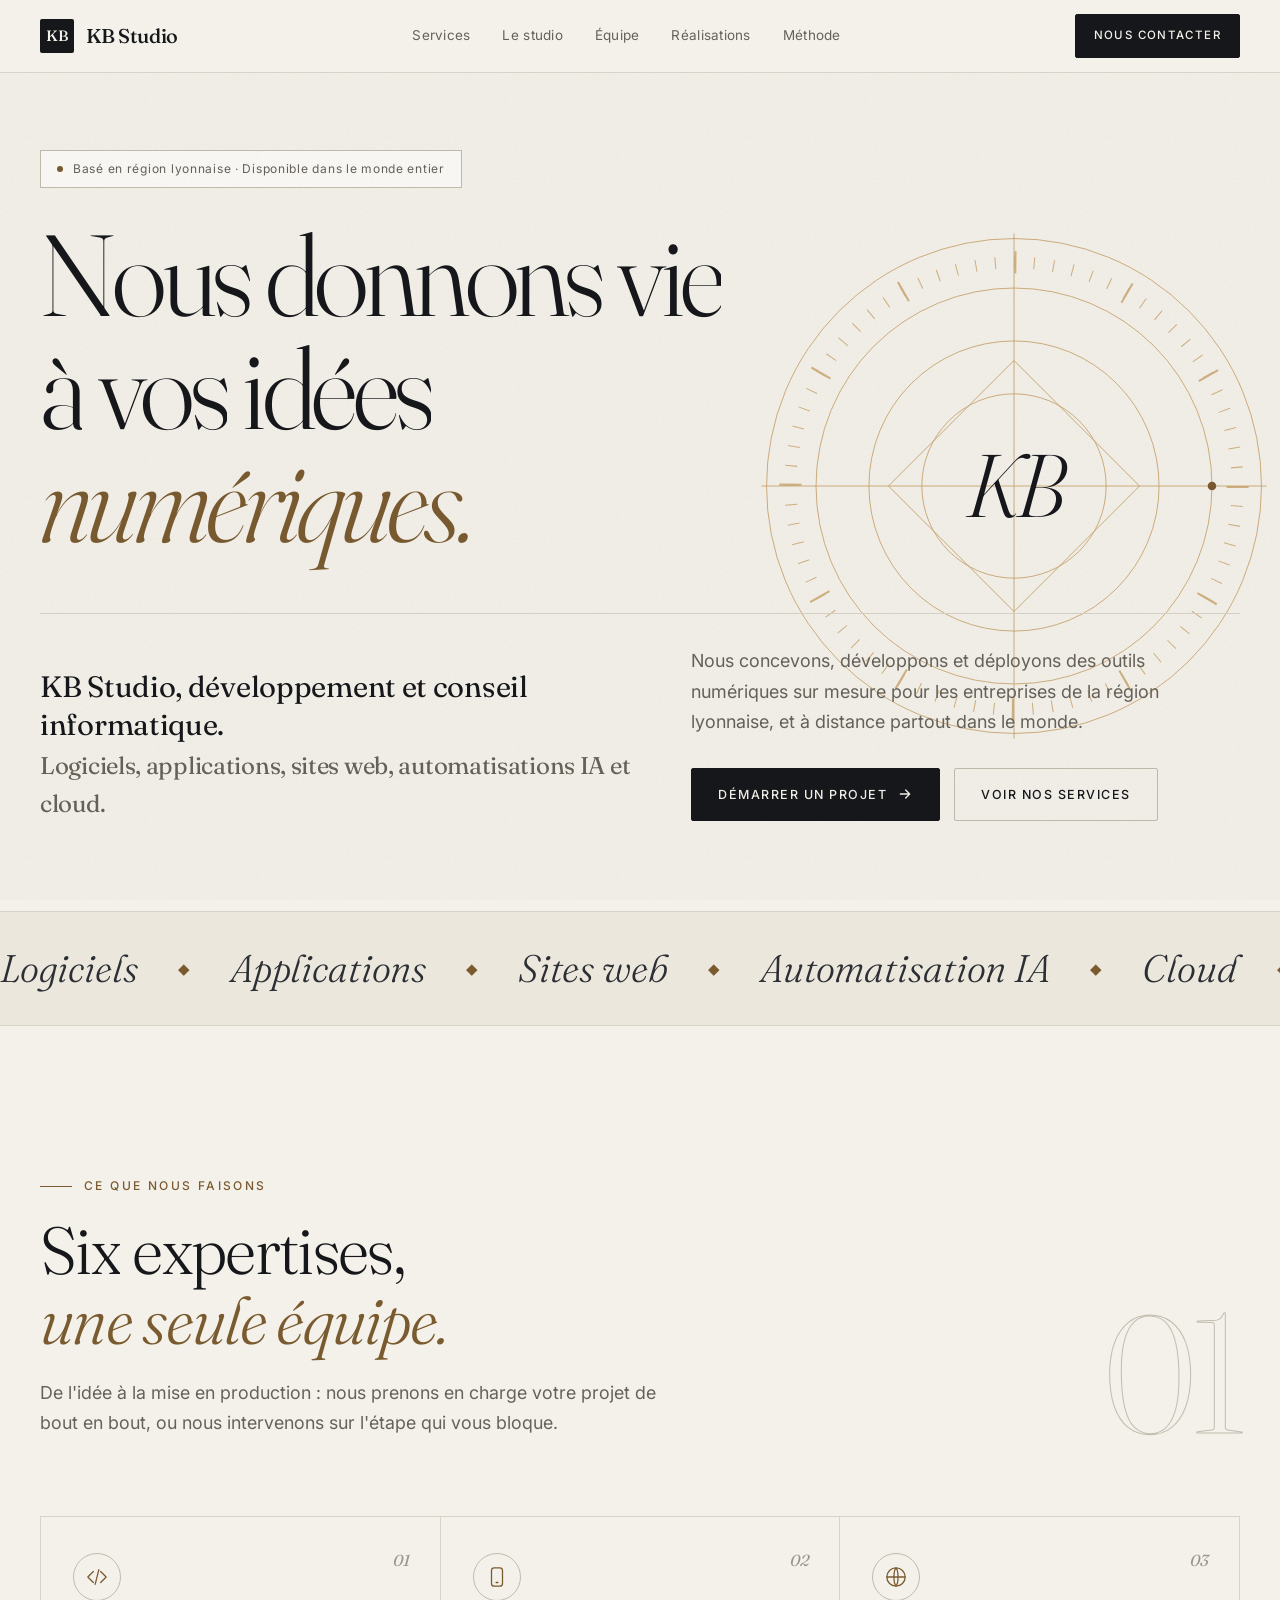
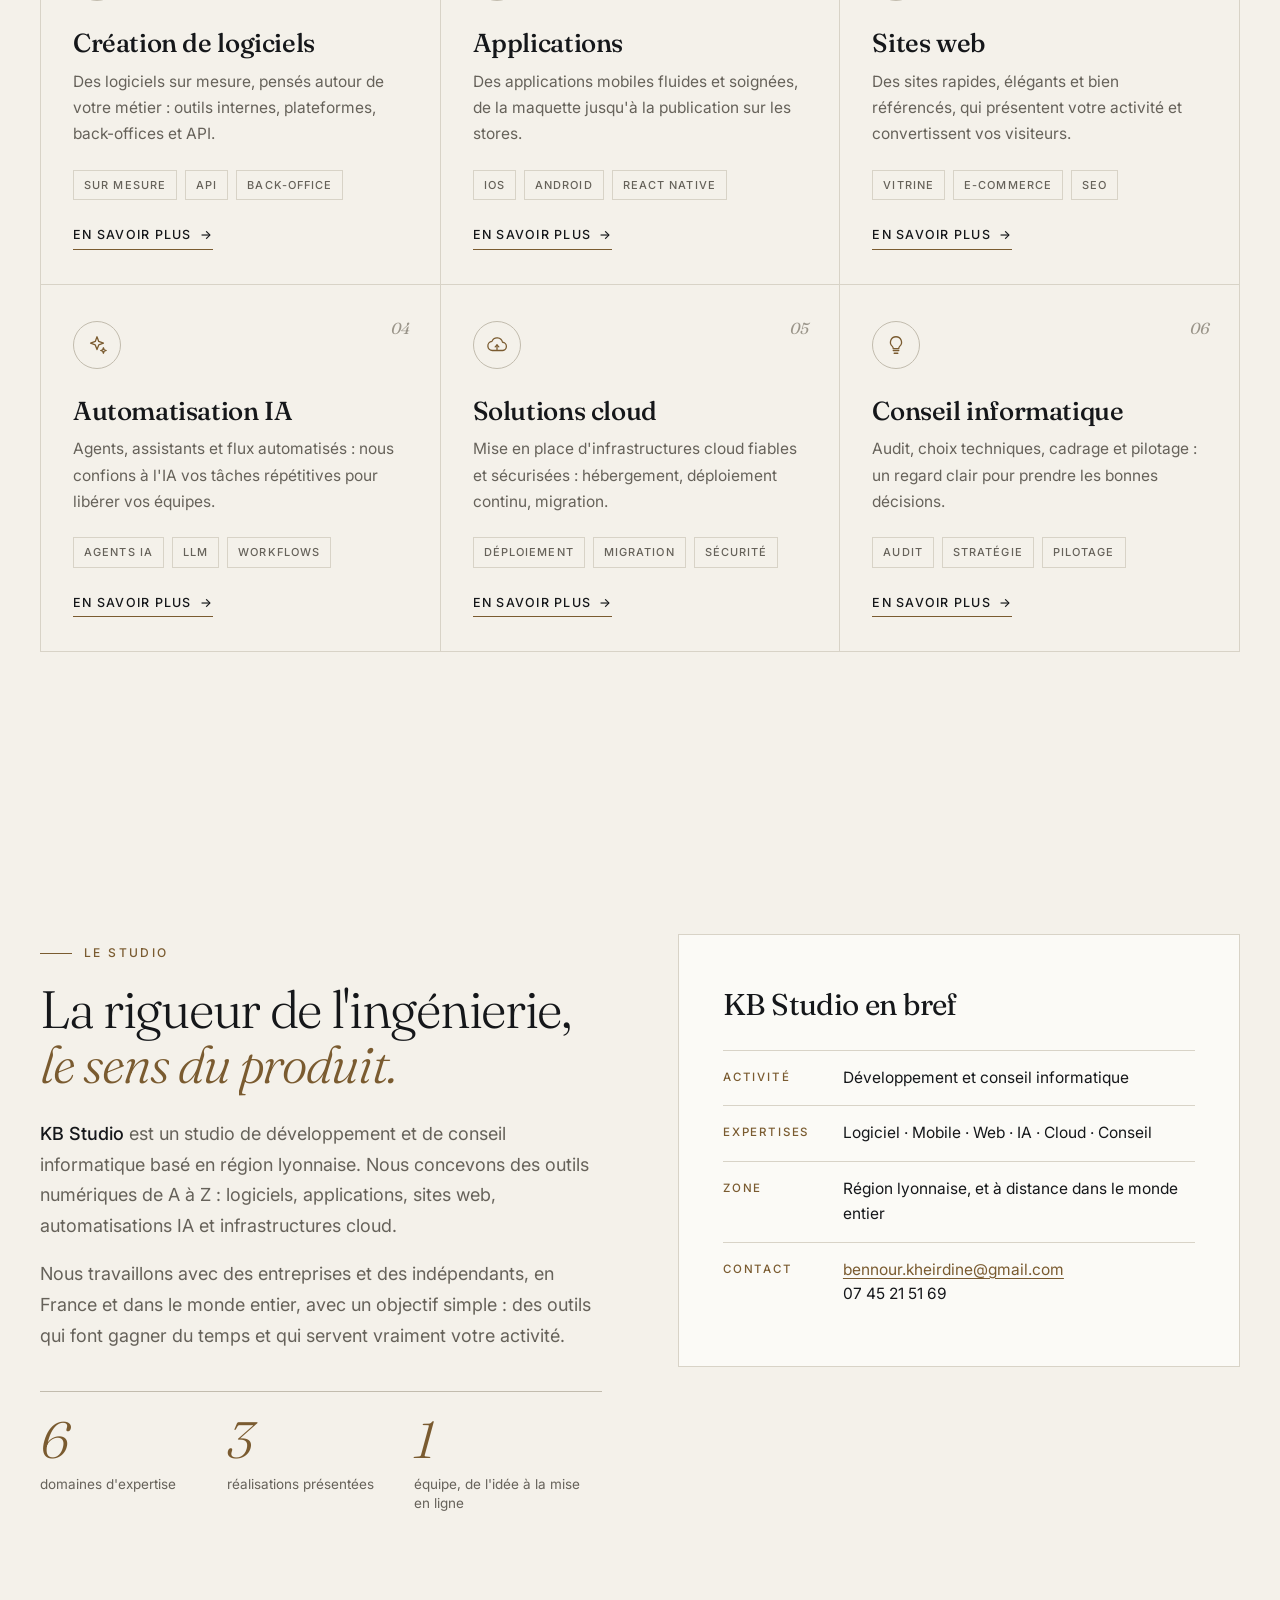
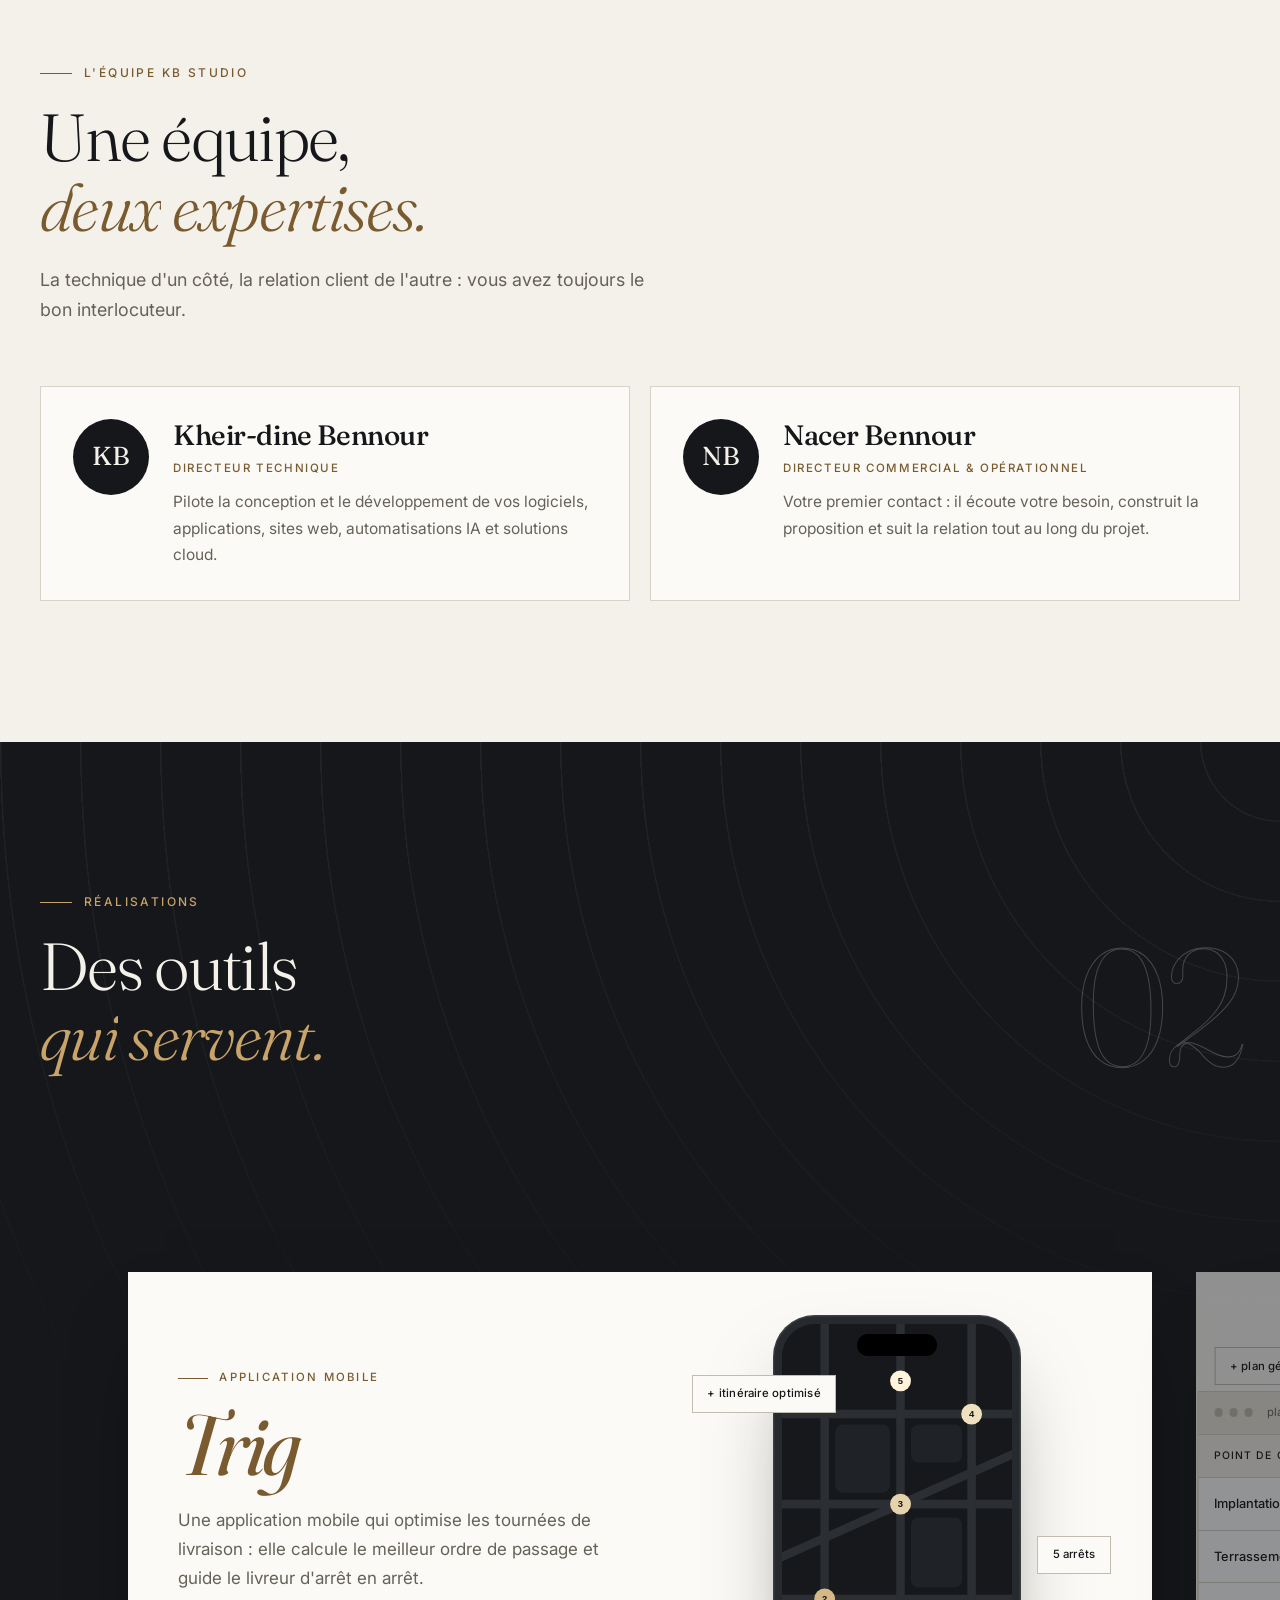
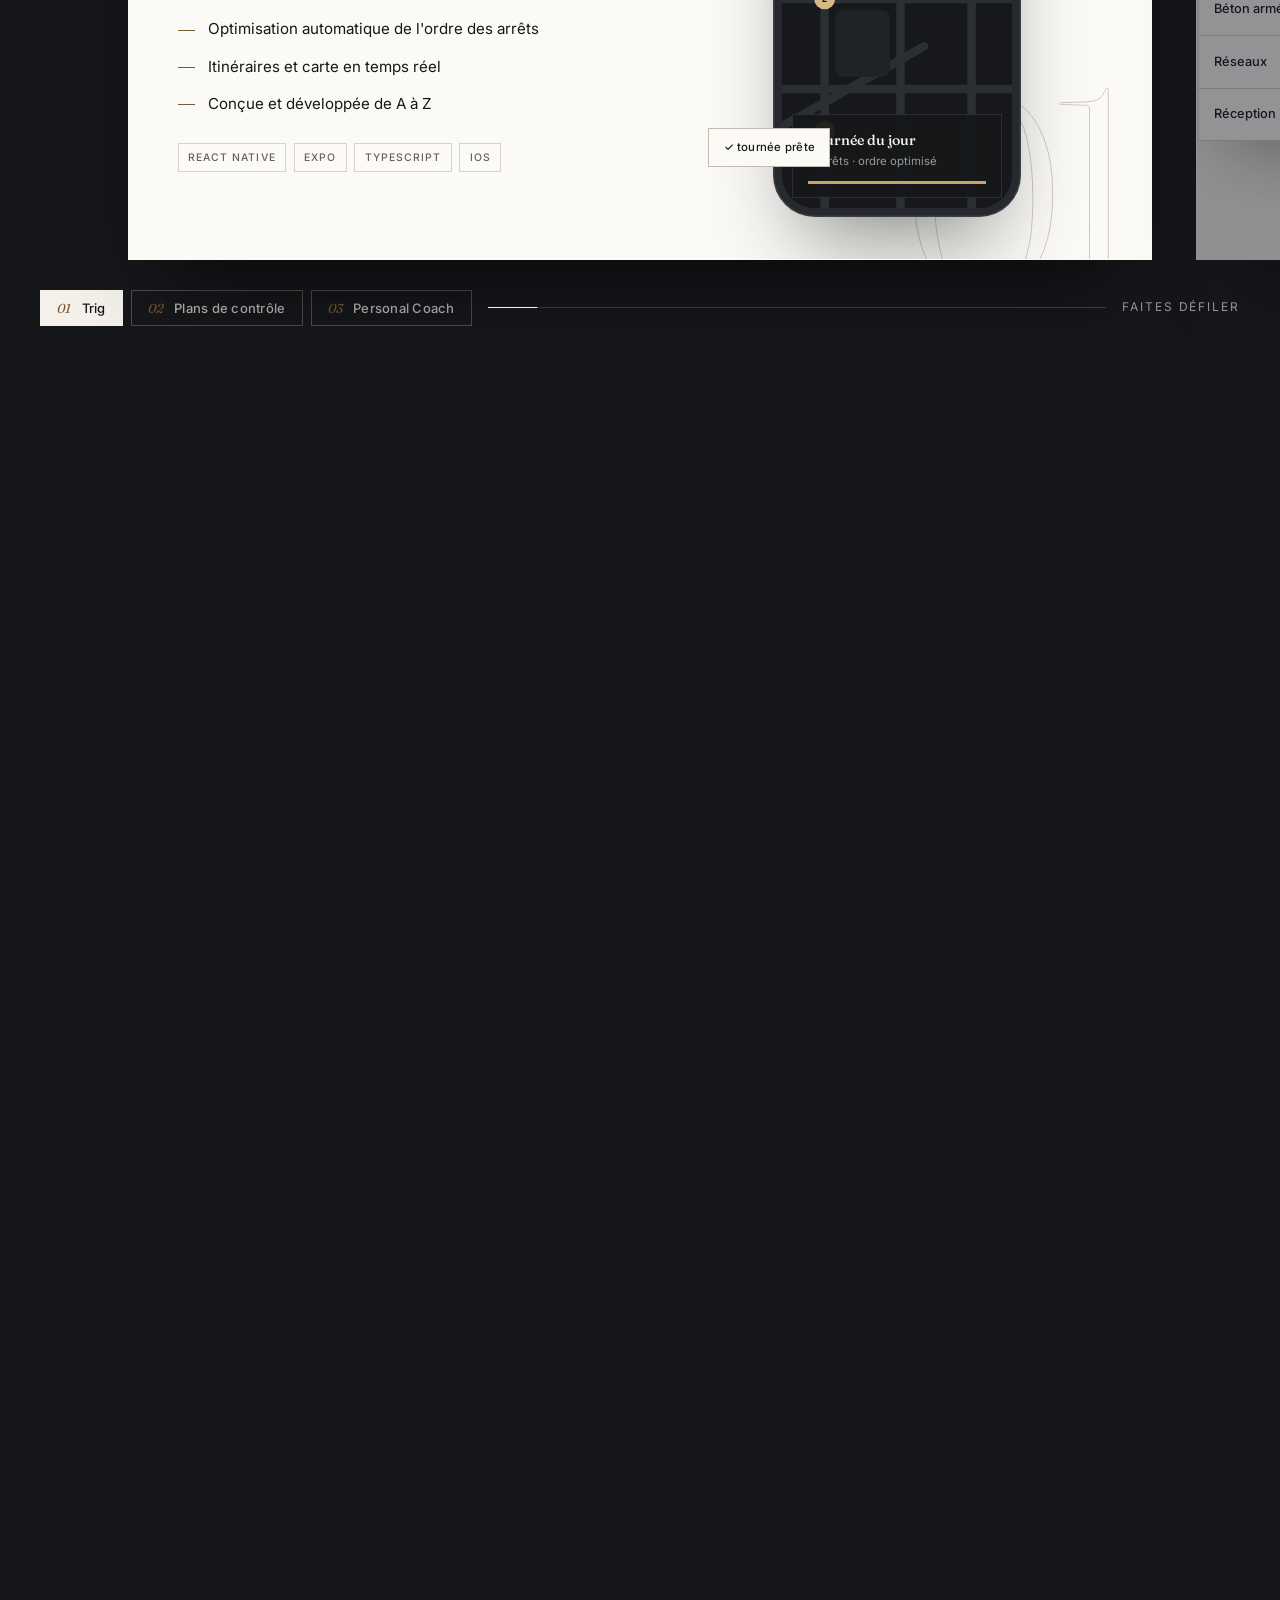
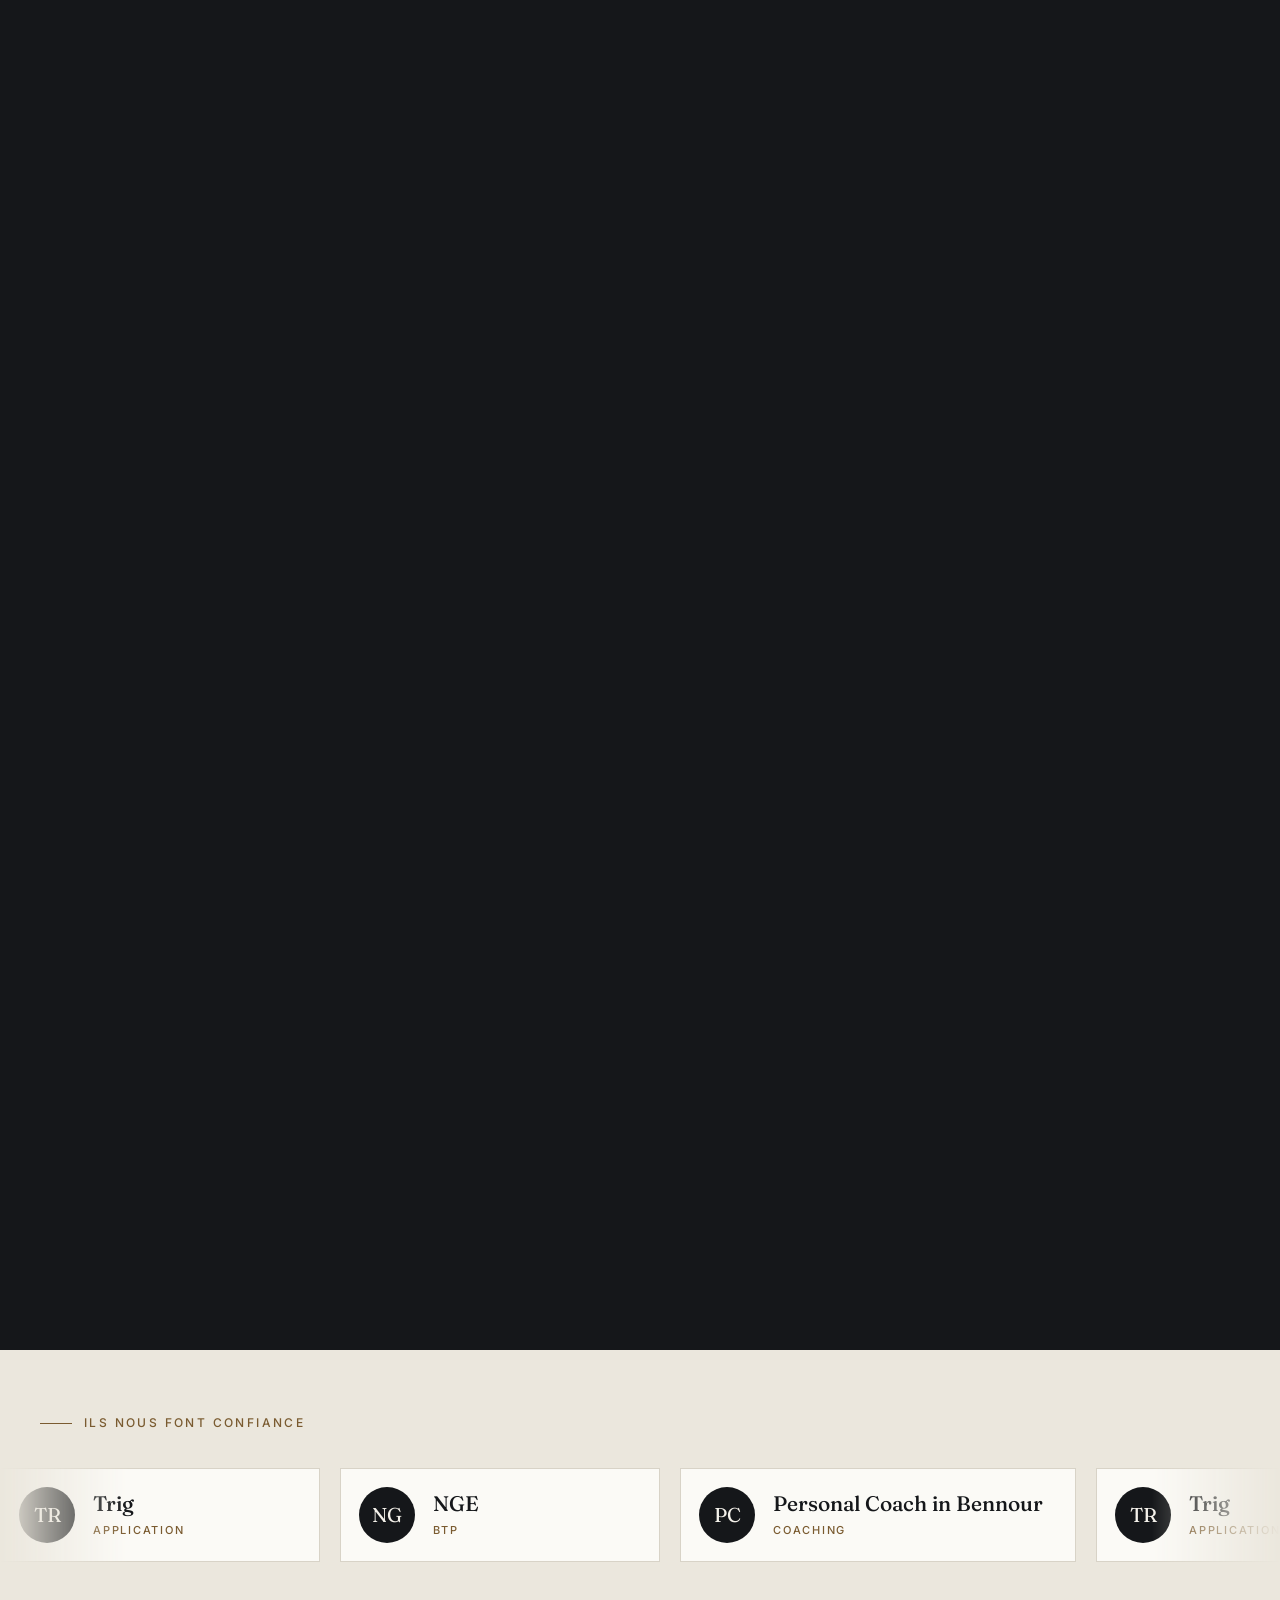
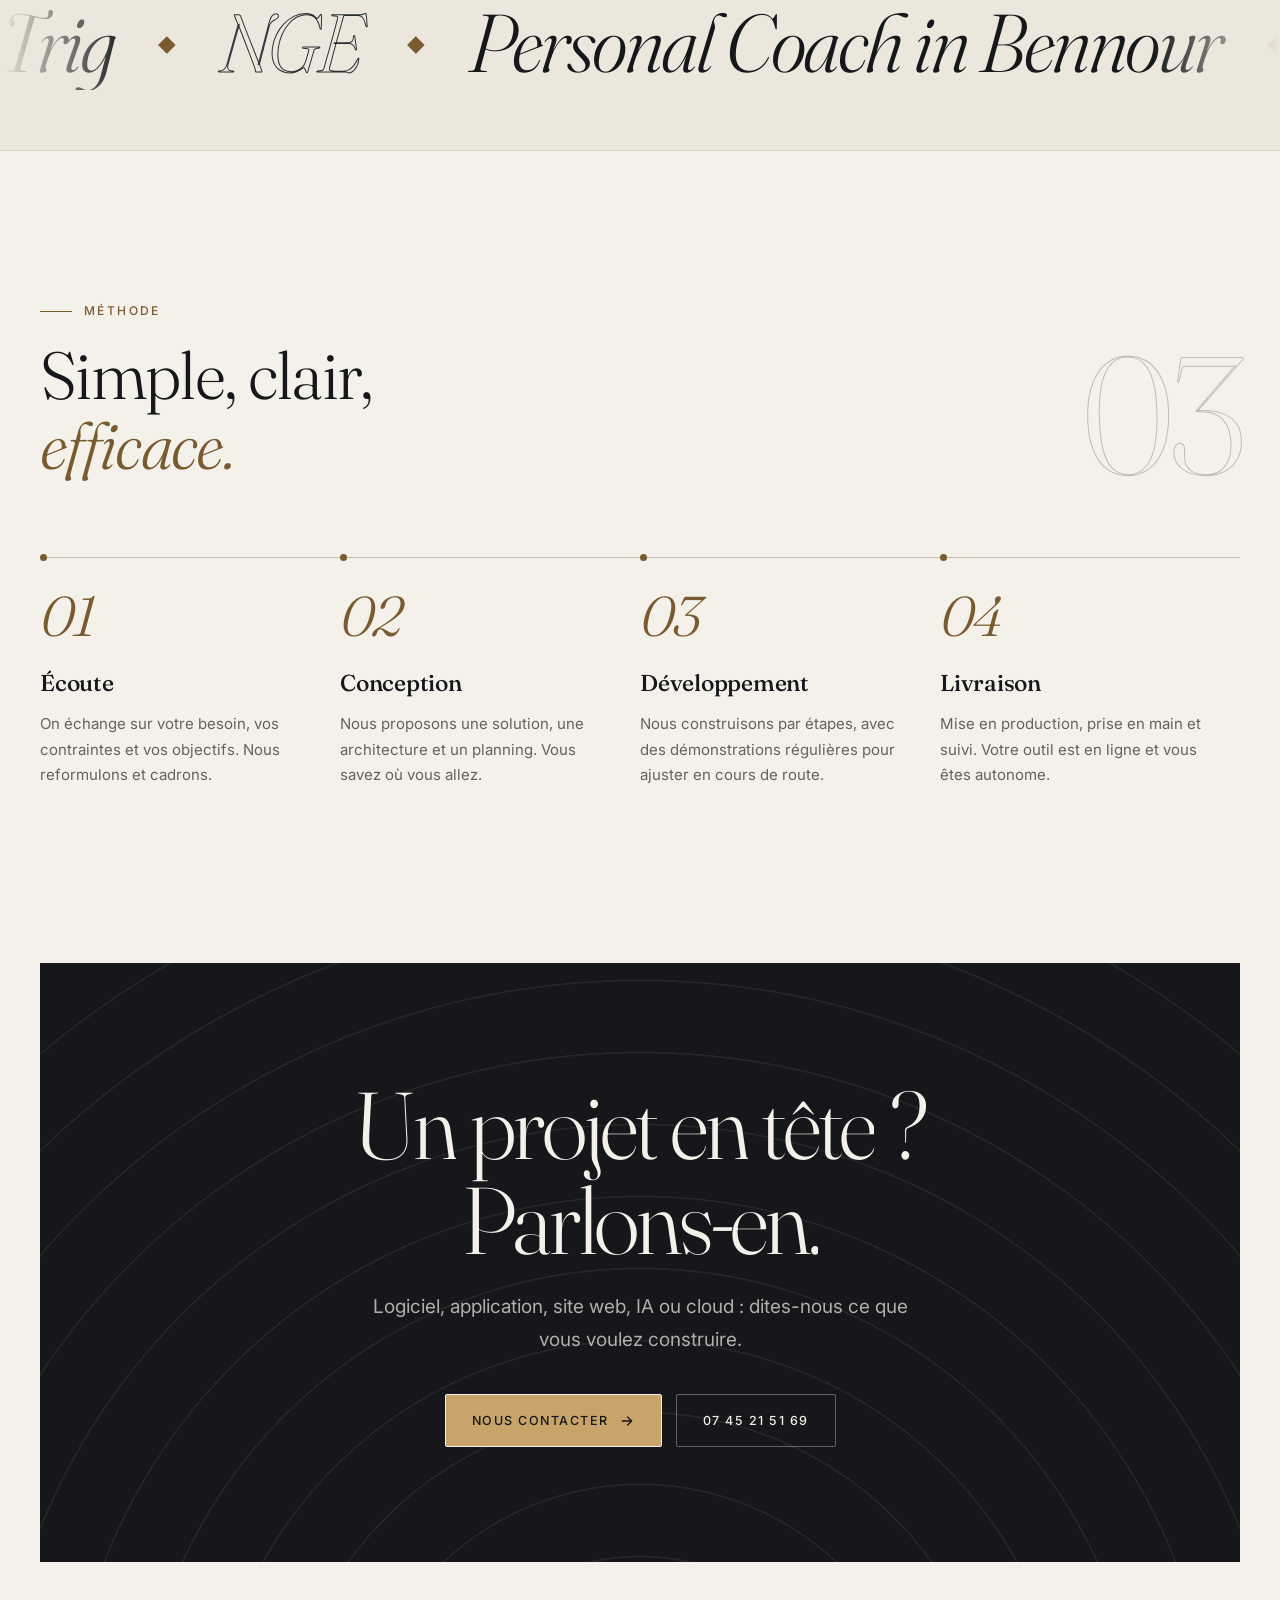
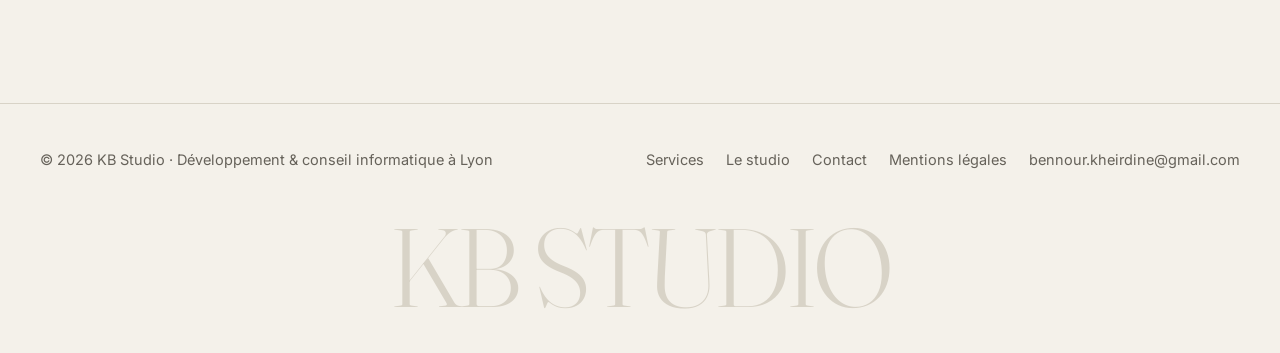
==== commit 63f61669: "Add files via upload" ====
--- a/index.html
+++ b/index.html
@@ -3,16 +3,16 @@
 <head>
   <meta charset="utf-8">
   <meta name="viewport" content="width=device-width, initial-scale=1">
-  <title>KB Studio — Création de logiciels, applications, sites web & IA à Lyon | Kheir-dine Bennour</title>
-  <meta name="description" content="KB Studio, ingénieur informatique spécialisé IA à Lyon : logiciels, applications, sites web, automatisation IA et cloud, en France et dans le monde.">
-  <meta name="author" content="Kheir-dine Bennour">
+  <title>KB Studio — Création de logiciels, applications, sites web & IA à Lyon</title>
+  <meta name="description" content="KB Studio, développement et conseil informatique à Lyon : logiciels, applications, sites web, automatisation IA et cloud, en France et dans le monde.">
+  <meta name="author" content="KB Studio">
   <meta name="robots" content="index, follow, max-image-preview:large">
   <meta name="google-site-verification" content="fMXi3lfFePFdOTRFC8E85L3mdEJ21YqUwzs45dncFvE" />
   <meta property="og:type" content="website">
   <meta property="og:locale" content="fr_FR">
   <meta property="og:site_name" content="KB Studio">
   <meta property="og:title" content="KB Studio — Logiciels, applications, sites web & IA à Lyon">
-  <meta property="og:description" content="Création de logiciels, d'applications et de sites web à Lyon, automatisation IA, solutions cloud et conseil informatique. Diplômé d'un Mastère IA de Mines Paris.">
+  <meta property="og:description" content="Création de logiciels, d'applications et de sites web à Lyon, automatisation IA, solutions cloud et conseil informatique.">
   <meta property="og:image" content="https://kheirdine69.github.io/kb-studio/og-image.png">
   <meta name="twitter:card" content="summary_large_image">
   <link rel="canonical" href="https://kheirdine69.github.io/kb-studio/">
@@ -20,64 +20,102 @@
   <script type="application/ld+json">
   {
     "@context": "https://schema.org",
-    "@graph": [
+    "@type": "ProfessionalService",
+    "name": "KB Studio",
+    "description": "Studio de développement et de conseil informatique à Lyon : logiciels sur mesure, applications, sites web, automatisation IA et solutions cloud.",
+    "url": "https://kheirdine69.github.io/kb-studio/",
+    "email": "bennour.kheirdine@gmail.com",
+    "telephone": "+33745215169",
+    "address": {
+      "@type": "PostalAddress",
+      "streetAddress": "12 traverse de la Pivolière",
+      "postalCode": "38090",
+      "addressLocality": "Villefontaine",
+      "addressRegion": "Auvergne-Rhône-Alpes",
+      "addressCountry": "FR"
+    },
+    "areaServed": [
+      {
+        "@type": "City",
+        "name": "Lyon"
+      },
+      {
+        "@type": "Country",
+        "name": "France"
+      },
+      "Worldwide"
+    ],
+    "knowsAbout": [
+      "Création de logiciels",
+      "Applications mobiles",
+      "Création de sites web",
+      "Automatisation IA",
+      "Intelligence artificielle",
+      "Solutions cloud",
+      "Conseil informatique",
+      "Automatisation sous Excel",
+      "Plans de contrôle BTP"
+    ],
+    "employee": [
       {
         "@type": "Person",
-        "@id": "#kheir-dine-bennour",
         "name": "Kheir-dine Bennour",
-        "givenName": "Kheir-dine",
-        "familyName": "Bennour",
-        "jobTitle": "Directeur technique, ingénieur informatique spécialisé en intelligence artificielle",
-        "worksFor": { "@type": "Organization", "name": "KB Studio" },
-        "description": "Création de logiciels, d'applications et de sites web à Lyon, automatisation IA, solutions cloud et conseil informatique.",
-        "email": "mailto:bennour.kheirdine@gmail.com",
-        "telephone": "+33745215169",
-        "workLocation": { "@type": "Place", "address": { "@type": "PostalAddress", "postalCode": "38090", "addressLocality": "Villefontaine", "addressRegion": "Auvergne-Rhône-Alpes", "addressCountry": "FR" } },
-        "alumniOf": [
-          { "@type": "CollegeOrUniversity", "name": "Mines Paris" },
-          { "@type": "CollegeOrUniversity", "name": "ISITECH", "address": { "@type": "PostalAddress", "addressLocality": "Lyon", "addressCountry": "FR" } },
-          { "@type": "CollegeOrUniversity", "name": "Sciences-U Lyon", "address": { "@type": "PostalAddress", "addressLocality": "Lyon", "addressCountry": "FR" } },
-          { "@type": "HighSchool", "name": "Lycée Japy", "address": { "@type": "PostalAddress", "addressLocality": "Lyon", "addressCountry": "FR" } }
-        ],
-        "hasCredential": [
-          { "@type": "EducationalOccupationalCredential", "name": "Mastère Intelligence Artificielle", "recognizedBy": { "@type": "CollegeOrUniversity", "name": "Mines Paris" } },
-          { "@type": "EducationalOccupationalCredential", "name": "Bachelor Responsable de projet informatique", "recognizedBy": { "@type": "CollegeOrUniversity", "name": "ISITECH" } },
-          { "@type": "EducationalOccupationalCredential", "name": "BTS SIO (Services Informatiques aux Organisations), option développement", "recognizedBy": { "@type": "CollegeOrUniversity", "name": "Sciences-U Lyon" } },
-          { "@type": "EducationalOccupationalCredential", "name": "Baccalauréat professionnel Commerce" }
-        ],
-        "knowsAbout": ["Automatisation sous Excel", "Plans de contrôle BTP", "Création de logiciels", "Applications mobiles", "Création de sites web", "Automatisation IA", "Intelligence artificielle", "Solutions cloud", "Conseil informatique"],
-        "knowsLanguage": "fr"
+        "jobTitle": "Directeur technique"
       },
       {
-        "@type": "ProfessionalService",
-        "name": "KB Studio",
-        "description": "Studio de développement et de conseil informatique à Lyon : logiciels, applications, sites web, automatisation IA et solutions cloud.",
-        "employee": [
-          { "@id": "#kheir-dine-bennour" },
-          { "@type": "Person", "name": "Nacer Bennour", "givenName": "Nacer", "familyName": "Bennour", "jobTitle": "Directeur commercial et opérationnel" }
-        ],
-        "email": "bennour.kheirdine@gmail.com",
-        "telephone": "+33745215169",
-        "address": { "@type": "PostalAddress", "streetAddress": "12 traverse de la Pivolière", "postalCode": "38090", "addressLocality": "Villefontaine", "addressRegion": "Auvergne-Rhône-Alpes", "addressCountry": "FR" },
-        "areaServed": [
-          { "@type": "City", "name": "Lyon" },
-          { "@type": "Country", "name": "France" },
-          "Worldwide"
-        ],
-        "hasOfferCatalog": {
-          "@type": "OfferCatalog",
-          "name": "Services",
-          "itemListElement": [
-            { "@type": "Offer", "itemOffered": { "@type": "Service", "name": "Création de logiciels sur mesure" } },
-            { "@type": "Offer", "itemOffered": { "@type": "Service", "name": "Création d'applications mobiles" } },
-            { "@type": "Offer", "itemOffered": { "@type": "Service", "name": "Création de sites web" } },
-            { "@type": "Offer", "itemOffered": { "@type": "Service", "name": "Automatisation par intelligence artificielle" } },
-            { "@type": "Offer", "itemOffered": { "@type": "Service", "name": "Mise en place de solutions cloud" } },
-            { "@type": "Offer", "itemOffered": { "@type": "Service", "name": "Conseil informatique" } }
-          ]
+        "@type": "Person",
+        "name": "Nacer Bennour",
+        "jobTitle": "Directeur commercial et opérationnel"
+      }
+    ],
+    "hasOfferCatalog": {
+      "@type": "OfferCatalog",
+      "name": "Services",
+      "itemListElement": [
+        {
+          "@type": "Offer",
+          "itemOffered": {
+            "@type": "Service",
+            "name": "Création de logiciels sur mesure"
+          }
+        },
+        {
+          "@type": "Offer",
+          "itemOffered": {
+            "@type": "Service",
+            "name": "Création d'applications mobiles"
+          }
+        },
+        {
+          "@type": "Offer",
+          "itemOffered": {
+            "@type": "Service",
+            "name": "Création de sites web"
+          }
+        },
+        {
+          "@type": "Offer",
+          "itemOffered": {
+            "@type": "Service",
+            "name": "Automatisation par intelligence artificielle"
+          }
+        },
+        {
+          "@type": "Offer",
+          "itemOffered": {
+            "@type": "Service",
+            "name": "Mise en place de solutions cloud"
+          }
+        },
+        {
+          "@type": "Offer",
+          "itemOffered": {
+            "@type": "Service",
+            "name": "Conseil informatique"
+          }
         }
-      }
-    ]
+      ]
+    }
   }
   </script>
   <meta name="theme-color" content="#f4f1ea">
@@ -95,23 +133,21 @@
     <a class="brand" href="#top"><span class="brand-mark">KB</span>KB Studio</a>
     <nav class="nav-links" aria-label="Navigation principale">
       <a href="#services">Services</a>
-      <a href="#apropos">À propos</a>
+      <a href="#apropos">Le studio</a>
       <a href="#equipe">Équipe</a>
-      <a href="#parcours">Parcours</a>
-      <a href="#projet">Projet</a>
+      <a href="#projet">Réalisations</a>
       <a href="#methode">Méthode</a>
     </nav>
     <div class="nav-cta">
-      <a class="btn btn-primary btn-sm magnetic" href="contact.html">Me contacter</a>
+      <a class="btn btn-primary btn-sm magnetic" href="contact.html">Nous contacter</a>
       <button class="burger" aria-label="Ouvrir le menu" aria-expanded="false"><i></i><i></i></button>
     </div>
   </header>
   <nav class="mobile-menu" aria-label="Menu mobile">
     <a href="#services">Services</a>
-    <a href="#apropos">À propos</a>
+    <a href="#apropos">Le studio</a>
     <a href="#equipe">Équipe</a>
-    <a href="#parcours">Parcours</a>
-    <a href="#projet">Projet</a>
+    <a href="#projet">Réalisations</a>
     <a href="contact.html" class="grad">Contact →</a>
   </nav>
 
@@ -142,22 +178,22 @@
 
         <h1 data-split style="--d:150ms">
           <span class="sr-only">KB Studio, création de logiciels, d'applications et de sites web en région lyonnaise. </span>
-          Je donne vie<br>
+          Nous donnons vie<br>
           <span class="outline">à vos idées</span><br>
           <span class="grad">numériques.</span>
         </h1>
 
         <div class="hero-sub">
           <div>
-            <p class="typed-line reveal" style="--d:700ms">Kheir-dine Bennour, KB Studio.<br><span>Logiciels, applications, sites web, automatisations IA et cloud.</span></p>
+            <p class="typed-line reveal" style="--d:700ms">KB Studio, développement et conseil informatique.<br><span>Logiciels, applications, sites web, automatisations IA et cloud.</span></p>
           </div>
           <div class="reveal" style="--d:850ms">
-            <p class="hero-desc">Ingénieur informatique spécialisé en IA, basé en région lyonnaise, diplômé d'un Mastère IA de Mines Paris. Je conçois, développe et déploie des outils numériques, à Lyon et à distance partout dans le monde.</p>
+            <p class="hero-desc">Nous concevons, développons et déployons des outils numériques sur mesure pour les entreprises de la région lyonnaise, et à distance partout dans le monde.</p>
             <div class="hero-actions">
               <a class="btn btn-primary magnetic" href="contact.html">Démarrer un projet
                 <svg viewBox="0 0 24 24" fill="none" stroke="currentColor" stroke-width="2" stroke-linecap="round" stroke-linejoin="round"><path d="M5 12h14M13 6l6 6-6 6"/></svg>
               </a>
-              <a class="btn btn-ghost magnetic" href="#services">Voir mes services</a>
+              <a class="btn btn-ghost magnetic" href="#services">Voir nos services</a>
             </div>
           </div>
         </div>
@@ -177,9 +213,9 @@
       <div class="wrap">
         <div class="sec-head">
           <div>
-            <span class="eyebrow reveal">Ce que je fais</span>
+            <span class="eyebrow reveal">Ce que nous faisons</span>
             <h2 class="title" data-split>Six expertises,<br><span class="grad">une seule équipe.</span></h2>
-            <p class="lead reveal">De l'idée à la mise en production : je prends en charge votre projet de bout en bout, ou j'interviens sur l'étape qui vous bloque.</p>
+            <p class="lead reveal">De l'idée à la mise en production : nous prenons en charge votre projet de bout en bout, ou nous intervenons sur l'étape qui vous bloque.</p>
           </div>
           <div class="ghost-num" aria-hidden="true">01</div>
         </div>
@@ -216,7 +252,7 @@
             <span class="card-num">04</span>
             <div class="card-icon"><svg viewBox="0 0 24 24"><path d="M12 3l1.900 5.100L19 10l-5.100 1.900L12 17l-1.900-5.100L5 10l5.100-1.900z"/><path d="M19 15l.8 2.200L22 18l-2.200.8L19 21l-.8-2.200L16 18l2.200-.8z"/></svg></div>
             <h3>Automatisation IA</h3>
-            <p>Agents, assistants et flux automatisés : je confie à l'IA vos tâches répétitives pour libérer vos équipes.</p>
+            <p>Agents, assistants et flux automatisés : nous confions à l'IA vos tâches répétitives pour libérer vos équipes.</p>
             <div class="tags"><span>Agents IA</span><span>LLM</span><span>Workflows</span></div>
             <a class="card-link" href="automatisation-ia-lyon.html">En savoir plus <span aria-hidden="true">→</span></a>
           </article>
@@ -242,32 +278,31 @@
       </div>
     </section>
 
-    <!-- ============ À PROPOS ============ -->
+    <!-- ============ LE STUDIO ============ -->
     <section id="apropos">
       <div class="wrap">
         <div class="about-grid">
           <div>
-            <span class="eyebrow reveal">À propos</span>
-            <h2 class="title" data-split>La rigueur de l'ingénieur,<br><span class="grad">le sens du produit.</span></h2>
+            <span class="eyebrow reveal">Le studio</span>
+            <h2 class="title" data-split>La rigueur de l'ingénierie,<br><span class="grad">le sens du produit.</span></h2>
             <div class="about-text reveal" style="margin-top:26px">
-              <p>Je m'appelle <strong>Kheir-dine Bennour</strong>, ingénieur informatique spécialisé en IA et directeur technique de <strong>KB Studio</strong>. Basé en région lyonnaise, je travaille avec des clients du monde entier. Je conçois des outils numériques de A à Z : logiciels, applications, sites web, automatisations IA et infrastructures cloud.</p>
-              <p>Du <strong>Bac pro Commerce</strong> au <strong>Mastère en intelligence artificielle de Mines Paris</strong>, en passant par un <strong>BTS SIO option développement</strong> et un <strong>Bachelor de responsable de projet informatique</strong> : un parcours qui réunit le sens du client, la technique et la conduite de projet.</p>
+              <p><strong>KB Studio</strong> est un studio de développement et de conseil informatique basé en région lyonnaise. Nous concevons des outils numériques de A à Z : logiciels, applications, sites web, automatisations IA et infrastructures cloud.</p>
+              <p>Nous travaillons avec des entreprises et des indépendants, en France et dans le monde entier, avec un objectif simple : des outils qui font gagner du temps et qui servent vraiment votre activité.</p>
             </div>
             <div class="stats" data-stagger>
-              <div class="stat reveal"><b class="grad" data-count="4">4</b><span>diplômes, du Bac pro au Mastère</span></div>
               <div class="stat reveal"><b class="grad" data-count="6">6</b><span>domaines d'expertise</span></div>
-              <div class="stat reveal"><b class="grad" data-count="5" data-prefix="Bac+">Bac+5</b><span>Mastère IA, Mines Paris</span></div>
-            </div>
-          </div>
-
-          <aside class="profile reveal" aria-label="Profil">
-            <h3>Profil</h3>
+              <div class="stat reveal"><b class="grad" data-count="3">3</b><span>réalisations présentées</span></div>
+              <div class="stat reveal"><b class="grad" data-count="1">1</b><span>équipe, de l'idée à la mise en ligne</span></div>
+            </div>
+          </div>
+
+          <aside class="profile reveal" aria-label="KB Studio en bref">
+            <h3>KB Studio en bref</h3>
             <dl>
-              <dt>Nom</dt><dd>Kheir-dine Bennour</dd>
-              <dt>Fonction</dt><dd>Directeur technique · Ingénieur informatique spécialisé IA</dd>
-              <dt>Formation</dt><dd>Mastère Intelligence Artificielle, Mines Paris<br>Bachelor Responsable de projet informatique, ISITECH<br>BTS SIO option développement, Sciences-U<br>Bac pro Commerce, Lycée Japy</dd>
+              <dt>Activité</dt><dd>Développement et conseil informatique</dd>
               <dt>Expertises</dt><dd>Logiciel · Mobile · Web · IA · Cloud · Conseil</dd>
               <dt>Zone</dt><dd>Région lyonnaise, et à distance dans le monde entier</dd>
+              <dt>Contact</dt><dd><a href="mailto:bennour.kheirdine@gmail.com">bennour.kheirdine@gmail.com</a><br>07 45 21 51 69</dd>
             </dl>
           </aside>
         </div>
@@ -286,8 +321,8 @@
             <div class="avatar">KB</div>
             <div>
               <h3>Kheir-dine Bennour</h3>
-              <div class="role">Directeur technique · Ingénieur informatique spécialisé IA</div>
-              <p>Conçoit et développe vos logiciels, applications, sites web, automatisations IA et solutions cloud.</p>
+              <div class="role">Directeur technique</div>
+              <p>Pilote la conception et le développement de vos logiciels, applications, sites web, automatisations IA et solutions cloud.</p>
             </div>
           </article>
 
@@ -303,51 +338,6 @@
       </div>
     </section>
 
-    <!-- ============ PARCOURS ============ -->
-    <section id="parcours">
-      <div class="wrap">
-        <div class="sec-head">
-          <div>
-            <span class="eyebrow reveal">Parcours</span>
-            <h2 class="title" data-split>Du commerce<br><span class="grad">à l'intelligence artificielle.</span></h2>
-          </div>
-          <div class="ghost-num" aria-hidden="true">02</div>
-        </div>
-
-        <div class="timeline">
-          <div class="timeline-fill" aria-hidden="true"></div>
-
-          <article class="tl-item reveal">
-            <div class="tl-top"><span class="tl-kind">Diplôme</span><span class="tl-level">Bac+5</span></div>
-            <h3>Mastère Intelligence Artificielle</h3>
-            <div class="tl-school grad">Mines Paris</div>
-            <p>Une spécialisation en intelligence artificielle dans l'une des grandes écoles d'ingénieurs françaises : apprentissage automatique, modèles de langage et mise en production de systèmes d'IA.</p>
-          </article>
-
-          <article class="tl-item reveal">
-            <div class="tl-top"><span class="tl-kind">Diplôme</span><span class="tl-level">Bachelor</span></div>
-            <h3>Responsable de projet informatique</h3>
-            <div class="tl-school grad">ISITECH · Lyon 7e</div>
-            <p>La conduite de projet : architecture, gestion de projet et relation client. De quoi cadrer un besoin, piloter une réalisation et livrer dans les délais.</p>
-          </article>
-
-          <article class="tl-item reveal">
-            <div class="tl-top"><span class="tl-kind">Diplôme</span><span class="tl-level">Bac+2</span></div>
-            <h3>BTS SIO, option développement</h3>
-            <div class="tl-school grad">Sciences-U · Lyon 3e</div>
-            <p>Services Informatiques aux Organisations. Les fondations du métier : programmation, bases de données et conception d'applications.</p>
-          </article>
-
-          <article class="tl-item reveal">
-            <div class="tl-top"><span class="tl-kind">Diplôme</span><span class="tl-level">Bac</span></div>
-            <h3>Bac pro Commerce</h3>
-            <div class="tl-school grad">Lycée Japy · Lyon 1er</div>
-            <p>Le point de départ : la vente, l'écoute et la relation client. Un atout pour comprendre les besoins d'une entreprise avant d'écrire la moindre ligne de code.</p>
-          </article>
-        </div>
-      </div>
-    </section>
-
     <!-- ============ PROJET ============ -->
     <section id="projet">
       <div class="wrap">
@@ -356,7 +346,7 @@
             <span class="eyebrow reveal">Réalisations</span>
             <h2 class="title" data-split>Des outils<br><span class="grad">qui servent.</span></h2>
           </div>
-          <div class="ghost-num" aria-hidden="true">03</div>
+          <div class="ghost-num" aria-hidden="true">02</div>
         </div>
 
         <div class="hs" id="hs">
@@ -496,7 +486,7 @@
     <section id="clients" class="trust-section" style="padding:0">
       <div class="trust reveal">
           <div class="trust-head">
-            <span class="eyebrow">Ils me font confiance</span>
+            <span class="eyebrow">Ils nous font confiance</span>
           </div>
 
           <div class="mq mq-cards" style="--dur:38s">
@@ -529,13 +519,13 @@
             <span class="eyebrow reveal">Méthode</span>
             <h2 class="title" data-split>Simple, clair,<br><span class="grad">efficace.</span></h2>
           </div>
-          <div class="ghost-num" aria-hidden="true">04</div>
+          <div class="ghost-num" aria-hidden="true">03</div>
         </div>
 
         <div class="steps" data-stagger>
-          <div class="step reveal"><h3>Écoute</h3><p>On échange sur votre besoin, vos contraintes et vos objectifs. Je reformule et je cadre.</p></div>
-          <div class="step reveal"><h3>Conception</h3><p>Je propose une solution, une architecture et un planning. Vous savez où vous allez.</p></div>
-          <div class="step reveal"><h3>Développement</h3><p>Je construis par étapes, avec des démonstrations régulières pour ajuster en cours de route.</p></div>
+          <div class="step reveal"><h3>Écoute</h3><p>On échange sur votre besoin, vos contraintes et vos objectifs. Nous reformulons et cadrons.</p></div>
+          <div class="step reveal"><h3>Conception</h3><p>Nous proposons une solution, une architecture et un planning. Vous savez où vous allez.</p></div>
+          <div class="step reveal"><h3>Développement</h3><p>Nous construisons par étapes, avec des démonstrations régulières pour ajuster en cours de route.</p></div>
           <div class="step reveal"><h3>Livraison</h3><p>Mise en production, prise en main et suivi. Votre outil est en ligne et vous êtes autonome.</p></div>
         </div>
       </div>
@@ -546,9 +536,9 @@
       <div class="wrap">
         <div class="cta-box reveal">
           <h2 data-split>Un projet en tête ?<br>Parlons-en.</h2>
-          <p>Logiciel, application, site web, IA ou cloud : dites-moi ce que vous voulez construire.</p>
+          <p>Logiciel, application, site web, IA ou cloud : dites-nous ce que vous voulez construire.</p>
           <div class="cta-actions">
-            <a class="btn btn-primary magnetic" href="contact.html">Me contacter
+            <a class="btn btn-primary magnetic" href="contact.html">Nous contacter
               <svg viewBox="0 0 24 24" fill="none" stroke="currentColor" stroke-width="2" stroke-linecap="round" stroke-linejoin="round"><path d="M5 12h14M13 6l6 6-6 6"/></svg>
             </a>
             <a class="btn btn-ghost magnetic" href="tel:+33745215169">07 45 21 51 69</a>
@@ -564,7 +554,7 @@
         <span>© <span data-year>2026</span> KB Studio · Développement &amp; conseil informatique à Lyon</span>
         <div class="foot-links">
           <a href="#services">Services</a>
-          <a href="#apropos">À propos</a>
+          <a href="#apropos">Le studio</a>
           <a href="contact.html">Contact</a>
           <a href="mentions-legales.html">Mentions légales</a>
           <a href="mailto:bennour.kheirdine@gmail.com">bennour.kheirdine@gmail.com</a>
--- a/styles.css
+++ b/styles.css
@@ -512,3 +512,4 @@
 @media (max-width: 820px) { .hero-art { top: 140px; right: -22vw; width: 86vw; opacity: 0.32; transform: translateY(var(--sy, 0px)); } }
 @media (prefers-reduced-motion: reduce) { .hero-art .draw { stroke-dashoffset: 0; } .art-ticks, .art-orbit { animation: none; } }
 #projet .project { color: var(--ink); }
+.profile dd a { color: var(--accent); text-decoration: underline; text-underline-offset: 3px; }
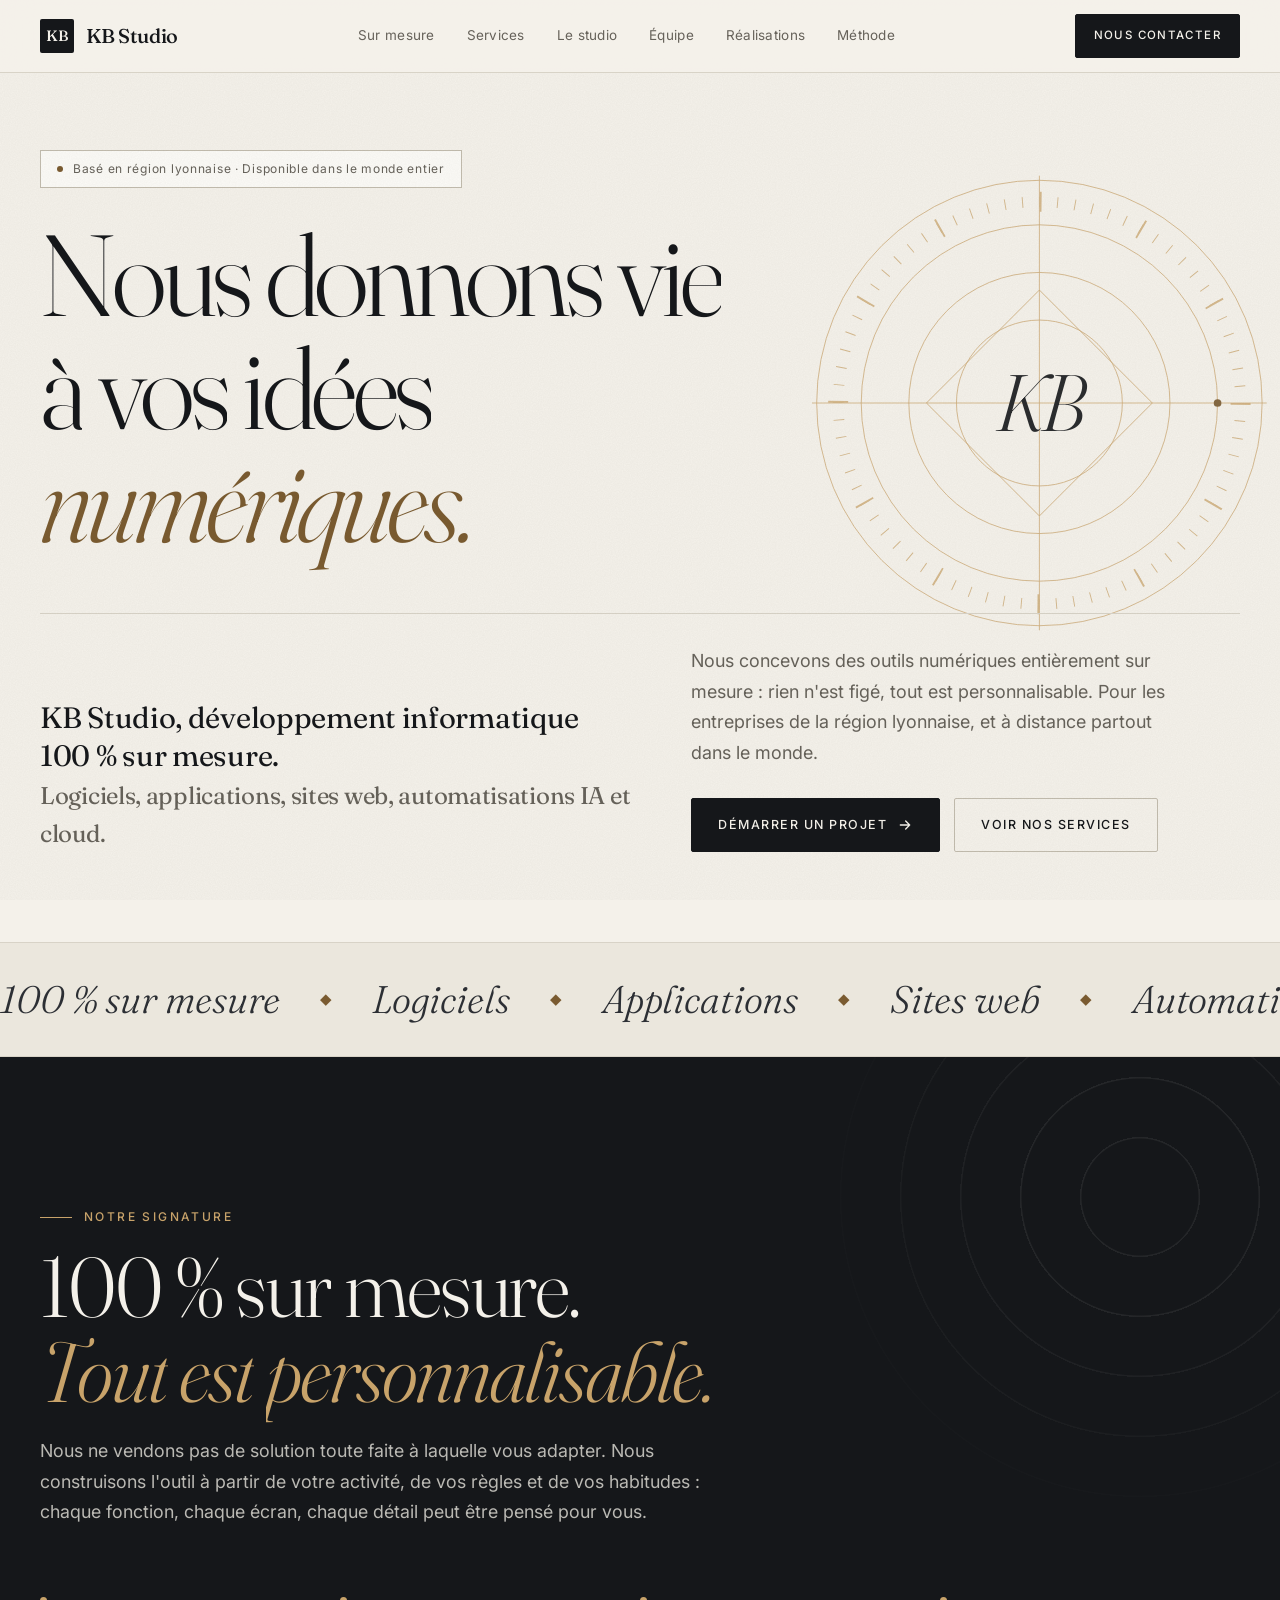
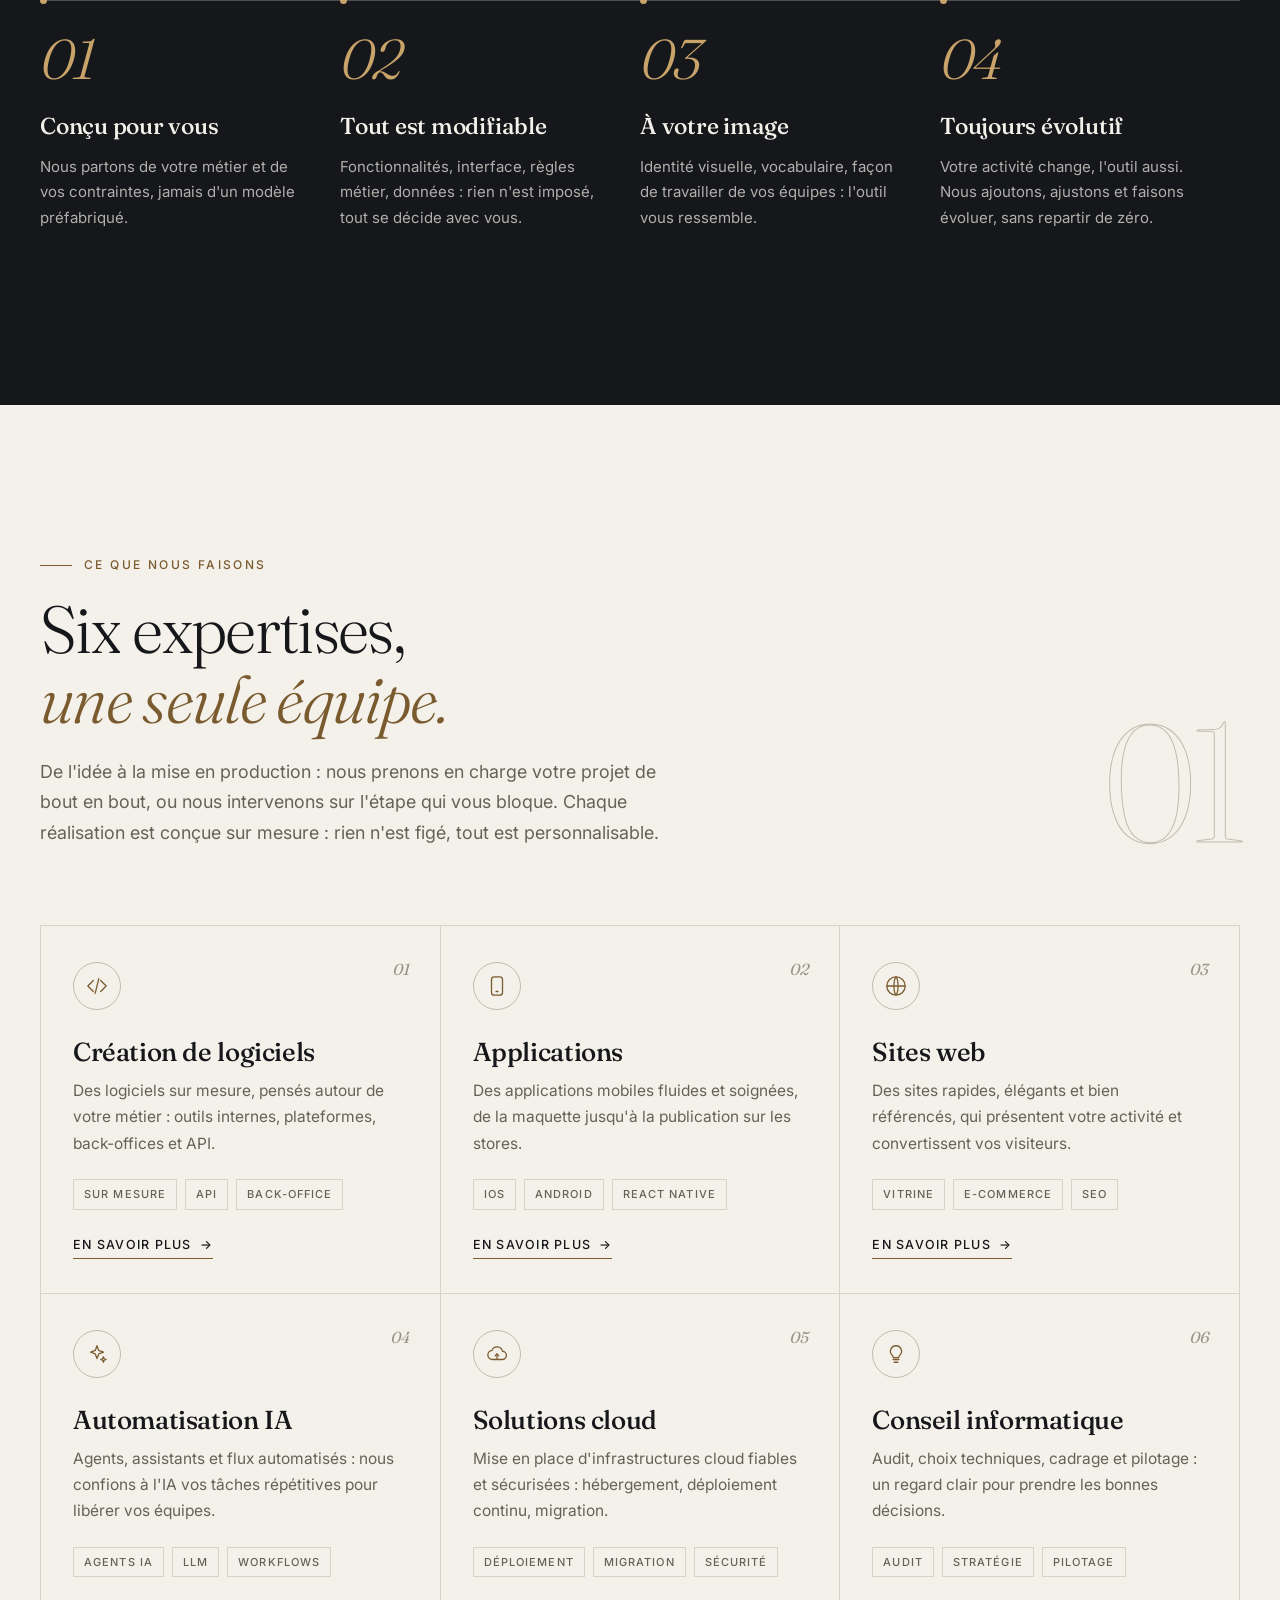
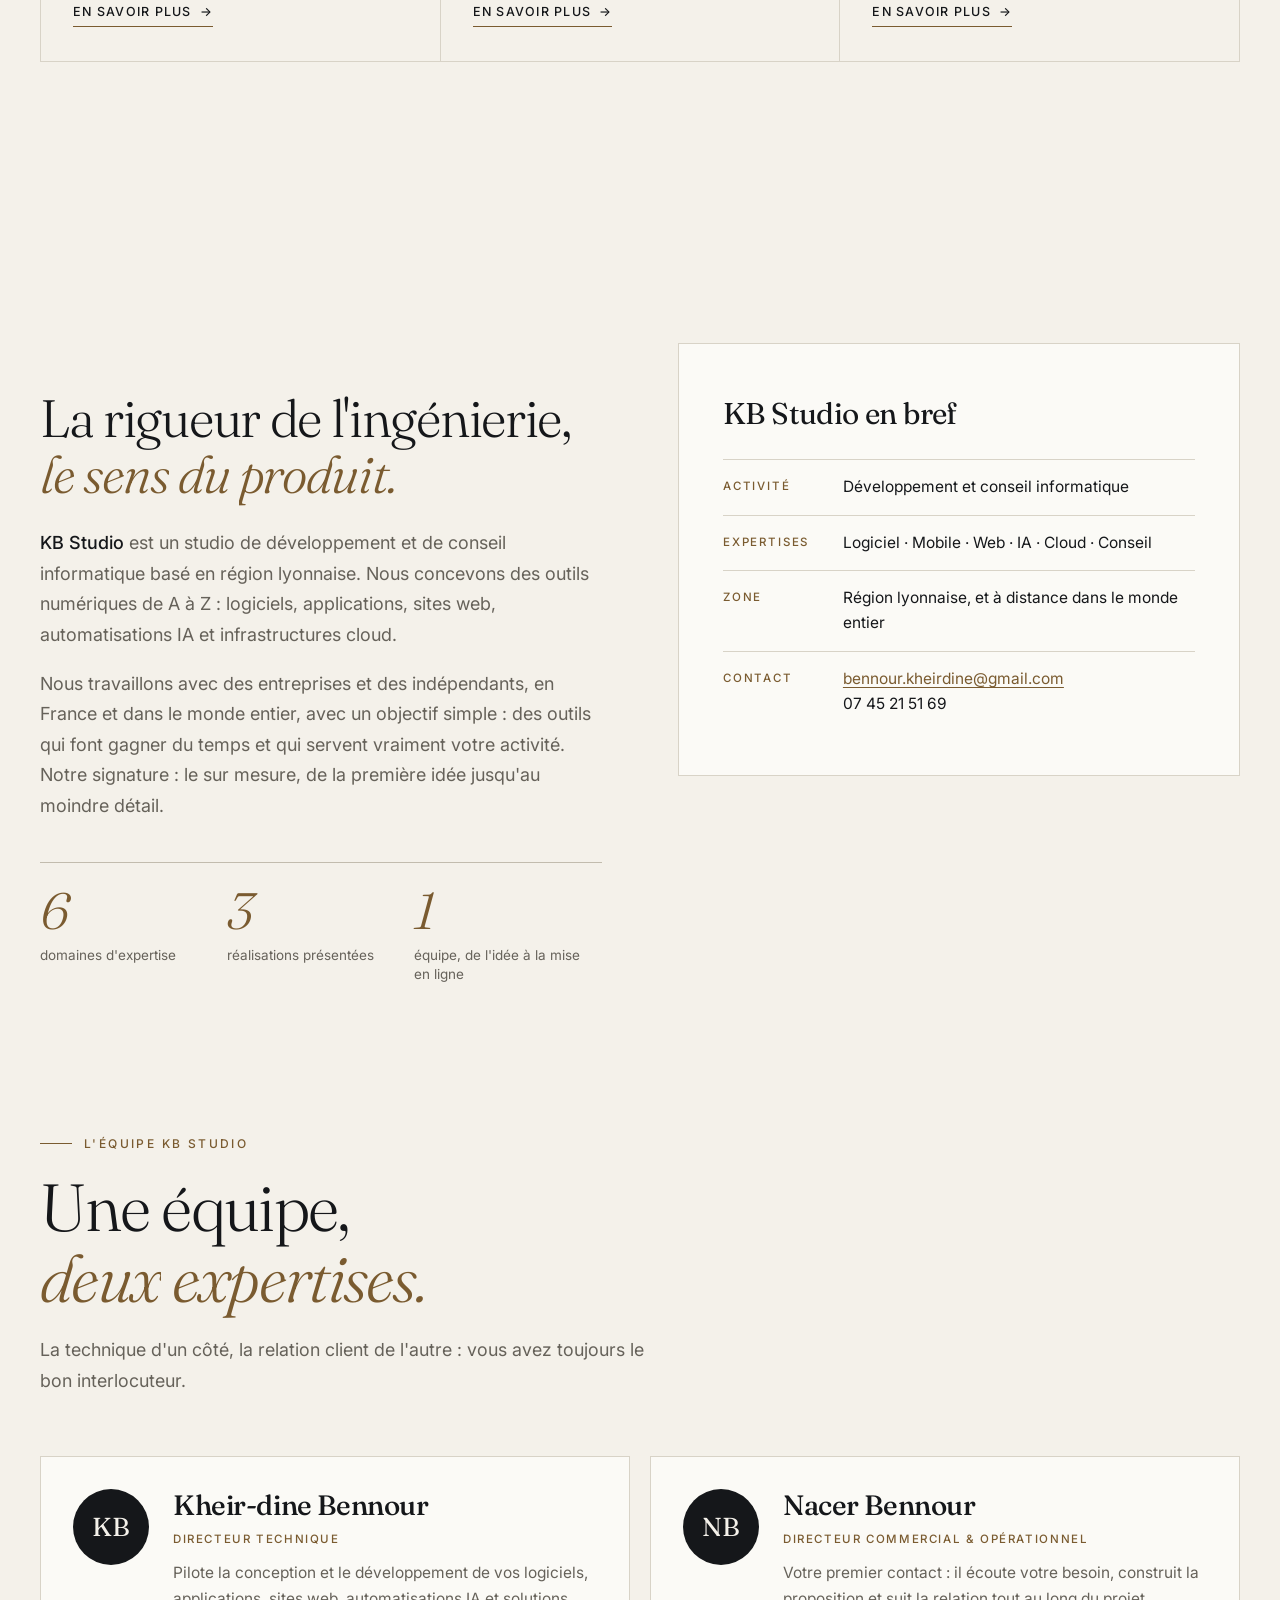
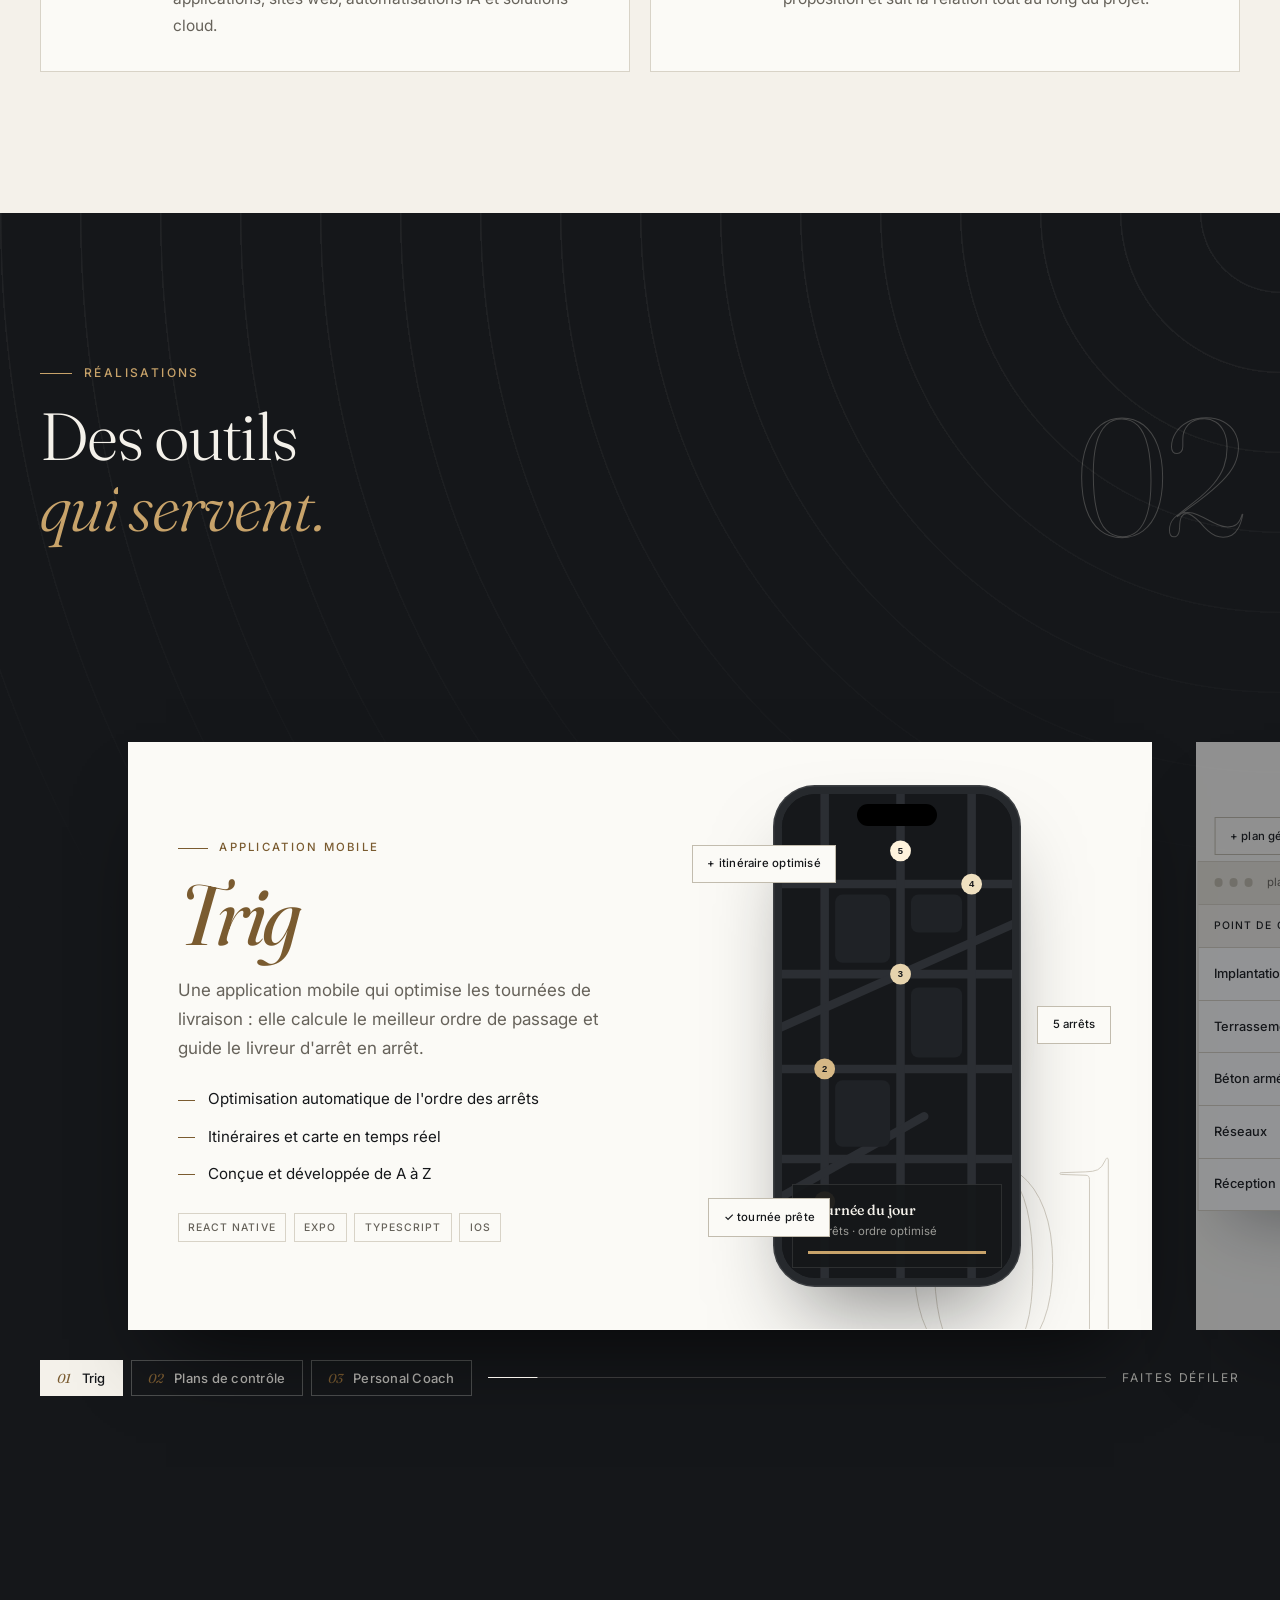
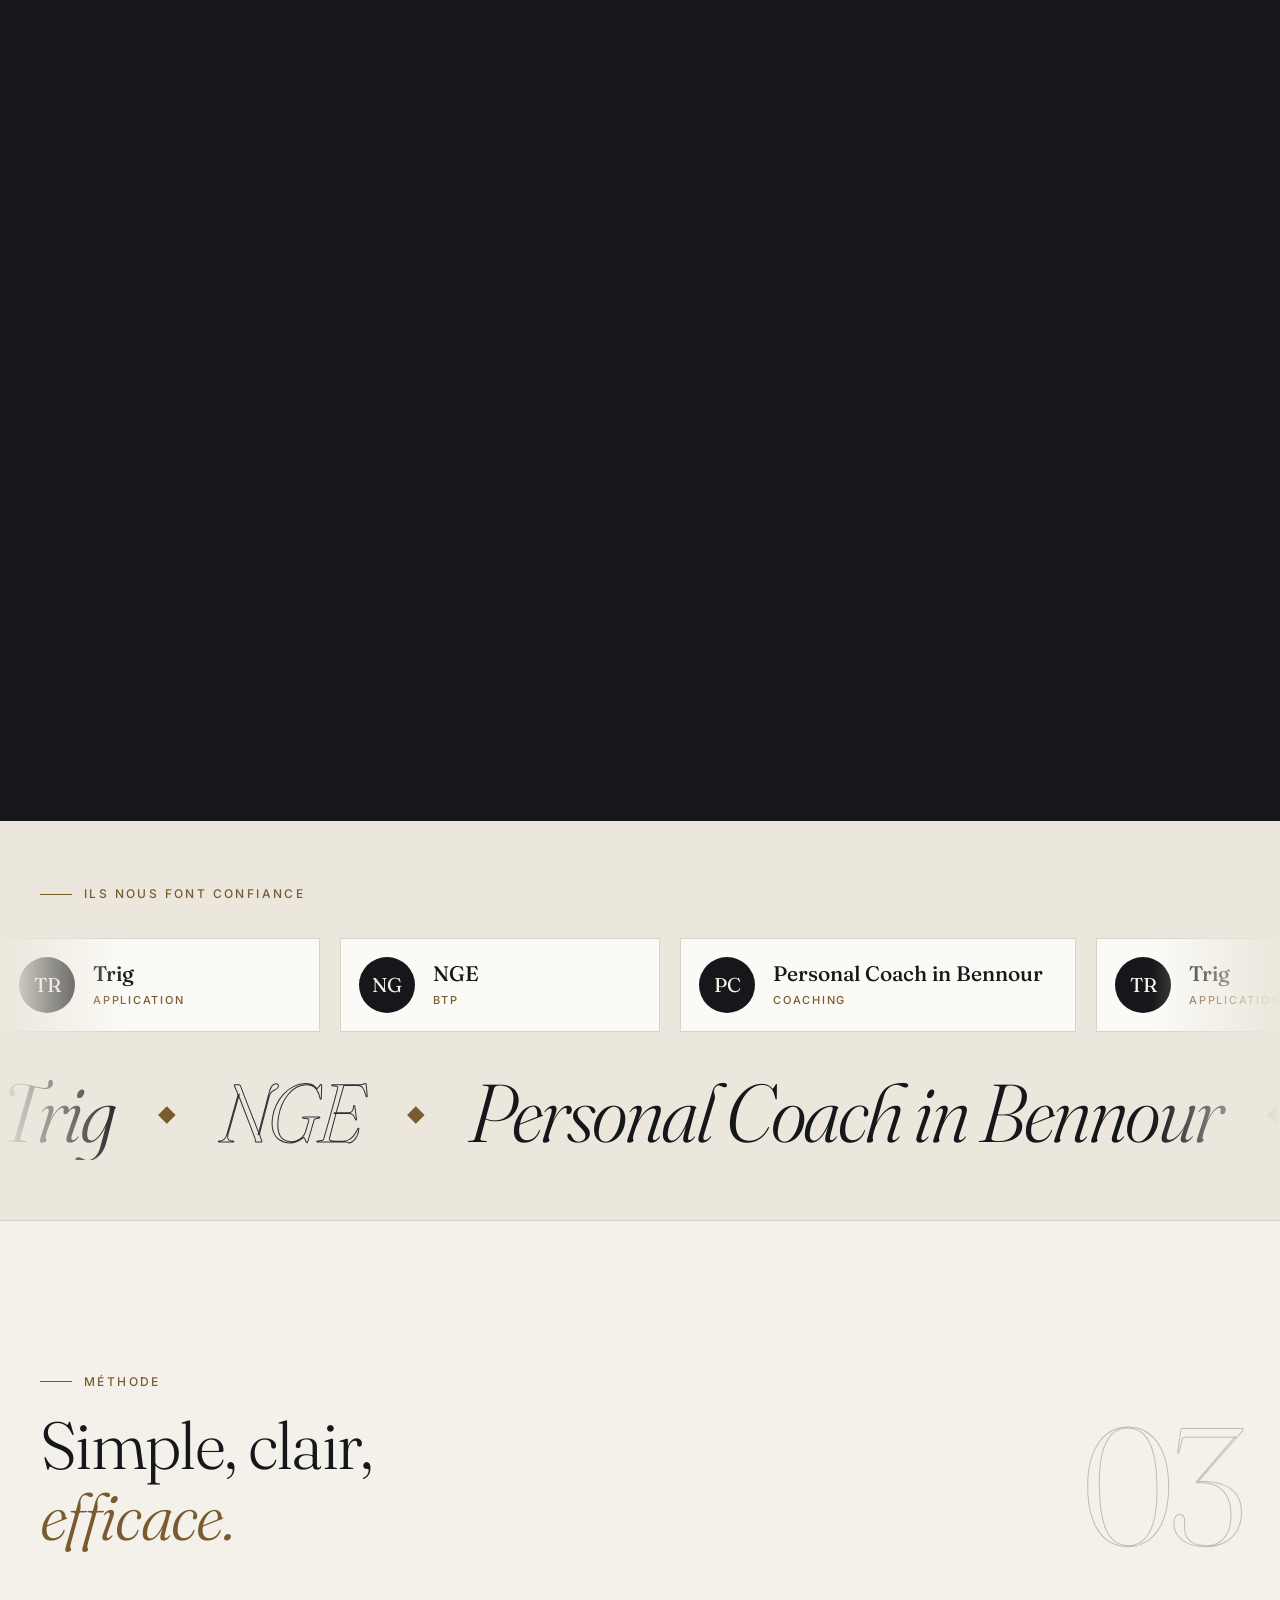
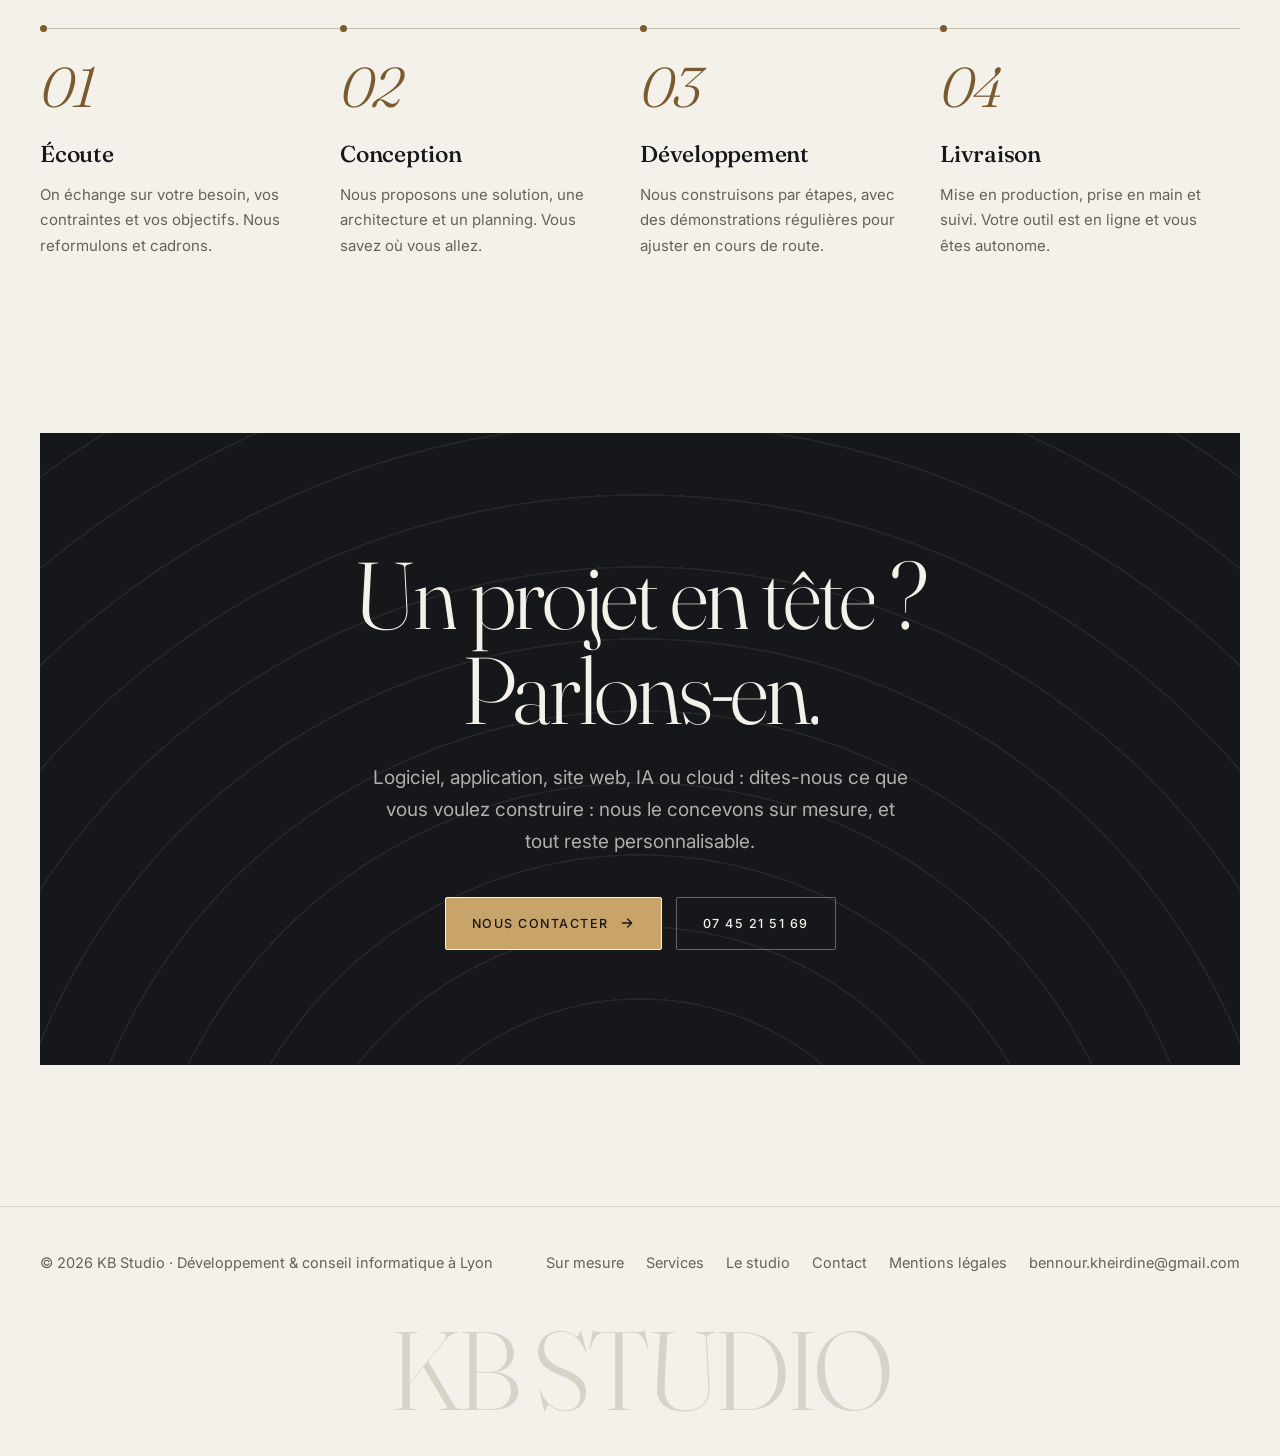
==== commit 768e5150: "Add files via upload" ====
--- a/index.html
+++ b/index.html
@@ -3,16 +3,16 @@
 <head>
   <meta charset="utf-8">
   <meta name="viewport" content="width=device-width, initial-scale=1">
-  <title>KB Studio — Création de logiciels, applications, sites web & IA à Lyon</title>
-  <meta name="description" content="KB Studio, développement et conseil informatique à Lyon : logiciels, applications, sites web, automatisation IA et cloud, en France et dans le monde.">
+  <title>KB Studio — Logiciels, applications, sites web & IA sur mesure à Lyon</title>
+  <meta name="description" content="KB Studio, développement informatique 100&nbsp;% sur mesure à Lyon : logiciels, applications, sites web, automatisation IA et cloud. Tout est personnalisable.">
   <meta name="author" content="KB Studio">
   <meta name="robots" content="index, follow, max-image-preview:large">
   <meta name="google-site-verification" content="fMXi3lfFePFdOTRFC8E85L3mdEJ21YqUwzs45dncFvE" />
   <meta property="og:type" content="website">
   <meta property="og:locale" content="fr_FR">
   <meta property="og:site_name" content="KB Studio">
-  <meta property="og:title" content="KB Studio — Logiciels, applications, sites web & IA à Lyon">
-  <meta property="og:description" content="Création de logiciels, d'applications et de sites web à Lyon, automatisation IA, solutions cloud et conseil informatique.">
+  <meta property="og:title" content="KB Studio — Logiciels, applications, sites web & IA sur mesure à Lyon">
+  <meta property="og:description" content="Du développement 100&nbsp;% sur mesure à Lyon : logiciels, applications, sites web, automatisation IA et solutions cloud. Rien n'est figé, tout est personnalisable.">
   <meta property="og:image" content="https://kheirdine69.github.io/kb-studio/og-image.png">
   <meta name="twitter:card" content="summary_large_image">
   <link rel="canonical" href="https://kheirdine69.github.io/kb-studio/">
@@ -22,7 +22,7 @@
     "@context": "https://schema.org",
     "@type": "ProfessionalService",
     "name": "KB Studio",
-    "description": "Studio de développement et de conseil informatique à Lyon : logiciels sur mesure, applications, sites web, automatisation IA et solutions cloud.",
+    "description": "Studio de développement et de conseil informatique 100 % sur mesure à Lyon : tout est personnalisable. Logiciels, applications, sites web, automatisation IA et solutions cloud.",
     "url": "https://kheirdine69.github.io/kb-studio/",
     "email": "bennour.kheirdine@gmail.com",
     "telephone": "+33745215169",
@@ -132,6 +132,7 @@
   <header class="nav">
     <a class="brand" href="#top"><span class="brand-mark">KB</span>KB Studio</a>
     <nav class="nav-links" aria-label="Navigation principale">
+      <a href="#surmesure">Sur mesure</a>
       <a href="#services">Services</a>
       <a href="#apropos">Le studio</a>
       <a href="#equipe">Équipe</a>
@@ -144,7 +145,8 @@
     </div>
   </header>
   <nav class="mobile-menu" aria-label="Menu mobile">
-    <a href="#services">Services</a>
+    <a href="#surmesure">Sur mesure</a>
+      <a href="#services">Services</a>
     <a href="#apropos">Le studio</a>
     <a href="#equipe">Équipe</a>
     <a href="#projet">Réalisations</a>
@@ -185,10 +187,10 @@
 
         <div class="hero-sub">
           <div>
-            <p class="typed-line reveal" style="--d:700ms">KB Studio, développement et conseil informatique.<br><span>Logiciels, applications, sites web, automatisations IA et cloud.</span></p>
+            <p class="typed-line reveal" style="--d:700ms">KB Studio, développement informatique 100&nbsp;% sur mesure.<br><span>Logiciels, applications, sites web, automatisations IA et cloud.</span></p>
           </div>
           <div class="reveal" style="--d:850ms">
-            <p class="hero-desc">Nous concevons, développons et déployons des outils numériques sur mesure pour les entreprises de la région lyonnaise, et à distance partout dans le monde.</p>
+            <p class="hero-desc">Nous concevons des outils numériques entièrement sur mesure : rien n'est figé, tout est personnalisable. Pour les entreprises de la région lyonnaise, et à distance partout dans le monde.</p>
             <div class="hero-actions">
               <a class="btn btn-primary magnetic" href="contact.html">Démarrer un projet
                 <svg viewBox="0 0 24 24" fill="none" stroke="currentColor" stroke-width="2" stroke-linecap="round" stroke-linejoin="round"><path d="M5 12h14M13 6l6 6-6 6"/></svg>
@@ -203,10 +205,26 @@
     <!-- ============ BANDEAU ============ -->
     <div class="marquee" aria-hidden="true">
       <div class="marquee-track">
-        <span>Logiciels</span><span>Applications</span><span>Sites web</span><span>Automatisation IA</span><span>Cloud</span><span>Conseil</span>
-        <span>Logiciels</span><span>Applications</span><span>Sites web</span><span>Automatisation IA</span><span>Cloud</span><span>Conseil</span>
+        <span>100&nbsp;% sur mesure</span><span>Logiciels</span><span>Applications</span><span>Sites web</span><span>Automatisation IA</span><span>Cloud</span><span>Conseil</span><span>Tout est personnalisable</span>
+        <span>100&nbsp;% sur mesure</span><span>Logiciels</span><span>Applications</span><span>Sites web</span><span>Automatisation IA</span><span>Cloud</span><span>Conseil</span><span>Tout est personnalisable</span>
       </div>
     </div>
+
+    <!-- ============ SUR MESURE ============ -->
+    <section id="surmesure">
+      <div class="wrap">
+        <span class="eyebrow reveal">Notre signature</span>
+        <h2 class="title" data-split>100&nbsp;% sur mesure.<br><span class="grad">Tout est personnalisable.</span></h2>
+        <p class="lead reveal">Nous ne vendons pas de solution toute faite à laquelle vous adapter. Nous construisons l'outil à partir de votre activité, de vos règles et de vos habitudes : chaque fonction, chaque écran, chaque détail peut être pensé pour vous.</p>
+
+        <div class="steps" data-stagger>
+          <div class="step reveal"><h3>Conçu pour vous</h3><p>Nous partons de votre métier et de vos contraintes, jamais d'un modèle préfabriqué.</p></div>
+          <div class="step reveal"><h3>Tout est modifiable</h3><p>Fonctionnalités, interface, règles métier, données : rien n'est imposé, tout se décide avec vous.</p></div>
+          <div class="step reveal"><h3>À votre image</h3><p>Identité visuelle, vocabulaire, façon de travailler de vos équipes : l'outil vous ressemble.</p></div>
+          <div class="step reveal"><h3>Toujours évolutif</h3><p>Votre activité change, l'outil aussi. Nous ajoutons, ajustons et faisons évoluer, sans repartir de zéro.</p></div>
+        </div>
+      </div>
+    </section>
 
     <!-- ============ SERVICES ============ -->
     <section id="services">
@@ -215,7 +233,7 @@
           <div>
             <span class="eyebrow reveal">Ce que nous faisons</span>
             <h2 class="title" data-split>Six expertises,<br><span class="grad">une seule équipe.</span></h2>
-            <p class="lead reveal">De l'idée à la mise en production : nous prenons en charge votre projet de bout en bout, ou nous intervenons sur l'étape qui vous bloque.</p>
+            <p class="lead reveal">De l'idée à la mise en production : nous prenons en charge votre projet de bout en bout, ou nous intervenons sur l'étape qui vous bloque. Chaque réalisation est conçue sur mesure : rien n'est figé, tout est personnalisable.</p>
           </div>
           <div class="ghost-num" aria-hidden="true">01</div>
         </div>
@@ -287,7 +305,7 @@
             <h2 class="title" data-split>La rigueur de l'ingénierie,<br><span class="grad">le sens du produit.</span></h2>
             <div class="about-text reveal" style="margin-top:26px">
               <p><strong>KB Studio</strong> est un studio de développement et de conseil informatique basé en région lyonnaise. Nous concevons des outils numériques de A à Z : logiciels, applications, sites web, automatisations IA et infrastructures cloud.</p>
-              <p>Nous travaillons avec des entreprises et des indépendants, en France et dans le monde entier, avec un objectif simple : des outils qui font gagner du temps et qui servent vraiment votre activité.</p>
+              <p>Nous travaillons avec des entreprises et des indépendants, en France et dans le monde entier, avec un objectif simple : des outils qui font gagner du temps et qui servent vraiment votre activité. Notre signature : le sur mesure, de la première idée jusqu'au moindre détail.</p>
             </div>
             <div class="stats" data-stagger>
               <div class="stat reveal"><b class="grad" data-count="6">6</b><span>domaines d'expertise</span></div>
@@ -536,7 +554,7 @@
       <div class="wrap">
         <div class="cta-box reveal">
           <h2 data-split>Un projet en tête ?<br>Parlons-en.</h2>
-          <p>Logiciel, application, site web, IA ou cloud : dites-nous ce que vous voulez construire.</p>
+          <p>Logiciel, application, site web, IA ou cloud : dites-nous ce que vous voulez construire : nous le concevons sur mesure, et tout reste personnalisable.</p>
           <div class="cta-actions">
             <a class="btn btn-primary magnetic" href="contact.html">Nous contacter
               <svg viewBox="0 0 24 24" fill="none" stroke="currentColor" stroke-width="2" stroke-linecap="round" stroke-linejoin="round"><path d="M5 12h14M13 6l6 6-6 6"/></svg>
@@ -553,7 +571,8 @@
       <div class="foot">
         <span>© <span data-year>2026</span> KB Studio · Développement &amp; conseil informatique à Lyon</span>
         <div class="foot-links">
-          <a href="#services">Services</a>
+          <a href="#surmesure">Sur mesure</a>
+      <a href="#services">Services</a>
           <a href="#apropos">Le studio</a>
           <a href="contact.html">Contact</a>
           <a href="mentions-legales.html">Mentions légales</a>
--- a/styles.css
+++ b/styles.css
@@ -513,3 +513,19 @@
 @media (prefers-reduced-motion: reduce) { .hero-art .draw { stroke-dashoffset: 0; } .art-ticks, .art-orbit { animation: none; } }
 #projet .project { color: var(--ink); }
 .profile dd a { color: var(--accent); text-decoration: underline; text-underline-offset: 3px; }
+
+/* Section « sur mesure » : bande sombre pour marquer le message */
+#surmesure { background: var(--night); color: var(--bg); overflow: hidden; }
+#surmesure::before { content: ""; position: absolute; right: -200px; top: -200px; width: 680px; height: 680px; border-radius: 50%; pointer-events: none; background: repeating-radial-gradient(circle, transparent 0 58px, rgba(244, 241, 234, 0.07) 59px 60px); -webkit-mask-image: radial-gradient(circle, #000 25%, transparent 70%); mask-image: radial-gradient(circle, #000 25%, transparent 70%); }
+#surmesure .wrap { position: relative; }
+#surmesure .title { color: var(--bg); font-size: clamp(40px, 6.6vw, 96px); line-height: 1; }
+#surmesure .eyebrow, #surmesure .grad, #surmesure .grad .wi { color: var(--accent-2); }
+#surmesure .lead { color: rgba(244, 241, 234, 0.74); max-width: 700px; }
+#surmesure .steps { margin-top: clamp(44px, 6vw, 72px); border-top-color: rgba(244, 241, 234, 0.25); }
+#surmesure .step::before { color: var(--accent-2); }
+#surmesure .step::after { background: var(--accent-2); }
+#surmesure .step h3 { color: var(--bg); }
+#surmesure .step:hover h3 { color: var(--accent-2); }
+#surmesure .step p { color: rgba(244, 241, 234, 0.7); }
+@media (max-width: 640px) { #surmesure .title { font-size: clamp(32px, 9.5vw, 44px); } }
+.hero-art { top: 36%; width: min(500px, 36vw); opacity: 0.9; }
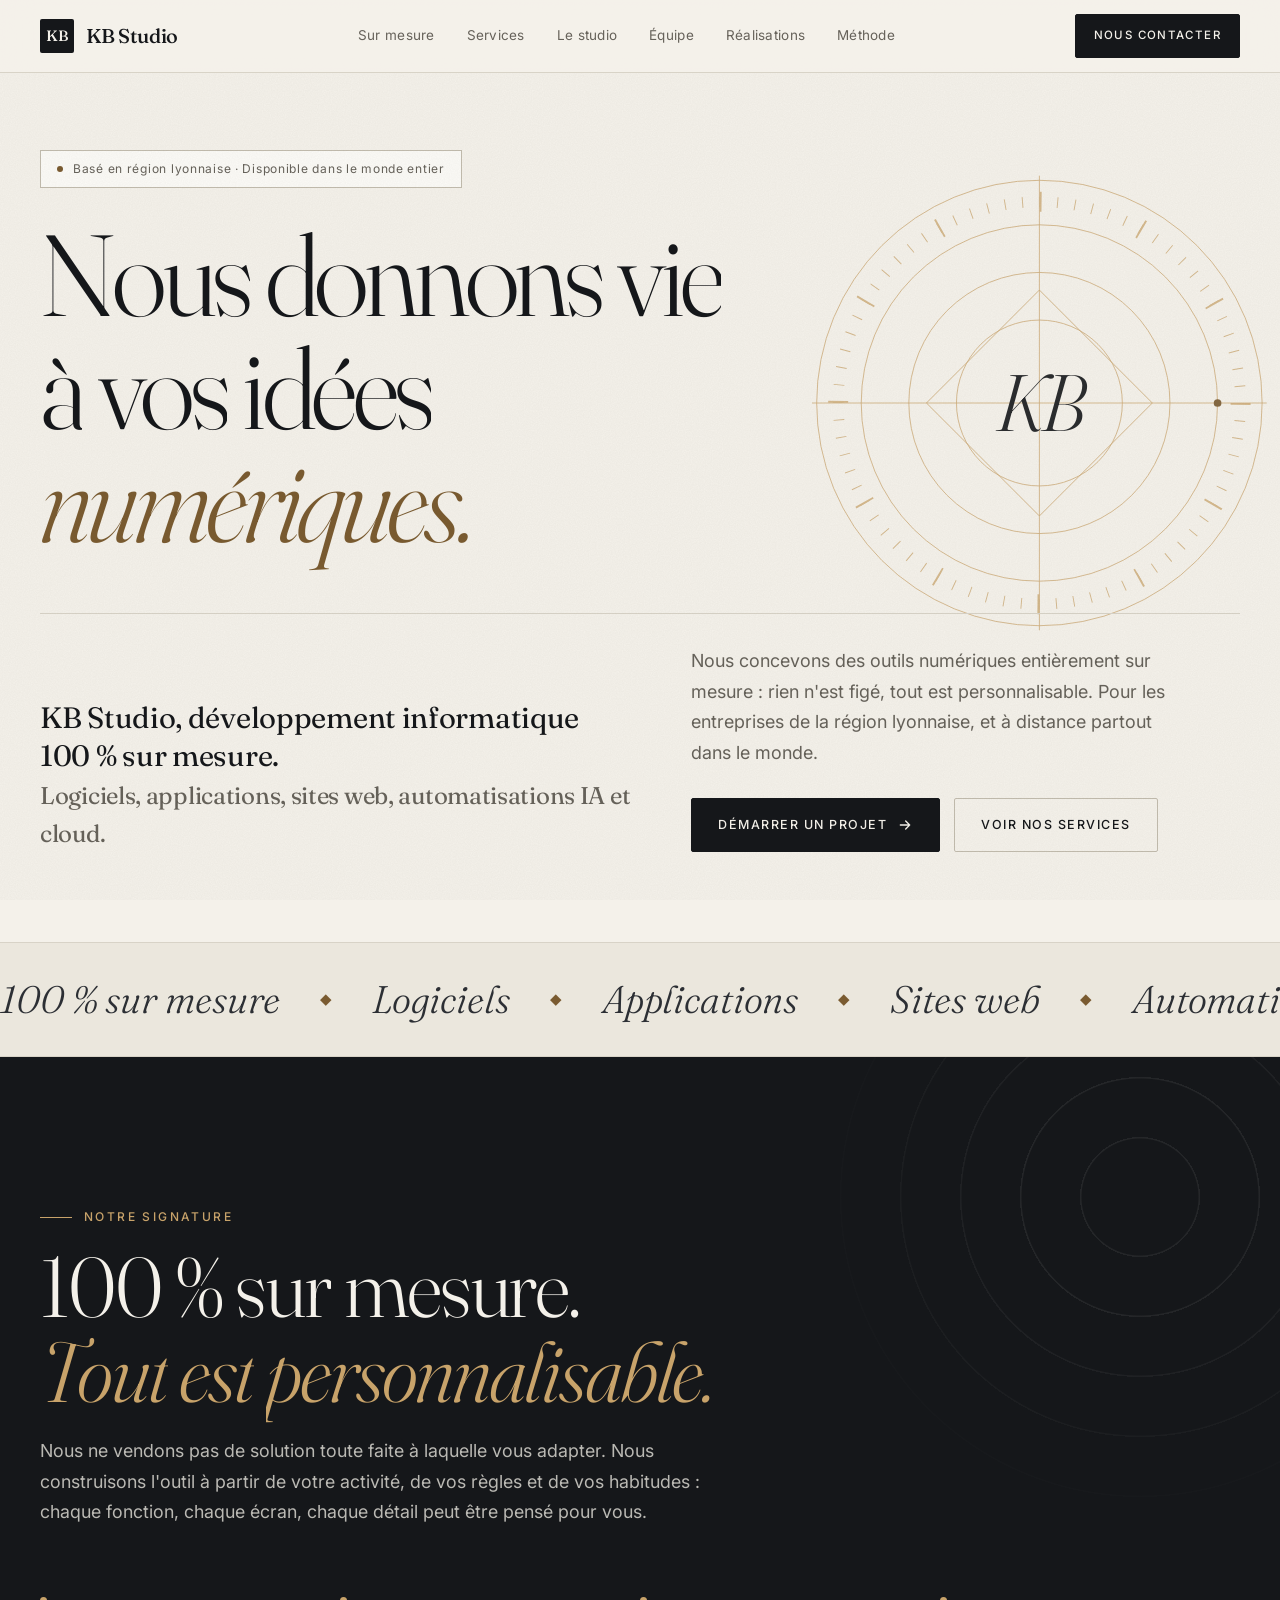
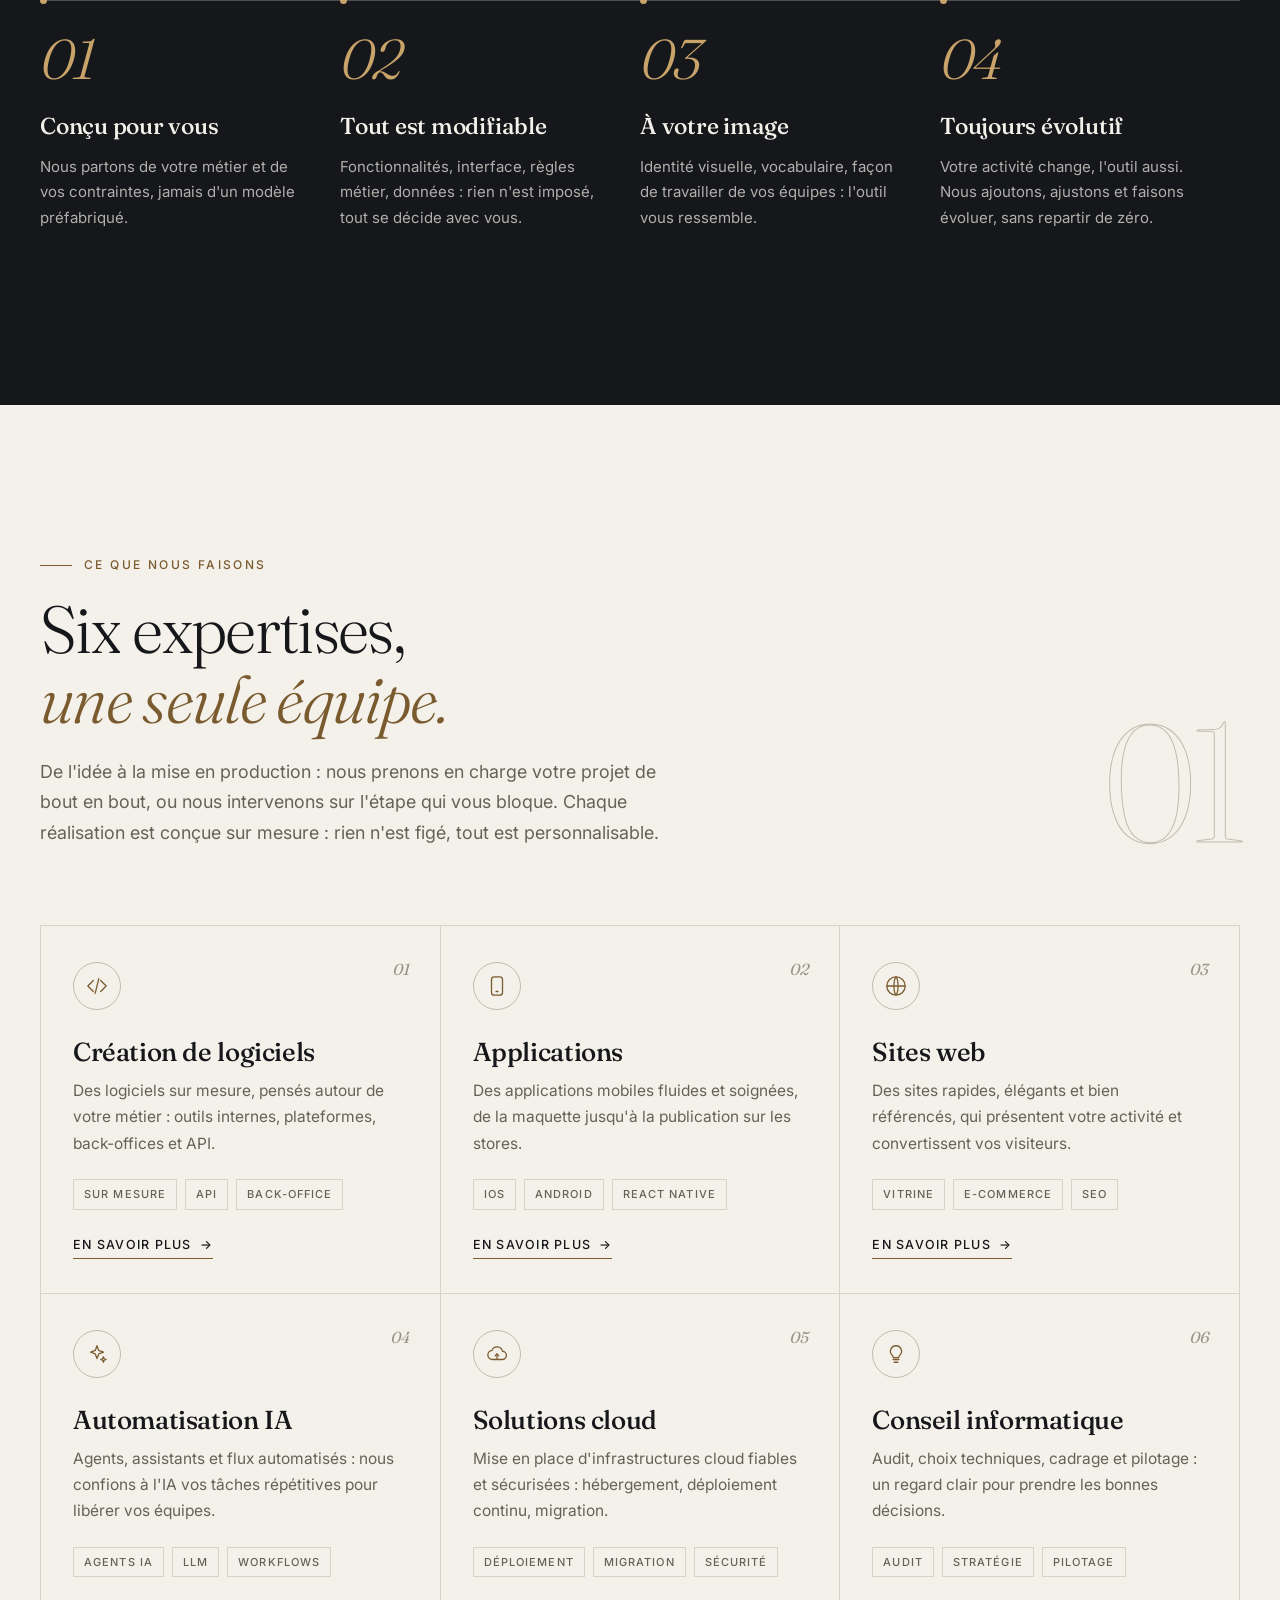
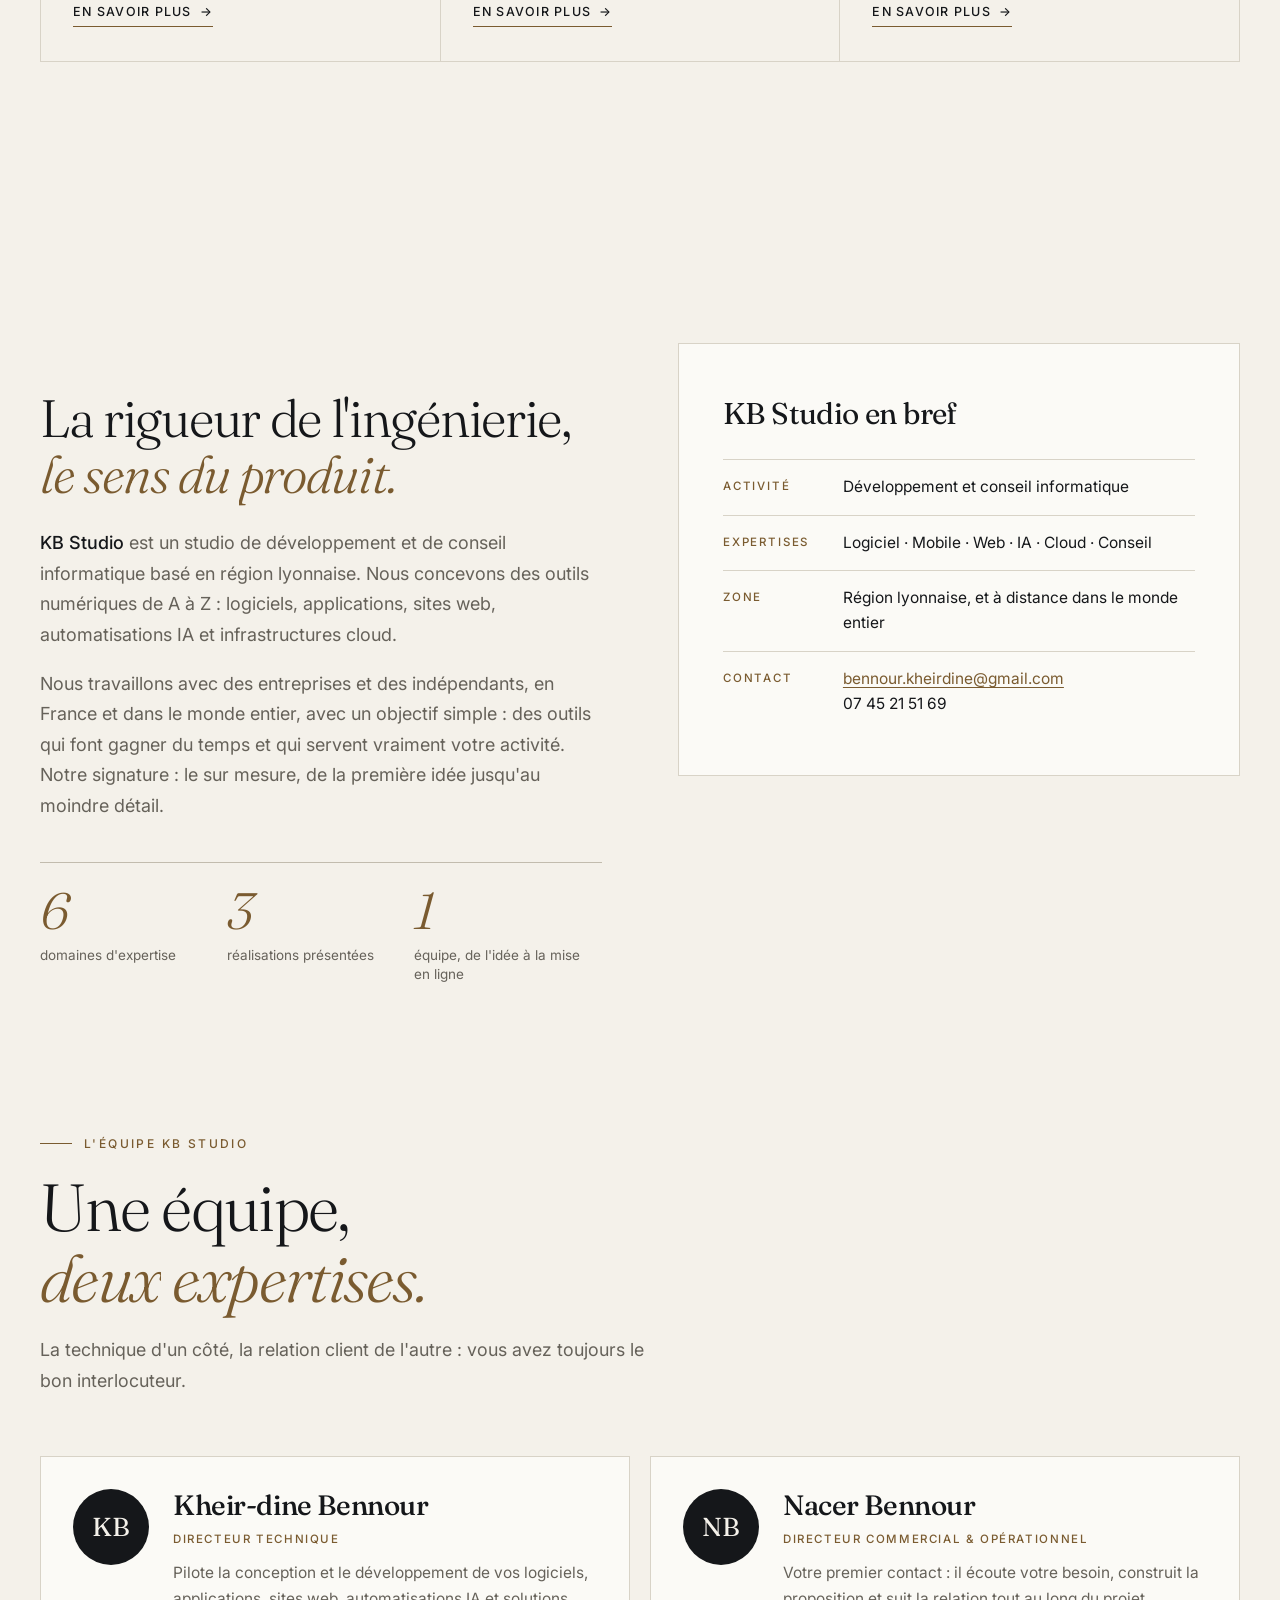
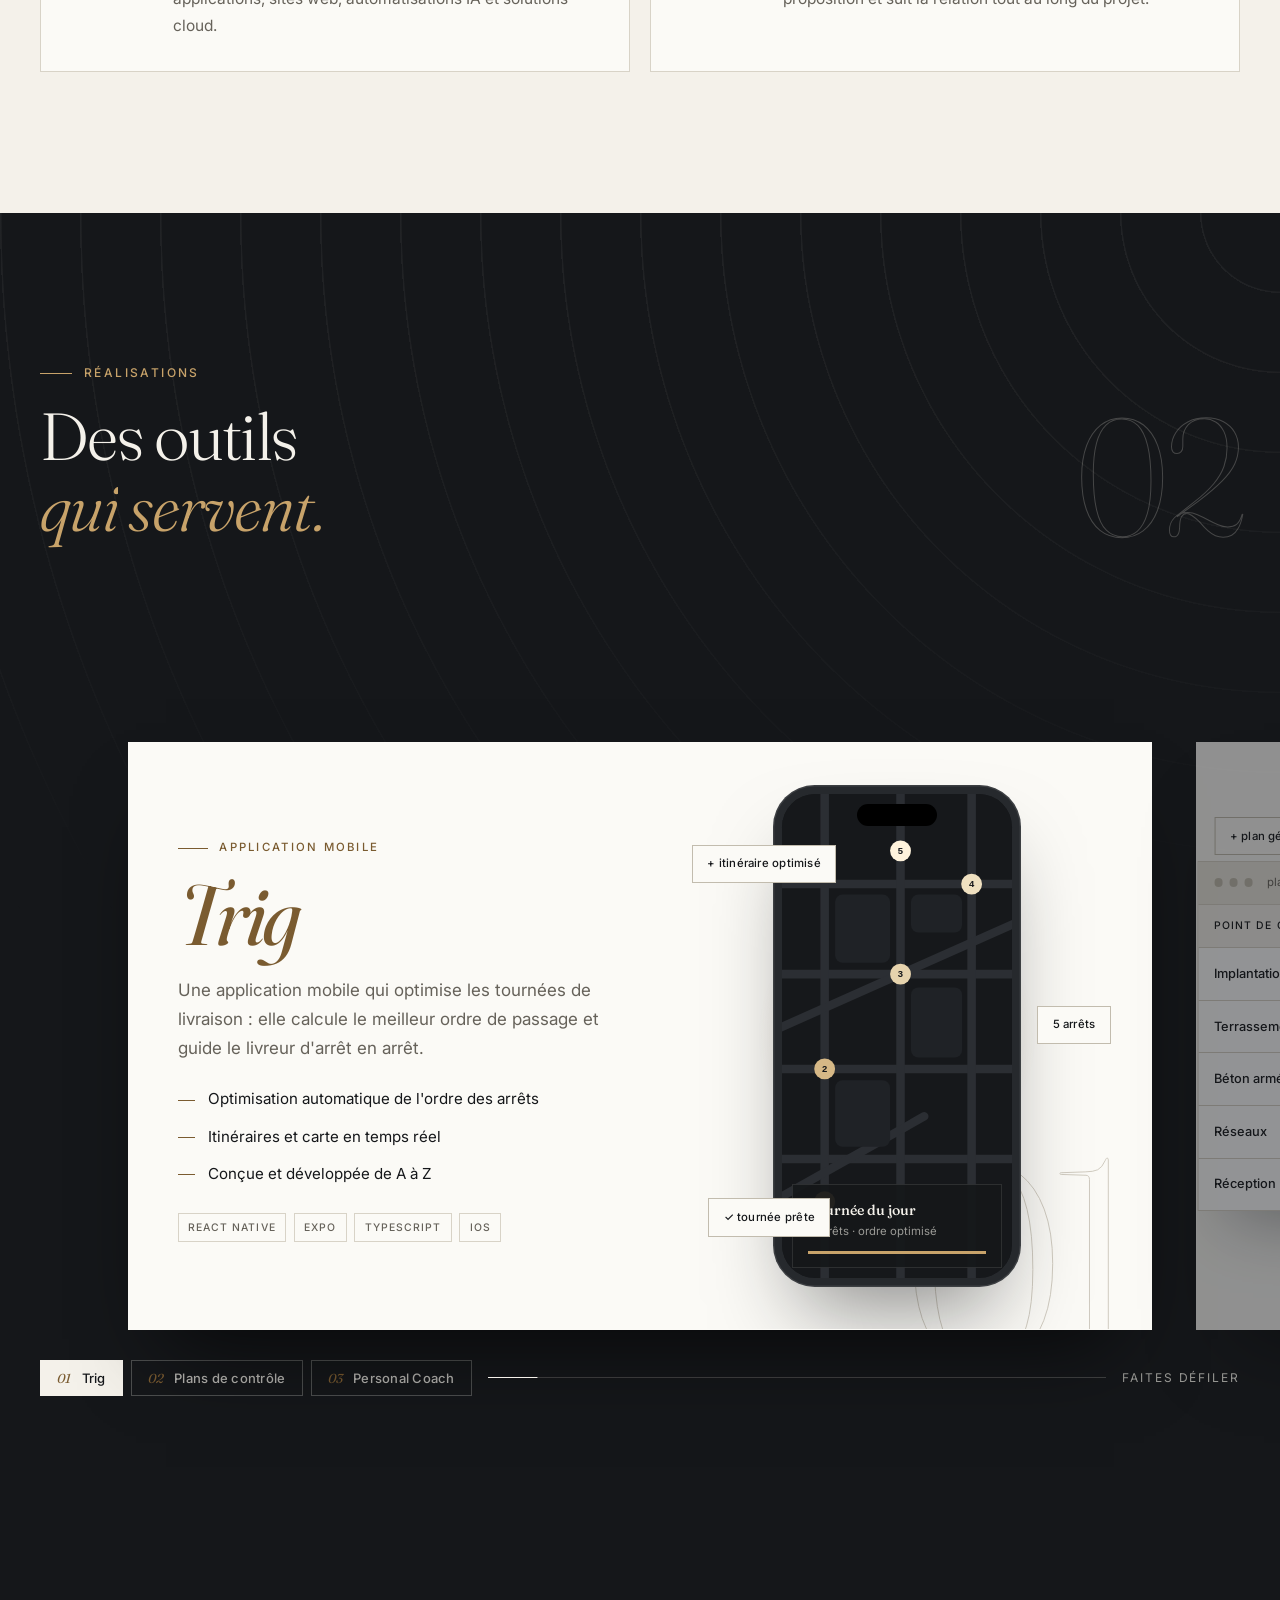
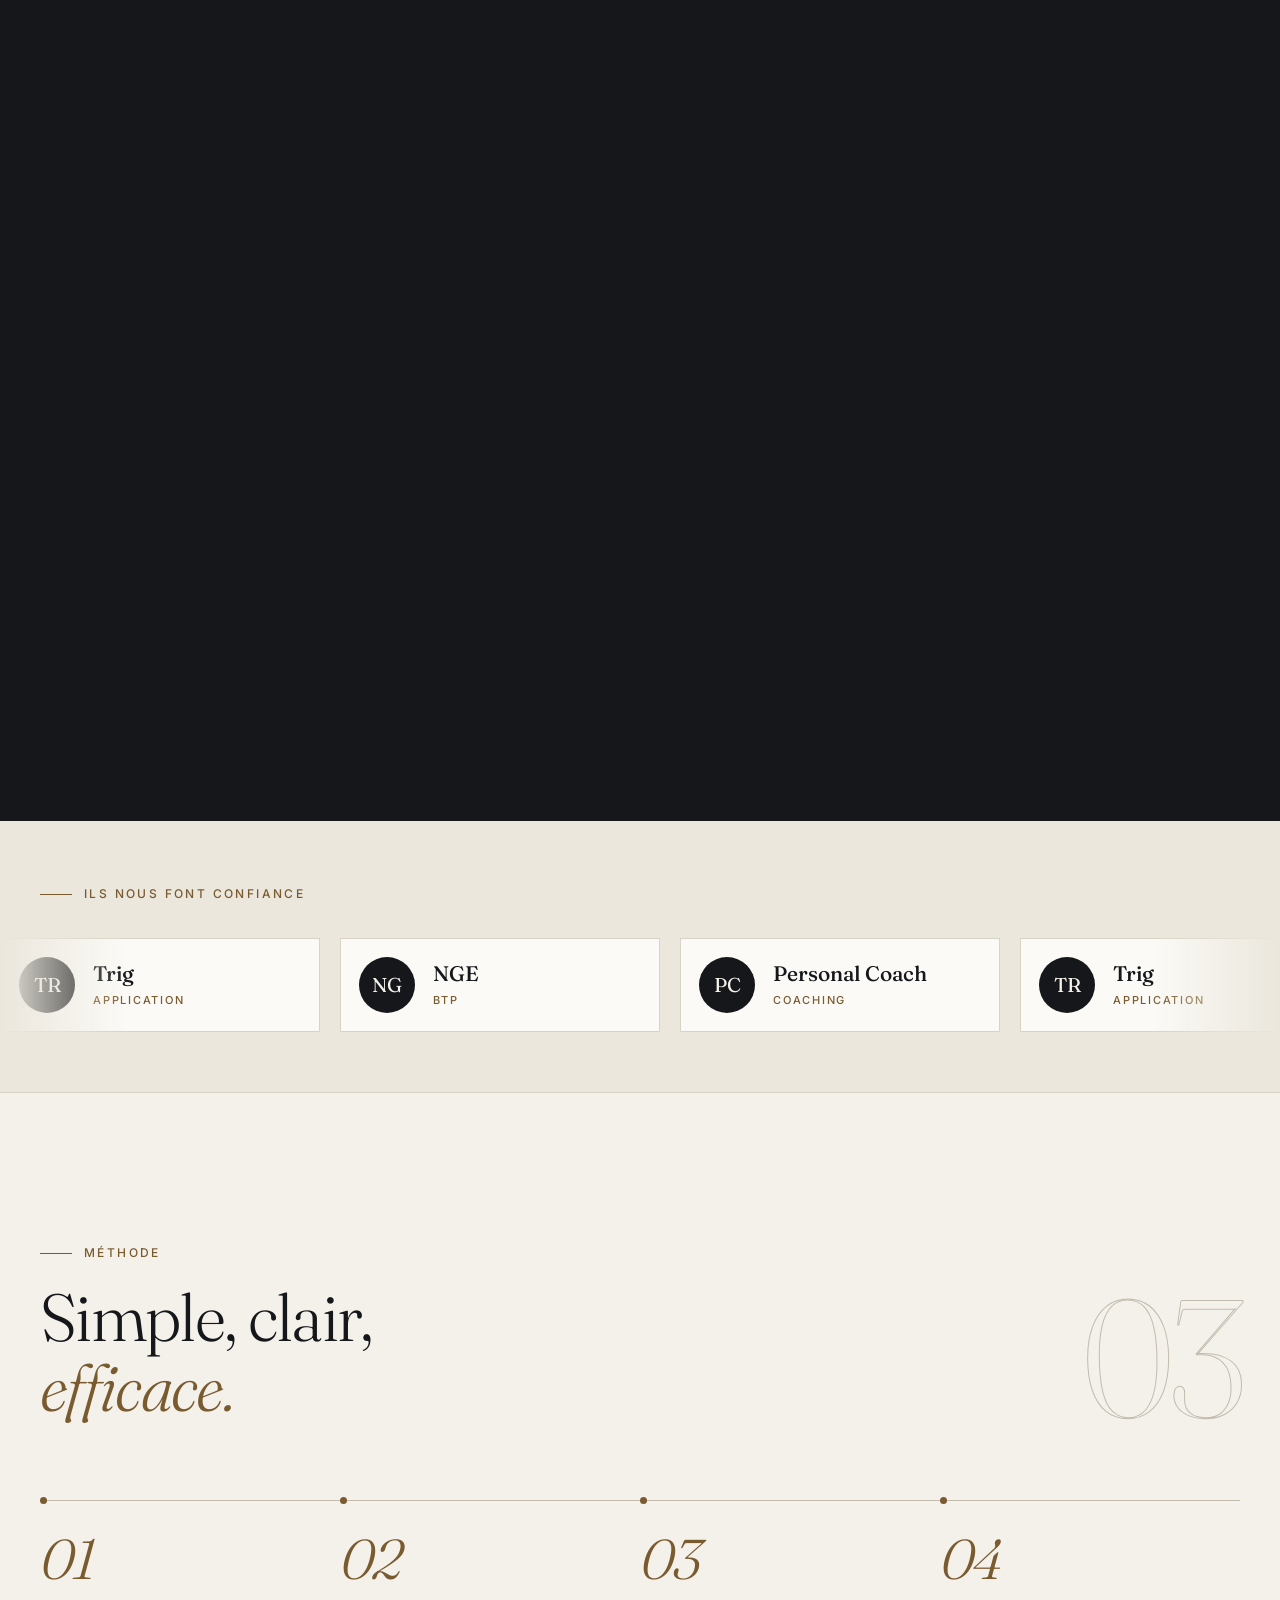
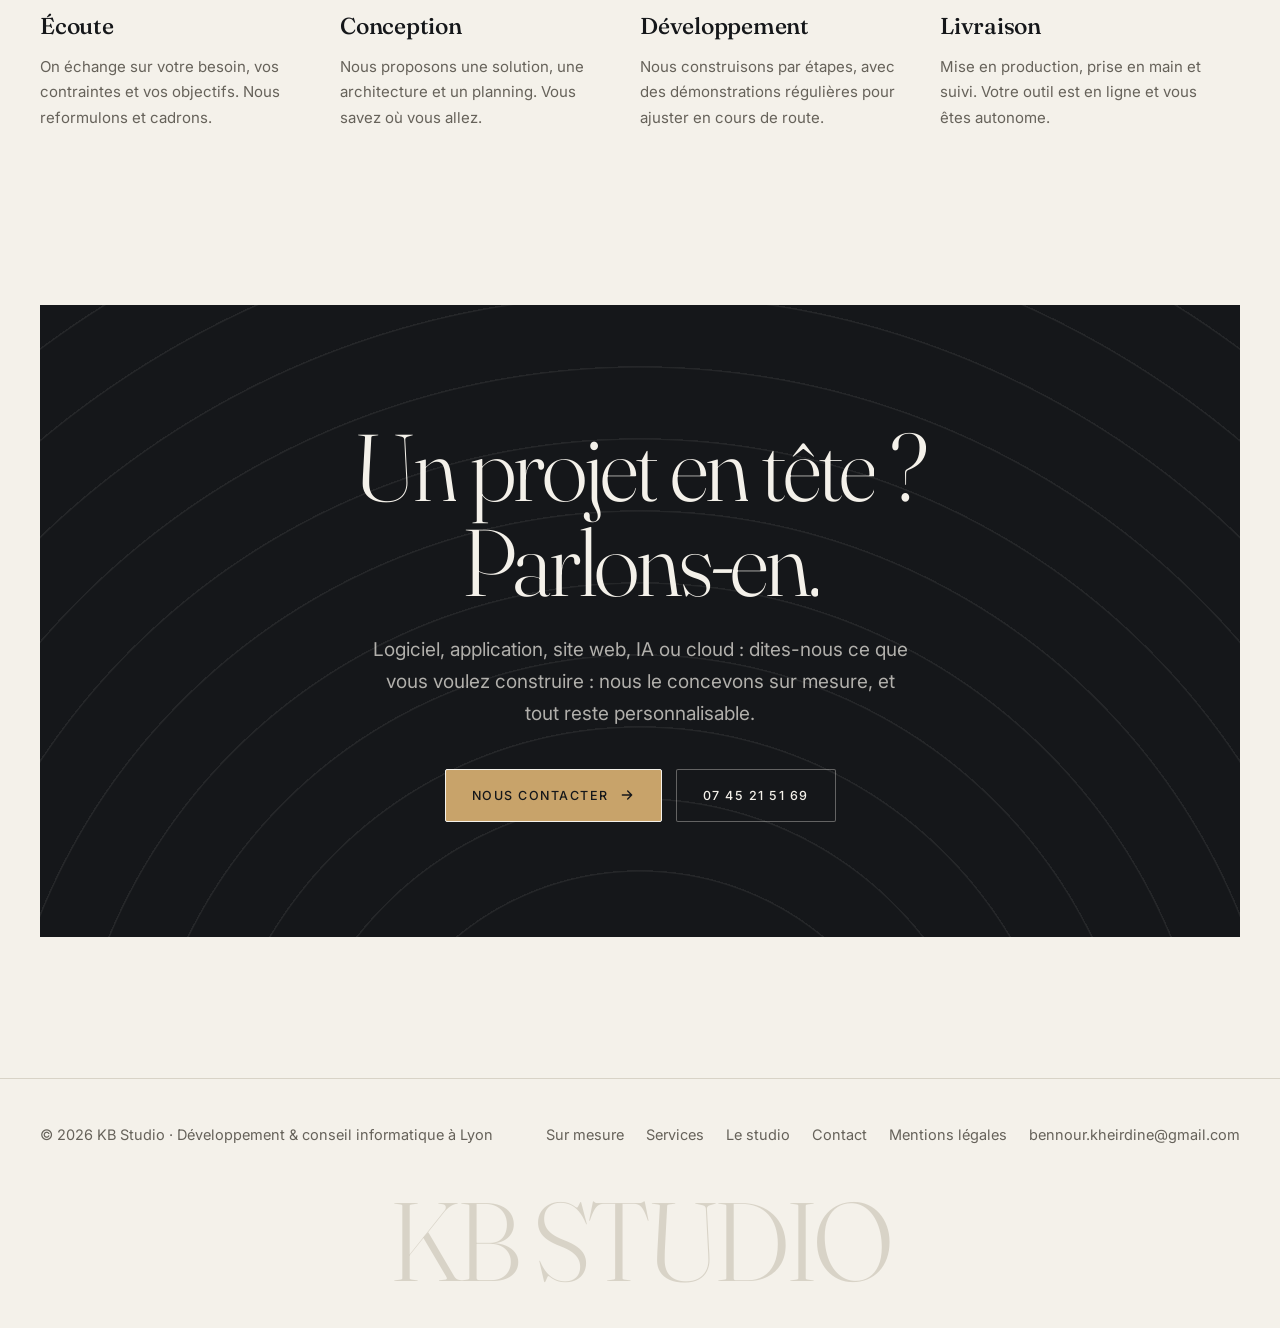
==== commit a93bce37: "Add files via upload" ====
--- a/index.html
+++ b/index.html
@@ -458,8 +458,8 @@
           <span class="hs-ghost" aria-hidden="true">03</span>
           <div>
             <span class="eyebrow">Application interne · Coaching</span>
-            <h3 class="grad long">Personal Coach in Bennour</h3>
-            <p>Le développement de l'application interne de Personal Coach in Bennour, pensée pour leur activité et leur façon de travailler au quotidien.</p>
+            <h3 class="grad long">Personal Coach</h3>
+            <p>Le développement de l'application interne de Personal Coach, pensée pour leur activité et leur façon de travailler au quotidien.</p>
             <ul>
               <li>Application interne sur mesure</li>
               <li>Conçue autour de leur fonctionnement</li>
@@ -512,17 +512,7 @@
               <div class="mq-set">
                 <div class="client-card"><i class="client-mono">TR</i><div><b>Trig</b><small>Application</small></div></div>
                 <div class="client-card"><i class="client-mono">NG</i><div><b>NGE</b><small>BTP</small></div></div>
-                <div class="client-card"><i class="client-mono">PC</i><div><b>Personal Coach in Bennour</b><small>Coaching</small></div></div>
-              </div>
-            </div>
-          </div>
-
-          <div class="mq mq-text reverse" style="--dur:55s" aria-hidden="true">
-            <div class="mq-track">
-              <div class="mq-set">
-                <span class="mq-item">Trig</span>
-                <span class="mq-item">NGE</span>
-                <span class="mq-item">Personal Coach in Bennour</span>
+                <div class="client-card"><i class="client-mono">PC</i><div><b>Personal Coach</b><small>Coaching</small></div></div>
               </div>
             </div>
           </div>
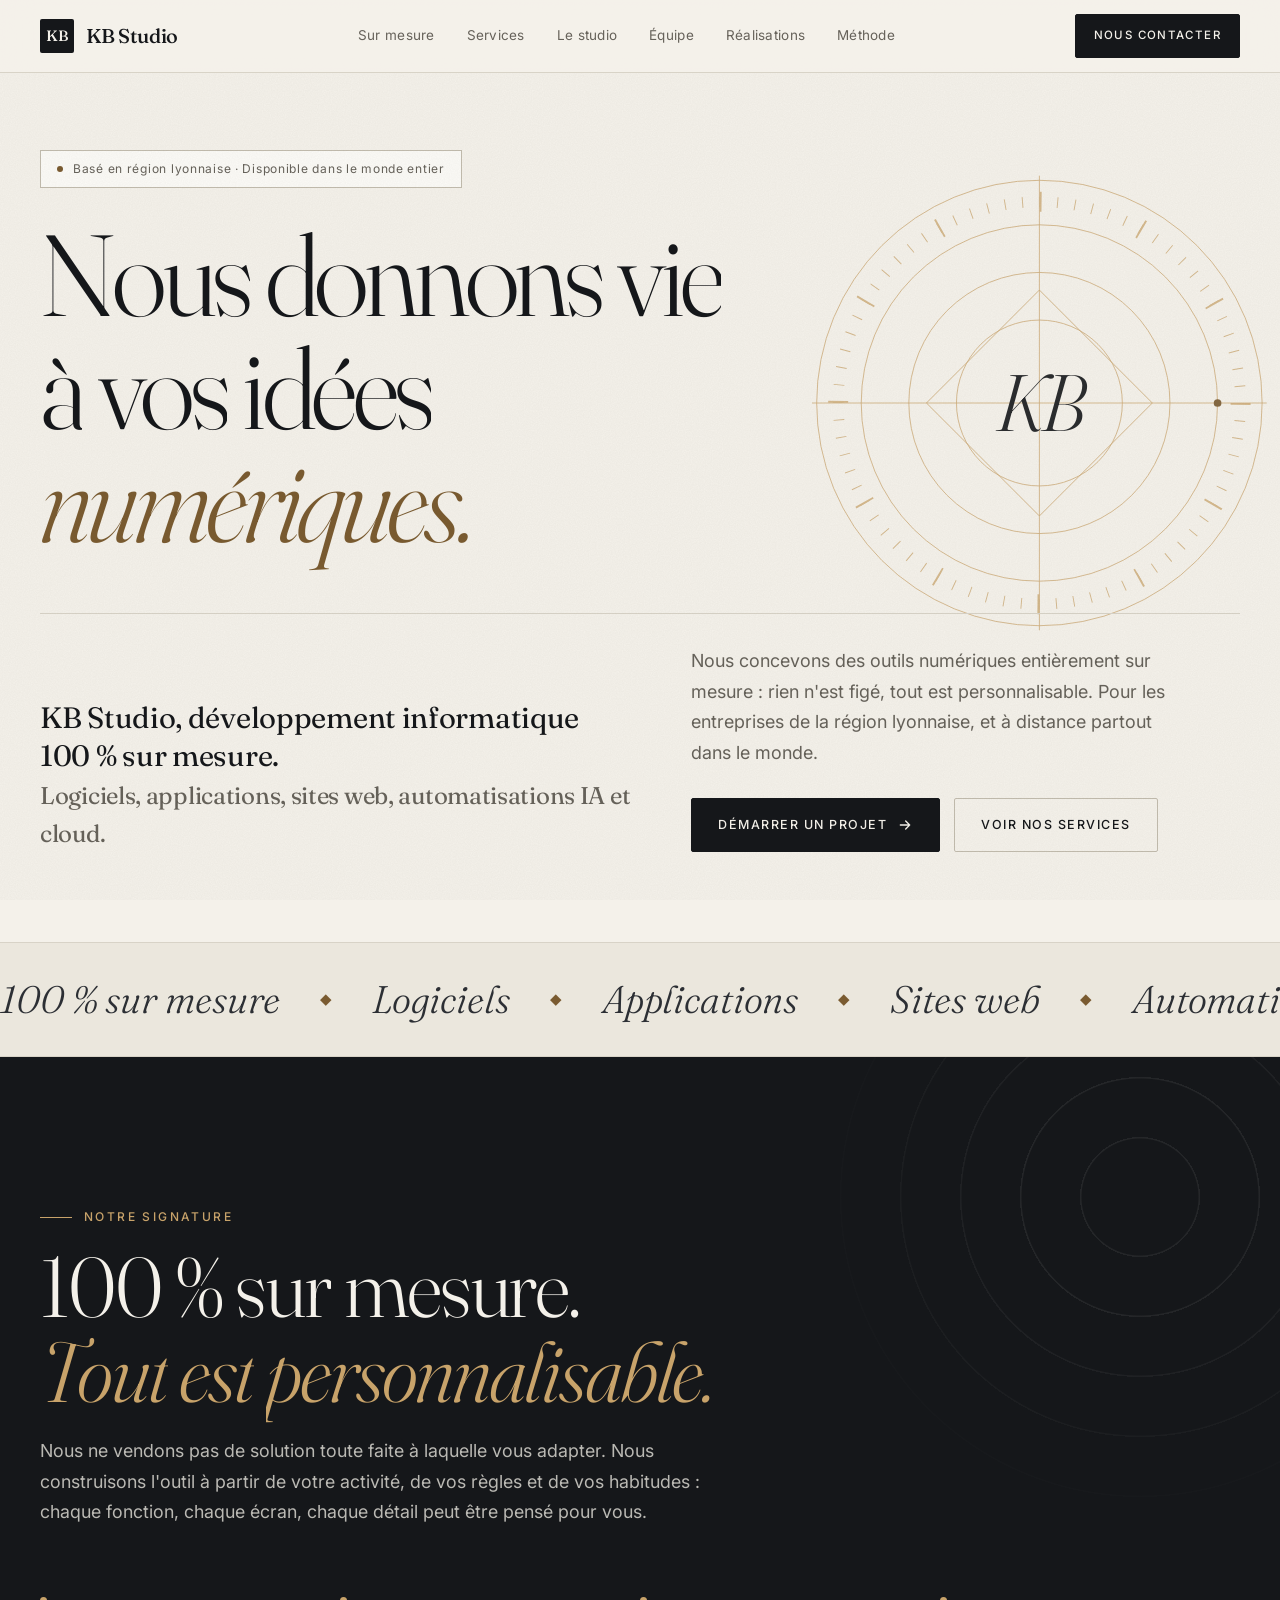
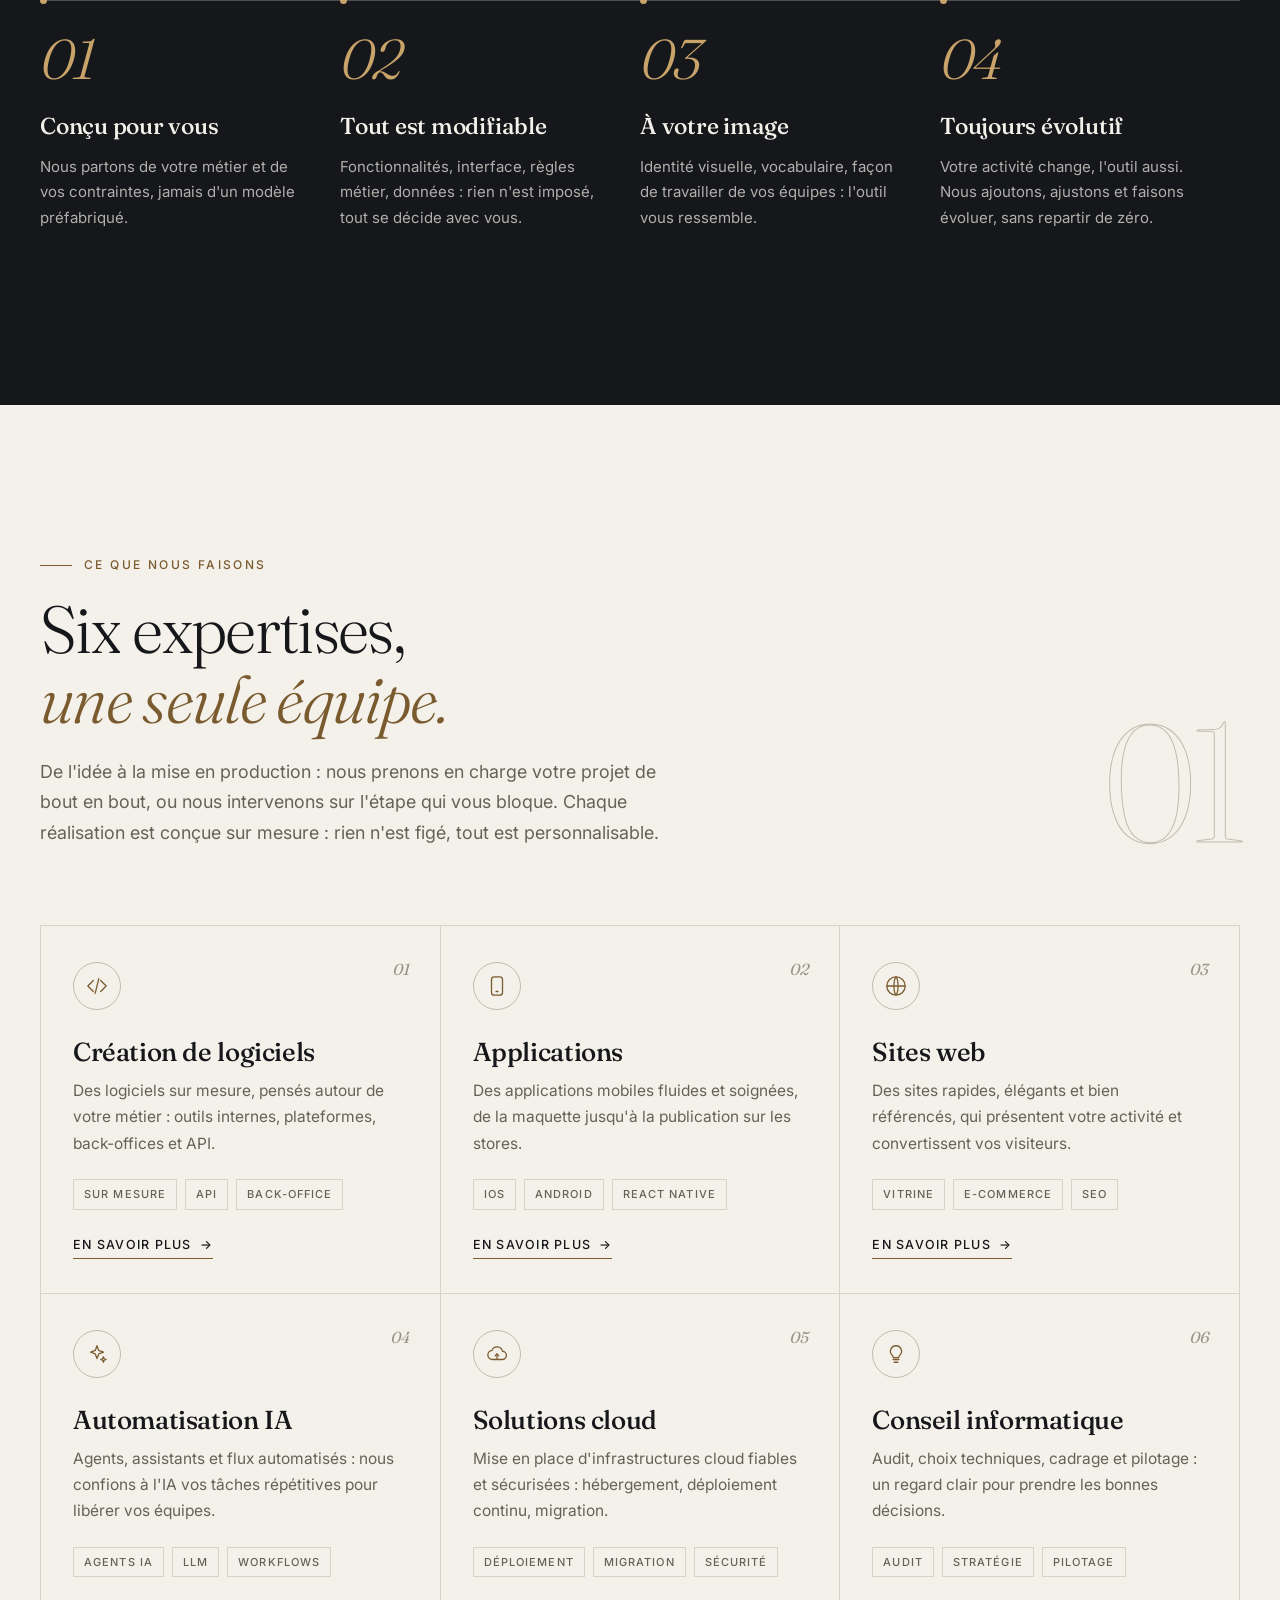
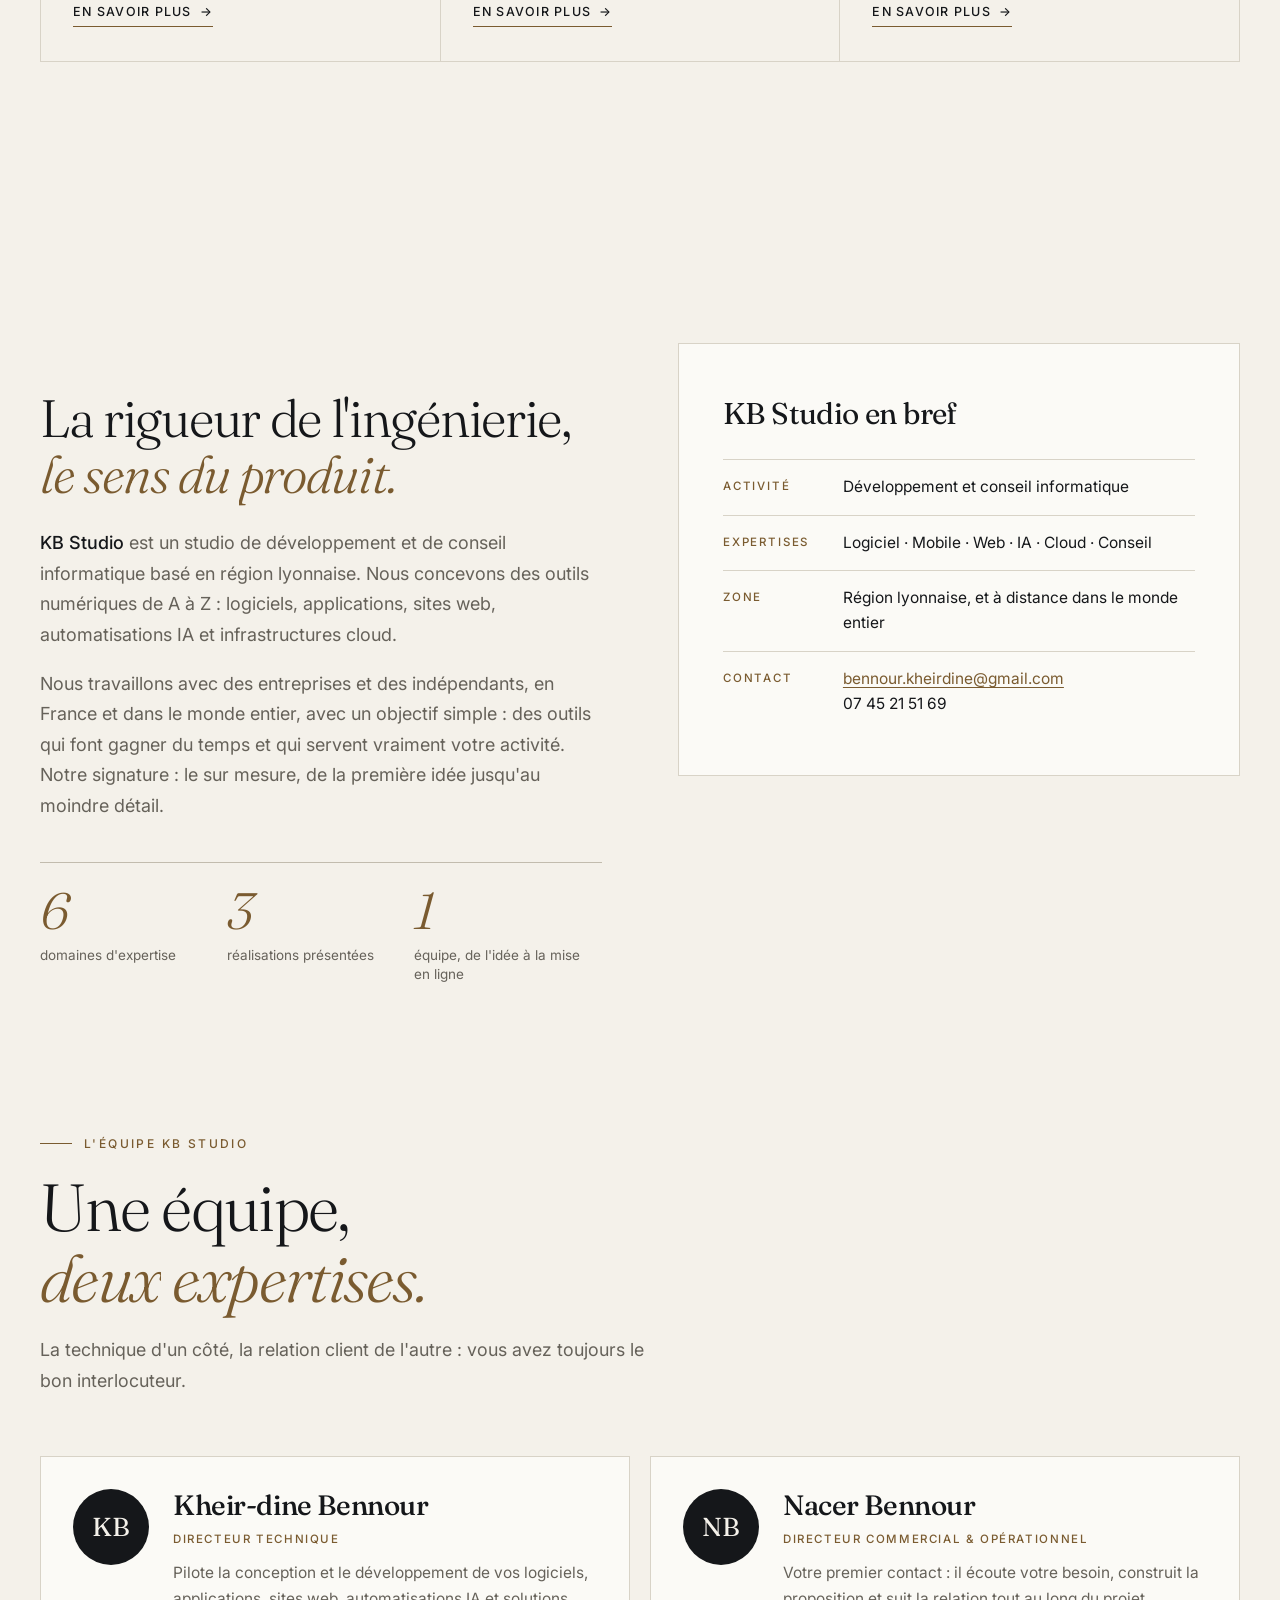
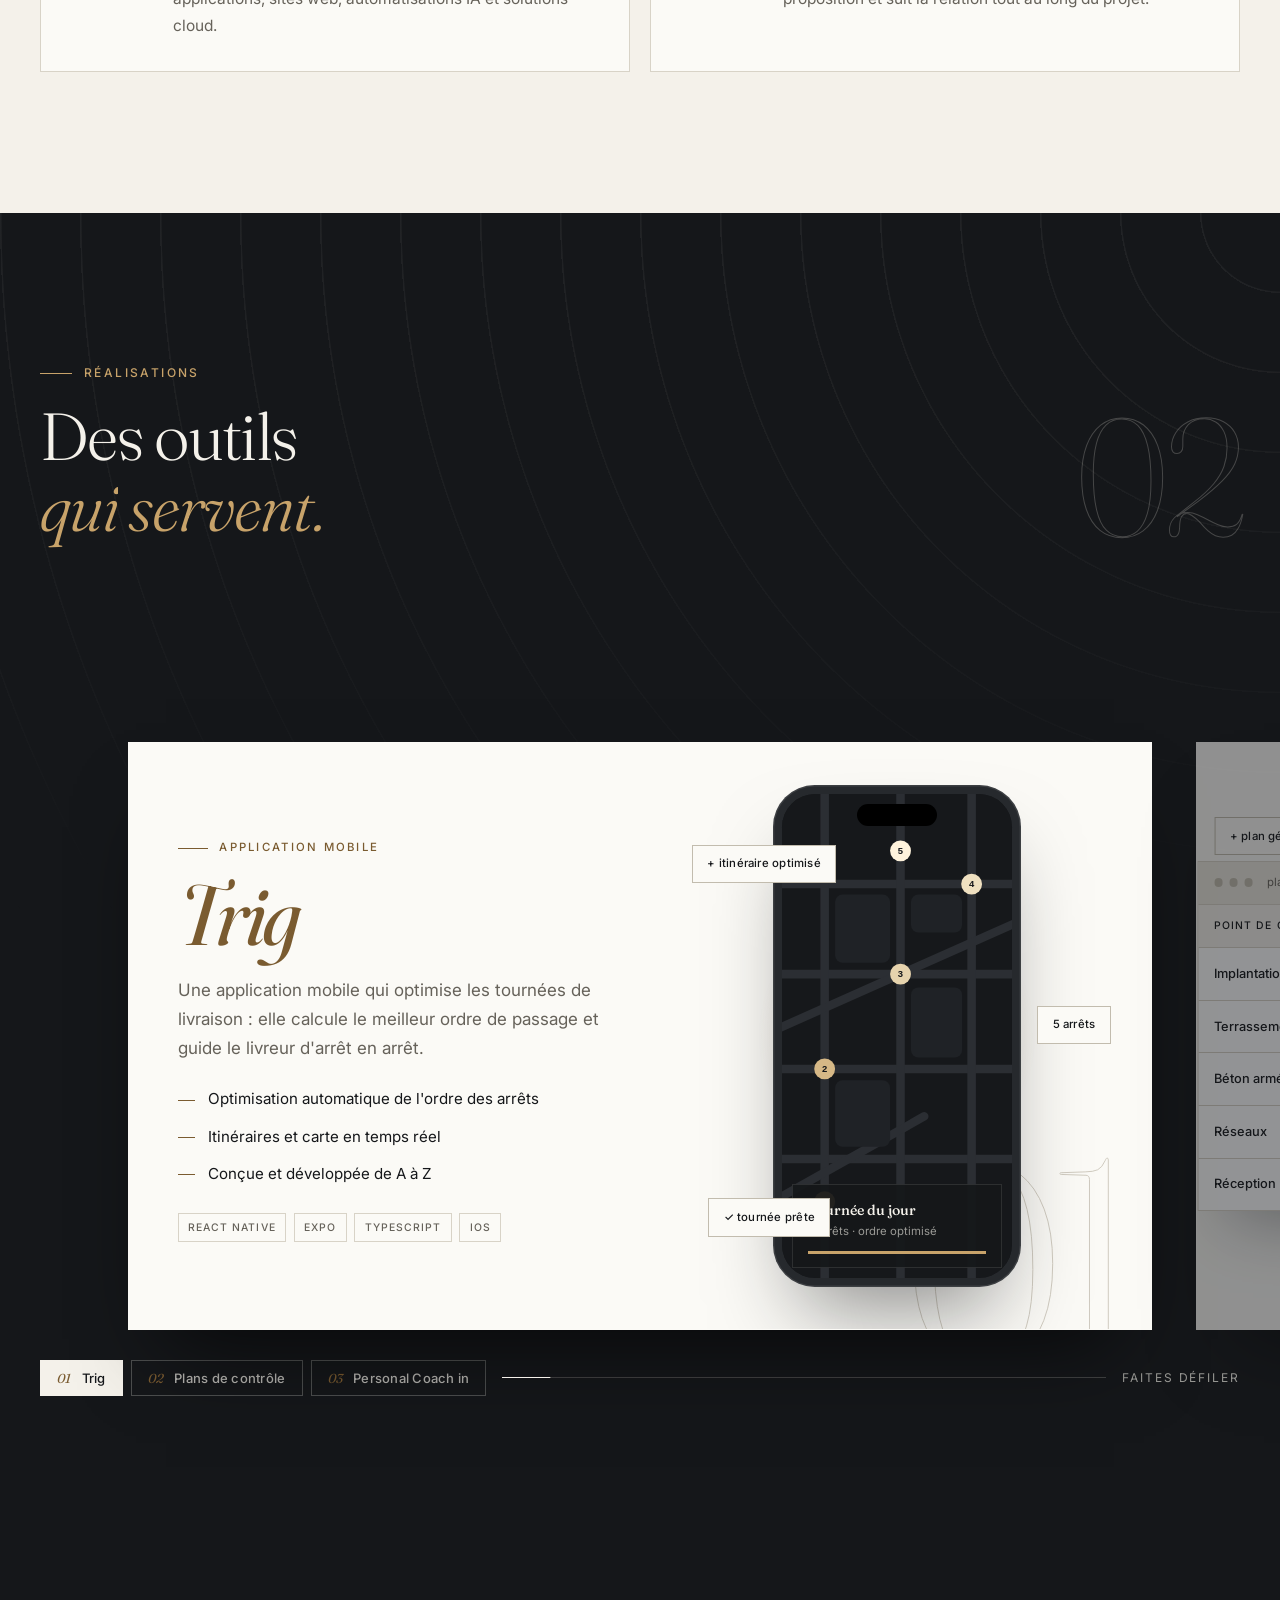
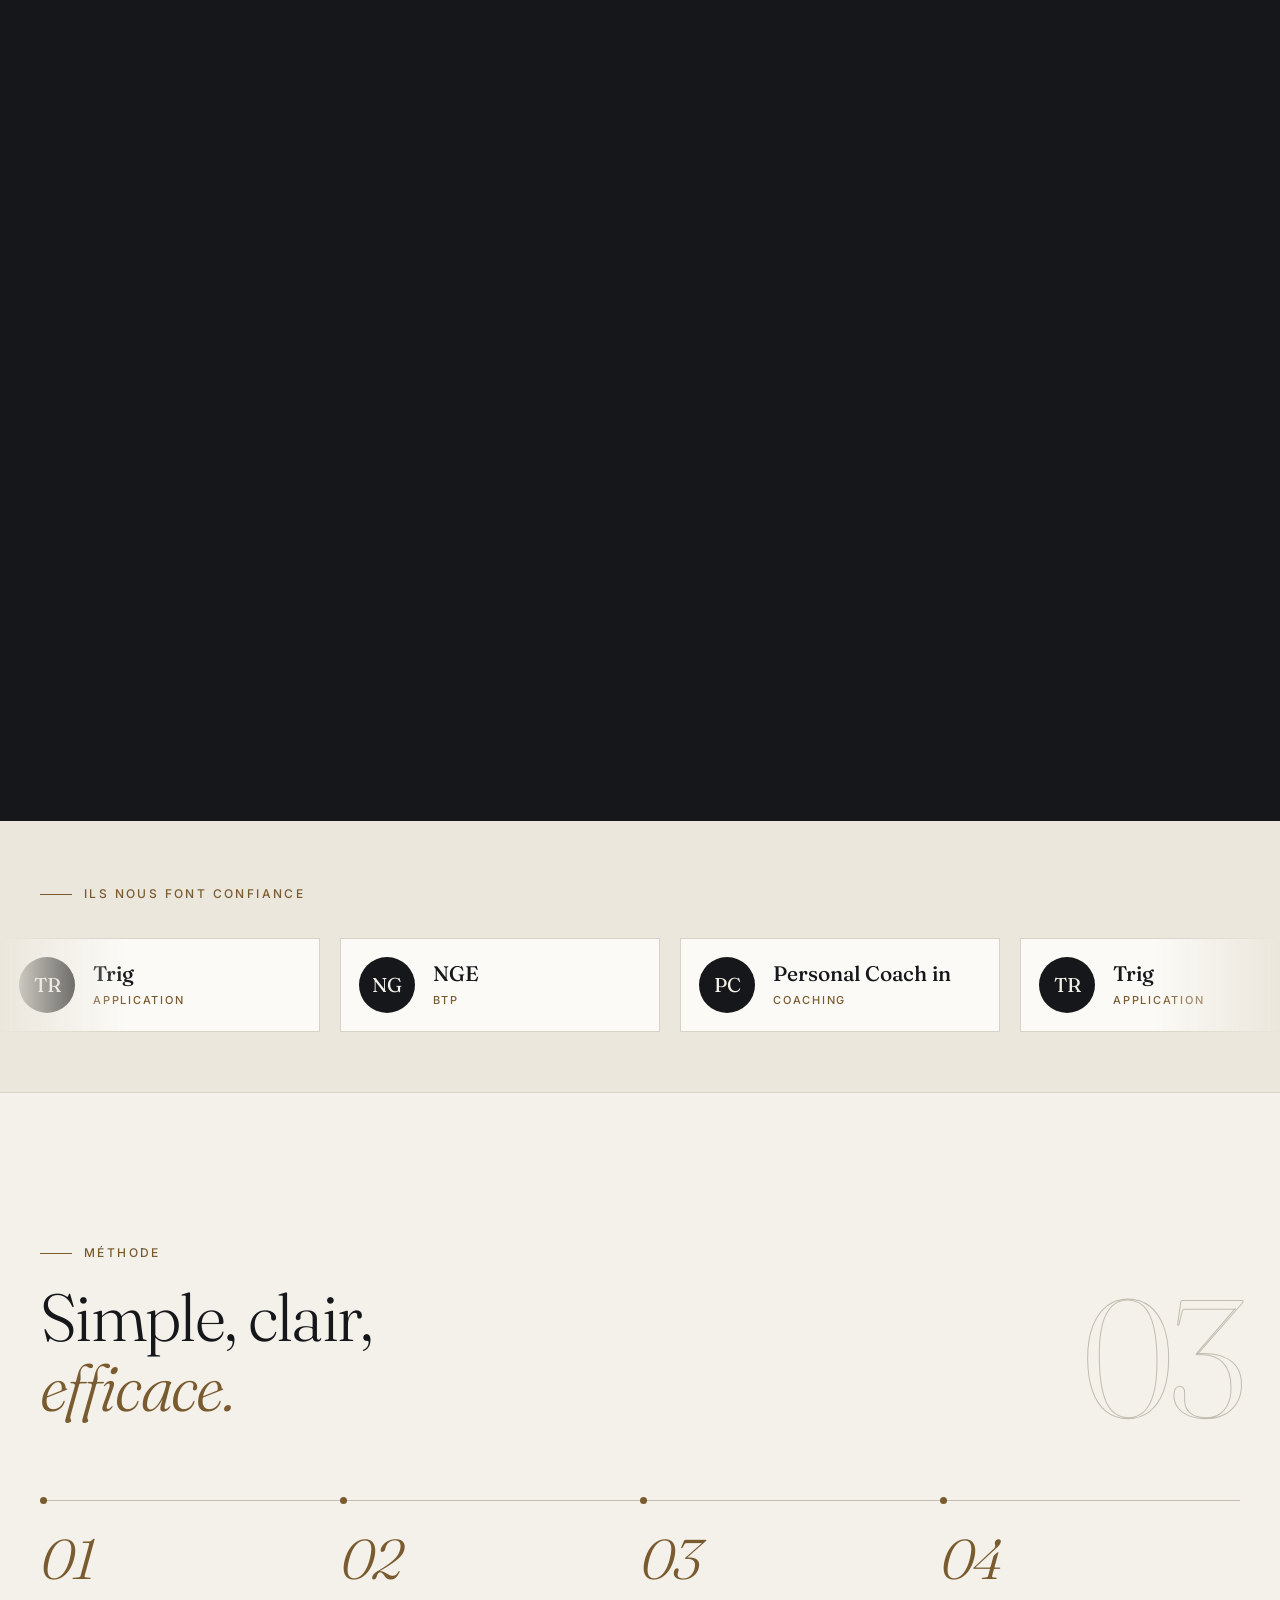
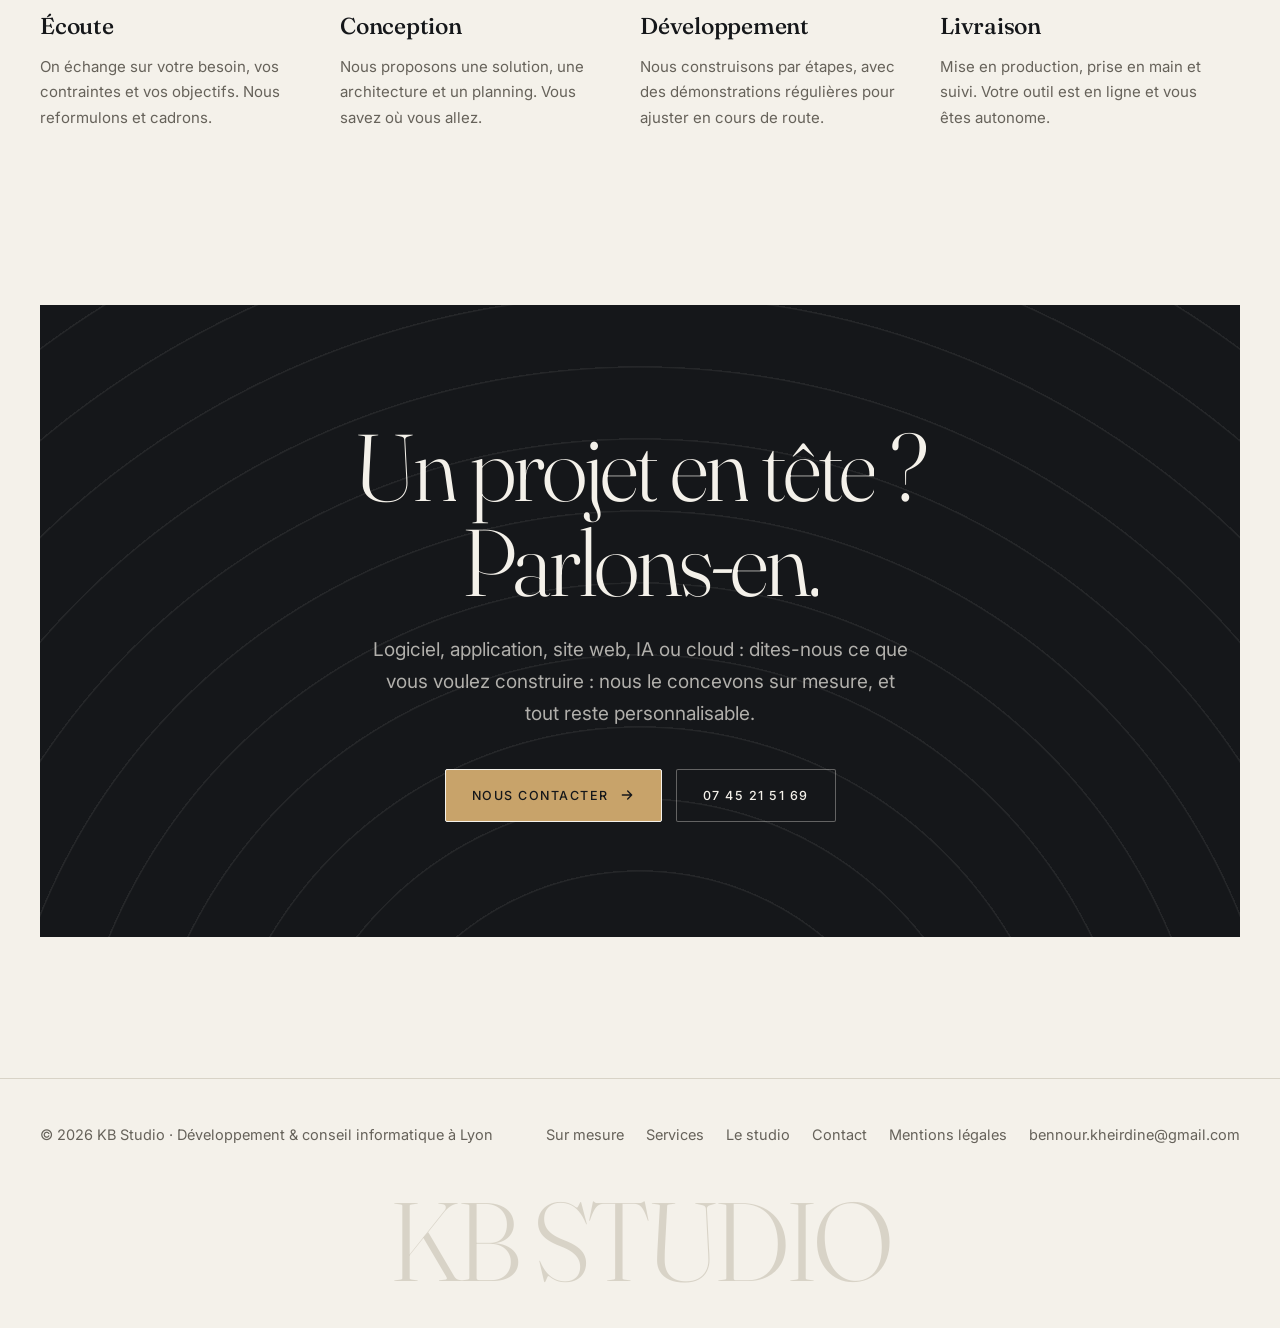
==== commit bafca3ca: "Add files via upload" ====
--- a/index.html
+++ b/index.html
@@ -458,8 +458,8 @@
           <span class="hs-ghost" aria-hidden="true">03</span>
           <div>
             <span class="eyebrow">Application interne · Coaching</span>
-            <h3 class="grad long">Personal Coach</h3>
-            <p>Le développement de l'application interne de Personal Coach, pensée pour leur activité et leur façon de travailler au quotidien.</p>
+            <h3 class="grad long">Personal Coach in</h3>
+            <p>Le développement de l'application interne de Personal Coach in, pensée pour leur activité et leur façon de travailler au quotidien.</p>
             <ul>
               <li>Application interne sur mesure</li>
               <li>Conçue autour de leur fonctionnement</li>
@@ -487,7 +487,7 @@
           <div class="hs-steps" role="group" aria-label="Choisir un projet">
             <button type="button" class="on"><b>01</b>Trig</button>
             <button type="button"><b>02</b>Plans de contrôle</button>
-            <button type="button"><b>03</b>Personal Coach</button>
+            <button type="button"><b>03</b>Personal Coach in</button>
           </div>
           <div class="hs-bar" aria-hidden="true"><i></i></div>
           <span class="hs-hint hs-hint-pin">Faites défiler</span>
@@ -512,7 +512,7 @@
               <div class="mq-set">
                 <div class="client-card"><i class="client-mono">TR</i><div><b>Trig</b><small>Application</small></div></div>
                 <div class="client-card"><i class="client-mono">NG</i><div><b>NGE</b><small>BTP</small></div></div>
-                <div class="client-card"><i class="client-mono">PC</i><div><b>Personal Coach</b><small>Coaching</small></div></div>
+                <div class="client-card"><i class="client-mono">PC</i><div><b>Personal Coach in</b><small>Coaching</small></div></div>
               </div>
             </div>
           </div>
